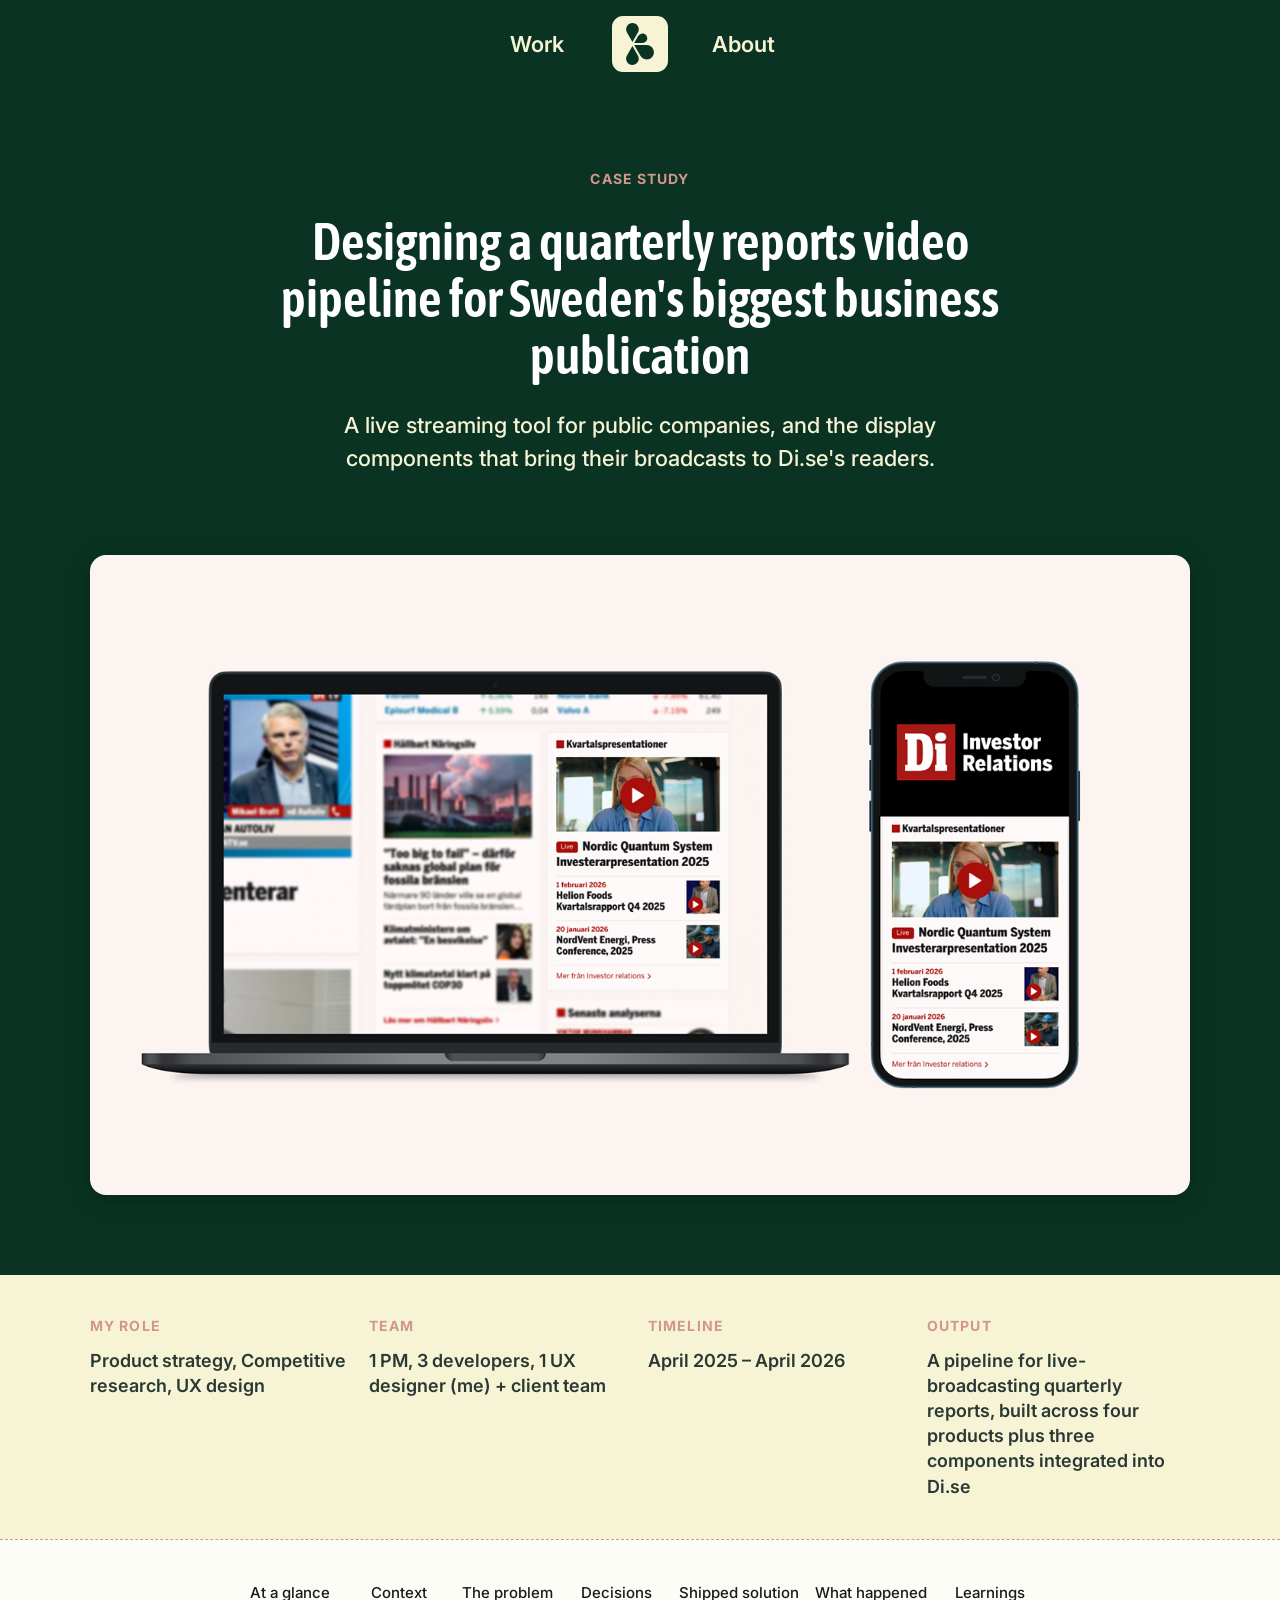
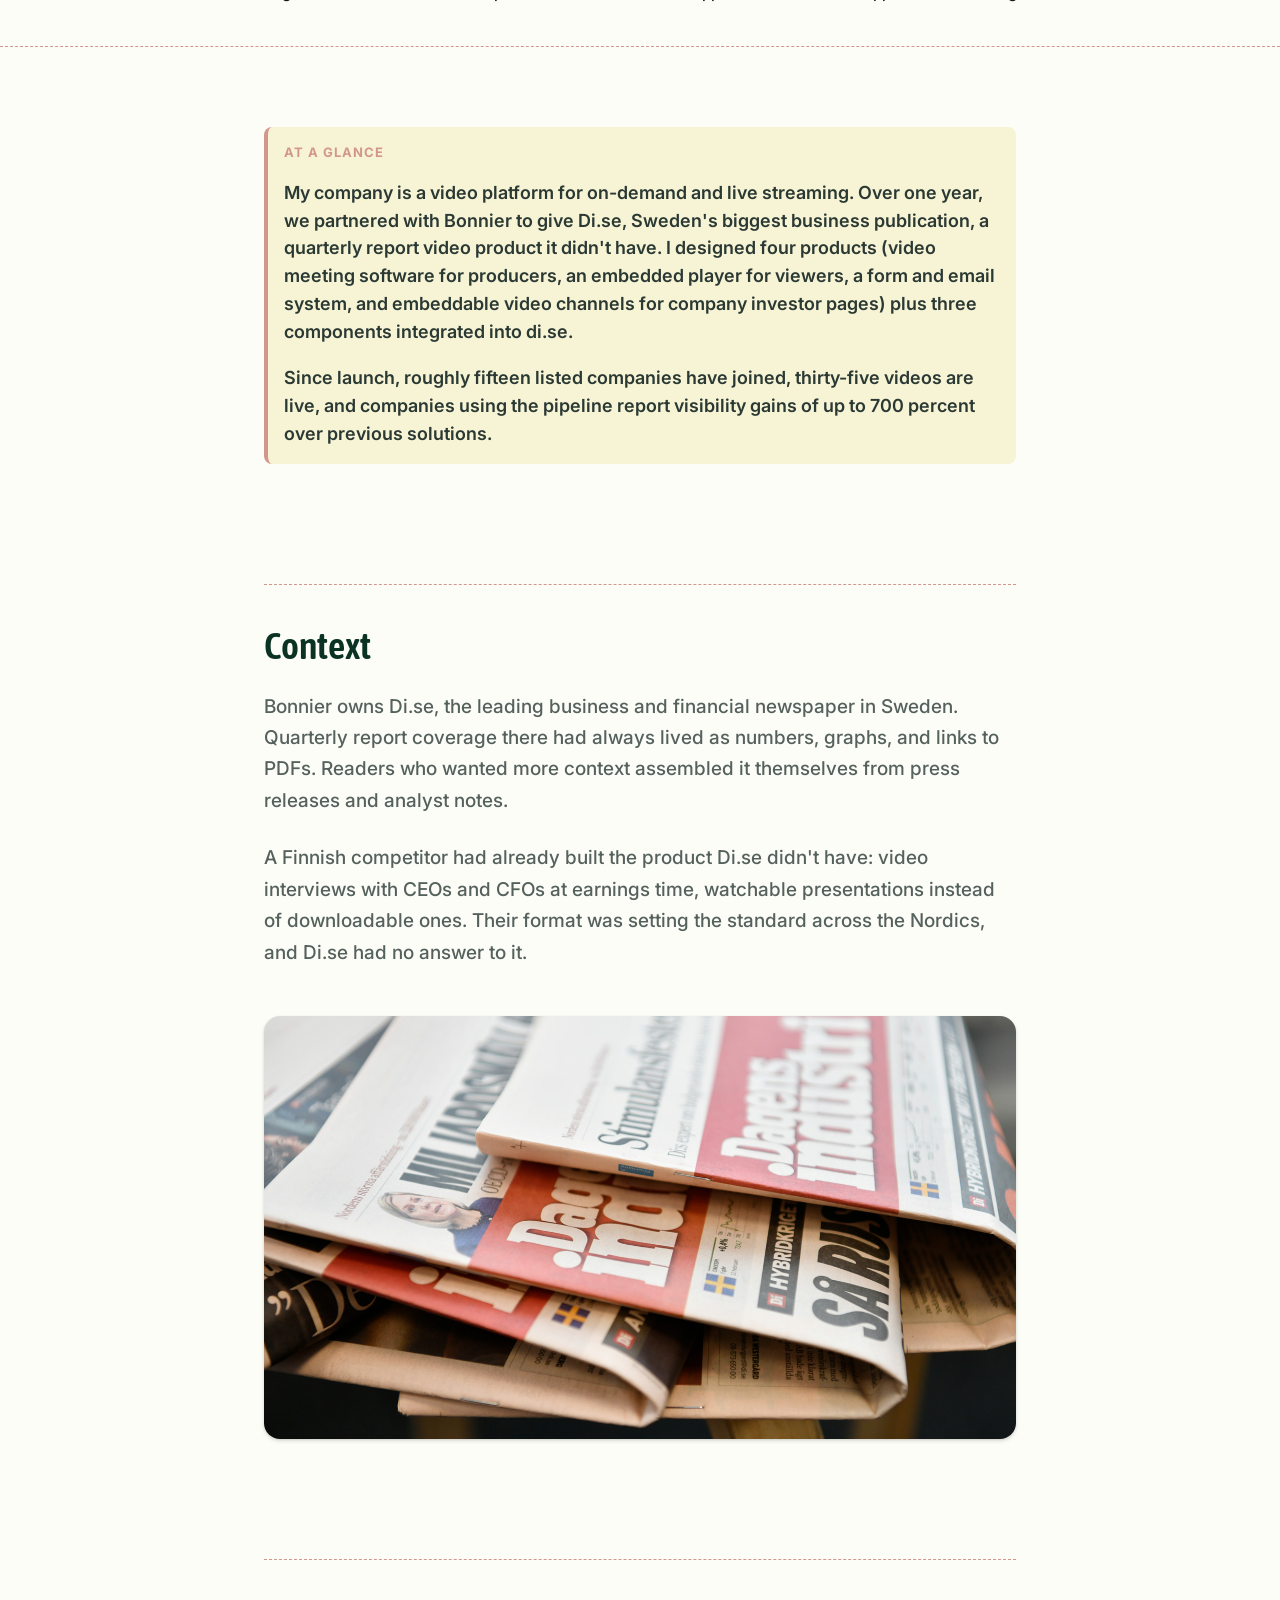
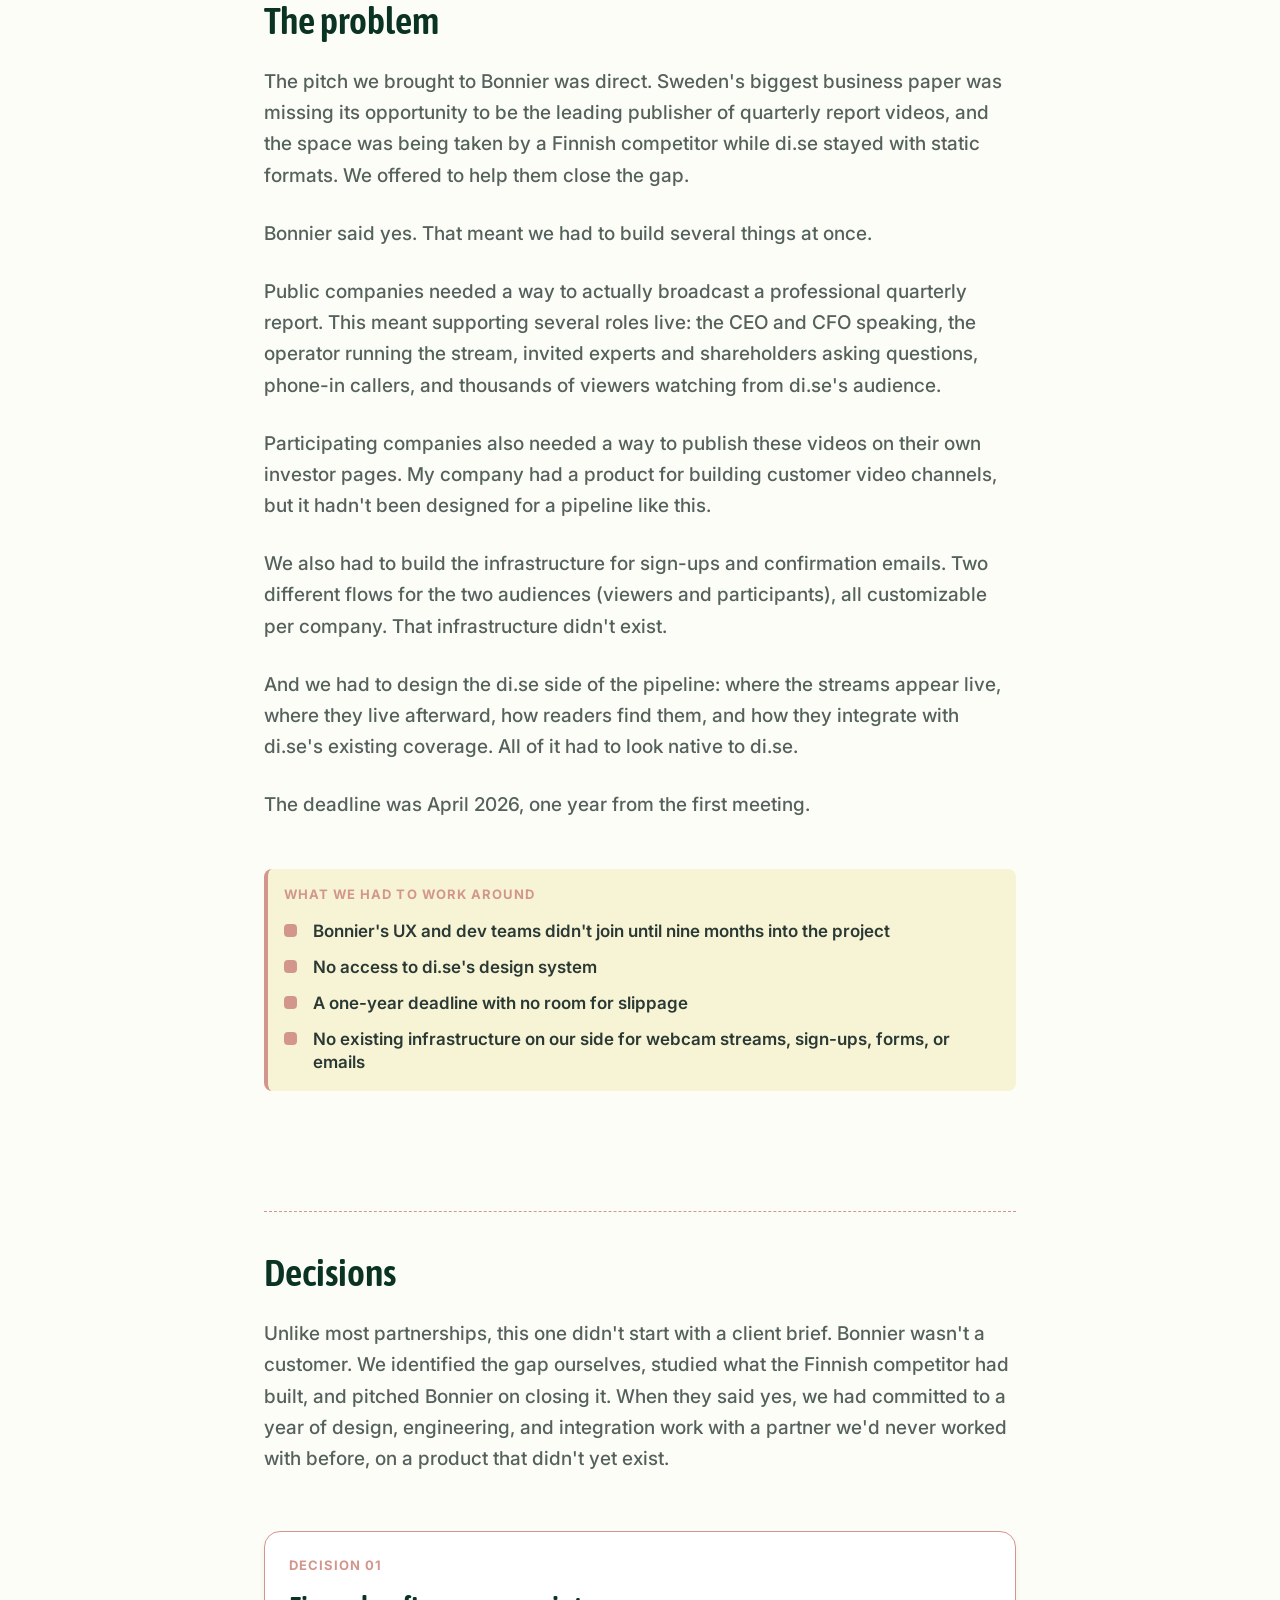
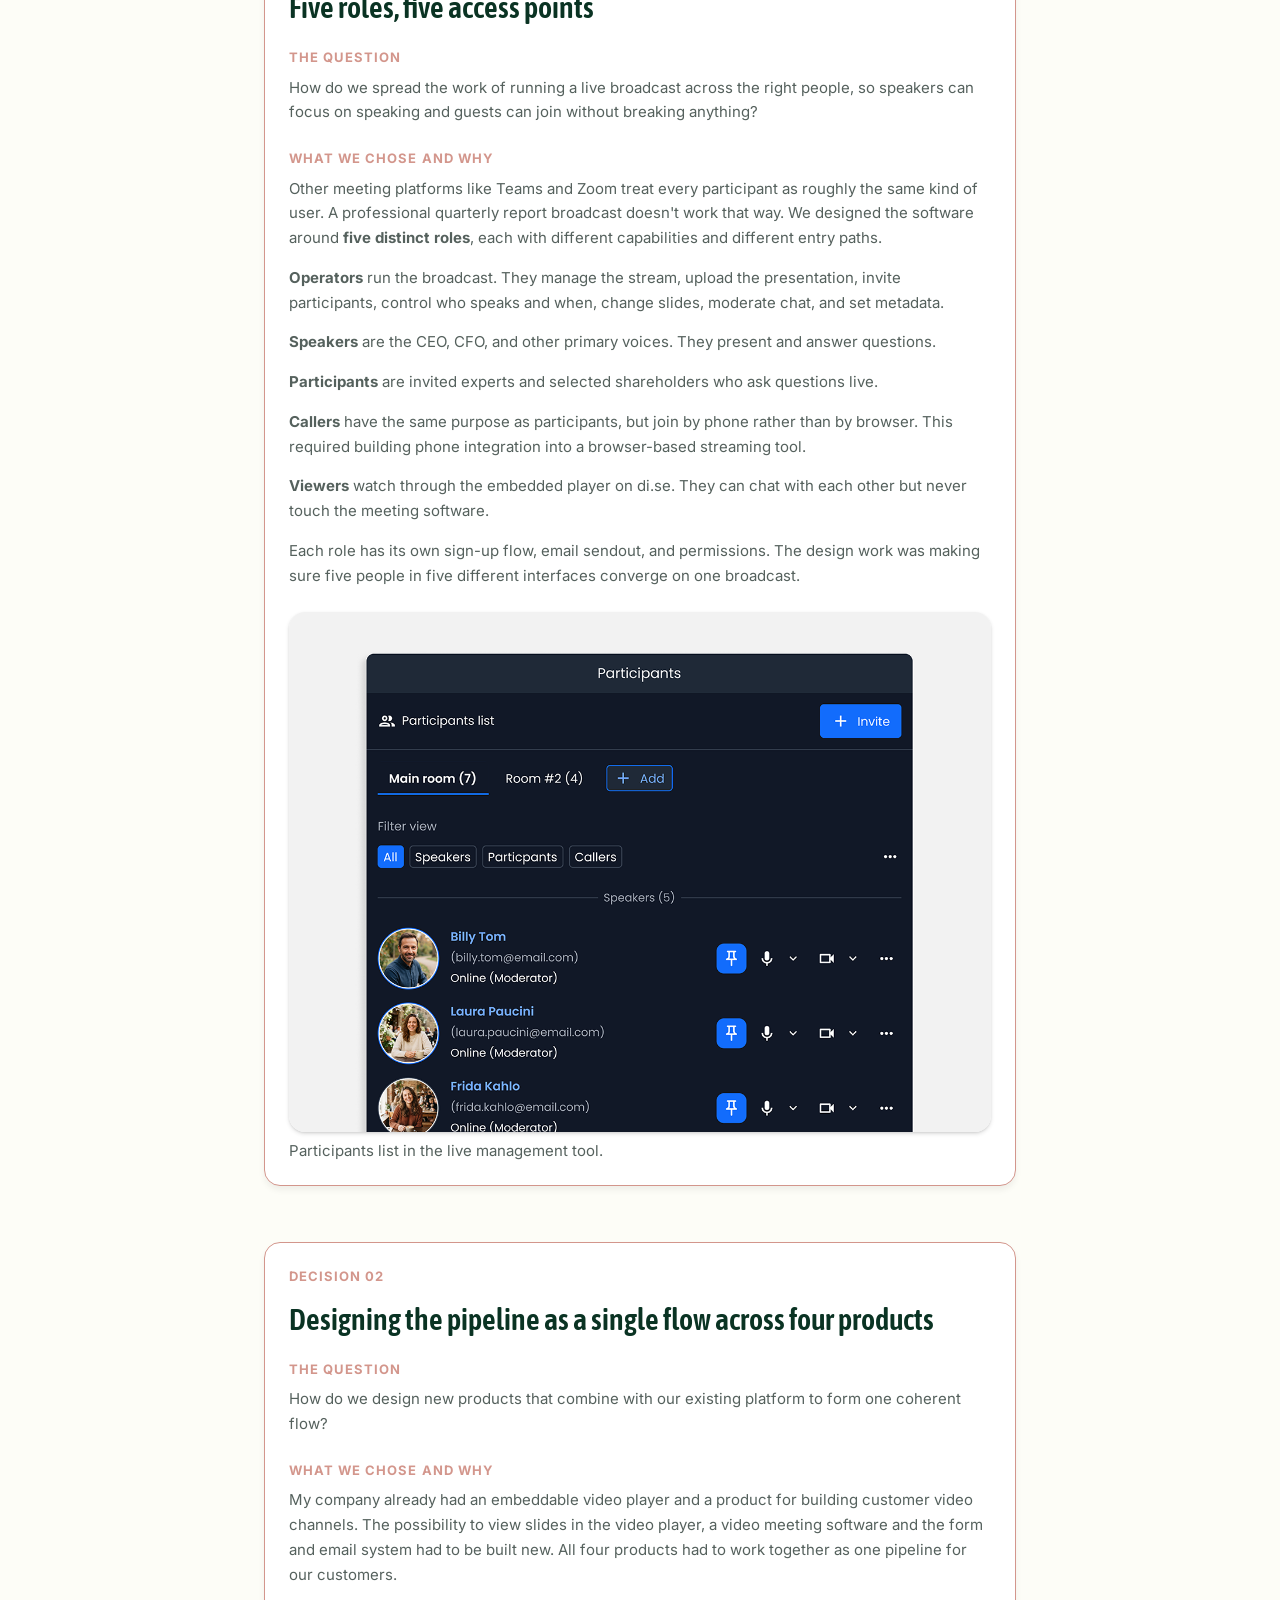
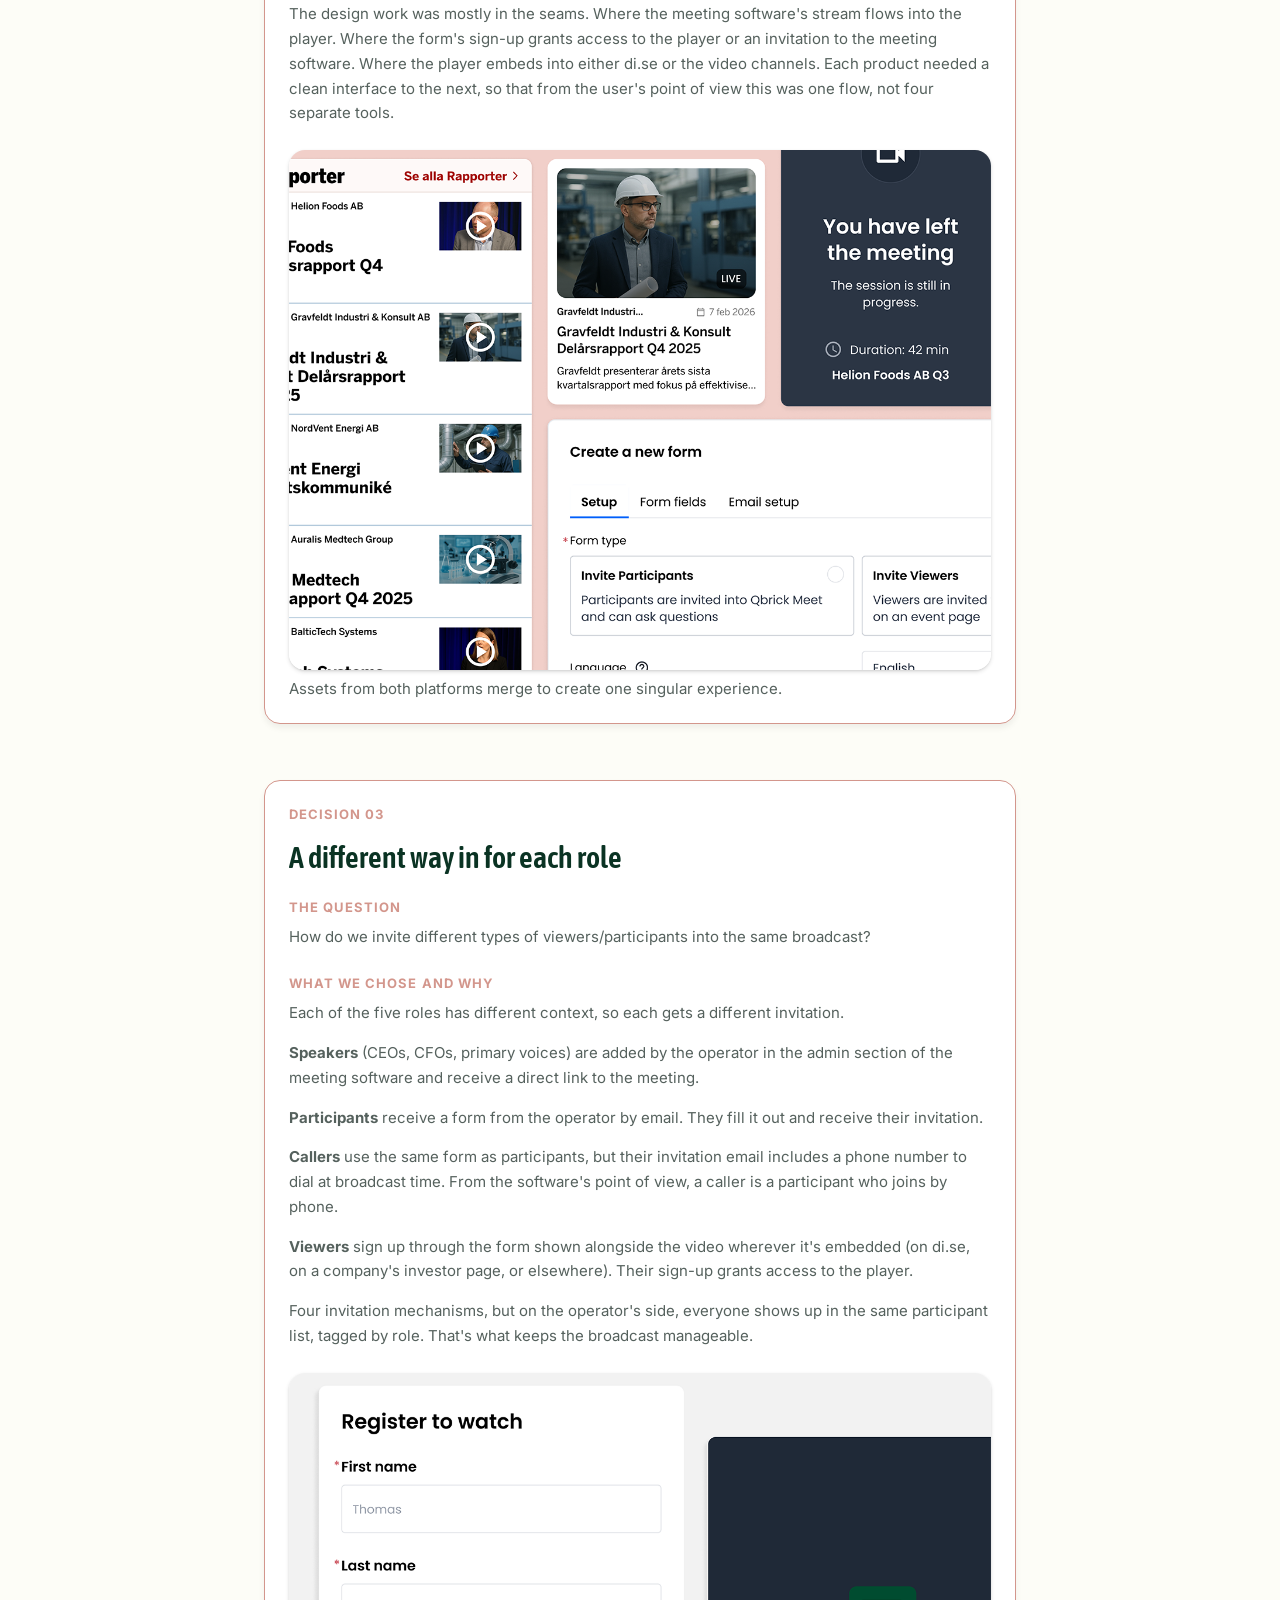
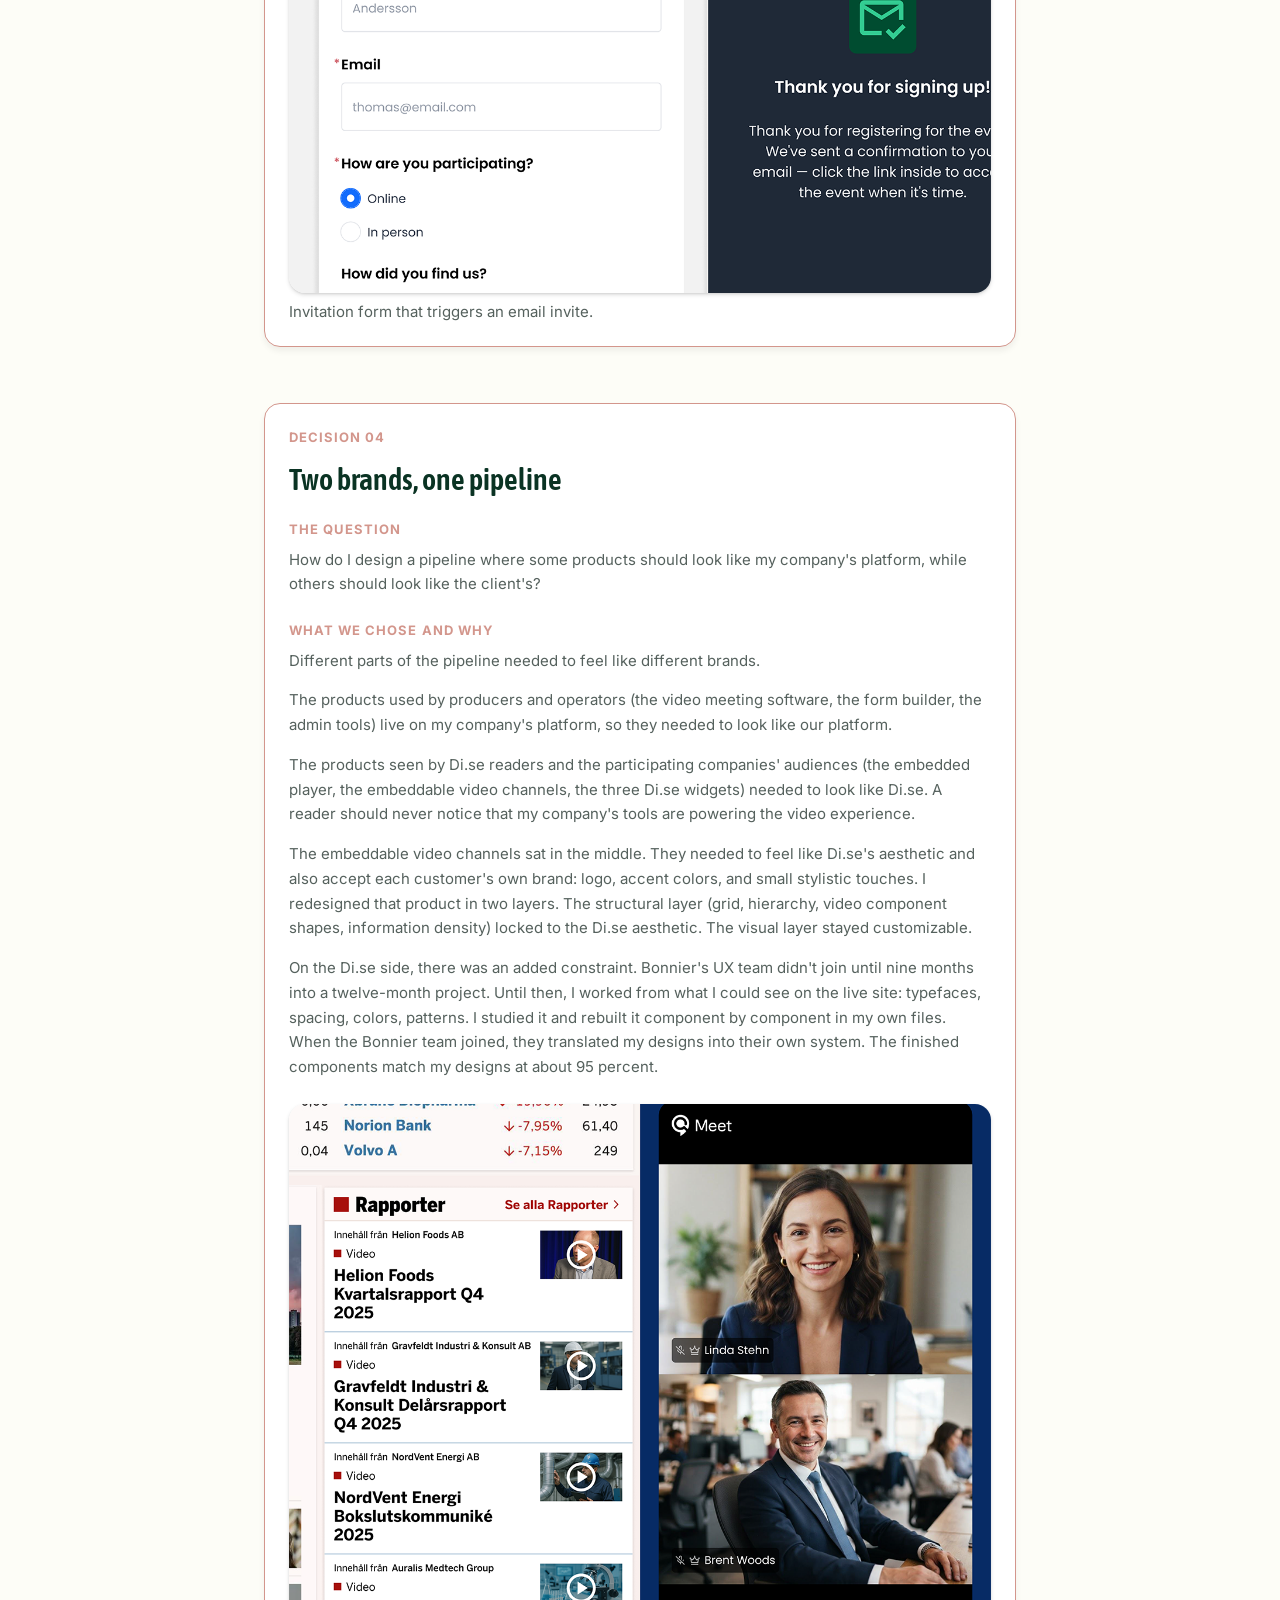
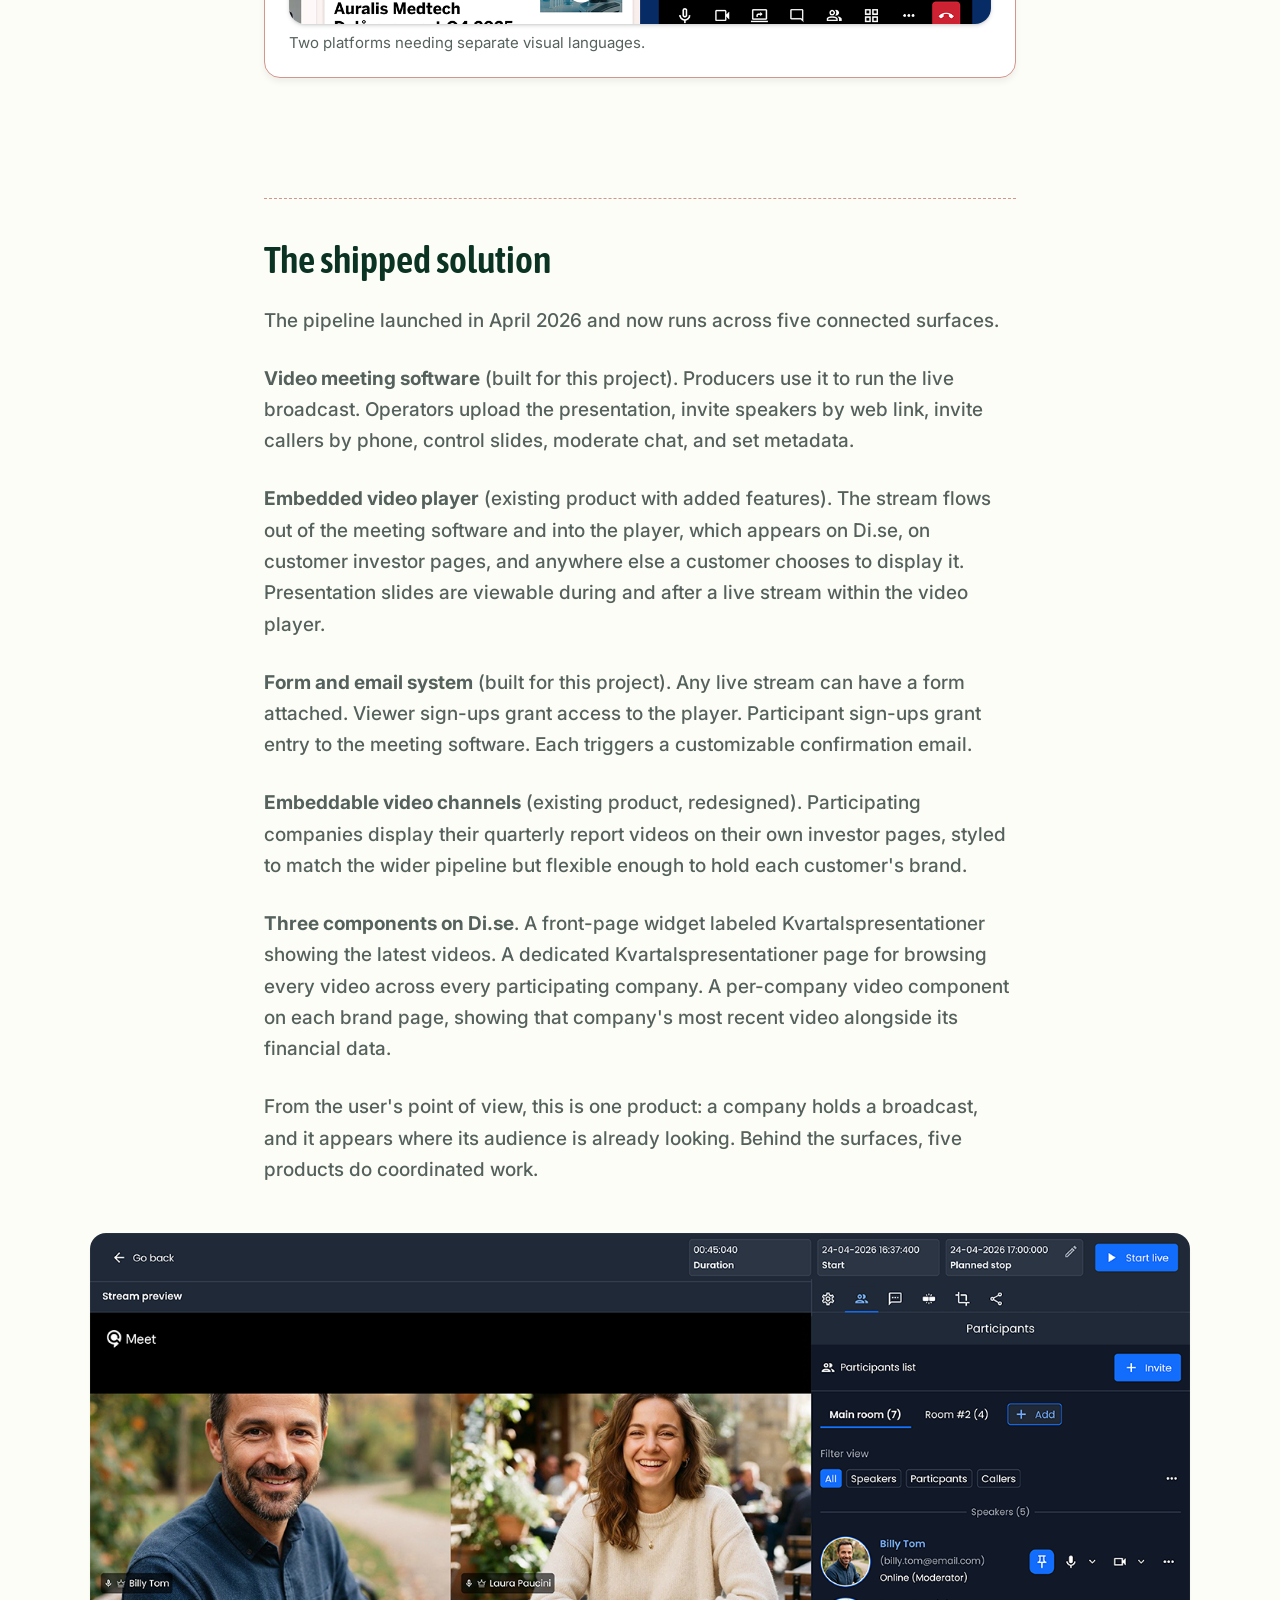
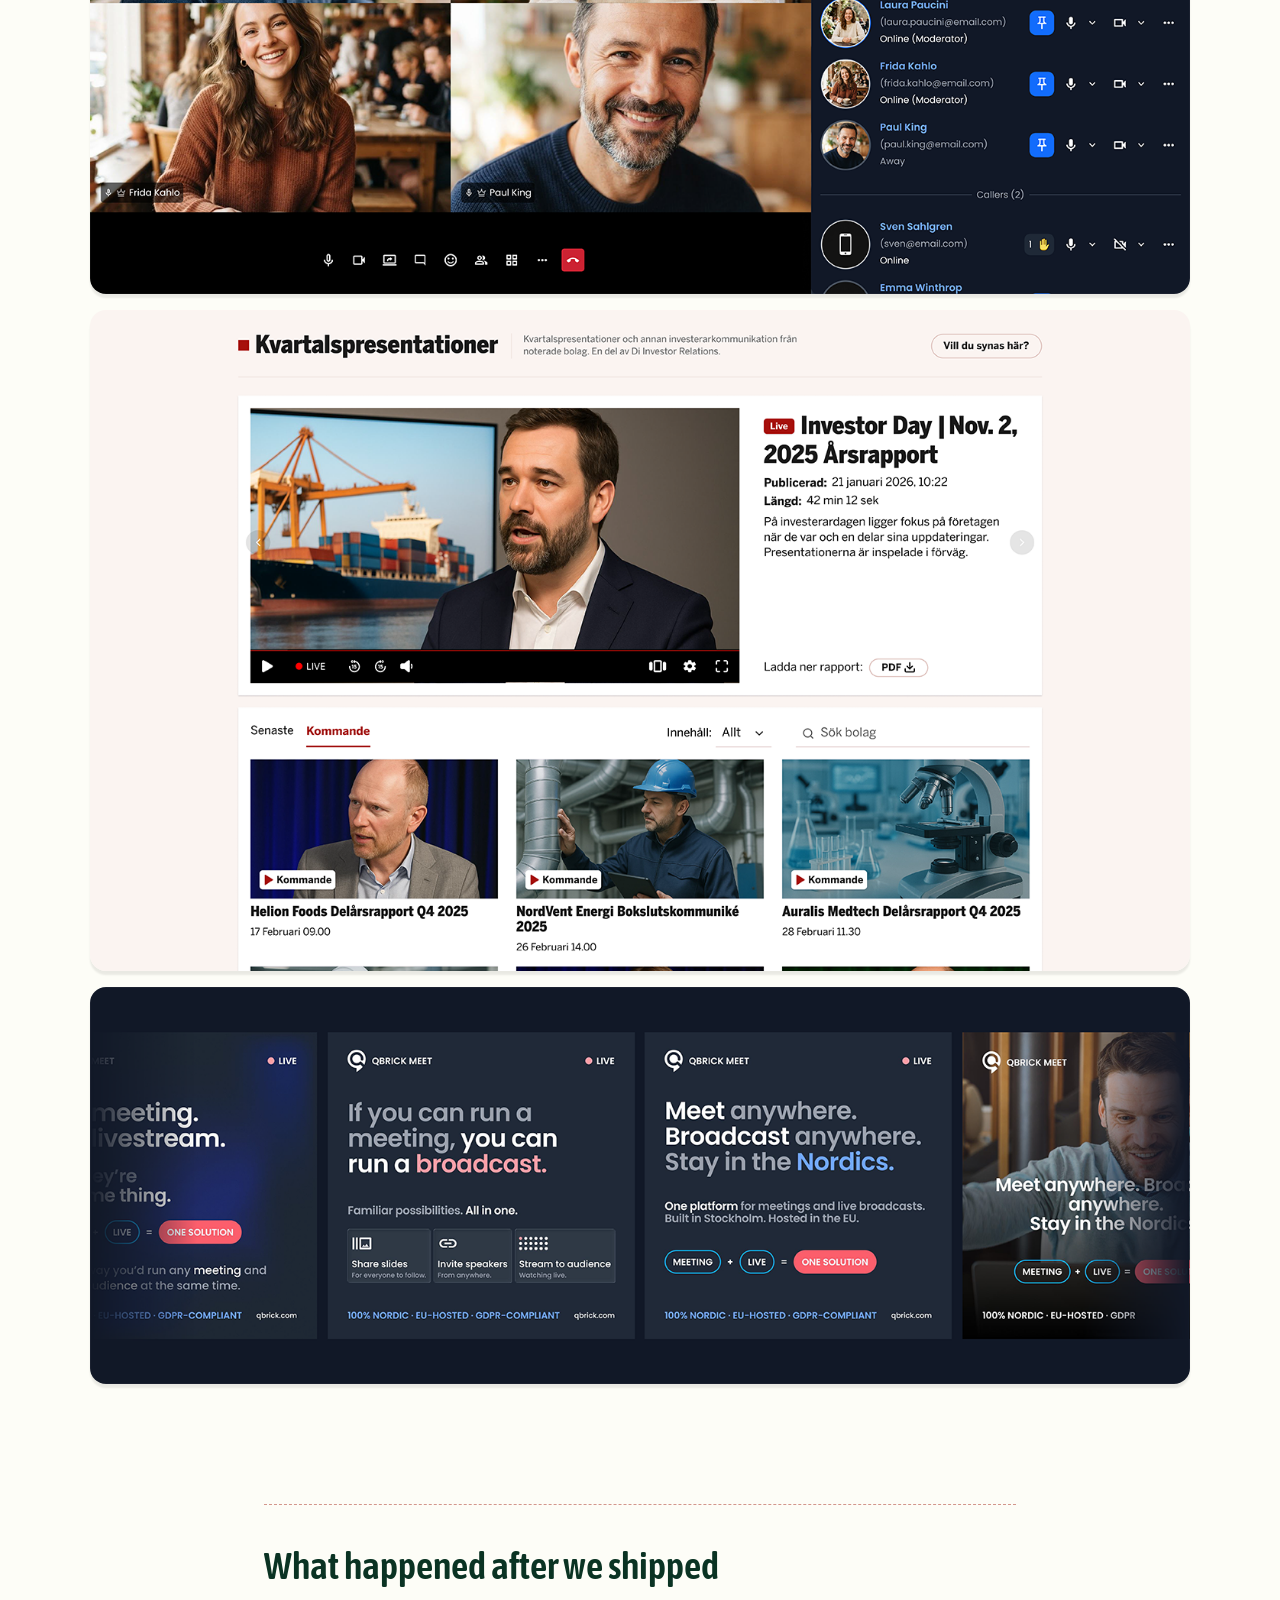
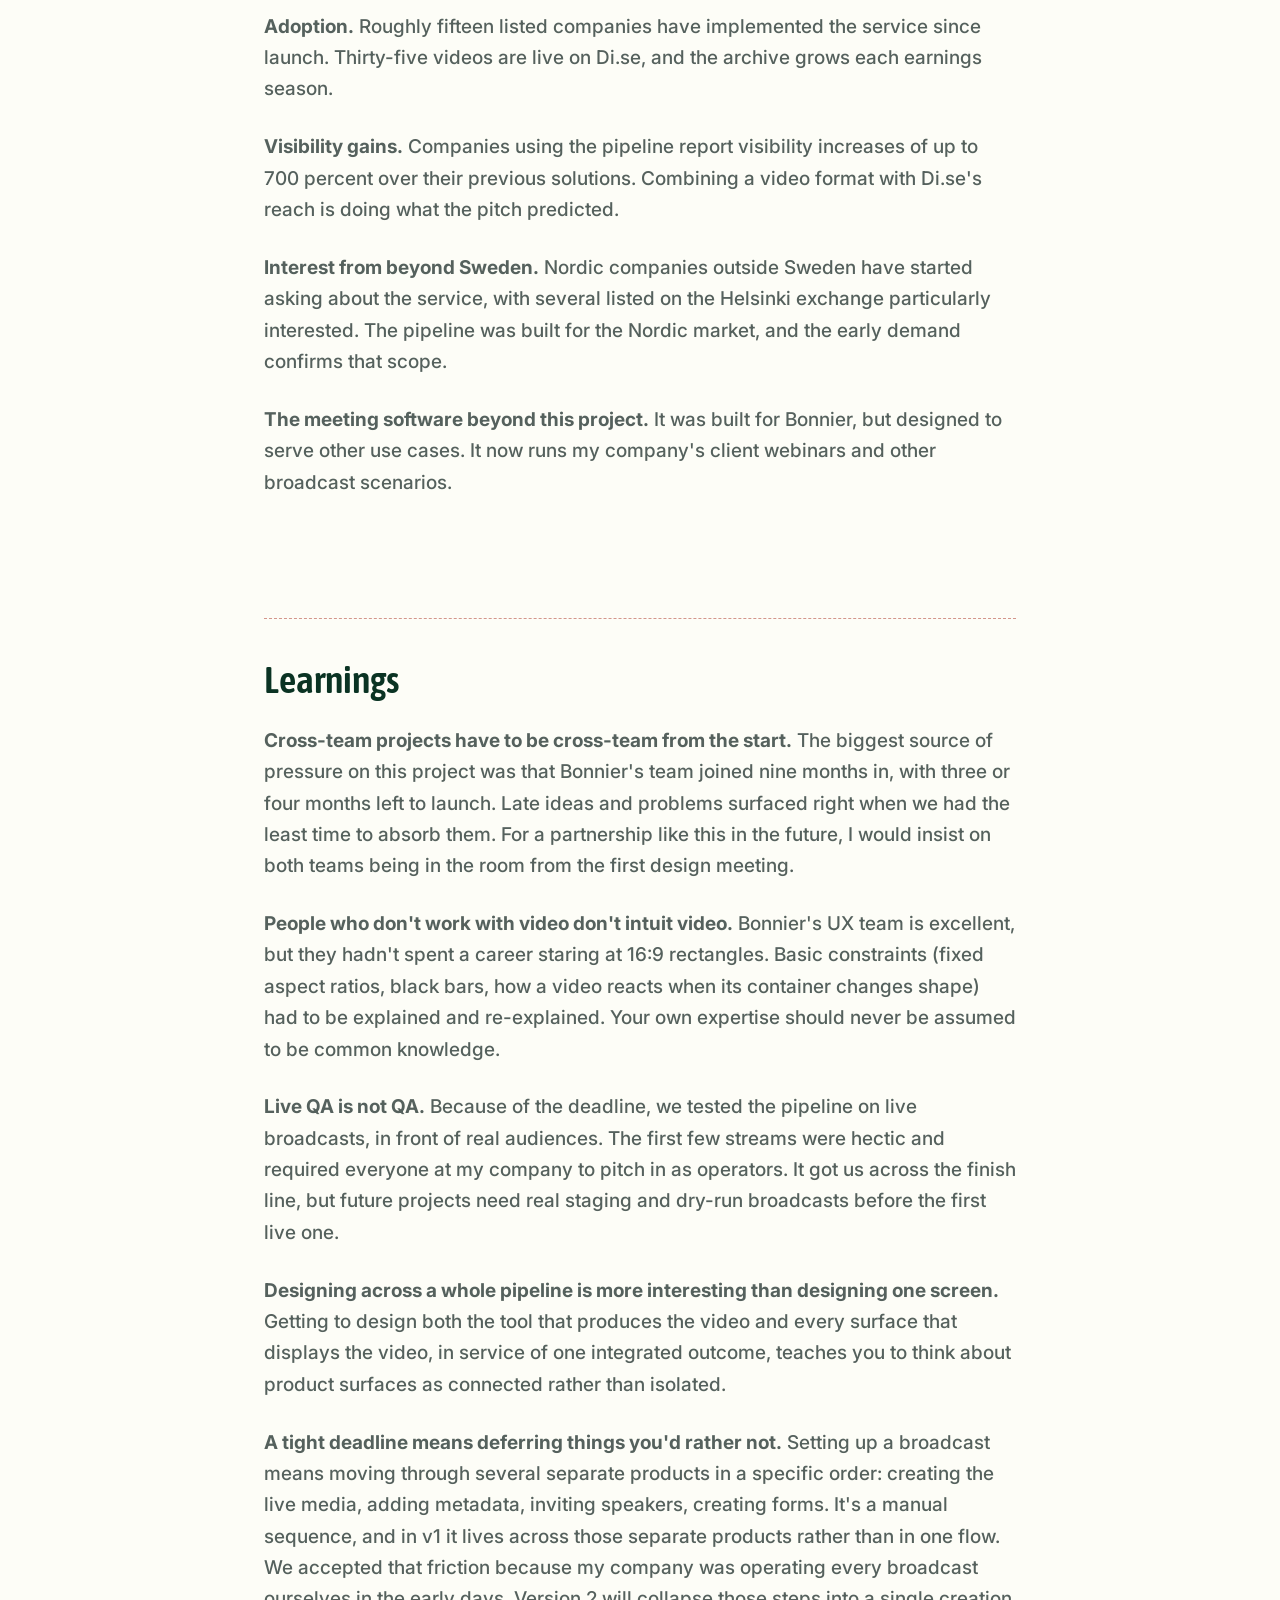
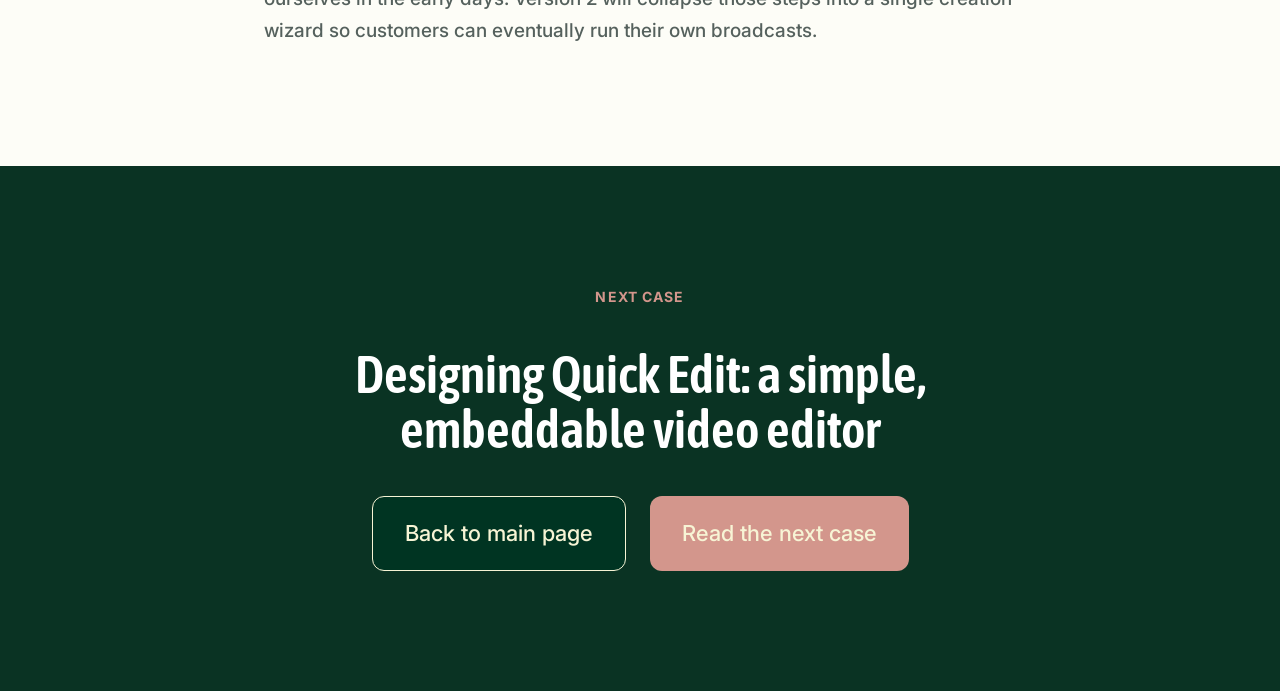
==== work/bonnier.html @ 3cde73a5 "Correction upload (20 aug 2026)" ====
<!DOCTYPE html>
<html lang="en">
<head>
  <meta charset="UTF-8">
  <meta name="viewport" content="width=device-width, initial-scale=1.0">
  <title>Bonnier / Di.se — Kaisa</title>
  <link rel="preconnect" href="https://fonts.googleapis.com">
  <link rel="preconnect" href="https://fonts.gstatic.com" crossorigin>
  <link href="https://fonts.googleapis.com/css2?family=Asap+Condensed:wght@600&family=Inter:ital,wght@0,400;0,500;0,600;0,700&display=swap" rel="stylesheet">
  <link rel="stylesheet" href="../style.css?v=12">
</head>
<body>

  <!-- NAV -->
  <nav class="case-nav">
    <a class="nav-link" href="../index.html#work">Work</a>
    <a class="nav-logo-wrap" href="../index.html" aria-label="Home">
      <img src="../Images/index images/Logo.svg" alt="K logo">
    </a>
    <a class="nav-link" href="../index.html#about">About</a>
  </nav>

  <!-- HERO -->
  <section class="case-hero">
    <div class="case-hero-inner">
      <div class="case-hero-text">
        <p class="case-label">Case Study</p>
        <h1 class="case-title">Designing a quarterly reports video pipeline for Sweden's biggest business publication</h1>
        <p class="case-subtitle">A live streaming tool for public companies, and the display components that bring their broadcasts to Di.se's readers.</p>
      </div>
      <div class="case-hero-img-wrap">
        <img class="case-hero-img" src="../Images/Bonnier images/Di_Investorrelations_thumb2.webp" alt="Bonnier Di.se quarterly reports pipeline">
      </div>
    </div>
  </section>

  <!-- METADATA BAR -->
  <div class="meta-bar">
    <div class="meta-bar-inner">
      <div class="meta-block">
        <p class="meta-label">My Role</p>
        <p class="meta-value">Product strategy, Competitive research, UX design</p>
      </div>
      <div class="meta-block">
        <p class="meta-label">Team</p>
        <p class="meta-value">1 PM, 3 developers, 1 UX designer (me) + client team</p>
      </div>
      <div class="meta-block">
        <p class="meta-label">Timeline</p>
        <p class="meta-value">April 2025 – April 2026</p>
      </div>
      <div class="meta-block">
        <p class="meta-label">Output</p>
        <p class="meta-value">A pipeline for live-broadcasting quarterly reports, built across four products plus three components integrated into Di.se</p>
      </div>
    </div>
  </div>

  <!-- TAB NAV -->
  <nav class="tab-nav">
    <div class="tab-group">
      <a href="#at-a-glance">At a glance</a>
      <a href="#context">Context</a>
      <a href="#the-problem">The problem</a>
      <a href="#decisions">Decisions</a>
      <a href="#solution">Shipped solution</a>
      <a href="#outcomes">What happened</a>
      <a href="#learnings">Learnings</a>
    </div>
  </nav>

  <!-- MAIN CONTENT -->
  <main class="case-main">

    <!-- AT A GLANCE -->
    <section class="case-section" id="at-a-glance">
      <div class="callout-box">
        <p class="callout-label">At a Glance</p>
        <div class="callout-text">
          <p>My company is a video platform for on-demand and live streaming. Over one year, we partnered with Bonnier to give Di.se, Sweden's biggest business publication, a quarterly report video product it didn't have. I designed four products (video meeting software for producers, an embedded player for viewers, a form and email system, and embeddable video channels for company investor pages) plus three components integrated into di.se.</p>
          <p>Since launch, roughly fifteen listed companies have joined, thirty-five videos are live, and companies using the pipeline report visibility gains of up to 700 percent over previous solutions.</p>
        </div>
      </div>
    </section>

    <!-- CONTEXT -->
    <section class="case-section" id="context">
      <hr class="section-divider">
      <h2 class="case-h2">Context</h2>
      <div class="case-body">
        <p>Bonnier owns Di.se, the leading business and financial newspaper in Sweden. Quarterly report coverage there had always lived as numbers, graphs, and links to PDFs. Readers who wanted more context assembled it themselves from press releases and analyst notes.</p>
        <p>A Finnish competitor had already built the product Di.se didn't have: video interviews with CEOs and CFOs at earnings time, watchable presentations instead of downloadable ones. Their format was setting the standard across the Nordics, and Di.se had no answer to it.</p>
      </div>
      <div class="case-image-block">
        <img class="case-img" src="../Images/Bonnier images/di-tidning.webp" alt="Di.se newspaper">
      </div>
    </section>

    <!-- THE PROBLEM -->
    <section class="case-section" id="the-problem">
      <hr class="section-divider">
      <h2 class="case-h2">The problem</h2>
      <div class="case-body">
        <p>The pitch we brought to Bonnier was direct. Sweden's biggest business paper was missing its opportunity to be the leading publisher of quarterly report videos, and the space was being taken by a Finnish competitor while di.se stayed with static formats. We offered to help them close the gap.</p>
        <p>Bonnier said yes. That meant we had to build several things at once.</p>
        <p>Public companies needed a way to actually broadcast a professional quarterly report. This meant supporting several roles live: the CEO and CFO speaking, the operator running the stream, invited experts and shareholders asking questions, phone-in callers, and thousands of viewers watching from di.se's audience.</p>
        <p>Participating companies also needed a way to publish these videos on their own investor pages. My company had a product for building customer video channels, but it hadn't been designed for a pipeline like this.</p>
        <p>We also had to build the infrastructure for sign-ups and confirmation emails. Two different flows for the two audiences (viewers and participants), all customizable per company. That infrastructure didn't exist.</p>
        <p>And we had to design the di.se side of the pipeline: where the streams appear live, where they live afterward, how readers find them, and how they integrate with di.se's existing coverage. All of it had to look native to di.se.</p>
        <p>The deadline was April 2026, one year from the first meeting.</p>
      </div>
      <div class="callout-box" style="margin-top: 48px;">
        <p class="callout-label">What We Had to Work Around</p>
        <ul class="bullet-list">
          <li><span>Bonnier's UX and dev teams didn't join until nine months into the project</span></li>
          <li><span>No access to di.se's design system</span></li>
          <li><span>A one-year deadline with no room for slippage</span></li>
          <li><span>No existing infrastructure on our side for webcam streams, sign-ups, forms, or emails</span></li>
        </ul>
      </div>
    </section>

    <!-- DECISIONS -->
    <section class="case-section" id="decisions">
      <hr class="section-divider">
      <h2 class="case-h2">Decisions</h2>
      <div class="case-body decisions-intro">
        <p>Unlike most partnerships, this one didn't start with a client brief. Bonnier wasn't a customer. We identified the gap ourselves, studied what the Finnish competitor had built, and pitched Bonnier on closing it. When they said yes, we had committed to a year of design, engineering, and integration work with a partner we'd never worked with before, on a product that didn't yet exist.</p>
      </div>

      <div class="decision-blocks">

        <div class="decision-block">
          <p class="decision-num">Decision 01</p>
          <h3 class="decision-title">Five roles, five access points</h3>
          <div>
            <p class="decision-q-label">The Question</p>
            <p class="decision-text">How do we spread the work of running a live broadcast across the right people, so speakers can focus on speaking and guests can join without breaking anything?</p>
          </div>
          <div>
            <p class="decision-a-label">What We Chose and Why</p>
            <div class="decision-text">
              <p>Other meeting platforms like Teams and Zoom treat every participant as roughly the same kind of user. A professional quarterly report broadcast doesn't work that way. We designed the software around <strong>five distinct roles</strong>, each with different capabilities and different entry paths.</p>
              <p><strong>Operators</strong> run the broadcast. They manage the stream, upload the presentation, invite participants, control who speaks and when, change slides, moderate chat, and set metadata.</p>
              <p><strong>Speakers</strong> are the CEO, CFO, and other primary voices. They present and answer questions.</p>
              <p><strong>Participants</strong> are invited experts and selected shareholders who ask questions live.</p>
              <p><strong>Callers</strong> have the same purpose as participants, but join by phone rather than by browser. This required building phone integration into a browser-based streaming tool.</p>
              <p><strong>Viewers</strong> watch through the embedded player on di.se. They can chat with each other but never touch the meeting software.</p>
              <p>Each role has its own sign-up flow, email sendout, and permissions. The design work was making sure five people in five different interfaces converge on one broadcast.</p>
            </div>
          </div>
          <div class="decision-img-wrap">
            <img class="decision-img" src="../Images/Bonnier images/Roles.webp" alt="Participants list in the live management tool">
            <p class="case-caption">Participants list in the live management tool.</p>
          </div>
        </div>

        <div class="decision-block">
          <p class="decision-num">Decision 02</p>
          <h3 class="decision-title">Designing the pipeline as a single flow across four products</h3>
          <div>
            <p class="decision-q-label">The Question</p>
            <p class="decision-text">How do we design new products that combine with our existing platform to form one coherent flow?</p>
          </div>
          <div>
            <p class="decision-a-label">What We Chose and Why</p>
            <div class="decision-text">
              <p>My company already had an embeddable video player and a product for building customer video channels. The possibility to view slides in the video player, a video meeting software and the form and email system had to be built new. All four products had to work together as one pipeline for our customers.</p>
              <p>The design work was mostly in the seams. Where the meeting software's stream flows into the player. Where the form's sign-up grants access to the player or an invitation to the meeting software. Where the player embeds into either di.se or the video channels. Each product needed a clean interface to the next, so that from the user's point of view this was one flow, not four separate tools.</p>
            </div>
          </div>
          <div class="decision-img-wrap">
            <img class="decision-img" src="../Images/Bonnier images/All different flows.webp" alt="Assets from both platforms merge to create one singular experience">
            <p class="case-caption">Assets from both platforms merge to create one singular experience.</p>
          </div>
        </div>

        <div class="decision-block">
          <p class="decision-num">Decision 03</p>
          <h3 class="decision-title">A different way in for each role</h3>
          <div>
            <p class="decision-q-label">The Question</p>
            <p class="decision-text">How do we invite different types of viewers/participants into the same broadcast?</p>
          </div>
          <div>
            <p class="decision-a-label">What We Chose and Why</p>
            <div class="decision-text">
              <p>Each of the five roles has different context, so each gets a different invitation.</p>
              <p><strong>Speakers</strong> (CEOs, CFOs, primary voices) are added by the operator in the admin section of the meeting software and receive a direct link to the meeting.</p>
              <p><strong>Participants</strong> receive a form from the operator by email. They fill it out and receive their invitation.</p>
              <p><strong>Callers</strong> use the same form as participants, but their invitation email includes a phone number to dial at broadcast time. From the software's point of view, a caller is a participant who joins by phone.</p>
              <p><strong>Viewers</strong> sign up through the form shown alongside the video wherever it's embedded (on di.se, on a company's investor page, or elsewhere). Their sign-up grants access to the player.</p>
              <p>Four invitation mechanisms, but on the operator's side, everyone shows up in the same participant list, tagged by role. That's what keeps the broadcast manageable.</p>
            </div>
          </div>
          <div class="decision-img-wrap">
            <img class="decision-img" src="../Images/Bonnier images/Forms.webp" alt="Invitation form that triggers an email invite">
            <p class="case-caption">Invitation form that triggers an email invite.</p>
          </div>
        </div>

        <div class="decision-block">
          <p class="decision-num">Decision 04</p>
          <h3 class="decision-title">Two brands, one pipeline</h3>
          <div>
            <p class="decision-q-label">The Question</p>
            <p class="decision-text">How do I design a pipeline where some products should look like my company's platform, while others should look like the client's?</p>
          </div>
          <div>
            <p class="decision-a-label">What We Chose and Why</p>
            <div class="decision-text">
              <p>Different parts of the pipeline needed to feel like different brands.</p>
              <p>The products used by producers and operators (the video meeting software, the form builder, the admin tools) live on my company's platform, so they needed to look like our platform.</p>
              <p>The products seen by Di.se readers and the participating companies' audiences (the embedded player, the embeddable video channels, the three Di.se widgets) needed to look like Di.se. A reader should never notice that my company's tools are powering the video experience.</p>
              <p>The embeddable video channels sat in the middle. They needed to feel like Di.se's aesthetic and also accept each customer's own brand: logo, accent colors, and small stylistic touches. I redesigned that product in two layers. The structural layer (grid, hierarchy, video component shapes, information density) locked to the Di.se aesthetic. The visual layer stayed customizable.</p>
              <p>On the Di.se side, there was an added constraint. Bonnier's UX team didn't join until nine months into a twelve-month project. Until then, I worked from what I could see on the live site: typefaces, spacing, colors, patterns. I studied it and rebuilt it component by component in my own files. When the Bonnier team joined, they translated my designs into their own system. The finished components match my designs at about 95 percent.</p>
            </div>
          </div>
          <div class="decision-img-wrap">
            <img class="decision-img" src="../Images/Bonnier images/DI.se vs Qbrick Meet.webp" alt="Two platforms needing separate visual languages">
            <p class="case-caption">Two platforms needing separate visual languages.</p>
          </div>
        </div>

      </div>
    </section>

    <!-- SOLUTION -->
    <section class="case-section" id="solution">
      <hr class="section-divider">
      <h2 class="case-h2">The shipped solution</h2>
      <div class="case-body">
        <p>The pipeline launched in April 2026 and now runs across five connected surfaces.</p>
        <p><strong>Video meeting software</strong> (built for this project). Producers use it to run the live broadcast. Operators upload the presentation, invite speakers by web link, invite callers by phone, control slides, moderate chat, and set metadata.</p>
        <p><strong>Embedded video player</strong> (existing product with added features). The stream flows out of the meeting software and into the player, which appears on Di.se, on customer investor pages, and anywhere else a customer chooses to display it. Presentation slides are viewable during and after a live stream within the video player.</p>
        <p><strong>Form and email system</strong> (built for this project). Any live stream can have a form attached. Viewer sign-ups grant access to the player. Participant sign-ups grant entry to the meeting software. Each triggers a customizable confirmation email.</p>
        <p><strong>Embeddable video channels</strong> (existing product, redesigned). Participating companies display their quarterly report videos on their own investor pages, styled to match the wider pipeline but flexible enough to hold each customer's brand.</p>
        <p><strong>Three components on Di.se</strong>. A front-page widget labeled Kvartalspresentationer showing the latest videos. A dedicated Kvartalspresentationer page for browsing every video across every participating company. A per-company video component on each brand page, showing that company's most recent video alongside its financial data.</p>
        <p>From the user's point of view, this is one product: a company holds a broadcast, and it appears where its audience is already looking. Behind the surfaces, five products do coordinated work.</p>
      </div>
      <div class="solution-imgs">
        <img class="solution-img" src="../Images/Bonnier images/Di_results1.webp" alt="Bonnier Di.se shipped solution">
        <img class="solution-img" src="../Images/Bonnier images/Di_results_2.webp" alt="Bonnier Di.se shipped solution">
        <img class="solution-img" src="../Images/Bonnier images/Di_results3.webp" alt="Bonnier Di.se shipped solution">
      </div>
    </section>

    <!-- OUTCOMES -->
    <section class="case-section" id="outcomes">
      <hr class="section-divider">
      <h2 class="case-h2">What happened after we shipped</h2>
      <div class="case-body">
        <p><strong>Adoption.</strong> Roughly fifteen listed companies have implemented the service since launch. Thirty-five videos are live on Di.se, and the archive grows each earnings season.</p>
        <p><strong>Visibility gains.</strong> Companies using the pipeline report visibility increases of up to 700 percent over their previous solutions. Combining a video format with Di.se's reach is doing what the pitch predicted.</p>
        <p><strong>Interest from beyond Sweden.</strong> Nordic companies outside Sweden have started asking about the service, with several listed on the Helsinki exchange particularly interested. The pipeline was built for the Nordic market, and the early demand confirms that scope.</p>
        <p><strong>The meeting software beyond this project.</strong> It was built for Bonnier, but designed to serve other use cases. It now runs my company's client webinars and other broadcast scenarios.</p>
      </div>
    </section>

    <!-- LEARNINGS -->
    <section class="case-section" id="learnings">
      <hr class="section-divider">
      <h2 class="case-h2">Learnings</h2>
      <div class="case-body">
        <p><strong>Cross-team projects have to be cross-team from the start.</strong> The biggest source of pressure on this project was that Bonnier's team joined nine months in, with three or four months left to launch. Late ideas and problems surfaced right when we had the least time to absorb them. For a partnership like this in the future, I would insist on both teams being in the room from the first design meeting.</p>
        <p><strong>People who don't work with video don't intuit video.</strong> Bonnier's UX team is excellent, but they hadn't spent a career staring at 16:9 rectangles. Basic constraints (fixed aspect ratios, black bars, how a video reacts when its container changes shape) had to be explained and re-explained. Your own expertise should never be assumed to be common knowledge.</p>
        <p><strong>Live QA is not QA.</strong> Because of the deadline, we tested the pipeline on live broadcasts, in front of real audiences. The first few streams were hectic and required everyone at my company to pitch in as operators. It got us across the finish line, but future projects need real staging and dry-run broadcasts before the first live one.</p>
        <p><strong>Designing across a whole pipeline is more interesting than designing one screen.</strong> Getting to design both the tool that produces the video and every surface that displays the video, in service of one integrated outcome, teaches you to think about product surfaces as connected rather than isolated.</p>
        <p><strong>A tight deadline means deferring things you'd rather not.</strong> Setting up a broadcast means moving through several separate products in a specific order: creating the live media, adding metadata, inviting speakers, creating forms. It's a manual sequence, and in v1 it lives across those separate products rather than in one flow. We accepted that friction because my company was operating every broadcast ourselves in the early days. Version 2 will collapse those steps into a single creation wizard so customers can eventually run their own broadcasts.</p>
      </div>
    </section>

  </main>

  <!-- CASE FOOTER -->
  <footer class="case-footer">
    <div class="case-footer-inner">
      <p class="case-footer-label">Next Case</p>
      <h2 class="case-footer-title">Designing Quick Edit: a simple, embeddable video editor</h2>
      <div class="case-footer-buttons">
        <a class="btn btn-outline" href="../index.html">Back to main page</a>
        <a class="btn" href="quick-edit.html">Read the next case</a>
      </div>
    </div>
  </footer>

</body>
</html>
---- style.css ----
/* ============================================================
   BASE
   ============================================================ */

*, *::before, *::after {
  box-sizing: border-box;
  margin: 0;
  padding: 0;
}

:root {
  --bg:            #fdfdf7;
  --dark-green:    #0a3323;
  --heading:       #2b3934;
  --body:          #55615d;
  --cream:         #f7f4d5;
  --salmon:        #d3968c;
  --tag-bg:        rgba(131, 153, 88, 0.2);
  --tag-border:    #839958;
  --tag-text:      #c6e28f;
  --white:         #ffffff;
  --content-width: 800px;
}

html {
  scroll-behavior: smooth;
}

body {
  background-color: var(--bg);
  font-family: 'Inter', sans-serif;
  color: var(--body);
  font-size: 16px;
  line-height: 1.5;
}

img {
  display: block;
  max-width: 100%;
}

a {
  text-decoration: none;
  color: inherit;
}

/* ============================================================
   NAVIGATION
   ============================================================ */

.main-nav {
  position: absolute;
  top: 0;
  left: 0;
  right: 0;
  z-index: 20;
  display: flex;
  align-items: center;
  justify-content: center;
  padding: 16px 24px;
}

.nav-link {
  width: 150px;
  display: flex;
  align-items: center;
  justify-content: center;
  padding: 10px;
  color: var(--cream);
  font-family: 'Inter', sans-serif;
  font-weight: 600;
  font-size: 22px;
  text-align: center;
  transition: opacity 0.2s;
}

.nav-link:hover {
  opacity: 0.75;
}

.nav-logo-wrap {
  display: flex;
  align-items: center;
  justify-content: center;
  width: 56px;
  height: 56px;
  transform: scaleY(-1);
}

.nav-logo-wrap img {
  width: 56px;
  height: 56px;
}

/* ============================================================
   HERO
   ============================================================ */

/* Hero outer: positions hands above both hero + tags */
.hero-outer {
  position: relative;
  overflow-x: clip;   /* clips left-hand horizontal overflow without coercing overflow-y to auto */
}

.hero {
  background-color: var(--dark-green);
  min-height: 48.33vw;  /* 696/1440 — scales with viewport so hand positions stay in sync */
  position: relative;
  display: flex;
  flex-direction: column;
  align-items: center;
  justify-content: center;
}

@keyframes hand-left-in {
  from { opacity: 0; transform: translateX(-60px); }
  to   { opacity: 1; transform: translateX(0); }
}

@keyframes hand-right-in {
  from { opacity: 0; transform: translateX(60px); }
  to   { opacity: 1; transform: translateX(0); }
}

.hand-left-wrap {
  position: absolute;
  left: 0;
  top: 6.53vw;    /* 94/1440 */
  width: 32.4%;   /* 466/1440 */
  pointer-events: none;
  user-select: none;
  z-index: 5;
  animation: hand-left-in 0.9s cubic-bezier(0.22, 1, 0.36, 1) both;
}

.hand-left-wrap img {
  display: block;
  width: 100%;
  height: auto;
}

.hand-right-wrap {
  position: absolute;
  right: 0;
  top: 43.96vw;   /* 633/1440 — Figma's 721px minus 88px nav that our layout absorbs into hero */
  width: 48.8%;   /* 703/1440 */
  pointer-events: none;
  user-select: none;
  z-index: 5;
  animation: hand-right-in 0.9s cubic-bezier(0.22, 1, 0.36, 1) 0.15s both;
}

.hand-right-wrap img {
  display: block;
  width: 100%;
  height: auto;
}

.hero-content {
  position: relative;
  z-index: 5;
  text-align: center;
  max-width: 640px;
  padding: 120px 24px 80px;
}

.talk-bubble {
  position: absolute;
  top: 200px;
  right: calc(50% - 520px);
  width: 160px;
  pointer-events: none;
  user-select: none;
  z-index: 6;
}

.hero-content h1 {
  font-family: 'Asap Condensed', sans-serif;
  font-weight: 600;
  font-size: 80px;
  color: var(--white);
  line-height: 1;
  margin-bottom: 24px;
}

.hero-content p {
  font-family: 'Inter', sans-serif;
  font-weight: 500;
  font-size: 22px;
  color: var(--cream);
  max-width: 580px;
  margin: 0 auto;
  line-height: 1.5;
}

/* ============================================================
   TAGS BAR
   ============================================================ */

.tags-bar {
  background-color: var(--dark-green);
  display: flex;
  align-items: center;
  gap: 20px;
  padding: 24px;
  flex-wrap: wrap;
}

.tag {
  display: flex;
  align-items: center;
  gap: 8px;
  background: var(--tag-bg);
  border: 1px solid var(--tag-border);
  border-radius: 8px;
  padding: 8px 12px;
  font-family: 'Inter', sans-serif;
  font-weight: 600;
  font-size: 15px;
  color: var(--tag-text);
  white-space: nowrap;
}

.tag::before {
  content: '#';
  font-size: 13px;
  color: var(--tag-text);
  opacity: 0.8;
}

/* ============================================================
   SHARED SECTION LAYOUT
   ============================================================ */

.section {
  padding: 80px 24px;
}

.section-inner {
  max-width: var(--content-width);
  margin: 0 auto;
}

.section-header {
  margin-bottom: 48px;
}

.section-header h2 {
  font-family: 'Asap Condensed', sans-serif;
  font-weight: 600;
  font-size: 40px;
  color: var(--heading);
  line-height: 1.1;
}

.section-header p {
  font-family: 'Inter', sans-serif;
  font-weight: 500;
  font-size: 22px;
  color: var(--body);
  margin-top: 12px;
  max-width: 600px;
}

/* ============================================================
   WORK SECTION
   ============================================================ */

.work-section {
  padding: 160px 24px 80px;
  text-align: center;
}

.work-section .section-header {
  margin-bottom: 48px;
}

.work-section .section-header h2 {
  text-align: center;
}

.work-grid {
  display: flex;
  flex-direction: column;
  gap: 48px;
}

.project-card {
  display: block;
  border-radius: 20px;
  overflow: hidden;
  background: var(--white);
  transition: transform 0.2s, box-shadow 0.2s;
}

.project-card:hover {
  transform: translateY(-4px);
  box-shadow: 0 12px 40px rgba(10, 51, 35, 0.12);
}

.project-thumb {
  width: 100%;
  height: 480px;
  background-color: #d9d9d9;
  overflow: hidden;
}

.project-thumb img {
  width: 100%;
  height: 100%;
  object-fit: cover;
}

.project-info {
  padding: 12px;
  text-align: left;
  display: flex;
  flex-direction: column;
  gap: 10px;
}

.project-meta {
  display: flex;
  flex-direction: column;
  gap: 6px;
}

.project-date {
  font-family: 'Inter', sans-serif;
  font-weight: 500;
  font-size: 12px;
  color: var(--heading);
}

.project-title {
  font-family: 'Inter', sans-serif;
  font-weight: 600;
  font-size: 26px;
  color: var(--heading);
  line-height: 1.2;
}

.project-tags {
  font-family: 'Inter', sans-serif;
  font-weight: 600;
  font-size: 15px;
  color: var(--tag-border);
}

/* ============================================================
   SKILLS SECTION
   ============================================================ */

.skills-section {
  background-color: var(--bg);
}

.skills-grid {
  display: grid;
  grid-template-columns: repeat(3, 1fr);
  gap: 0 32px;
  margin-top: 40px;
}

.skills-col {
  display: flex;
  flex-direction: column;
  gap: 0;
}

.skill-item {
  display: flex;
  align-items: center;
  gap: 10px;
  padding: 14px 0;
  border-bottom: 1px dashed var(--salmon);
}

.skill-dot {
  width: 13px;
  height: 13px;
  background-color: var(--salmon);
  border-radius: 4px;
  flex-shrink: 0;
}

.skill-item span {
  font-family: 'Inter', sans-serif;
  font-weight: 600;
  font-size: 17px;
  color: var(--body);
  white-space: nowrap;
}

/* ============================================================
   ABOUT SECTION
   ============================================================ */

.about-section .section-header {
  margin-bottom: 40px;
}

.about-row {
  display: flex;
  align-items: flex-end;
  gap: 48px;
  margin-bottom: 0;
}

.about-row + .about-row {
  margin-top: 60px;
}

.about-row.reverse {
  flex-direction: row-reverse;
}

.personal-image {
  width: 340px;
  height: 373px;
  border-radius: 24px;
  flex-shrink: 0;
  background-color: #d9d9d9;
  overflow: hidden;
}

.personal-image img {
  width: 100%;
  height: 100%;
  object-fit: cover;
}

.about-text {
  flex: 1;
  font-family: 'Inter', sans-serif;
  font-weight: 500;
  font-size: 20px;
  color: var(--heading);
  line-height: 1.55;
}

.about-divider {
  border: none;
  border-top: 1px dashed var(--salmon);
  margin: 60px 0;
  opacity: 0.6;
}

.tech-section {
  display: flex;
  flex-direction: column;
  gap: 48px;
}

.tech-body {
  font-family: 'Inter', sans-serif;
  font-weight: 500;
  font-size: 20px;
  color: var(--heading);
  line-height: 1.55;
}

.tech-heading {
  font-family: 'Asap Condensed', sans-serif;
  font-weight: 600;
  font-size: 40px;
  color: var(--heading);
  line-height: 1.1;
}

.software-grid {
  display: flex;
  flex-wrap: wrap;
  gap: 8px;
  justify-content: space-between;
}

.software-item {
  display: inline-flex;
  align-items: center;
  justify-content: center;
  width: 72px;
  height: 72px;
  padding: 8px;
  border-radius: 8px;
  cursor: default;
  transition: background-color 0.2s ease, transform 0.2s ease;
}

.software-item:hover {
  background-color: var(--bg);
  transform: scale(1.18) rotate(-5deg);
}

.software-item img {
  width: 56px;
  height: 56px;
  object-fit: contain;
  display: block;
}

/* ============================================================
   CONTACT FOOTER
   ============================================================ */

.contact-footer {
  background-color: var(--dark-green);
  color: var(--cream);
  text-align: center;
  padding: 100px 24px 0;
  position: relative;
}

.footer-logo {
  display: flex;
  align-items: center;
  justify-content: center;
  margin-bottom: 48px;
}

.footer-logo img {
  width: 56px;
  height: 56px;
  transform: scaleY(-1);
}

.contact-footer h2 {
  font-family: 'Asap Condensed', sans-serif;
  font-weight: 600;
  font-size: 64px;
  color: var(--white);
  line-height: 1.05;
  max-width: 520px;
  margin: 0 auto 32px;
}

.contact-footer .subtitle {
  font-family: 'Inter', sans-serif;
  font-weight: 500;
  font-size: 22px;
  color: var(--cream);
  margin-bottom: 40px;
}

.contact-buttons {
  display: flex;
  align-items: center;
  justify-content: center;
  gap: 24px;
  margin-bottom: 80px;
  flex-wrap: wrap;
}

.btn {
  display: inline-flex;
  align-items: center;
  justify-content: center;
  background-color: var(--salmon);
  color: var(--cream);
  font-family: 'Inter', sans-serif;
  font-weight: 500;
  font-size: 22px;
  padding: 20px 32px;
  border-radius: 12px;
  transition: opacity 0.2s;
  white-space: nowrap;
}

.btn:hover {
  opacity: 0.85;
}

.btn-outline {
  background-color: #003422;
  border: 1px solid var(--cream);
}

.footer-flowers {
  margin-top: 0;
  display: flex;
  align-items: flex-end;
  justify-content: space-between;
  max-width: 820px;
  margin-left: auto;
  margin-right: auto;
}

.footer-flowers img {
  max-width: 100%;
  height: auto;
}

/* ============================================================
   CASE STUDY: NAV
   ============================================================ */

.case-nav {
  background-color: var(--dark-green);
  display: flex;
  align-items: center;
  justify-content: center;
  padding: 16px 24px;
}

.case-nav .nav-link {
  font-size: 22px;
}

/* ============================================================
   CASE STUDY: HERO
   ============================================================ */

.case-hero {
  background-color: var(--dark-green);
  padding: 80px 24px;
}

.case-hero-inner {
  max-width: 1100px;
  margin: 0 auto;
  display: flex;
  flex-direction: column;
  align-items: center;
  gap: 80px;
}

.case-hero-text {
  max-width: 800px;
  text-align: center;
  display: flex;
  flex-direction: column;
  align-items: center;
  gap: 24px;
}

.case-label {
  font-family: 'Inter', sans-serif;
  font-weight: 700;
  font-size: 14px;
  letter-spacing: 0.08em;
  color: var(--salmon);
  text-transform: uppercase;
}

.case-title {
  font-family: 'Asap Condensed', sans-serif;
  font-weight: 600;
  font-size: 52px;
  color: var(--white);
  line-height: 1.1;
}

.case-subtitle {
  font-family: 'Inter', sans-serif;
  font-weight: 500;
  font-size: 22px;
  color: var(--cream);
  max-width: 700px;
  line-height: 1.5;
}

.case-hero-img-wrap {
  width: 100%;
  border-radius: 16px;
  overflow: hidden;
  box-shadow: 0 4px 24px rgba(0,0,0,0.25);
}

.case-hero-img {
  width: 100%;
  height: 640px;
  object-fit: cover;
  display: block;
}

/* ============================================================
   CASE STUDY: METADATA BAR
   ============================================================ */

.meta-bar {
  background-color: var(--cream);
  padding: 40px 24px;
}

.meta-bar-inner {
  max-width: 1100px;
  margin: 0 auto;
  display: flex;
  gap: 16px;
  flex-wrap: wrap;
}

.meta-block {
  flex: 1;
  min-width: 160px;
  display: flex;
  flex-direction: column;
  gap: 12px;
}

.meta-label {
  font-family: 'Inter', sans-serif;
  font-weight: 700;
  font-size: 14px;
  letter-spacing: 0.08em;
  color: var(--salmon);
  text-transform: uppercase;
}

.meta-value {
  font-family: 'Inter', sans-serif;
  font-weight: 600;
  font-size: 18px;
  color: var(--heading);
  line-height: 1.4;
}

/* ============================================================
   CASE STUDY: TAB NAV
   ============================================================ */

.tab-nav {
  border-top: 1px dashed var(--salmon);
  border-bottom: 1px dashed var(--salmon);
  padding: 40px 24px;
}

.tab-group {
  max-width: 800px;
  margin: 0 auto;
  display: flex;
  gap: 8px;
  justify-content: center;
  flex-wrap: wrap;
}

.tab-group a {
  font-family: 'Inter', sans-serif;
  font-weight: 500;
  font-size: 15px;
  color: #1a1a1a;
  text-align: center;
  flex: 1;
  min-width: max-content;
  padding: 2px 4px;
  text-decoration: none;
}
.tab-group a:hover {
  text-decoration: underline;
  text-underline-offset: 3px;
}

/* ============================================================
   CASE STUDY: MAIN CONTENT
   ============================================================ */

.case-main {
  padding-bottom: 0;
}

.case-section {
  max-width: 800px;
  margin: 0 auto;
  padding: 80px 24px 40px;
}

.section-divider {
  border: none;
  border-top: 1px dashed var(--salmon);
  margin-bottom: 40px;
}

.case-h2 {
  font-family: 'Asap Condensed', sans-serif;
  font-weight: 600;
  font-size: 38px;
  color: var(--dark-green);
  line-height: 1.1;
  margin-bottom: 24px;
}

.case-body {
  font-family: 'Inter', sans-serif;
  font-weight: 500;
  font-size: 19px;
  color: var(--body);
  line-height: 1.65;
}

.case-body p + p {
  margin-top: 1.4em;
}

.case-body strong {
  font-weight: 700;
  color: var(--body);
}

/* ============================================================
   CASE STUDY: AT A GLANCE / CALLOUT BOX
   ============================================================ */

.callout-box {
  background-color: var(--cream);
  border-left: 4px solid var(--salmon);
  border-radius: 8px;
  padding: 16px;
  display: flex;
  flex-direction: column;
  gap: 16px;
}

.callout-label {
  font-family: 'Inter', sans-serif;
  font-weight: 700;
  font-size: 13px;
  letter-spacing: 0.08em;
  color: var(--salmon);
  text-transform: uppercase;
}

.callout-text {
  font-family: 'Inter', sans-serif;
  font-weight: 600;
  font-size: 18px;
  color: var(--heading);
  line-height: 1.55;
}

.callout-text p + p {
  margin-top: 1em;
}

/* ============================================================
   CASE STUDY: BULLET LIST
   ============================================================ */

.bullet-list {
  list-style: none;
  display: flex;
  flex-direction: column;
  gap: 12px;
}

.bullet-list li {
  display: flex;
  align-items: flex-start;
  gap: 16px;
}

.bullet-list li::before {
  content: '';
  width: 13px;
  height: 13px;
  min-width: 13px;
  background-color: var(--salmon);
  border-radius: 4px;
  margin-top: 4px;
}

.bullet-list li span {
  font-family: 'Inter', sans-serif;
  font-weight: 600;
  font-size: 17px;
  color: var(--heading);
  line-height: 1.4;
}

/* ============================================================
   CASE STUDY: DECISION BLOCKS
   ============================================================ */

.decisions-intro {
  margin-bottom: 56px;
}

.decision-blocks {
  display: flex;
  flex-direction: column;
  gap: 56px;
}

.decision-block {
  background: var(--white);
  border: 1px solid var(--salmon);
  border-radius: 16px;
  padding: 24px;
  box-shadow: 0 4px 6px rgba(0,0,0,0.06);
  display: flex;
  flex-direction: column;
  gap: 24px;
}

.decision-num {
  font-family: 'Inter', sans-serif;
  font-weight: 700;
  font-size: 13px;
  letter-spacing: 0.08em;
  color: var(--salmon);
  text-transform: uppercase;
}

.decision-title {
  font-family: 'Asap Condensed', sans-serif;
  font-weight: 600;
  font-size: 30px;
  color: var(--dark-green);
  line-height: 1.1;
  margin-top: -8px;
}

.decision-q-label,
.decision-a-label {
  font-family: 'Inter', sans-serif;
  font-weight: 700;
  font-size: 13px;
  letter-spacing: 0.08em;
  color: var(--salmon);
  text-transform: uppercase;
  margin-bottom: 8px;
}

.decision-text {
  font-family: 'Inter', sans-serif;
  font-weight: 400;
  font-size: 15px;
  color: var(--body);
  line-height: 1.65;
}

.decision-text p + p {
  margin-top: 1em;
}

.decision-text strong {
  font-weight: 700;
}

.decision-img-wrap {
  display: flex;
  flex-direction: column;
  gap: 8px;
}

.decision-img {
  width: 100%;
  height: 520px;
  object-fit: cover;
  border-radius: 16px;
  box-shadow: 0 2px 4px rgba(0,0,0,0.12), 0 1px 2px rgba(0,0,0,0.08);
  display: block;
}

.case-caption {
  font-family: 'Inter', sans-serif;
  font-weight: 400;
  font-size: 15px;
  color: var(--body);
  line-height: 1.4;
}

/* ============================================================
   CASE STUDY: CONTEXT / SOLUTION IMAGES
   ============================================================ */

.case-image-block {
  margin-top: 48px;
  display: flex;
  flex-direction: column;
  gap: 8px;
}

.case-img {
  width: 100%;
  border-radius: 16px;
  display: block;
  box-shadow: 0 2px 4px rgba(0,0,0,0.12), 0 1px 2px rgba(0,0,0,0.08);
}

.solution-imgs {
  display: flex;
  flex-direction: column;
  gap: 16px;
  margin-top: 48px;
  width: min(1100px, calc(100vw - 48px));
  /* center the wider block within the content column */
  margin-inline: calc(50% - min(1100px, calc(100vw - 48px)) / 2);
}

.solution-img {
  width: 100%;
  border-radius: 16px;
  display: block;
  box-shadow: 0 4px 2px rgba(0,0,0,0.08);
}

/* ============================================================
   CASE STUDY: FOOTER (next case CTA)
   ============================================================ */

.case-footer {
  background-color: var(--dark-green);
  padding: 120px 24px;
  text-align: center;
  margin-top: 80px;
}

.case-footer-inner {
  max-width: 800px;
  margin: 0 auto;
  display: flex;
  flex-direction: column;
  align-items: center;
  gap: 40px;
}

.case-footer-label {
  font-family: 'Inter', sans-serif;
  font-weight: 700;
  font-size: 14px;
  letter-spacing: 0.08em;
  color: var(--salmon);
  text-transform: uppercase;
}

.case-footer-title {
  font-family: 'Asap Condensed', sans-serif;
  font-weight: 600;
  font-size: 52px;
  color: var(--white);
  line-height: 1.05;
  max-width: 700px;
}

.case-footer-buttons {
  display: flex;
  gap: 24px;
  justify-content: center;
  flex-wrap: wrap;
}

/* ============================================================
   UTILITIES
   ============================================================ */

.placeholder-img {
  background-color: #d9d9d9;
  border-radius: 8px;
}

/* ============================================================
   RESPONSIVE — TABLET (≤ 900px)
   ============================================================ */

@media (max-width: 900px) {
  .case-hero-img {
    height: 400px;
  }

  .meta-block {
    min-width: calc(50% - 8px);
    flex: none;
  }
}

/* ============================================================
   RESPONSIVE — MOBILE (≤ 700px)
   ============================================================ */

@media (max-width: 700px) {

  /* --- HERO (index) --- */

  /* Switch hero height back to a sensible fixed floor on small screens */
  .hero {
    min-height: 520px;
  }

  /* Hide hands and talk bubble — too small to read, distracts from content */
  .hand-left-wrap,
  .hand-right-wrap,
  .talk-bubble {
    display: none;
  }

  .hero-content {
    padding: 80px 20px 60px;
    max-width: 100%;
  }

  .hero-content h1 {
    font-size: 52px;
  }

  .hero-content p {
    font-size: 18px;
  }

  /* Tags bar: horizontal scroll instead of wrapping */
  .tags-bar {
    overflow-x: auto;
    -webkit-overflow-scrolling: touch;
    flex-wrap: nowrap;
    padding: 14px 20px;
    gap: 10px;
    scrollbar-width: none;
  }
  .tags-bar::-webkit-scrollbar { display: none; }

  /* --- NAV (index) --- */

  .main-nav {
    padding: 14px 16px;
  }

  .nav-link {
    font-size: 16px;
    width: 70px;
    padding: 6px;
  }

  .nav-logo-wrap,
  .nav-logo-wrap img {
    width: 44px;
    height: 44px;
  }

  /* --- SHARED SECTIONS --- */

  .section {
    padding: 48px 20px;
  }

  .section-header h2 {
    font-size: 30px;
  }

  .section-header p {
    font-size: 17px;
    margin-top: 10px;
  }

  .section-header {
    margin-bottom: 36px;
  }

  /* --- WORK SECTION --- */

  .work-section {
    padding: 72px 20px 48px;
  }

  .project-thumb {
    height: 220px;
  }

  .project-title {
    font-size: 20px;
  }

  /* --- SKILLS SECTION --- */

  .skills-grid {
    grid-template-columns: 1fr 1fr;
    gap: 0 24px;
    margin-top: 24px;
  }

  /* Drop the third column's items into the second column on small screens */
  .skills-col:last-child {
    display: none;
  }

  /* --- ABOUT SECTION --- */

  .about-row {
    flex-direction: column;
    align-items: stretch;
    gap: 24px;
  }

  .about-row.reverse {
    flex-direction: column;
  }

  .personal-image {
    width: 100%;
    height: 280px;
  }

  .about-text {
    font-size: 17px;
  }

  .about-divider {
    margin: 40px 0;
  }

  .tech-body {
    font-size: 17px;
  }

  .tech-heading {
    font-size: 30px;
  }

  .software-grid {
    justify-content: flex-start;
    gap: 6px;
  }

  /* --- CONTACT FOOTER (index) --- */

  .contact-footer {
    padding: 60px 20px 0;
  }

  .contact-footer h2 {
    font-size: 44px;
  }

  .contact-footer .subtitle {
    font-size: 18px;
  }

  .contact-buttons {
    flex-direction: column;
    align-items: center;
    gap: 12px;
    margin-bottom: 48px;
  }

  .btn {
    font-size: 18px;
    padding: 16px 28px;
    width: 100%;
    max-width: 280px;
    justify-content: center;
  }

  /* --- CASE STUDY NAV --- */

  .case-nav {
    padding: 14px 16px;
  }

  .case-nav .nav-link {
    font-size: 16px;
    width: 70px;
    padding: 6px;
  }

  /* --- CASE HERO --- */

  .case-hero {
    padding: 48px 20px 56px;
  }

  .case-hero-inner {
    gap: 40px;
  }

  .case-title {
    font-size: 34px;
  }

  .case-subtitle {
    font-size: 17px;
  }

  .case-hero-img {
    height: 220px;
  }

  /* --- META BAR --- */

  .meta-bar {
    padding: 28px 20px;
  }

  .meta-bar-inner {
    gap: 20px 16px;
  }

  .meta-block {
    min-width: calc(50% - 8px);
    flex: none;
    width: calc(50% - 8px);
  }

  .meta-value {
    font-size: 15px;
  }

  /* --- TAB NAV --- */

  .tab-nav {
    padding: 16px 20px;
    overflow-x: auto;
    -webkit-overflow-scrolling: touch;
  }

  .tab-group {
    flex-wrap: nowrap;
    justify-content: flex-start;
    gap: 20px;
    scrollbar-width: none;
  }
  .tab-group::-webkit-scrollbar { display: none; }

  .tab-group a {
    white-space: nowrap;
    flex: none;
    font-size: 14px;
  }

  /* --- CASE SECTIONS --- */

  .case-section {
    padding: 48px 20px;
  }

  .section-divider {
    margin-bottom: 24px;
  }

  .case-h2 {
    font-size: 28px;
  }

  .case-body {
    font-size: 16px;
  }

  .callout-text {
    font-size: 16px;
  }

  .bullet-list li span {
    font-size: 15px;
  }

  .decision-title {
    font-size: 24px;
  }

  .decision-img {
    height: 200px;
  }

  /* --- CASE FOOTER --- */

  .case-footer {
    padding: 60px 20px;
    margin-top: 40px;
  }

  .case-footer-title {
    font-size: 32px;
  }

  .case-footer-buttons {
    flex-direction: column;
    align-items: center;
    width: 100%;
  }

  .case-footer-buttons .btn {
    width: 100%;
    max-width: 320px;
  }
}

/* ============================================================
   RESPONSIVE — SMALL PHONES (≤ 420px)
   ============================================================ */

@media (max-width: 420px) {
  .hero-content h1 {
    font-size: 44px;
  }

  .contact-footer h2 {
    font-size: 38px;
  }

  .case-title {
    font-size: 30px;
  }
}
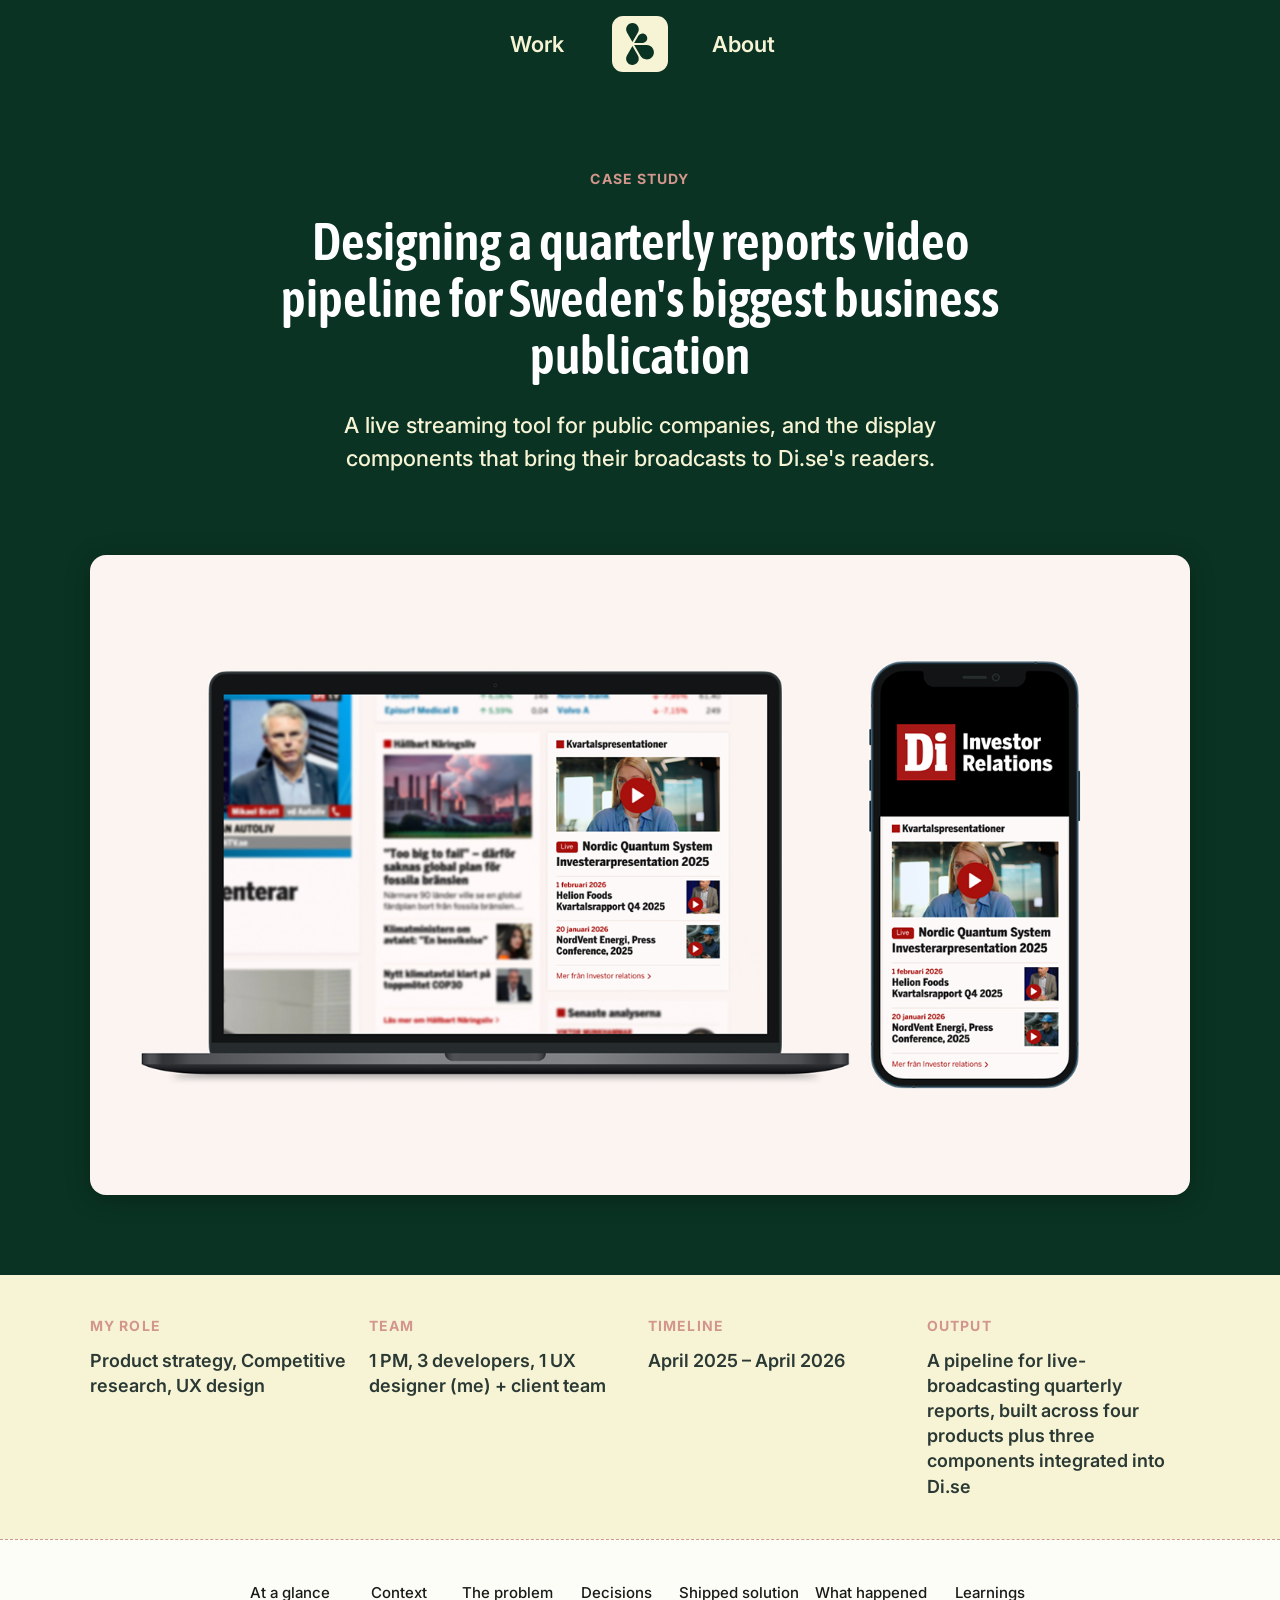
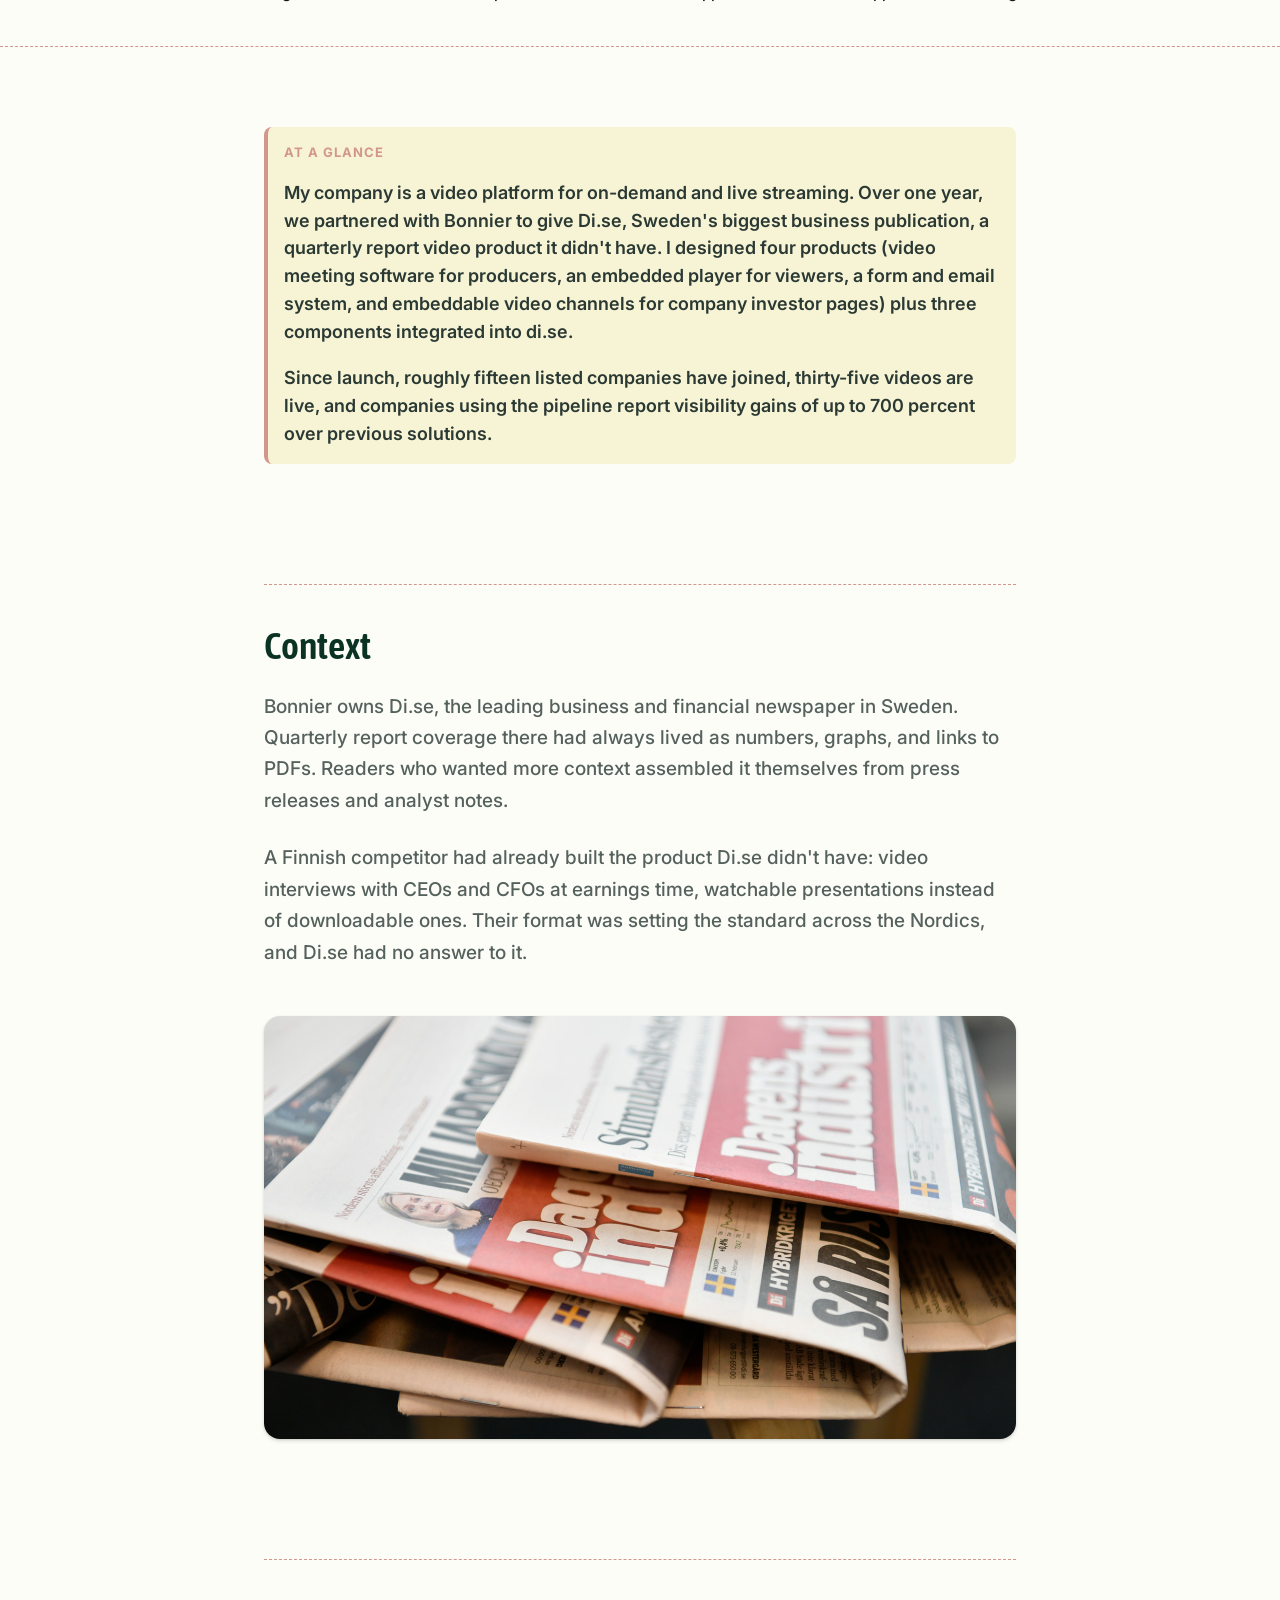
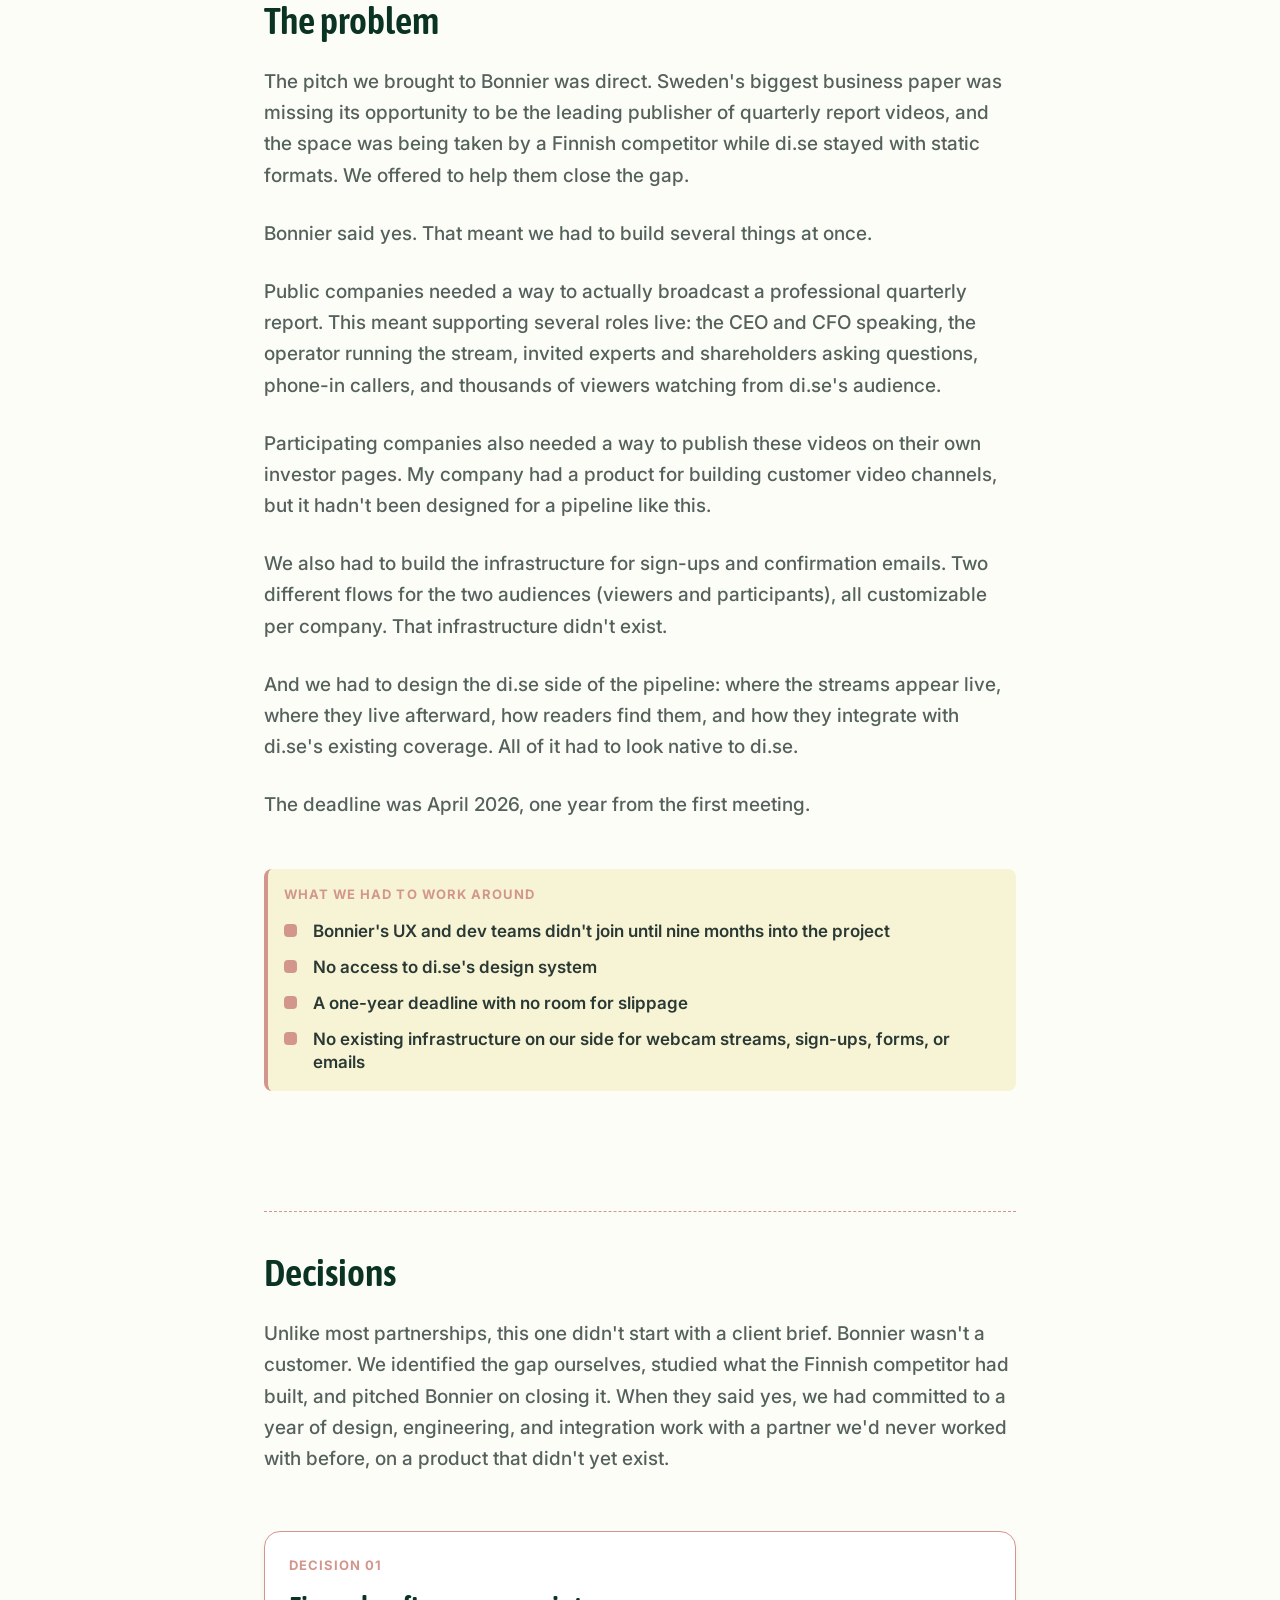
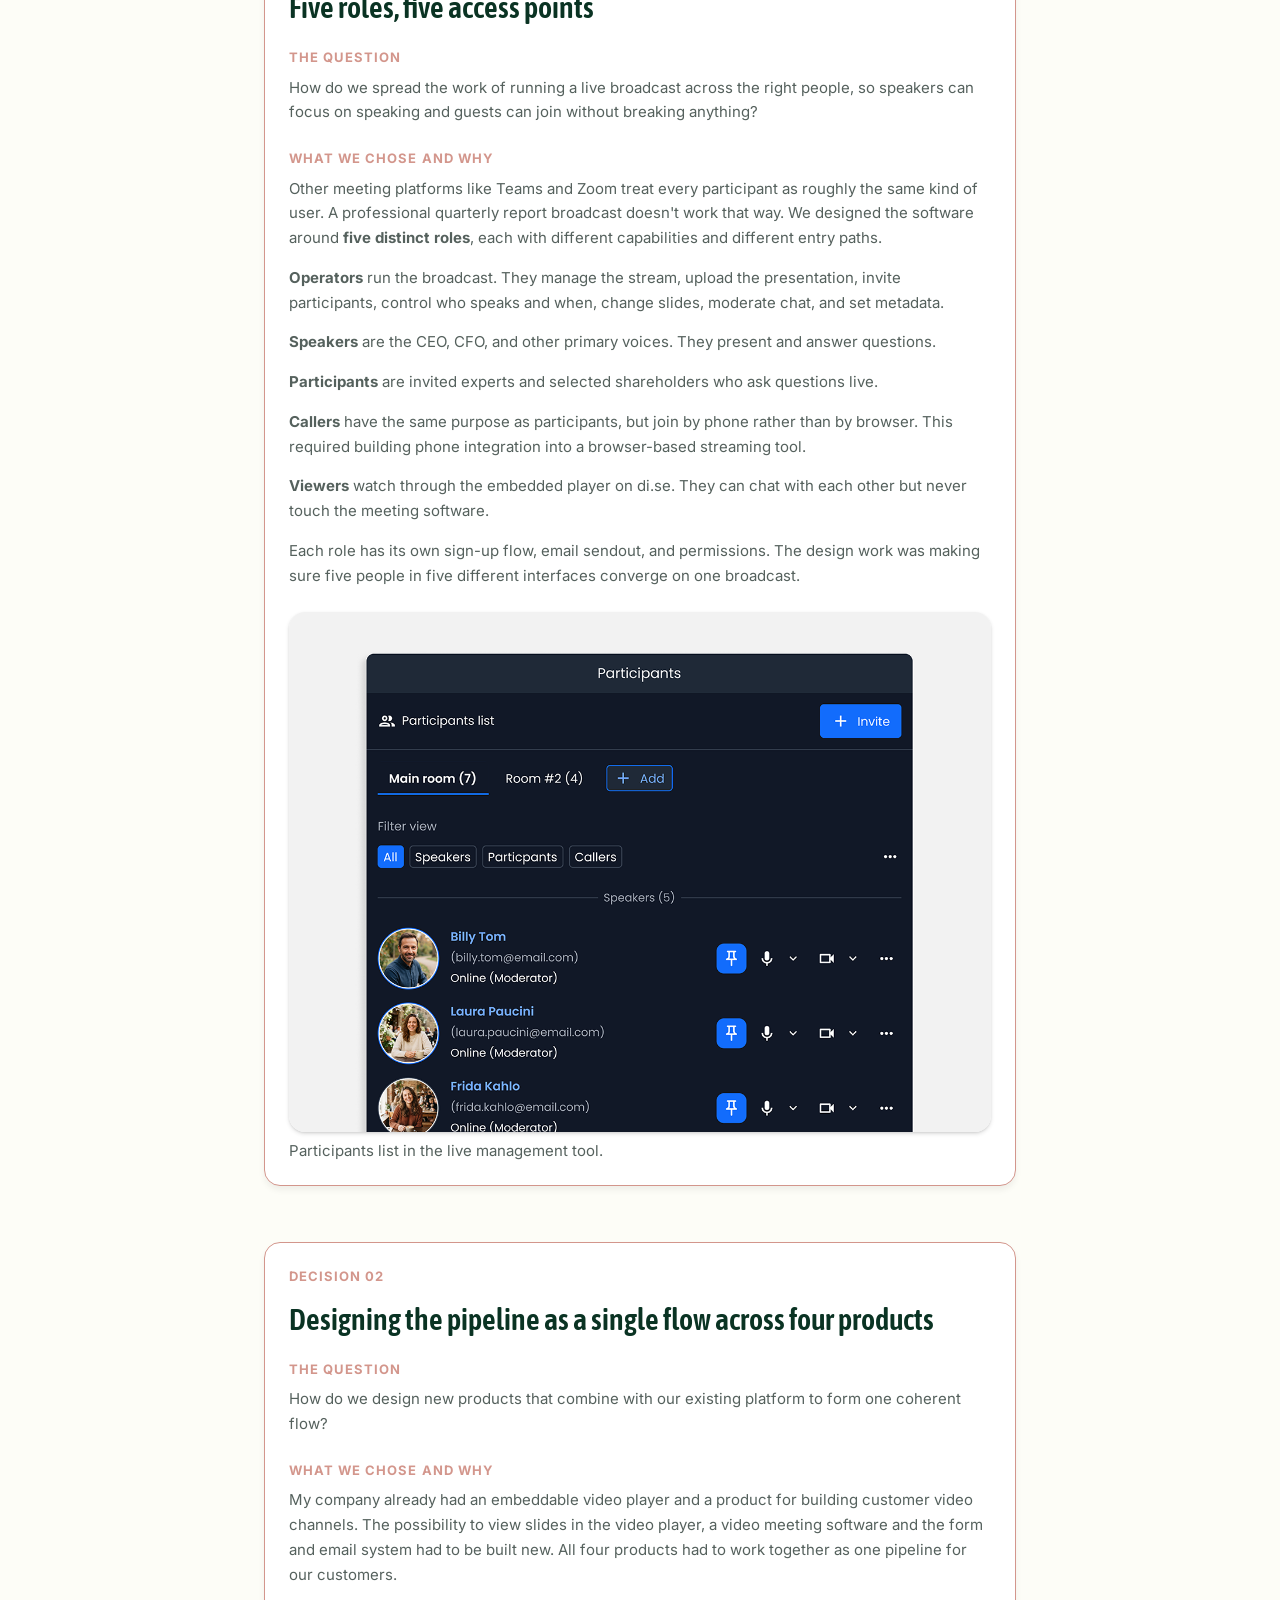
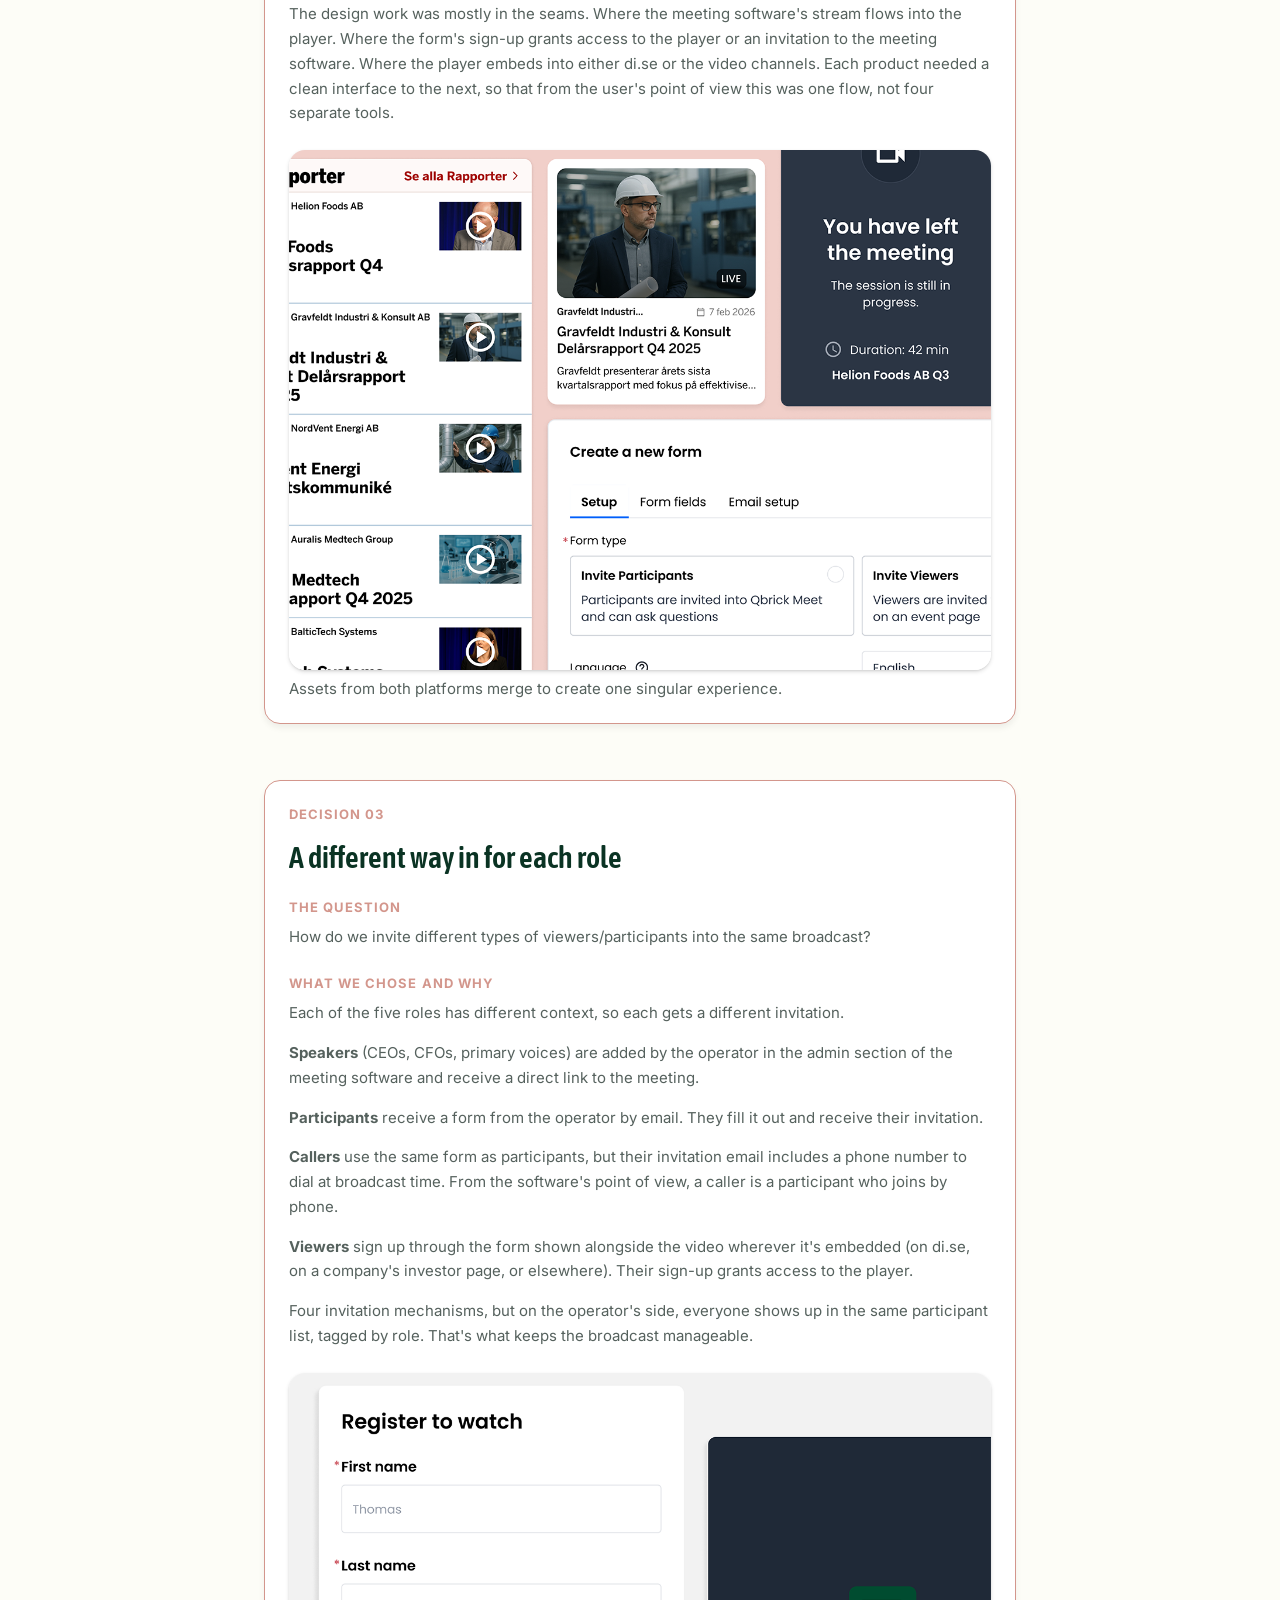
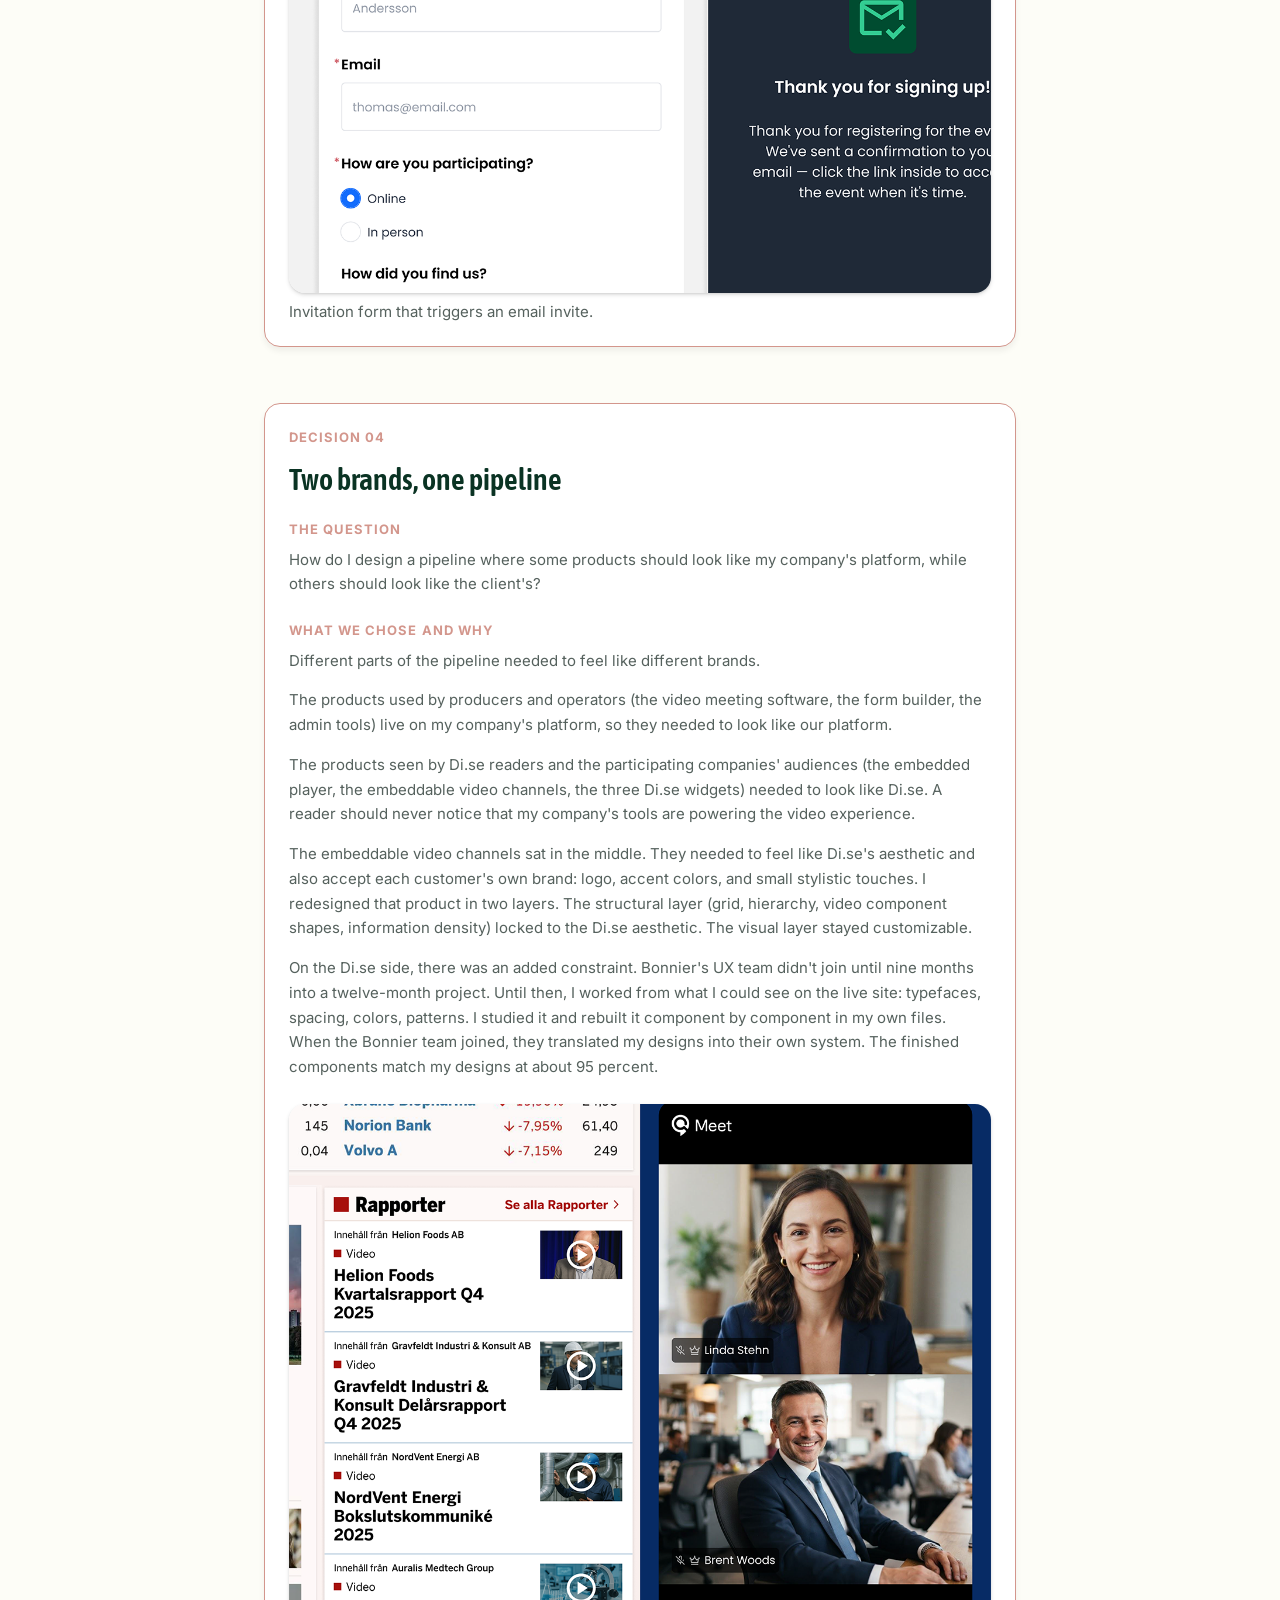
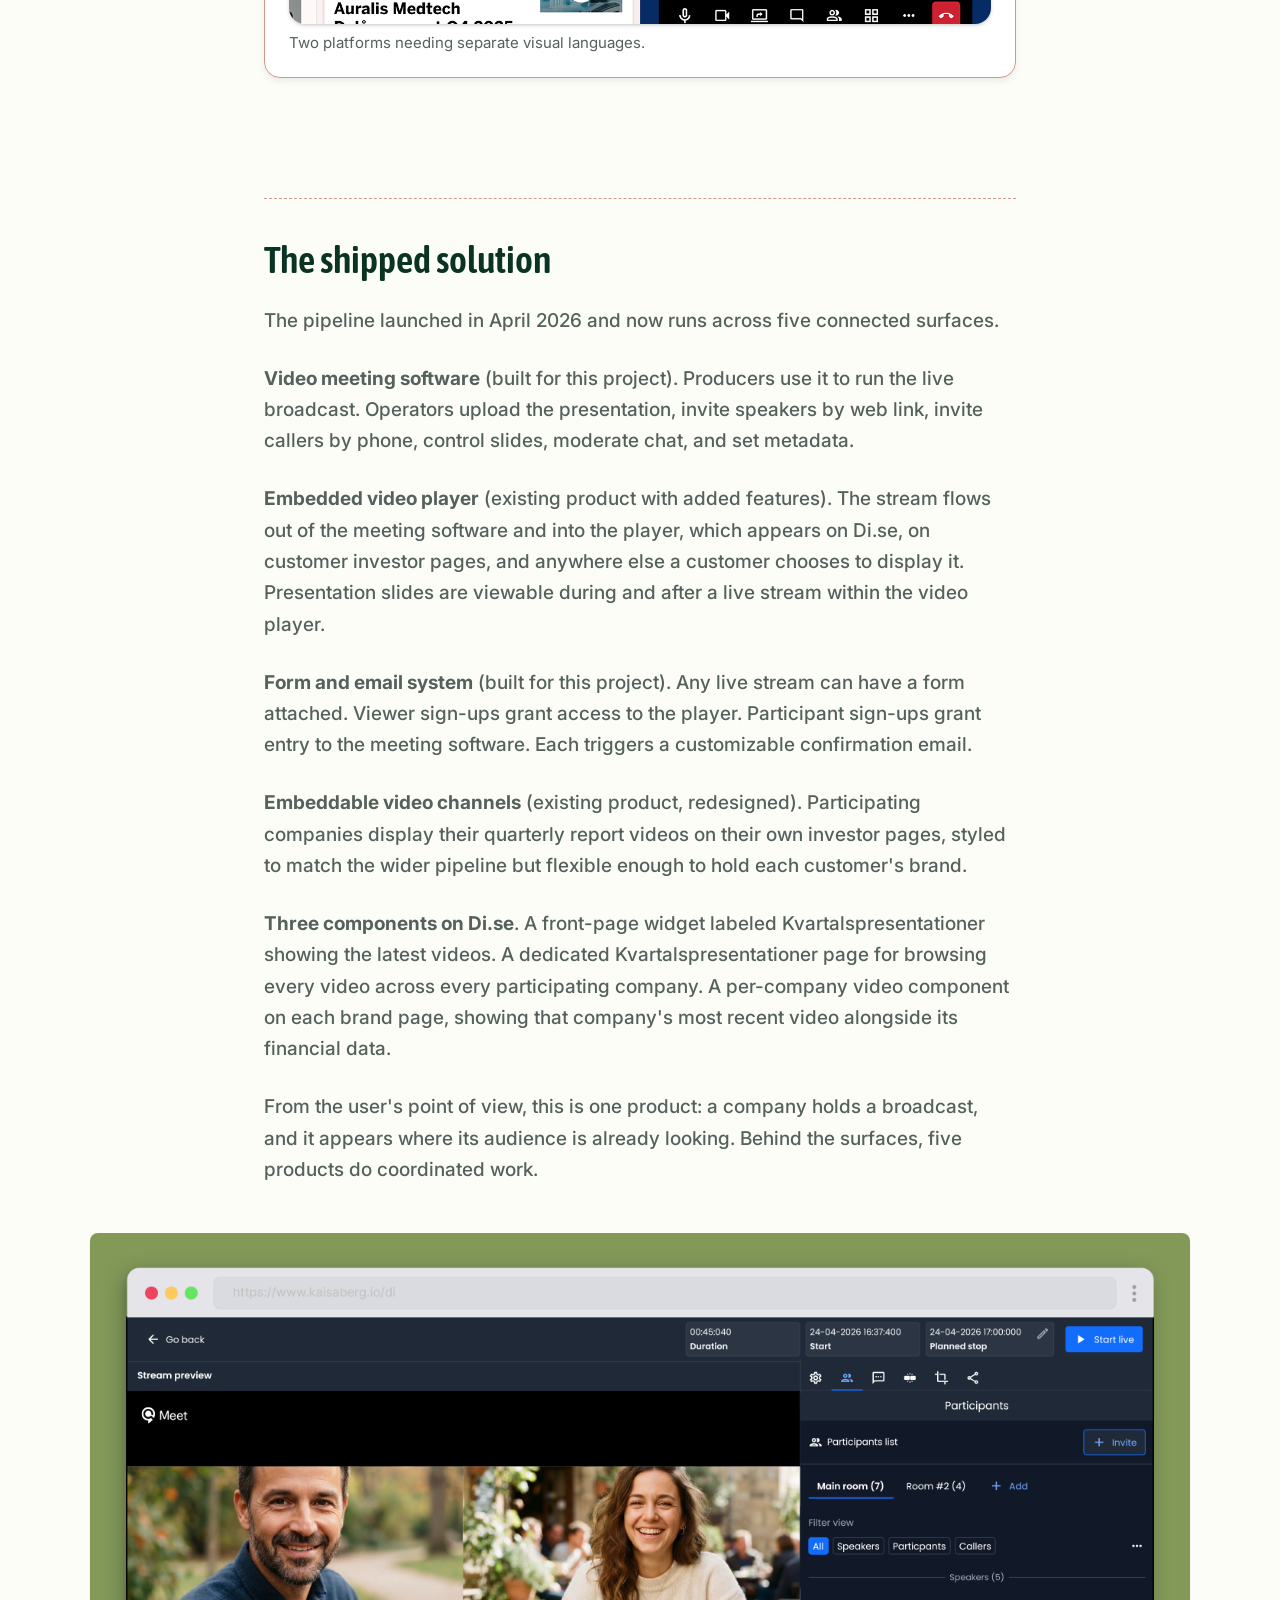
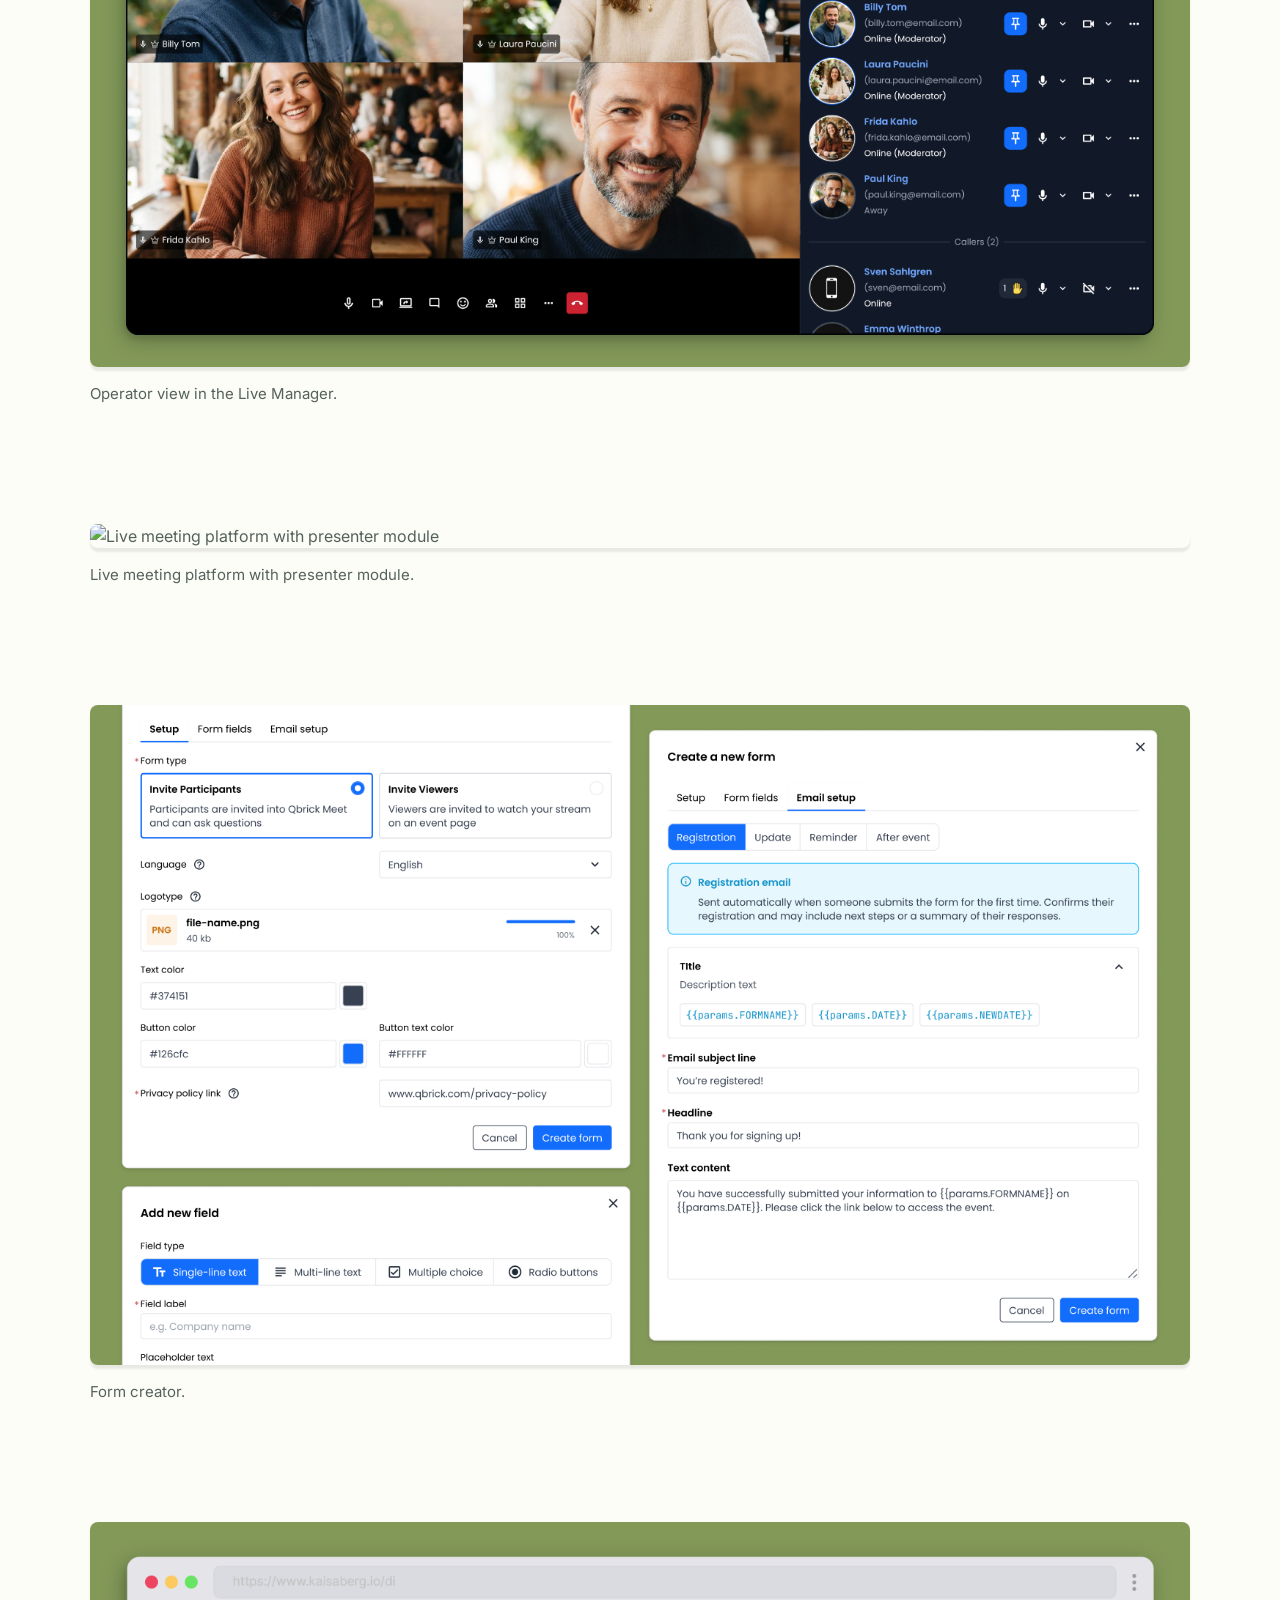
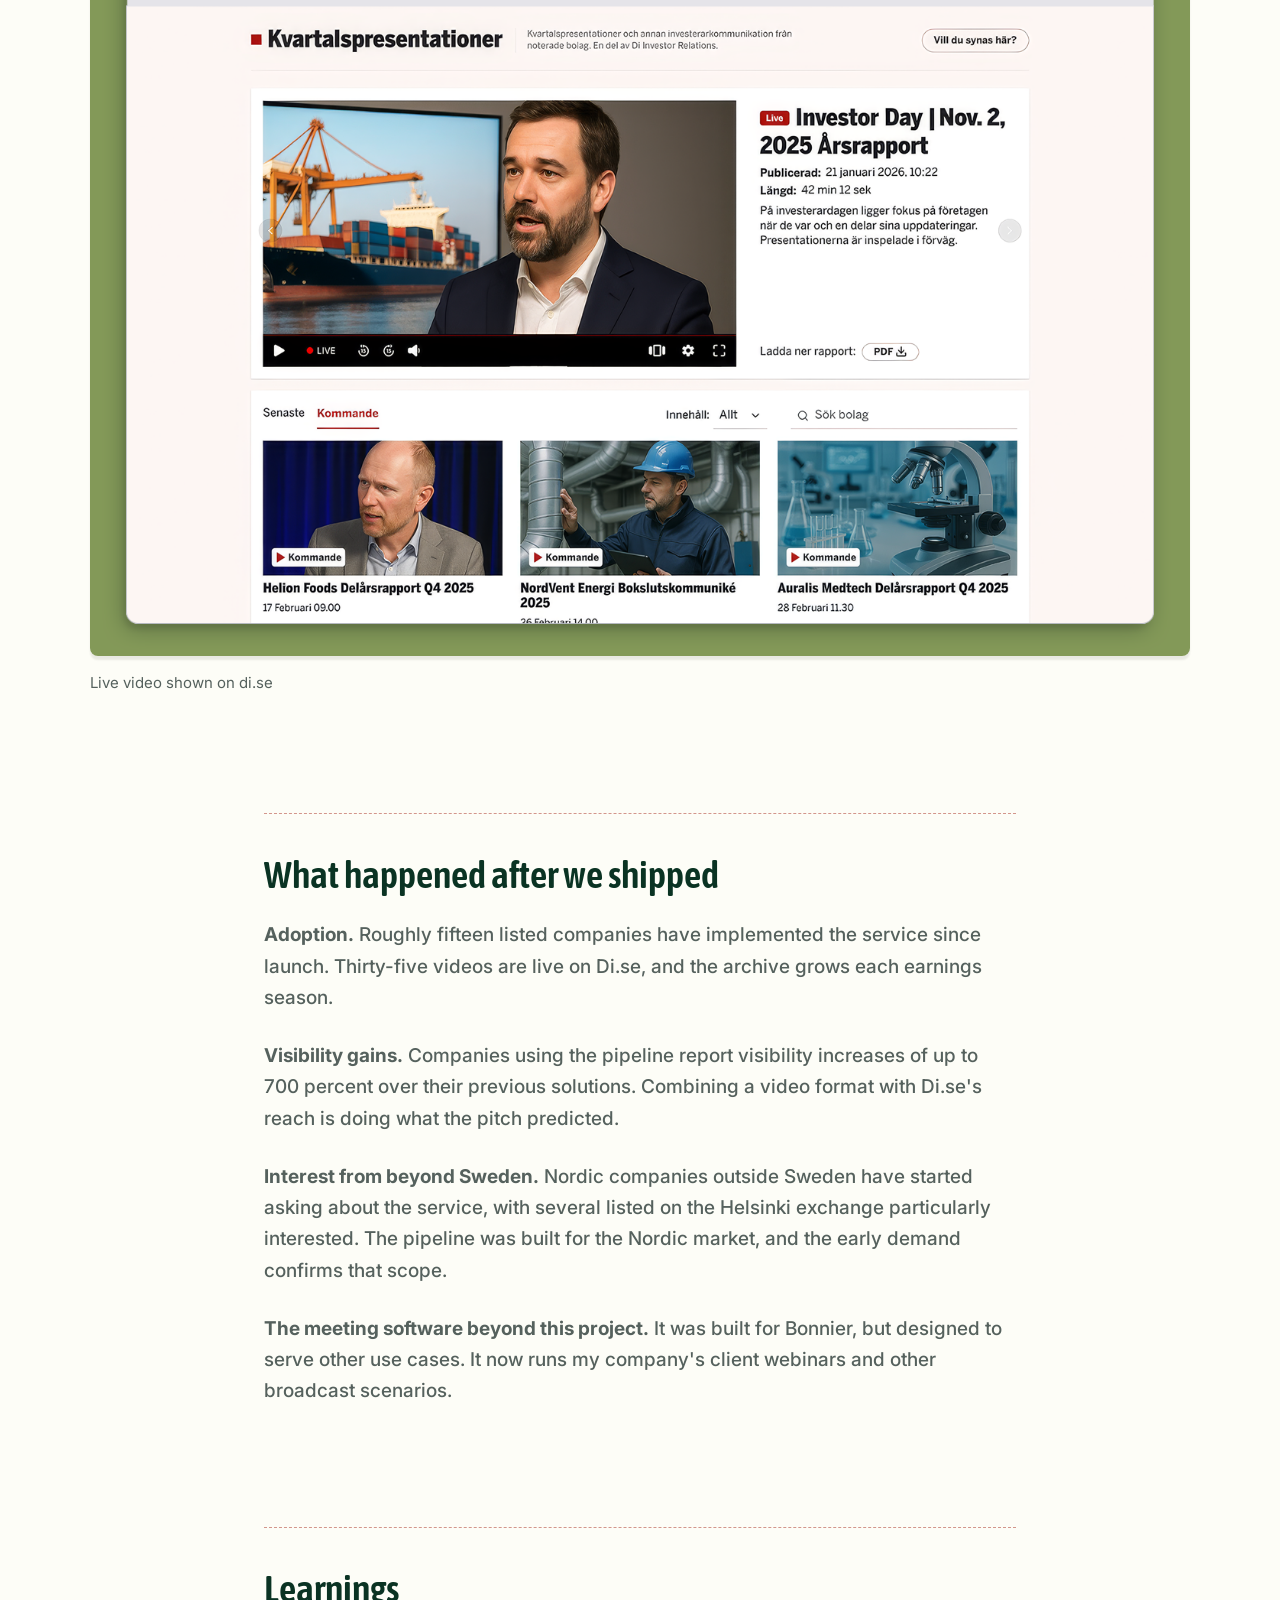
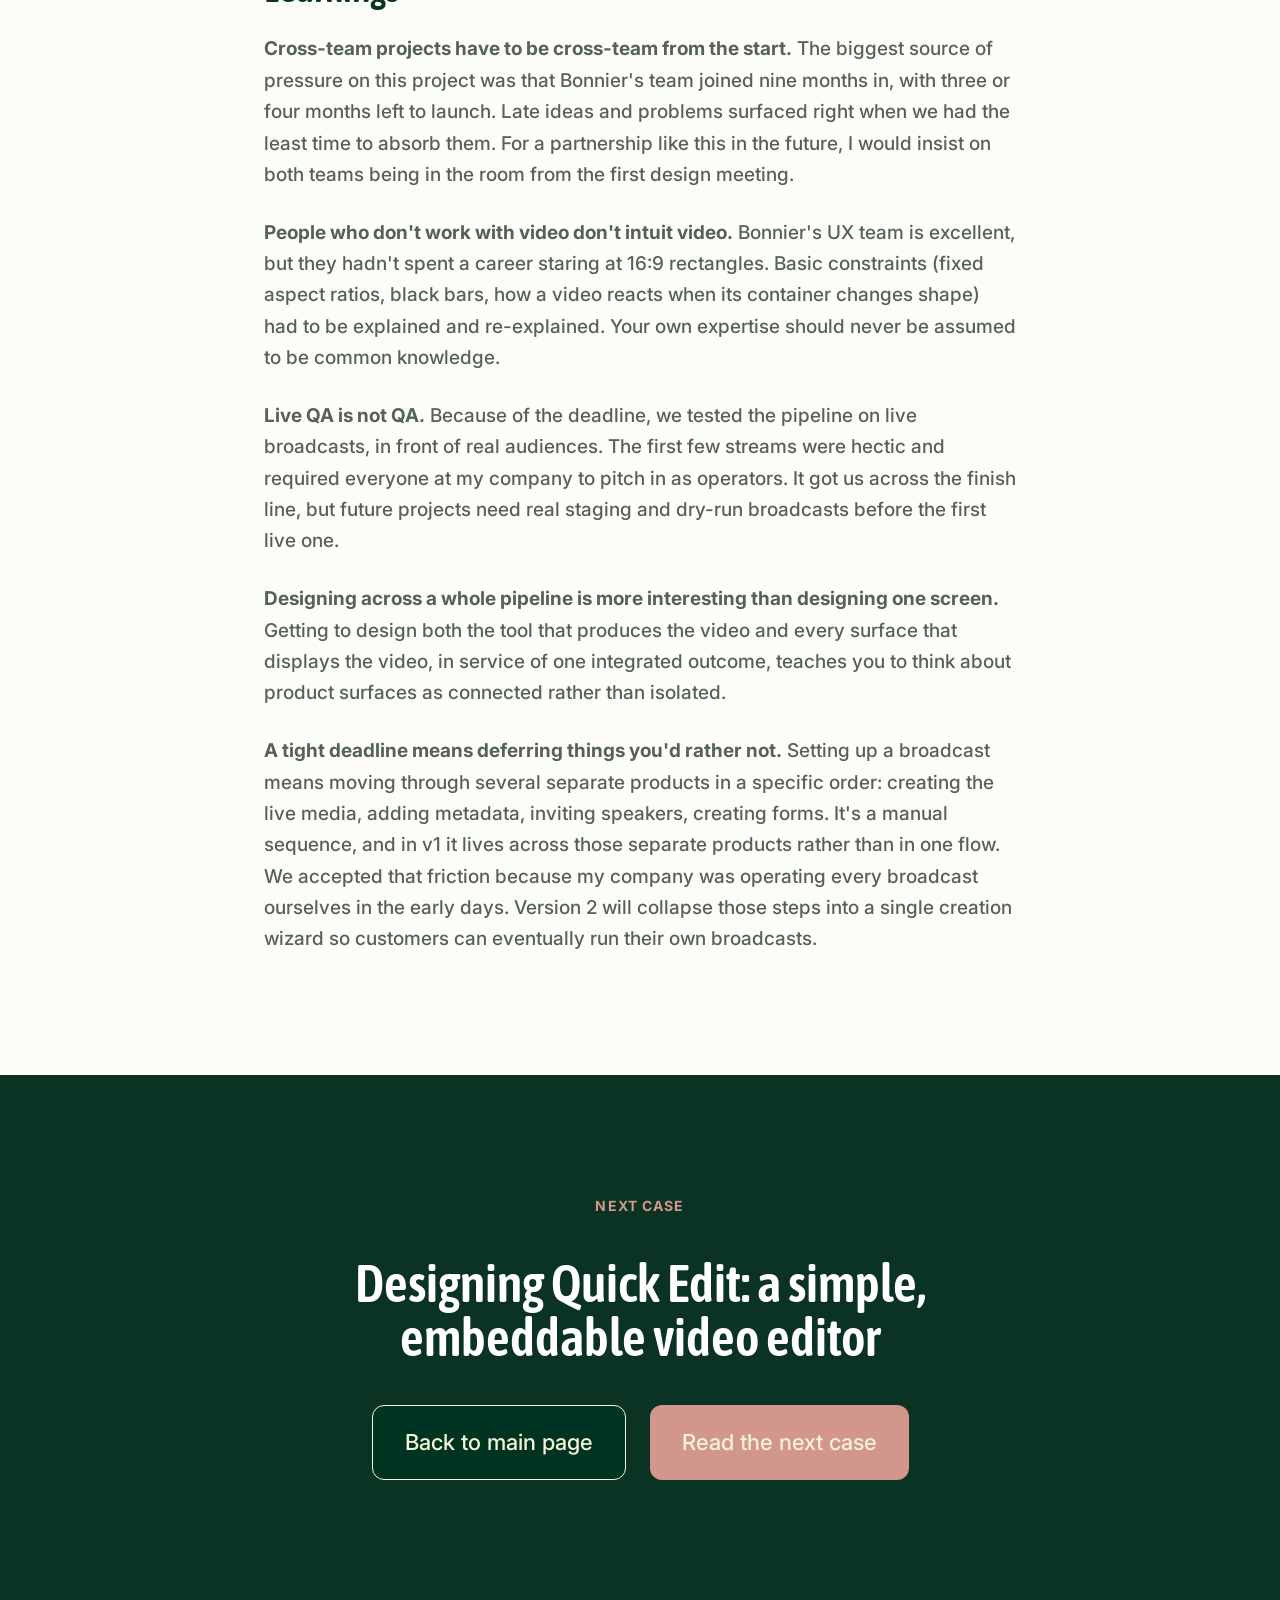
==== commit 651b8057: "Changes to content" ====
--- a/work/bonnier.html
+++ b/work/bonnier.html
@@ -239,9 +239,22 @@
         <p>From the user's point of view, this is one product: a company holds a broadcast, and it appears where its audience is already looking. Behind the surfaces, five products do coordinated work.</p>
       </div>
       <div class="solution-imgs">
-        <img class="solution-img" src="../Images/Bonnier images/Di_results1.webp" alt="Bonnier Di.se shipped solution">
-        <img class="solution-img" src="../Images/Bonnier images/Di_results_2.webp" alt="Bonnier Di.se shipped solution">
-        <img class="solution-img" src="../Images/Bonnier images/Di_results3.webp" alt="Bonnier Di.se shipped solution">
+        <figure class="solution-figure">
+          <img class="solution-img" src="../Images/Bonnier images/di_results_1.webp" alt="Operator view in the Live Manager">
+          <p class="case-caption">Operator view in the Live Manager.</p>
+        </figure>
+        <figure class="solution-figure">
+          <img class="solution-img" src="../Images/Bonnier images/di_results_2.webp" alt="Live meeting platform with presenter module">
+          <p class="case-caption">Live meeting platform with presenter module.</p>
+        </figure>
+        <figure class="solution-figure">
+          <img class="solution-img" src="../Images/Bonnier images/di_results_3.webp" alt="Form creator">
+          <p class="case-caption">Form creator.</p>
+        </figure>
+        <figure class="solution-figure">
+          <img class="solution-img" src="../Images/Bonnier images/di_results_4.webp" alt="Live video shown on di.se">
+          <p class="case-caption">Live video shown on di.se</p>
+        </figure>
       </div>
     </section>
 
--- a/style.css
+++ b/style.css
@@ -659,11 +659,17 @@
   line-height: 1.5;
 }
 
+@keyframes hero-img-up {
+  from { opacity: 0; transform: translateY(40px); }
+  to   { opacity: 1; transform: translateY(0); }
+}
+
 .case-hero-img-wrap {
   width: 100%;
   border-radius: 16px;
   overflow: hidden;
   box-shadow: 0 4px 24px rgba(0,0,0,0.25);
+  animation: hero-img-up 0.8s cubic-bezier(0.22, 1, 0.36, 1) 0.2s both;
 }
 
 .case-hero-img {
@@ -980,18 +986,26 @@
 .solution-imgs {
   display: flex;
   flex-direction: column;
-  gap: 16px;
+  gap: 120px;
   margin-top: 48px;
   width: min(1100px, calc(100vw - 48px));
   /* center the wider block within the content column */
   margin-inline: calc(50% - min(1100px, calc(100vw - 48px)) / 2);
 }
 
+.solution-figure {
+  display: flex;
+  flex-direction: column;
+  gap: 16px;
+  width: 100%;
+}
+
 .solution-img {
   width: 100%;
-  border-radius: 16px;
+  border-radius: 8px;
   display: block;
   box-shadow: 0 4px 2px rgba(0,0,0,0.08);
+  object-fit: contain;
 }
 
 /* ============================================================
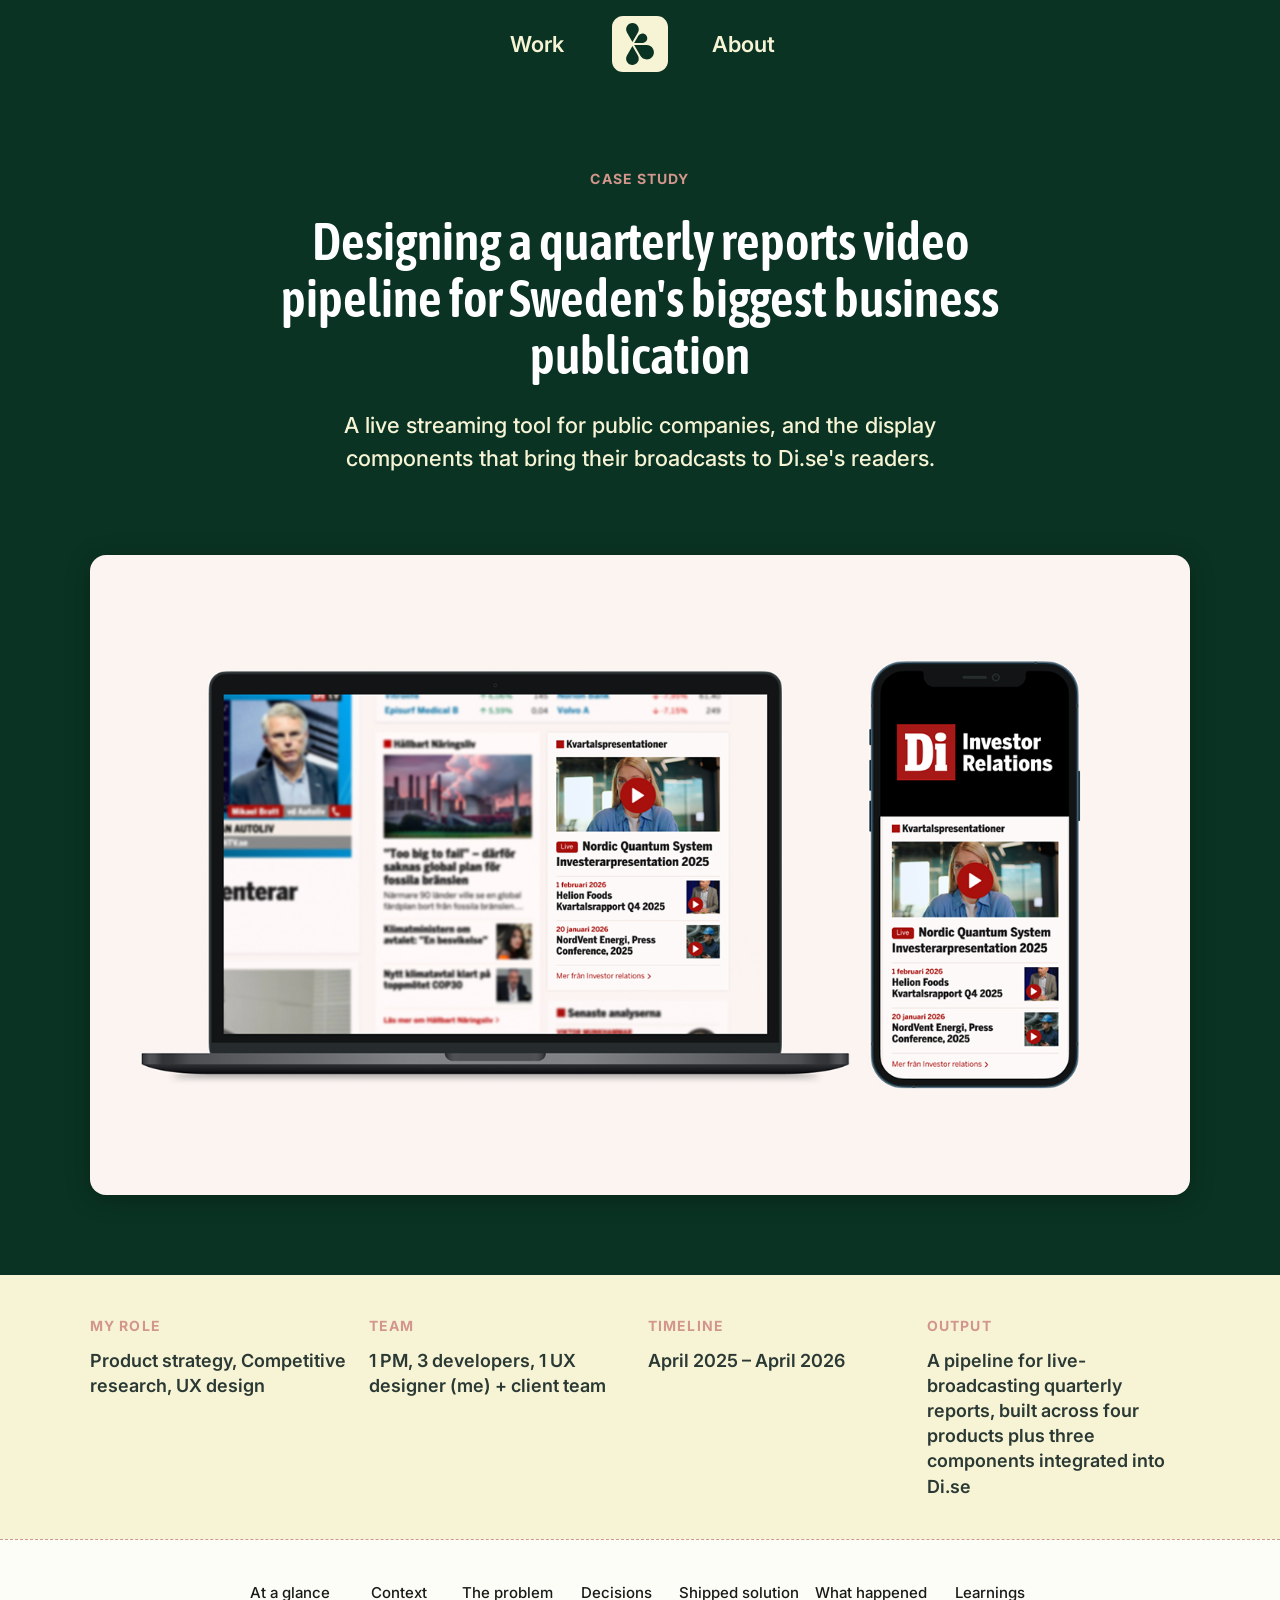
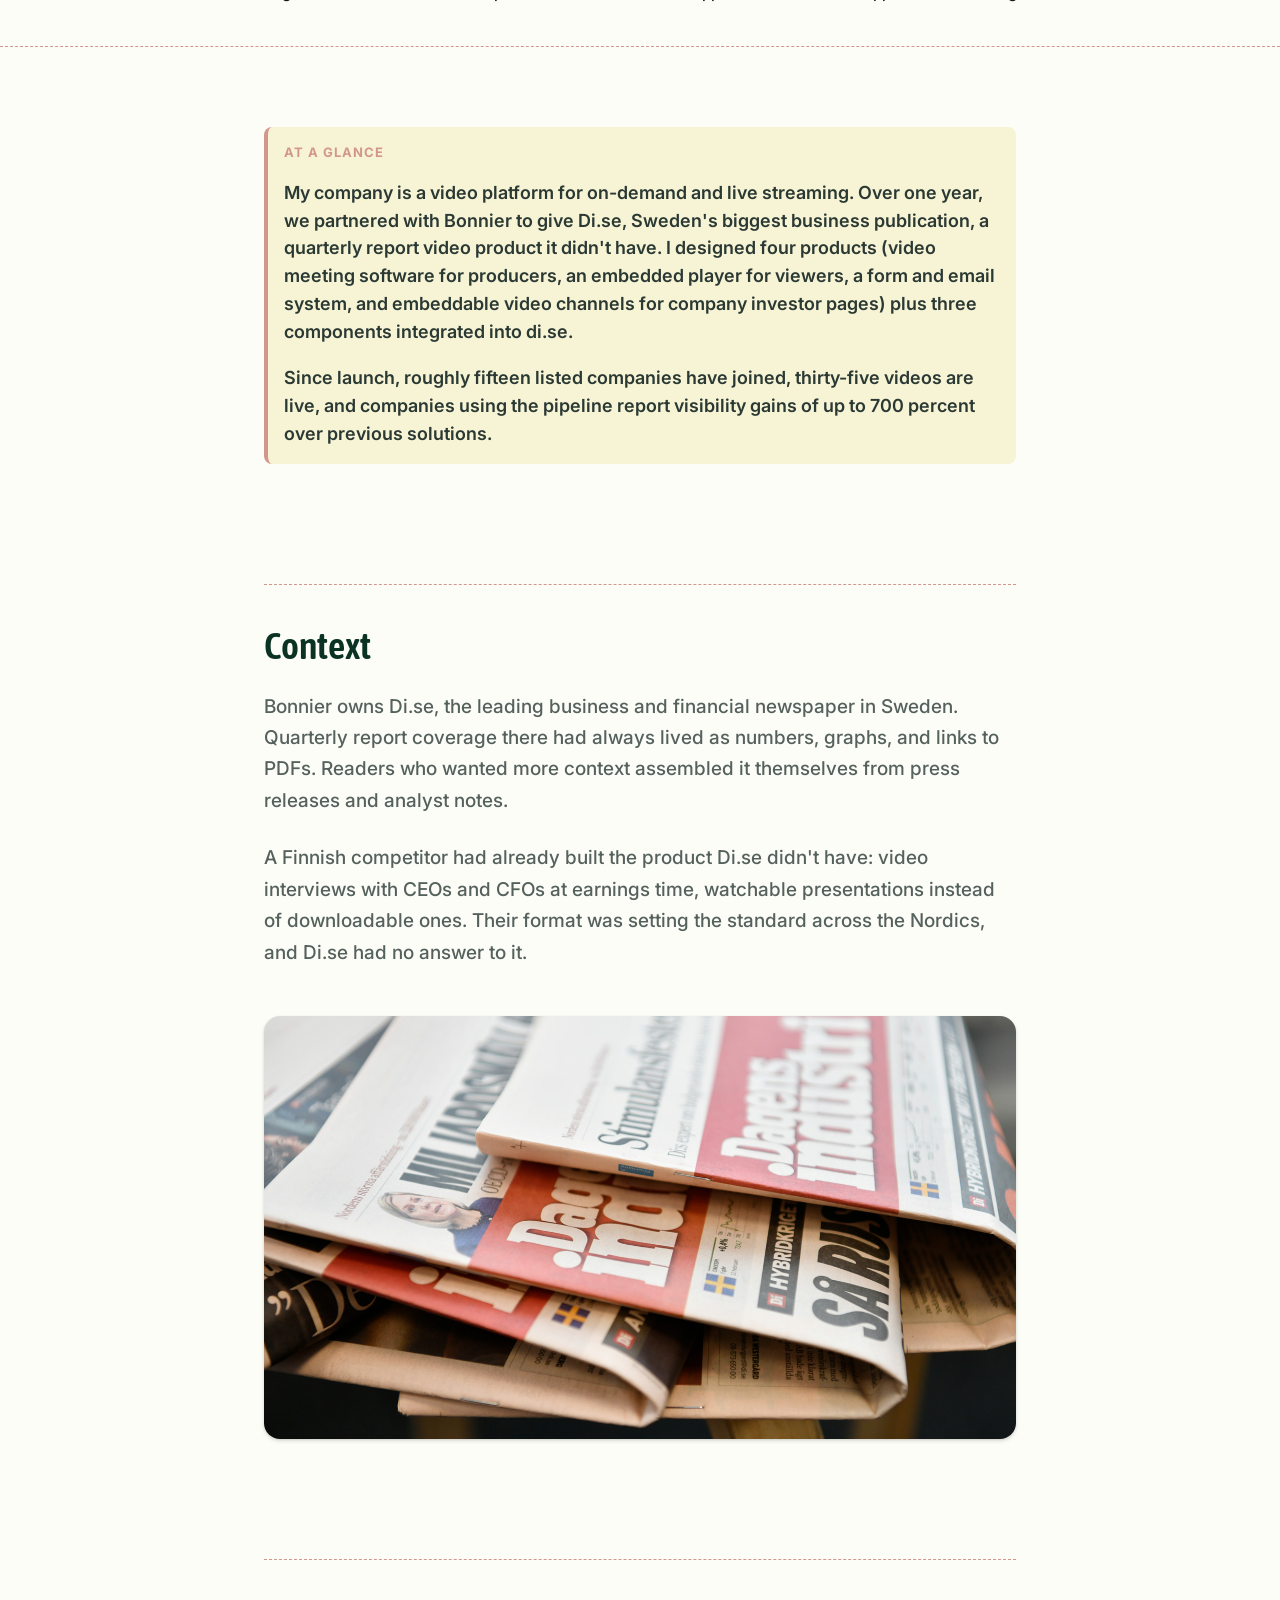
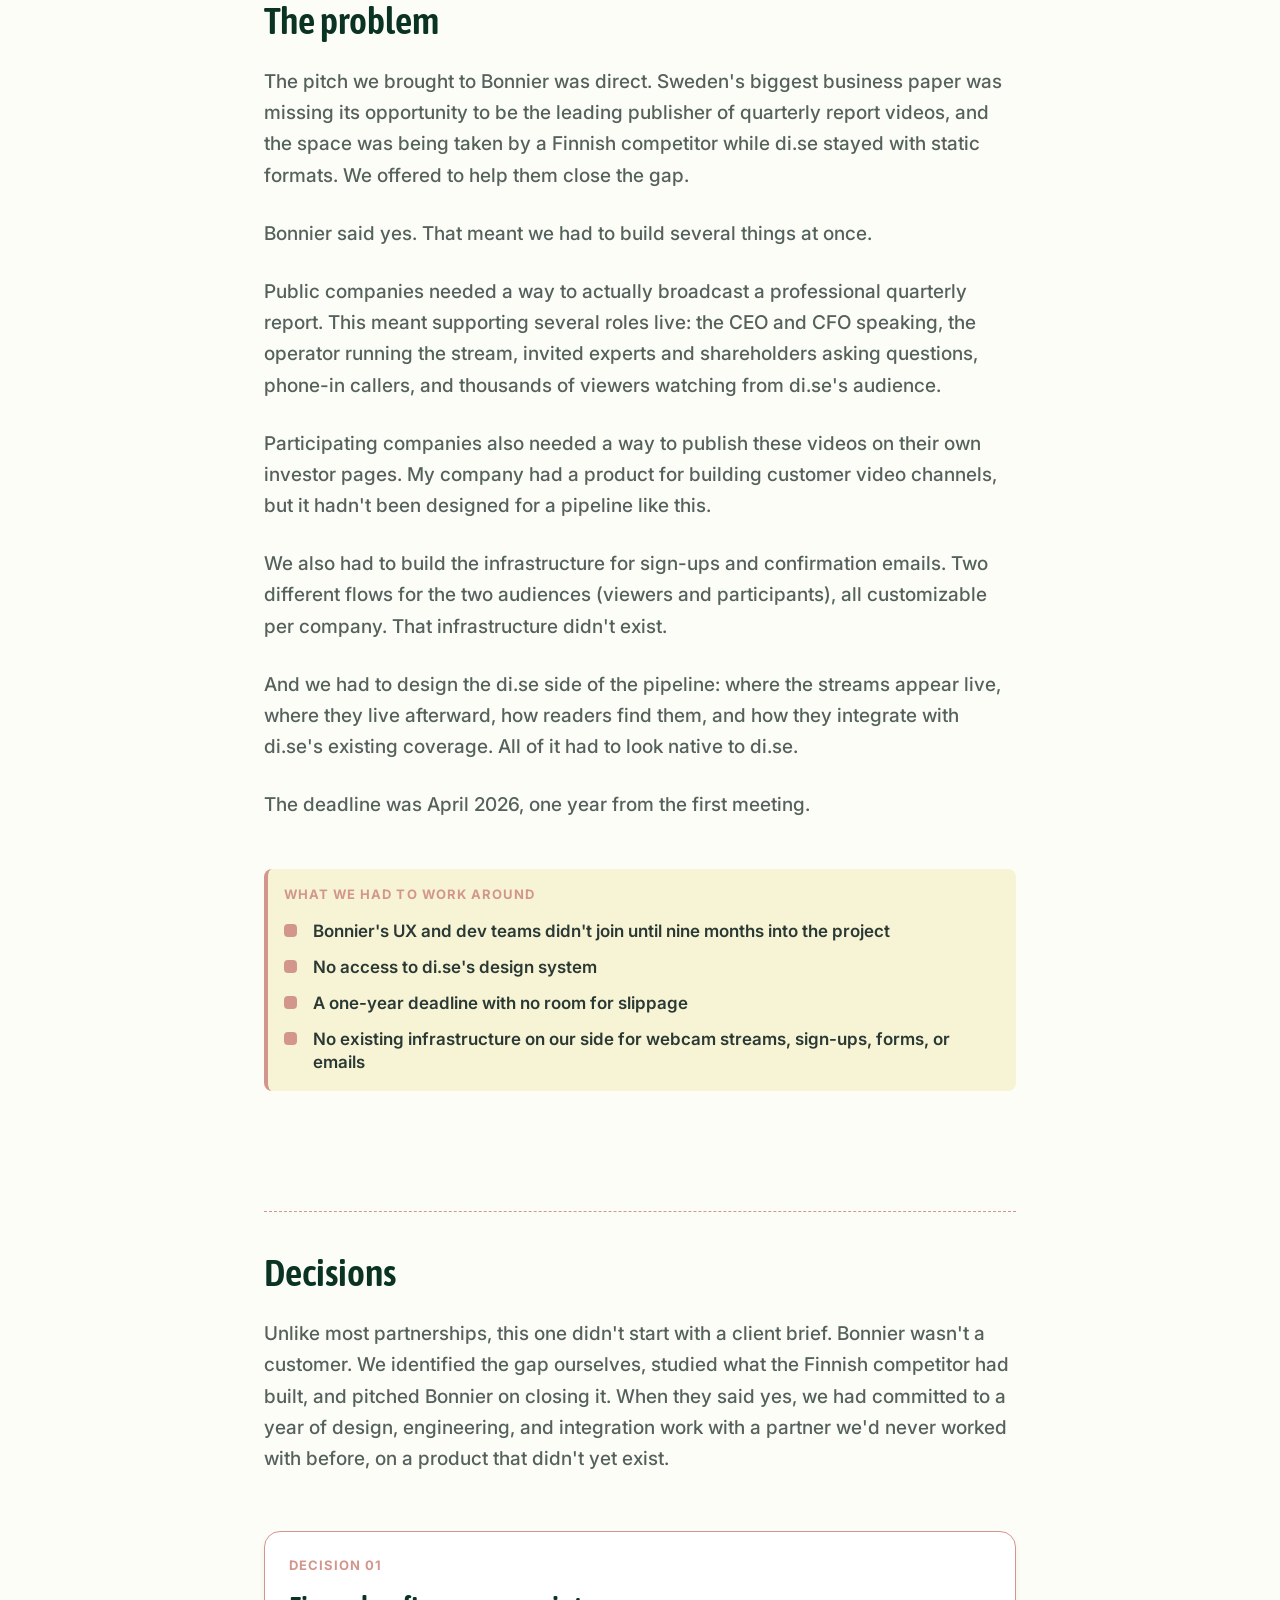
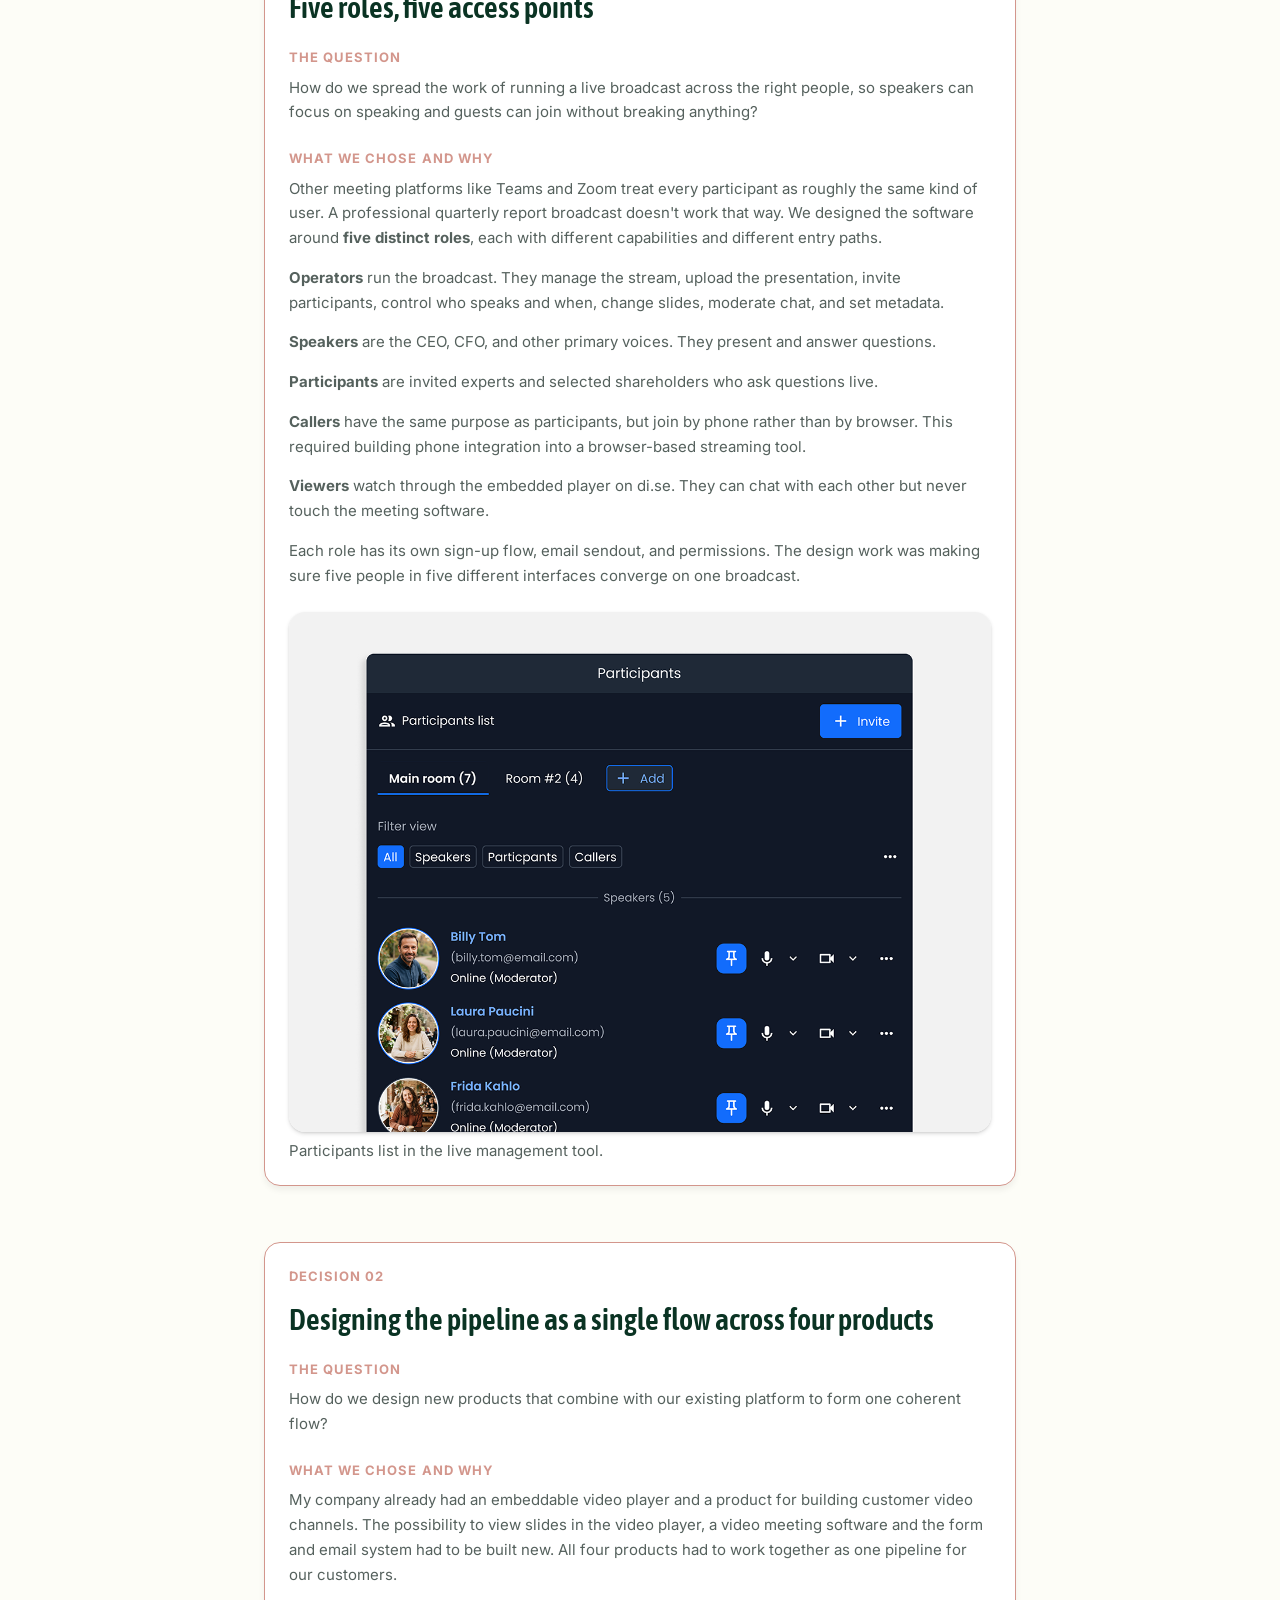
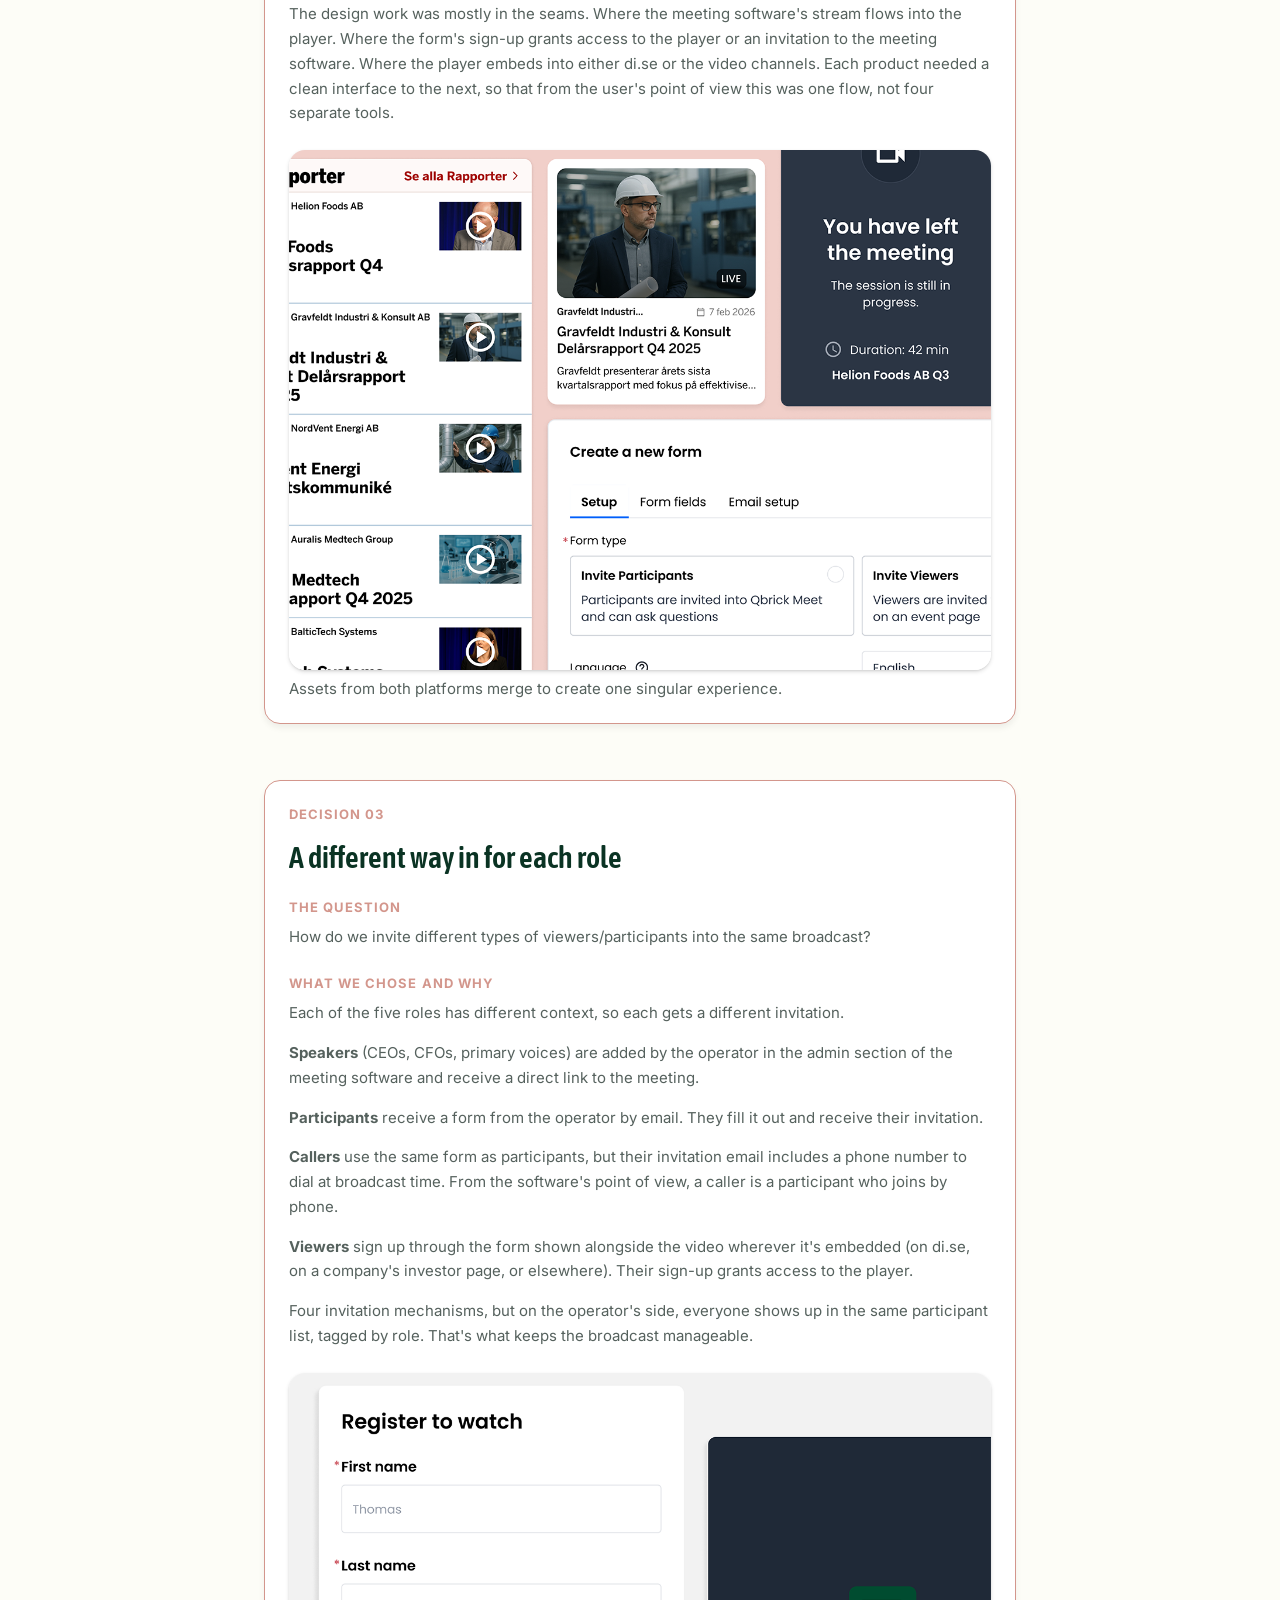
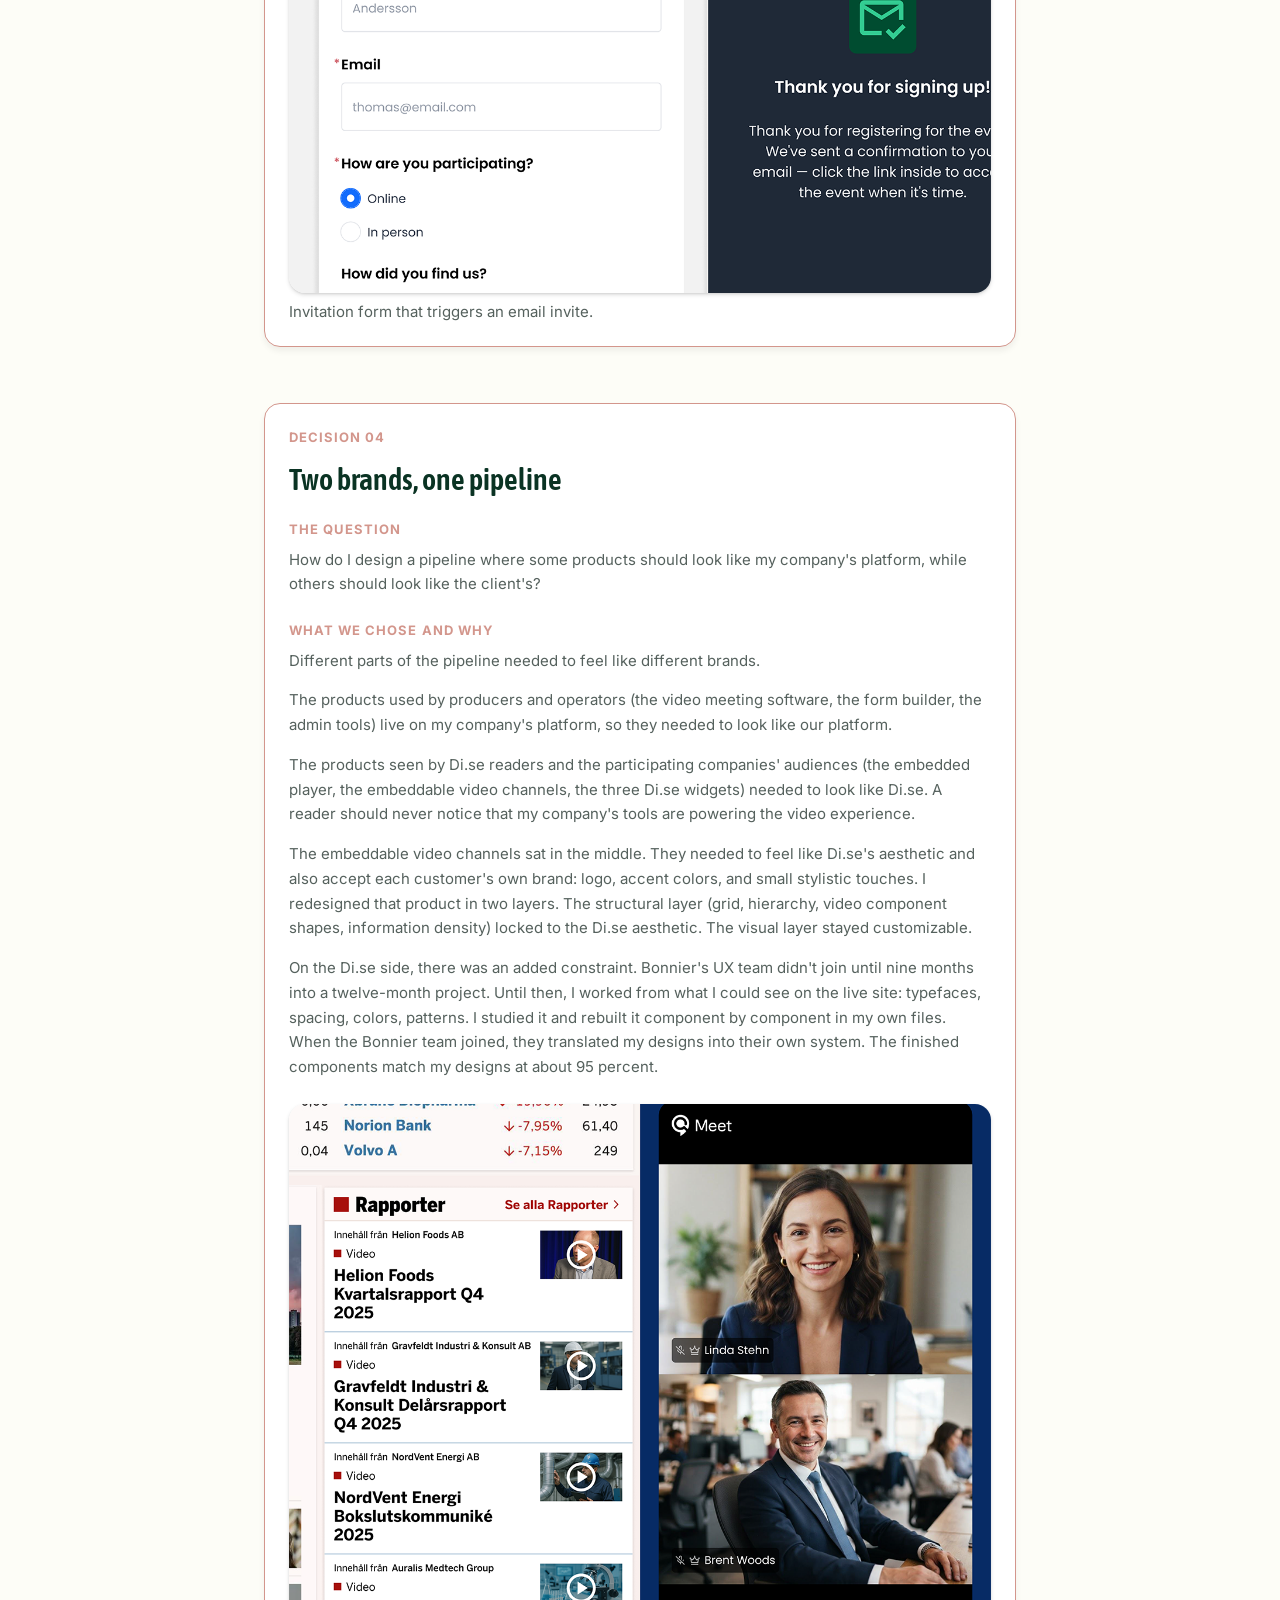
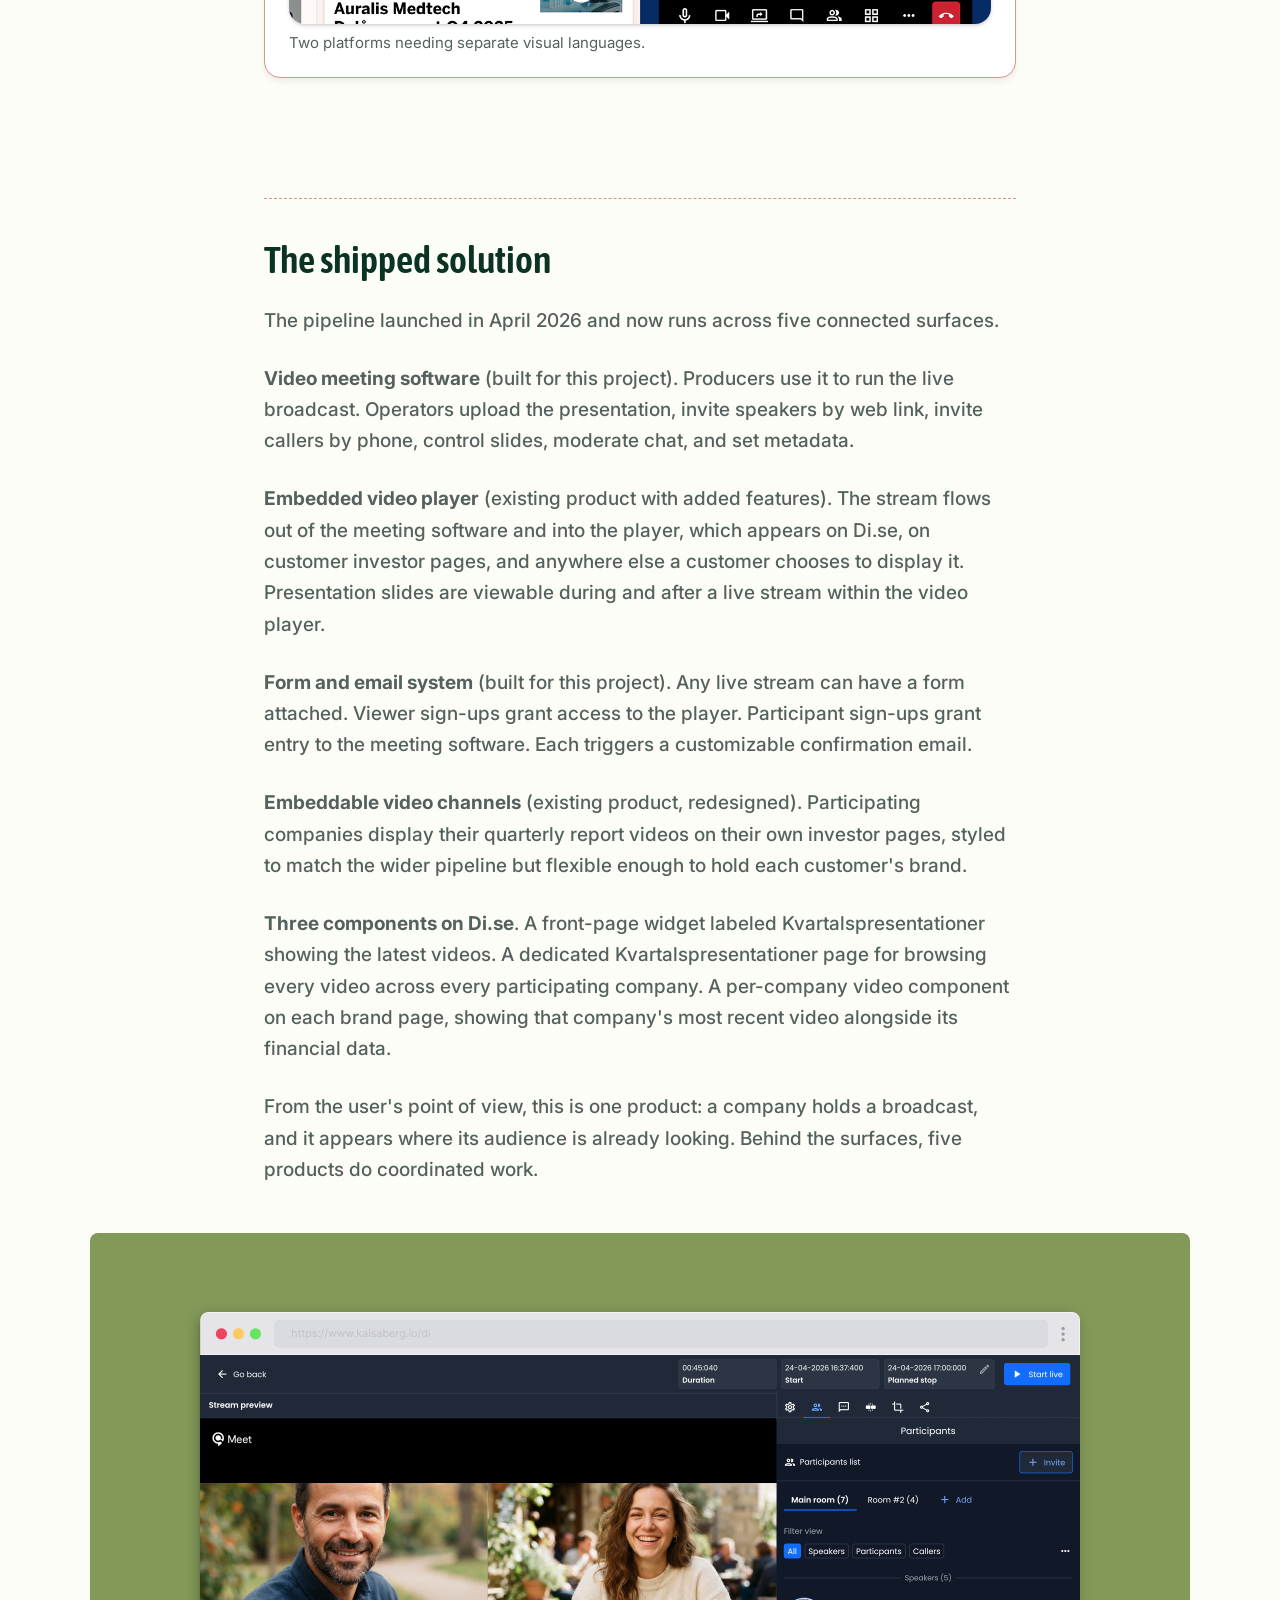
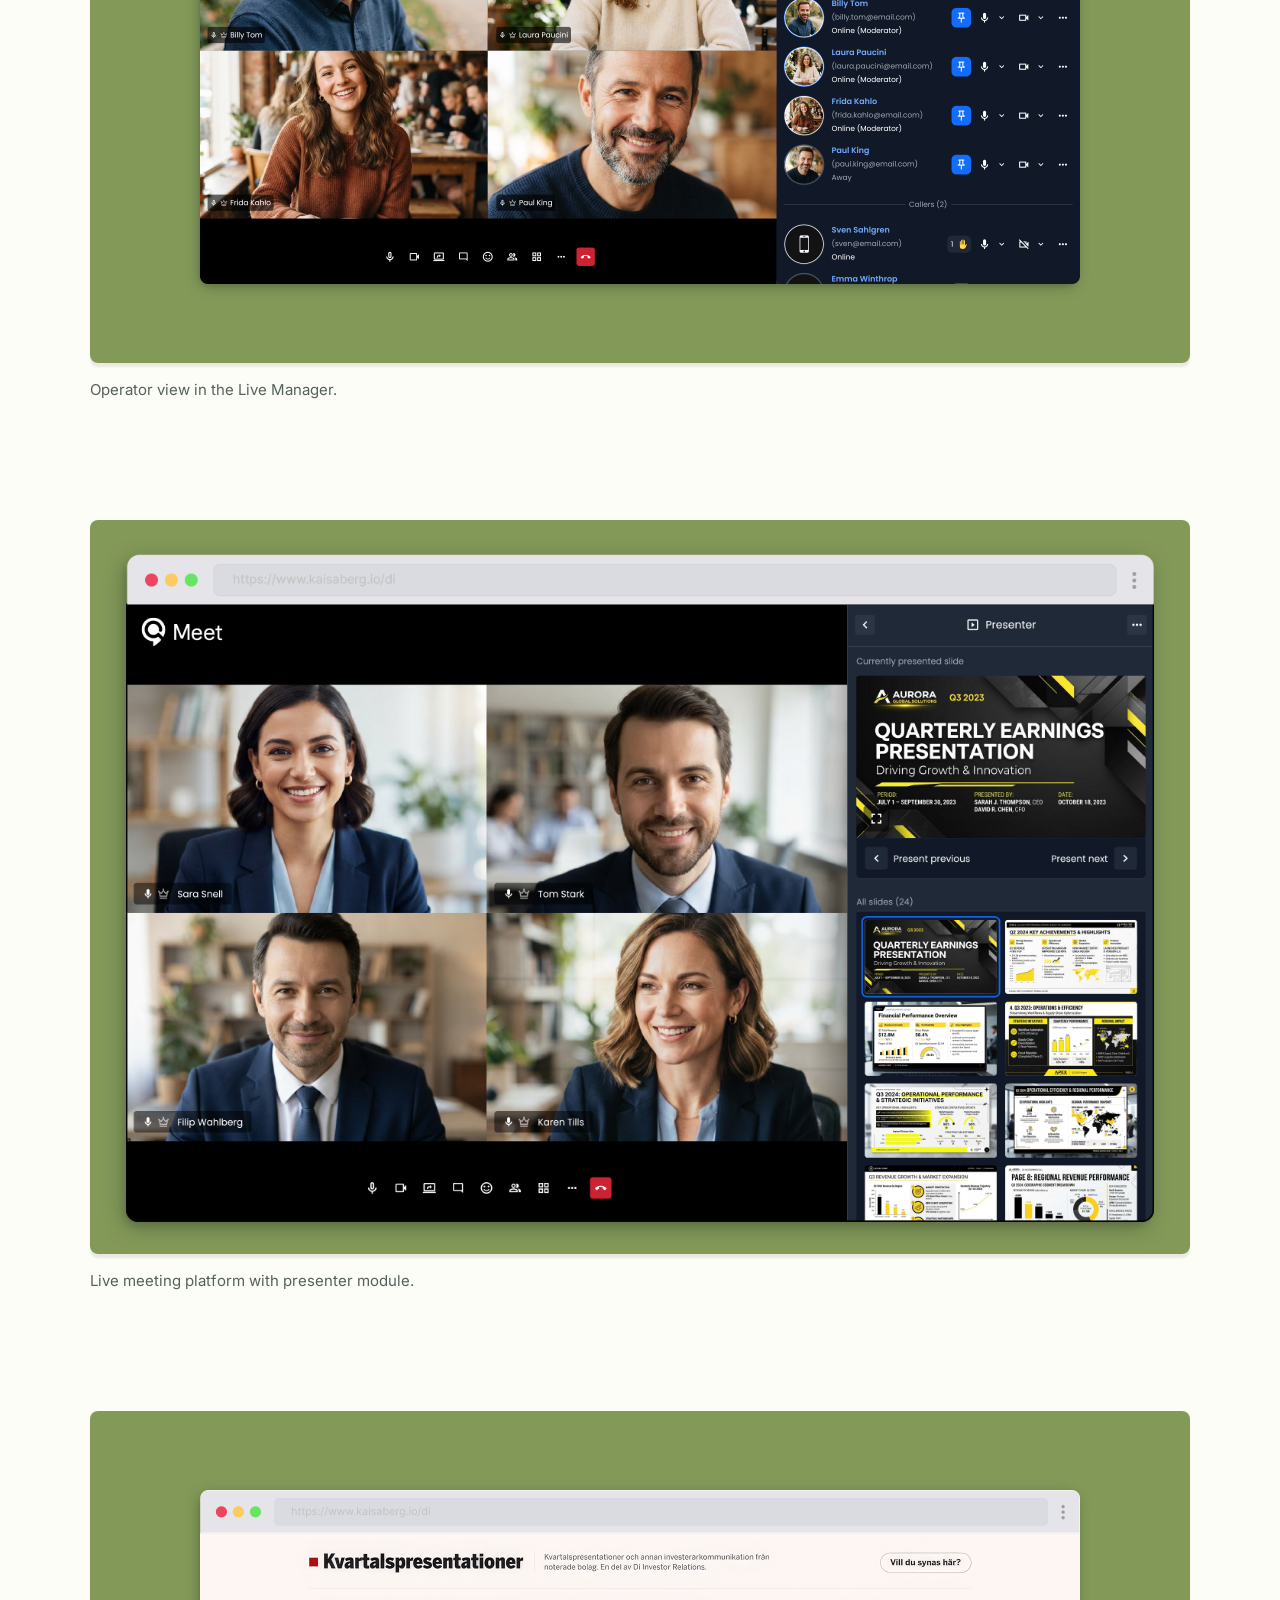
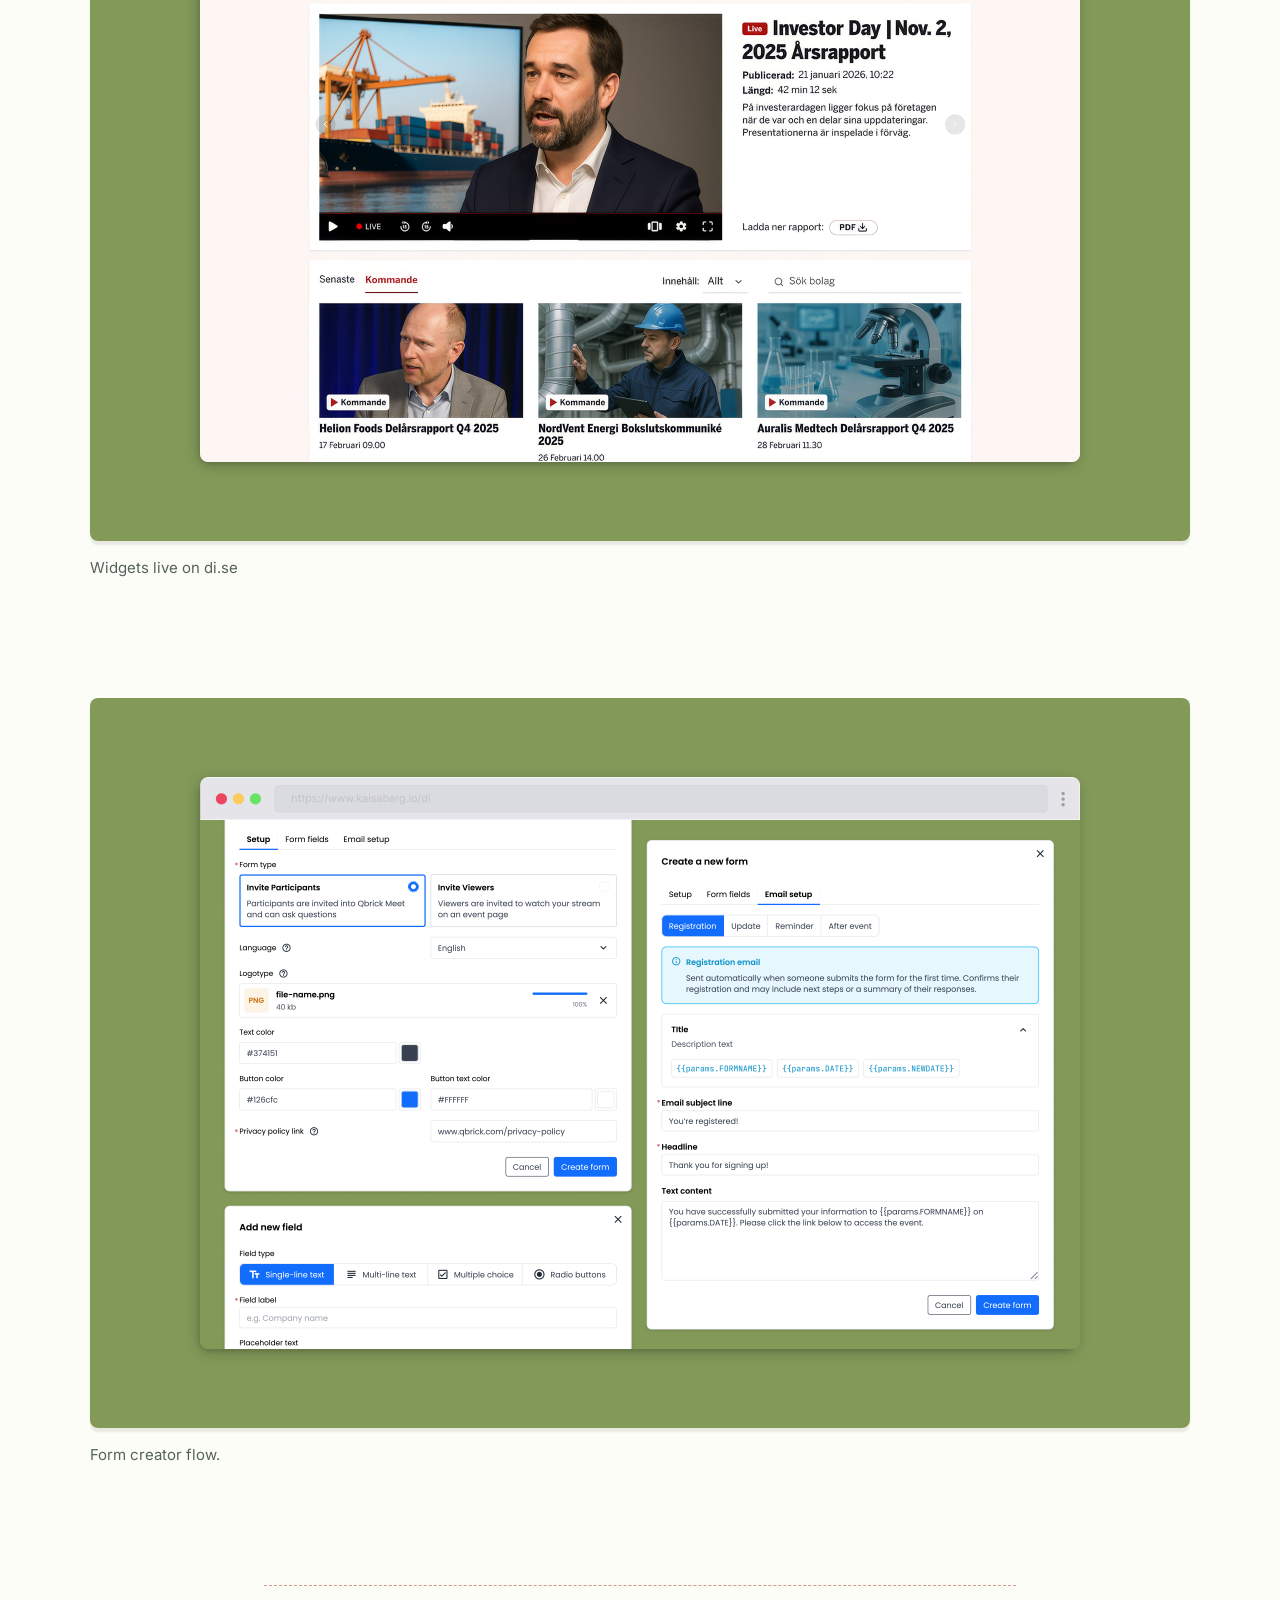
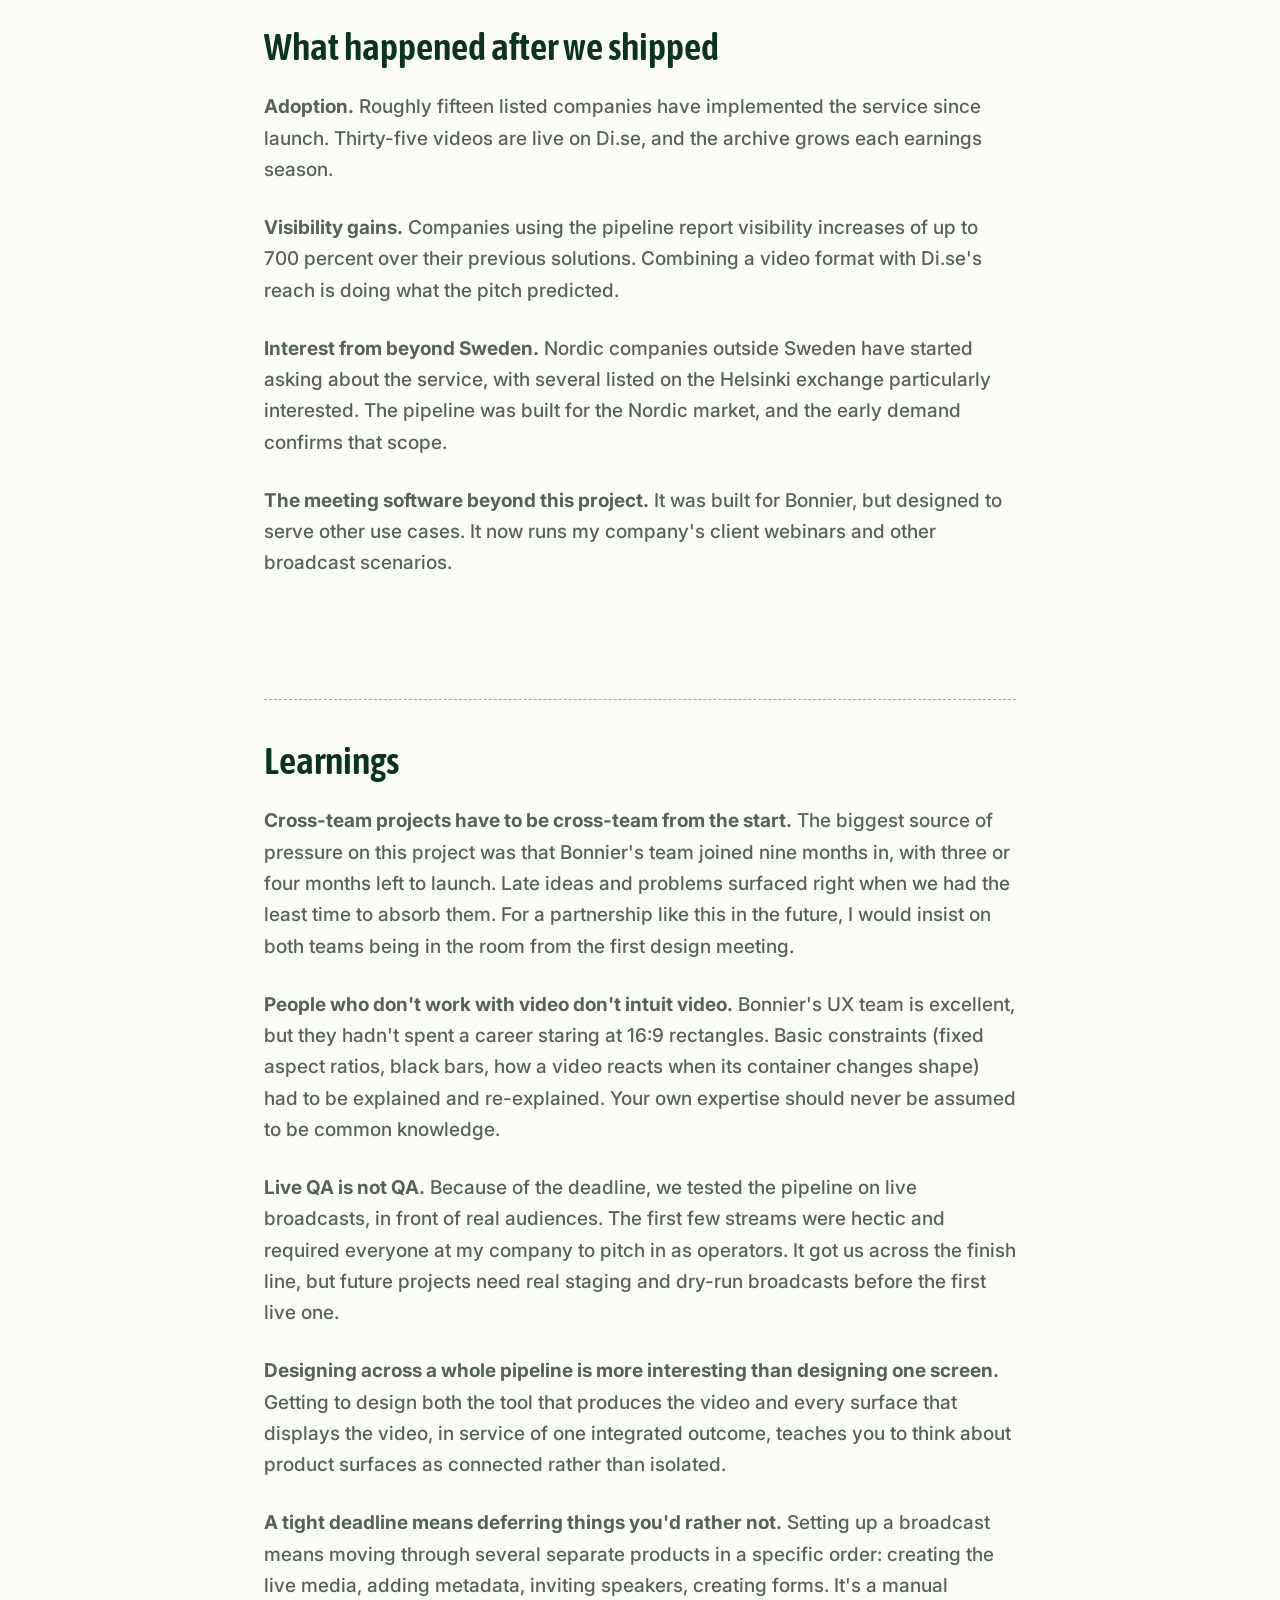
==== commit 4f014270: "Added a new case" ====
--- a/work/bonnier.html
+++ b/work/bonnier.html
@@ -248,12 +248,12 @@
           <p class="case-caption">Live meeting platform with presenter module.</p>
         </figure>
         <figure class="solution-figure">
-          <img class="solution-img" src="../Images/Bonnier images/di_results_3.webp" alt="Form creator">
-          <p class="case-caption">Form creator.</p>
+          <img class="solution-img" src="../Images/Bonnier images/di_results_3.webp" alt="Widgets live on di.se">
+          <p class="case-caption">Widgets live on di.se</p>
         </figure>
         <figure class="solution-figure">
-          <img class="solution-img" src="../Images/Bonnier images/di_results_4.webp" alt="Live video shown on di.se">
-          <p class="case-caption">Live video shown on di.se</p>
+          <img class="solution-img" src="../Images/Bonnier images/di_results_4.webp" alt="Form creator flow">
+          <p class="case-caption">Form creator flow.</p>
         </figure>
       </div>
     </section>
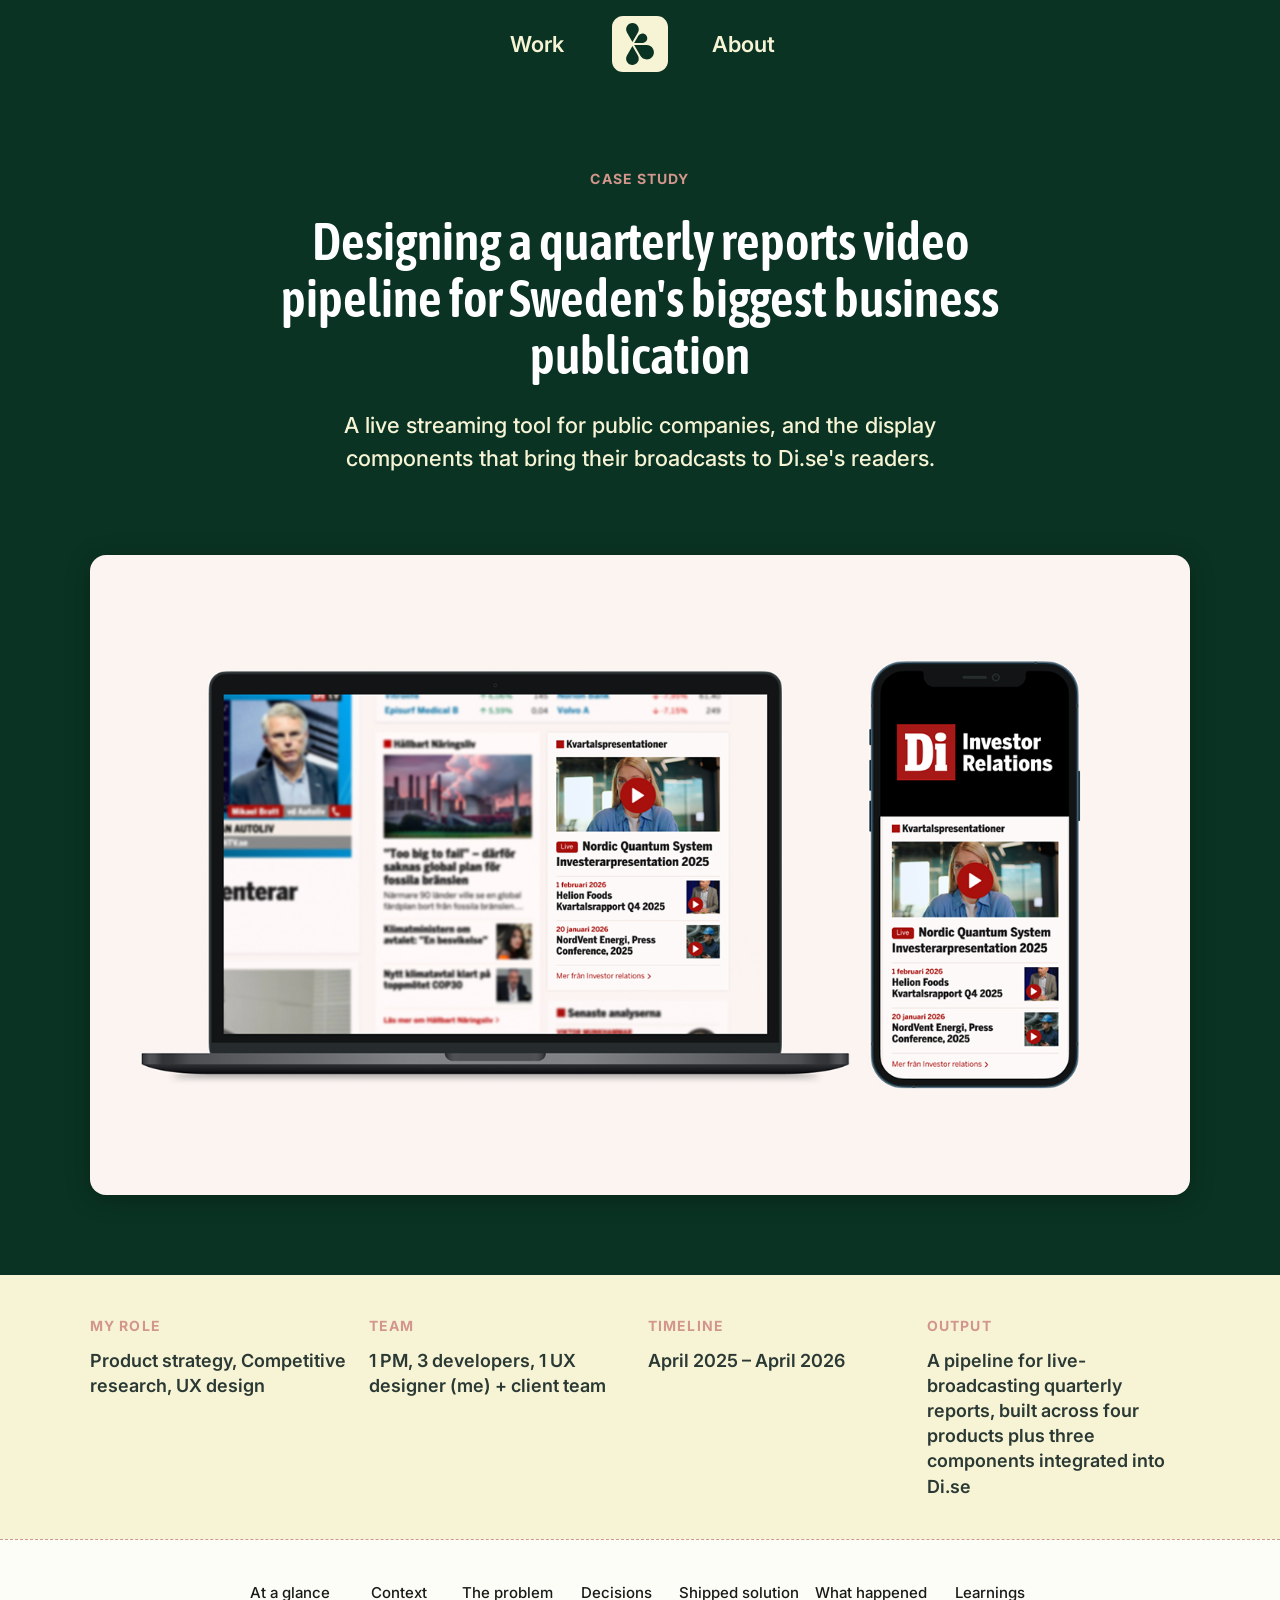
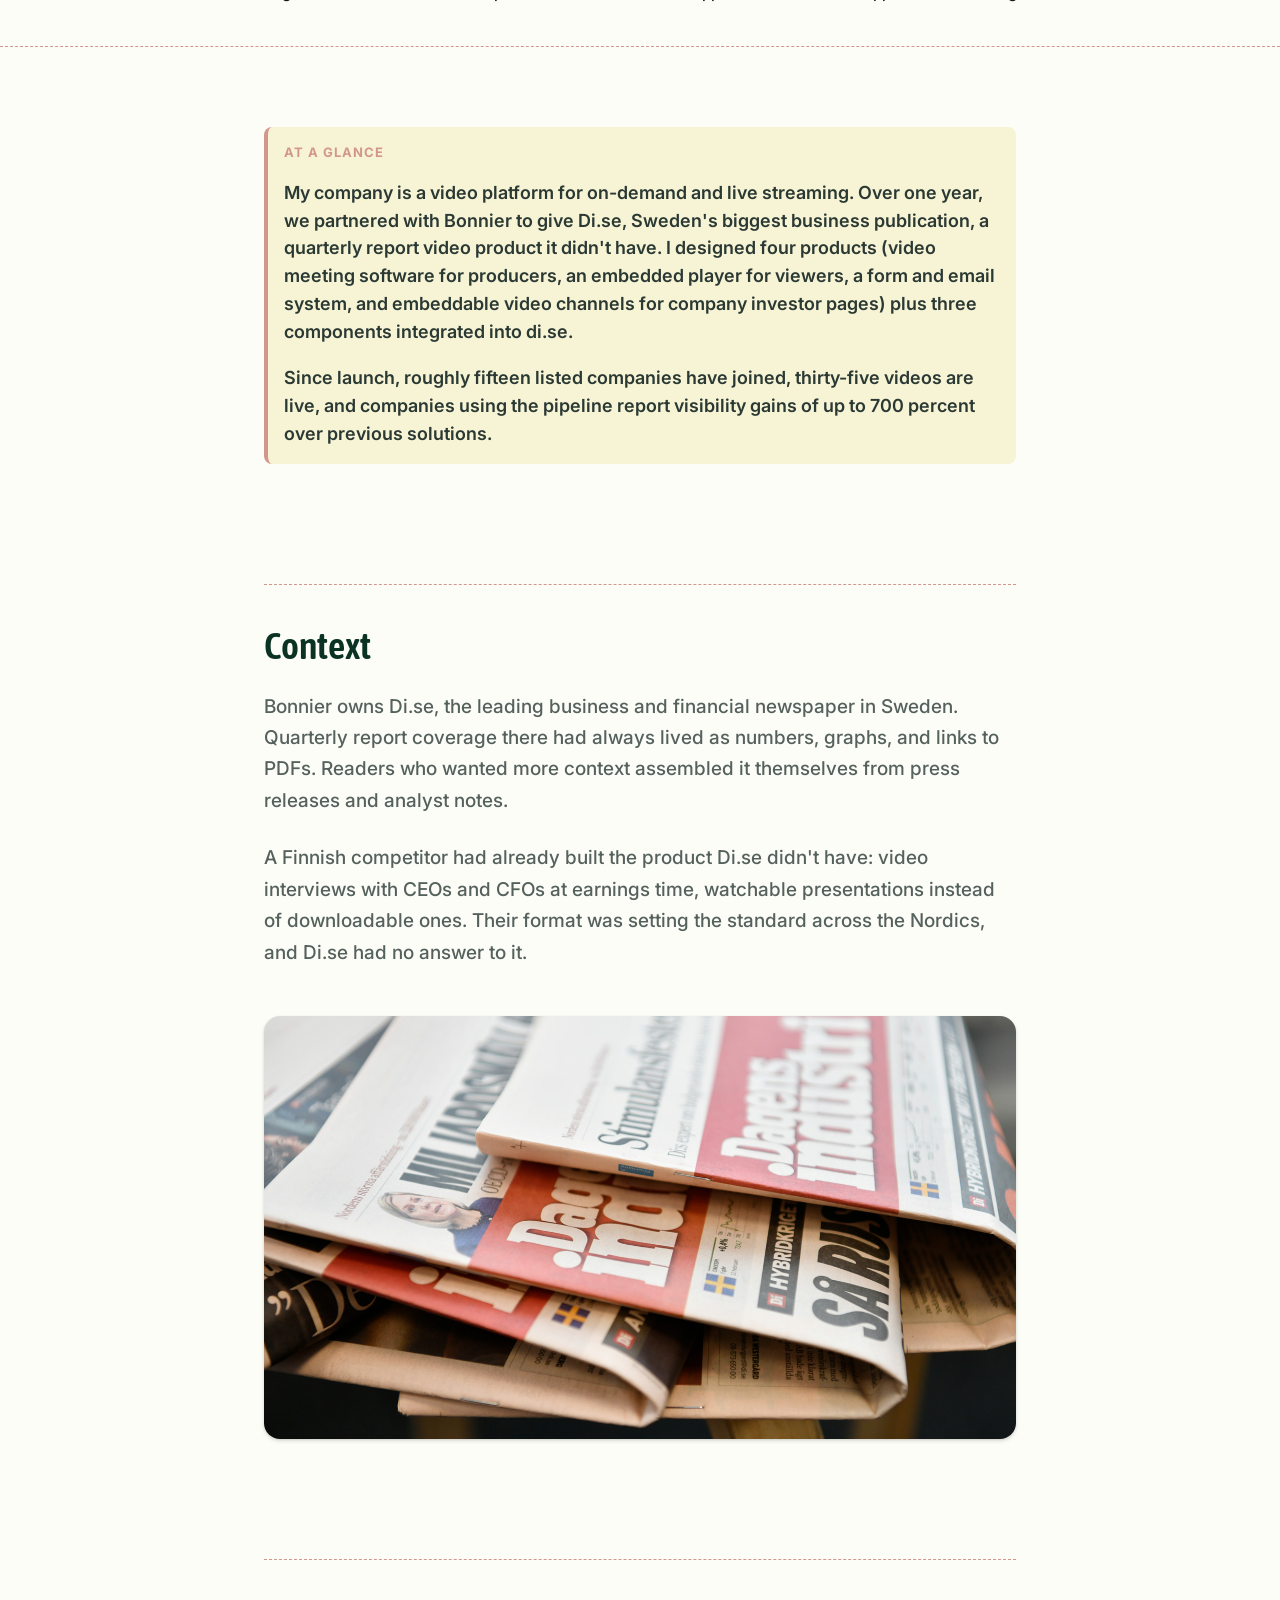
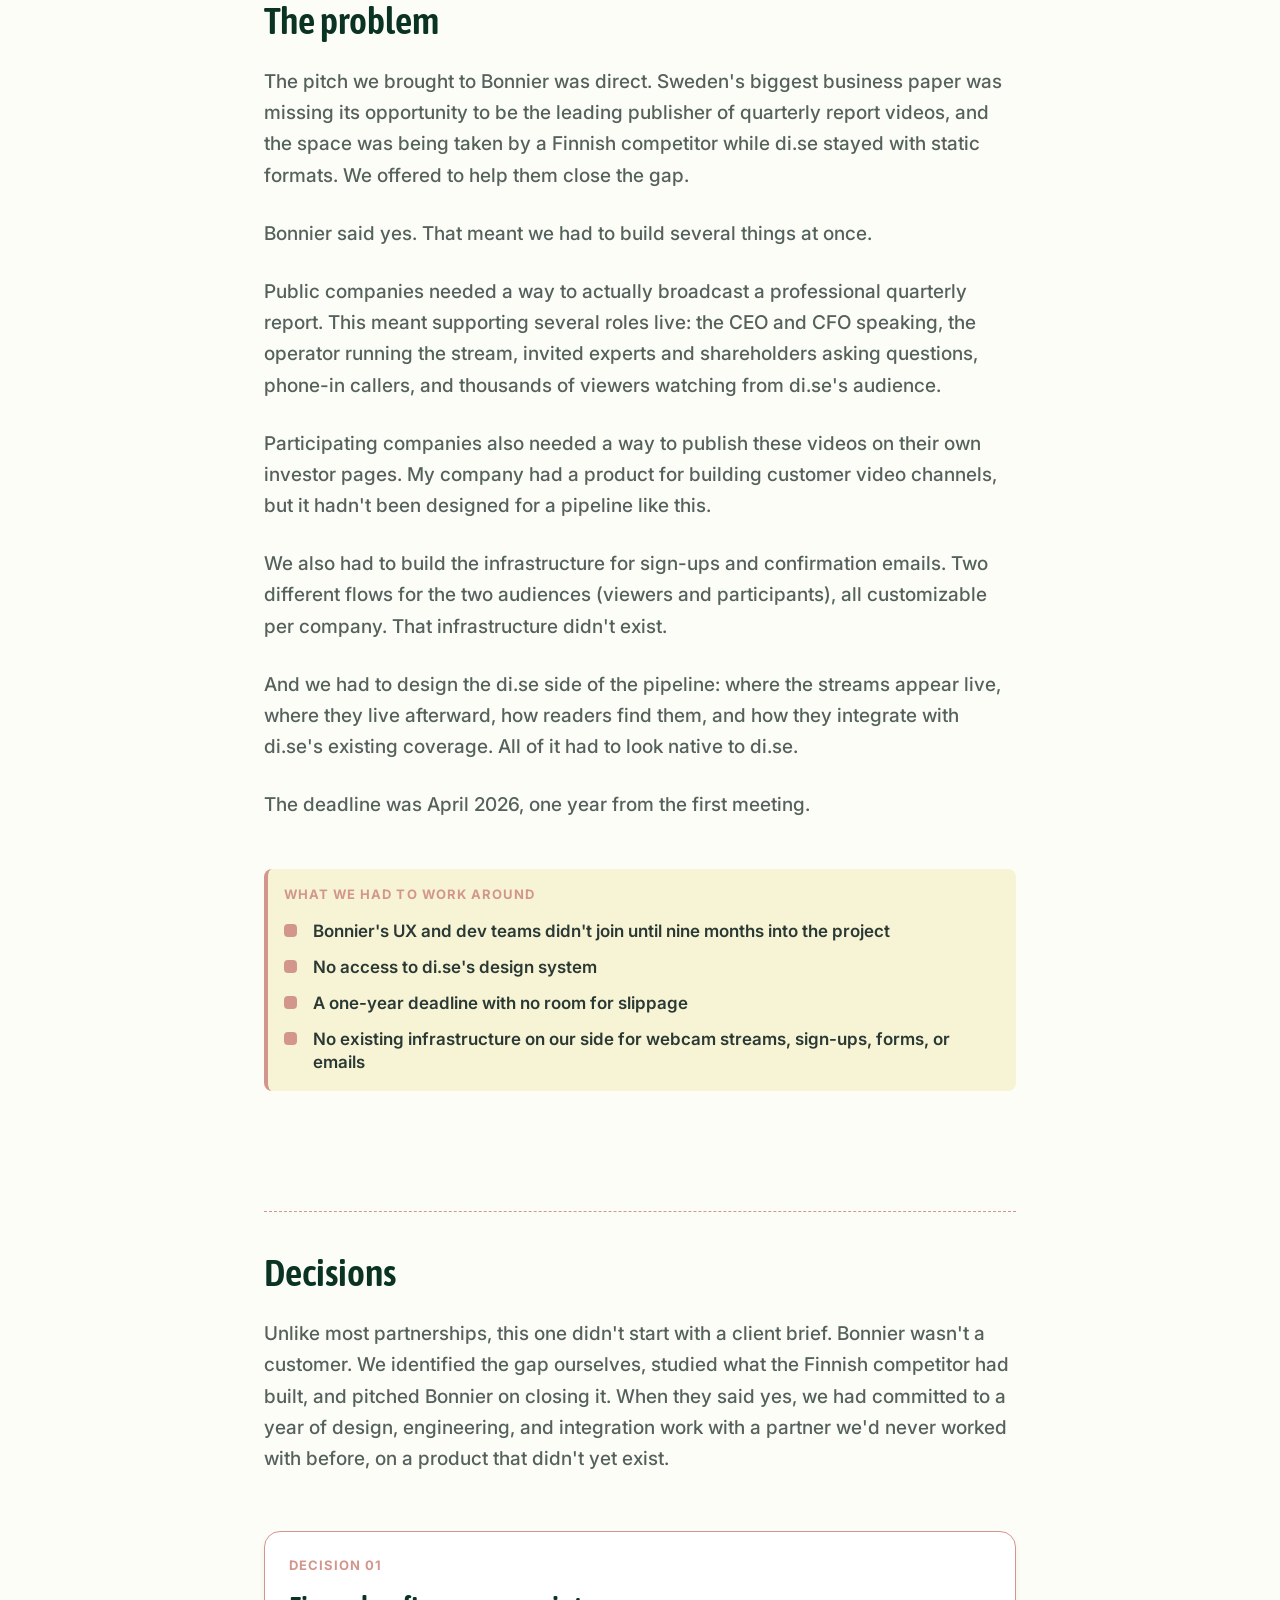
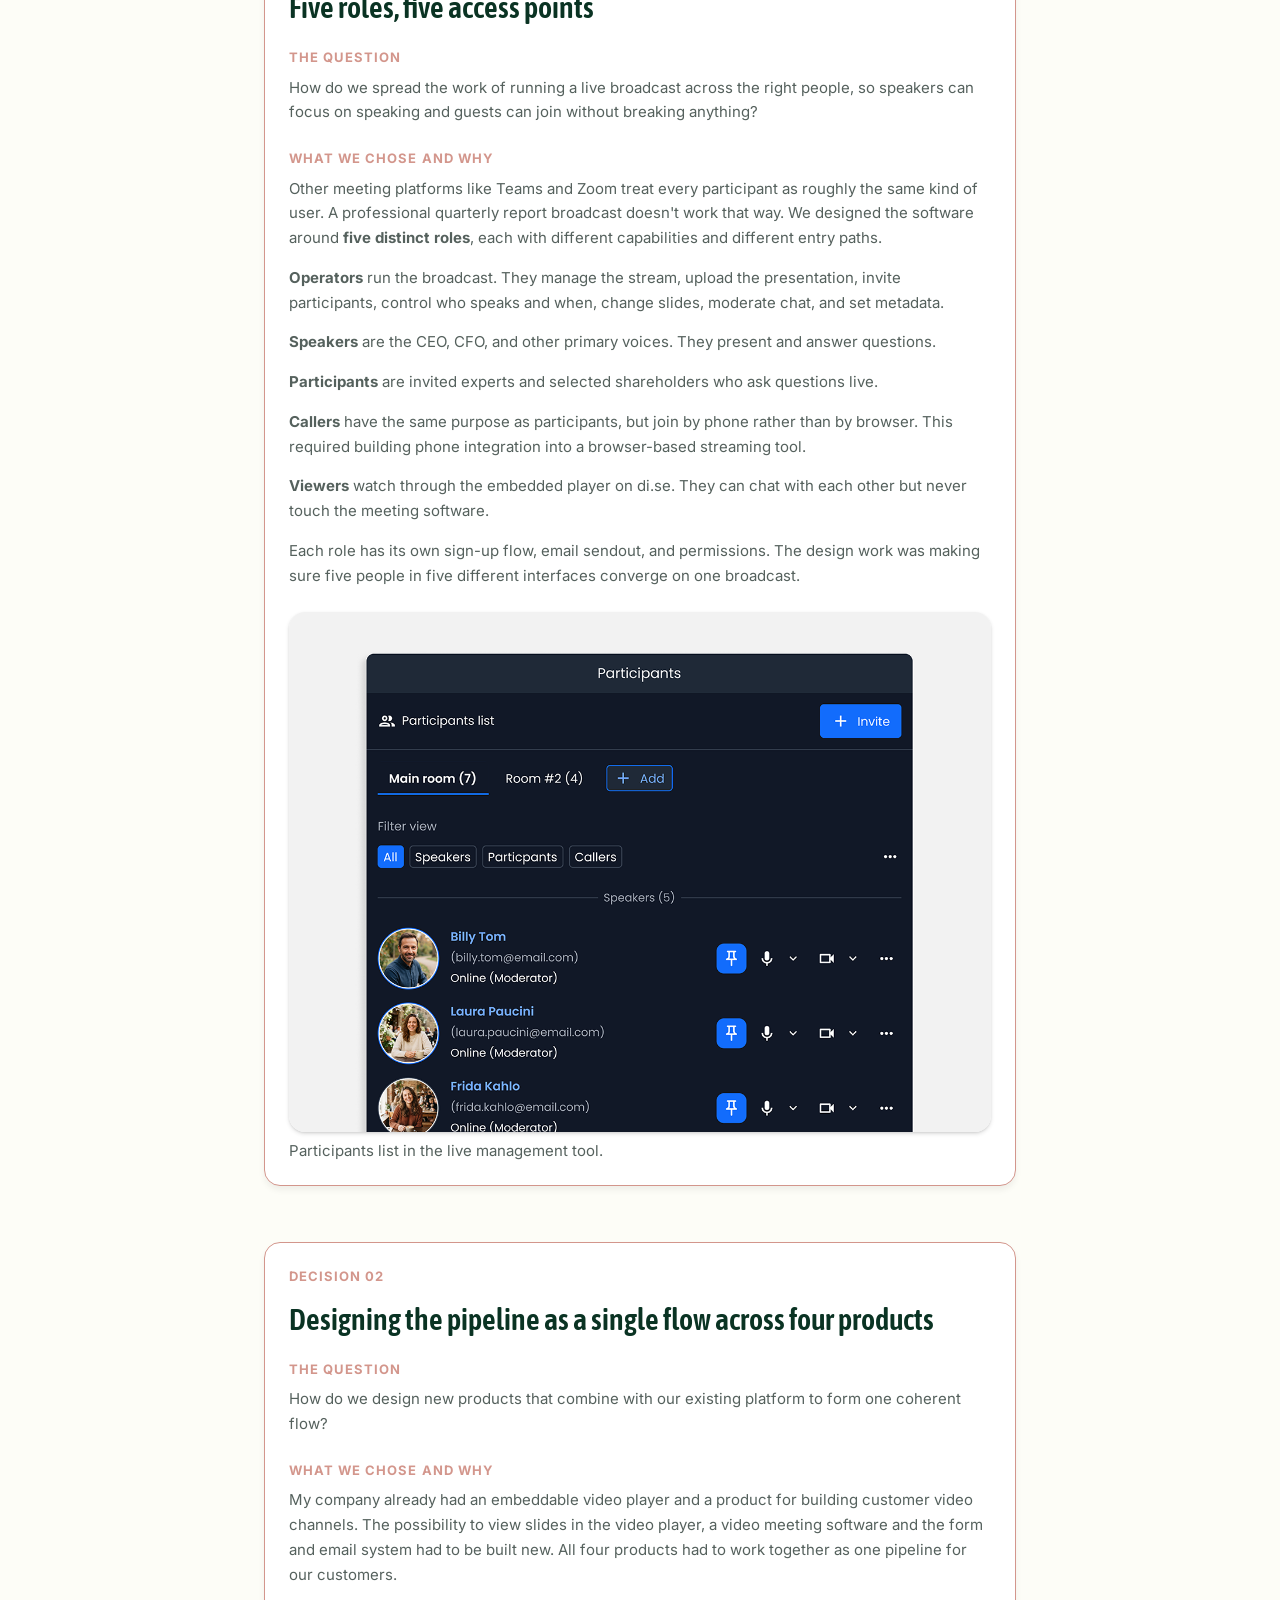
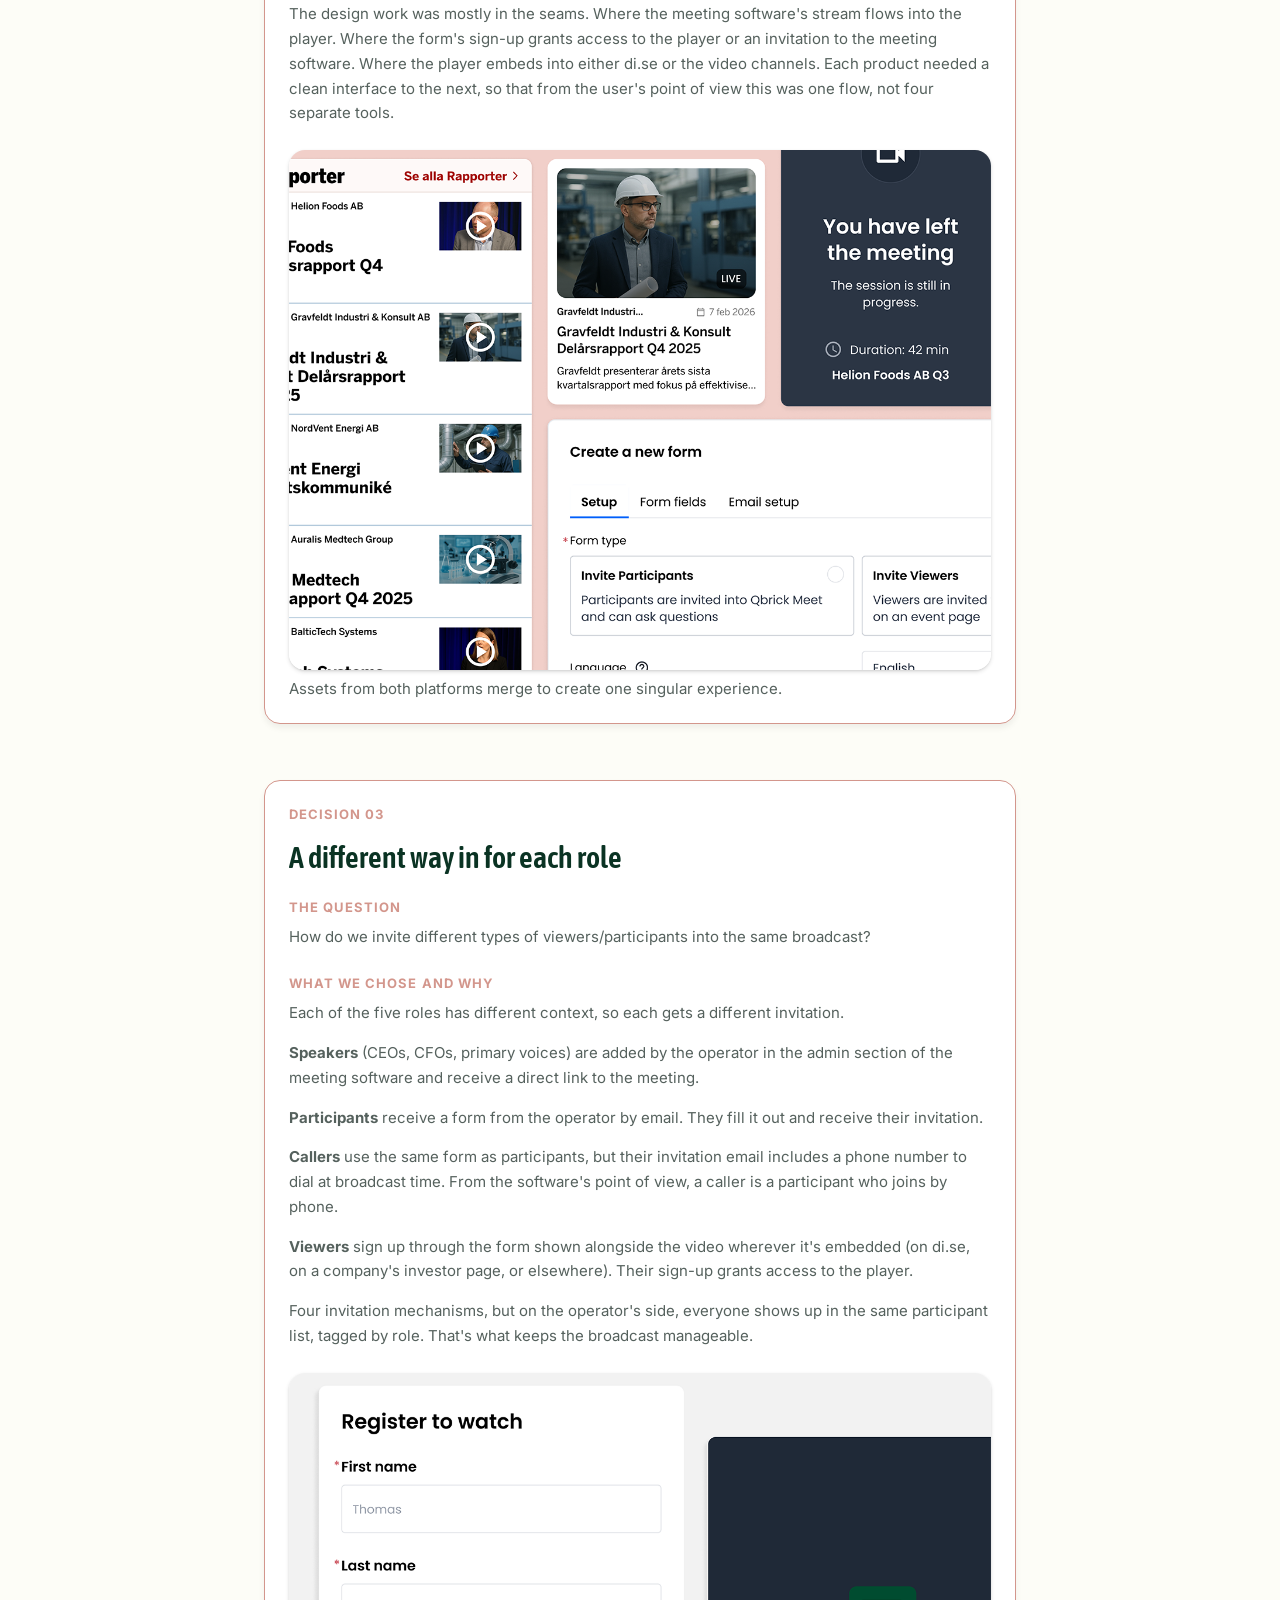
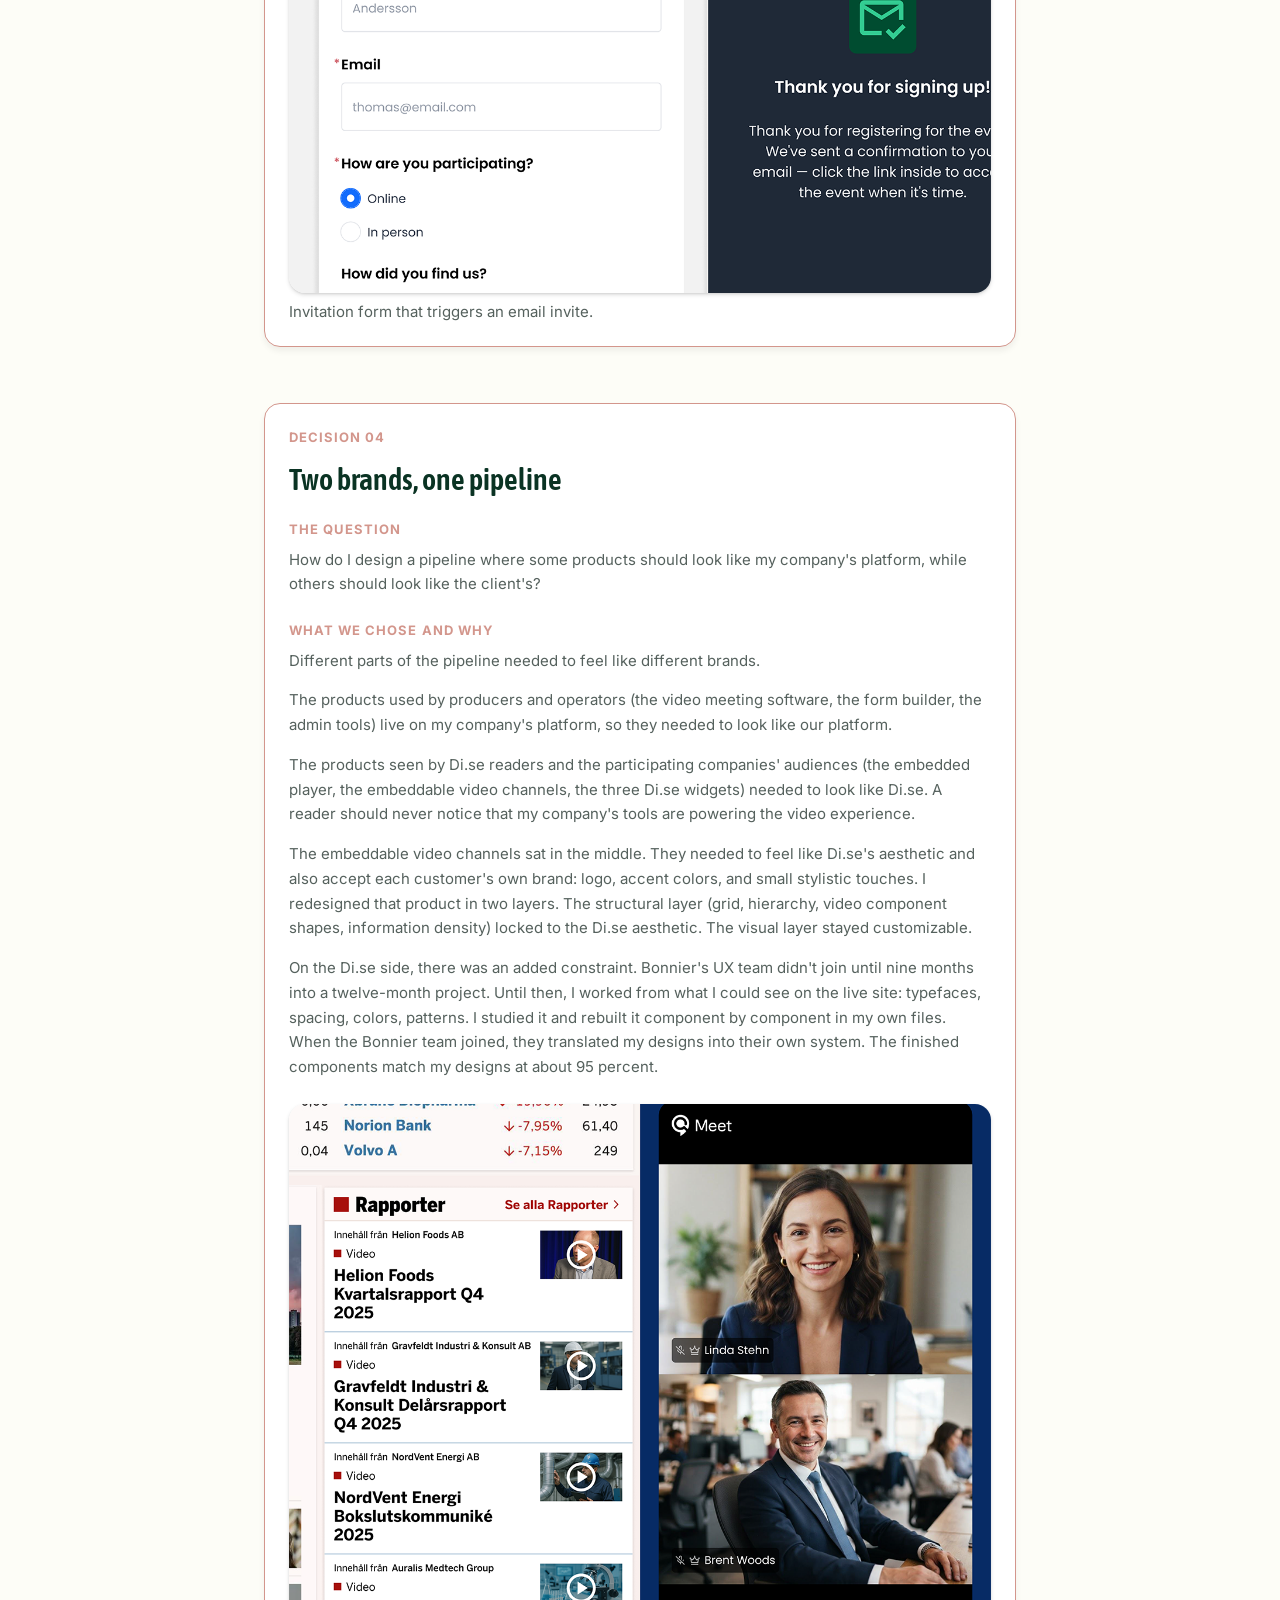
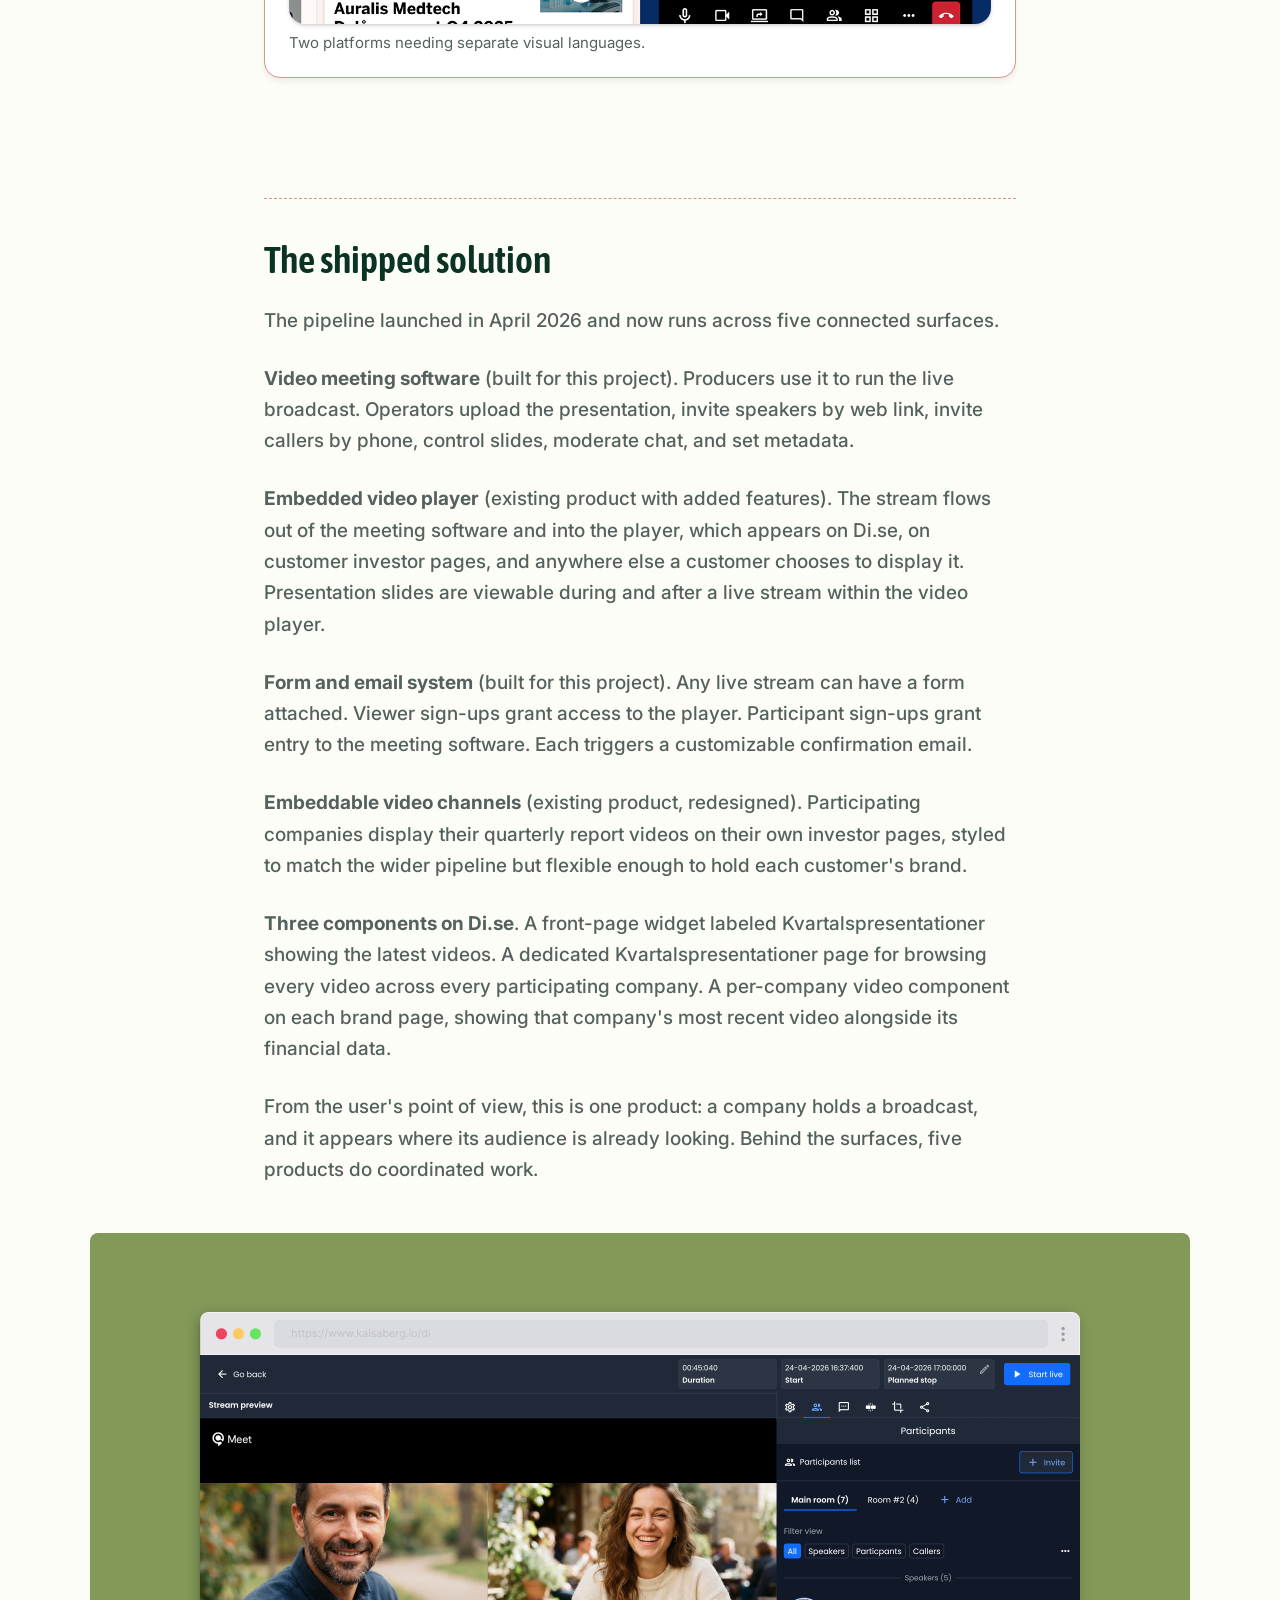
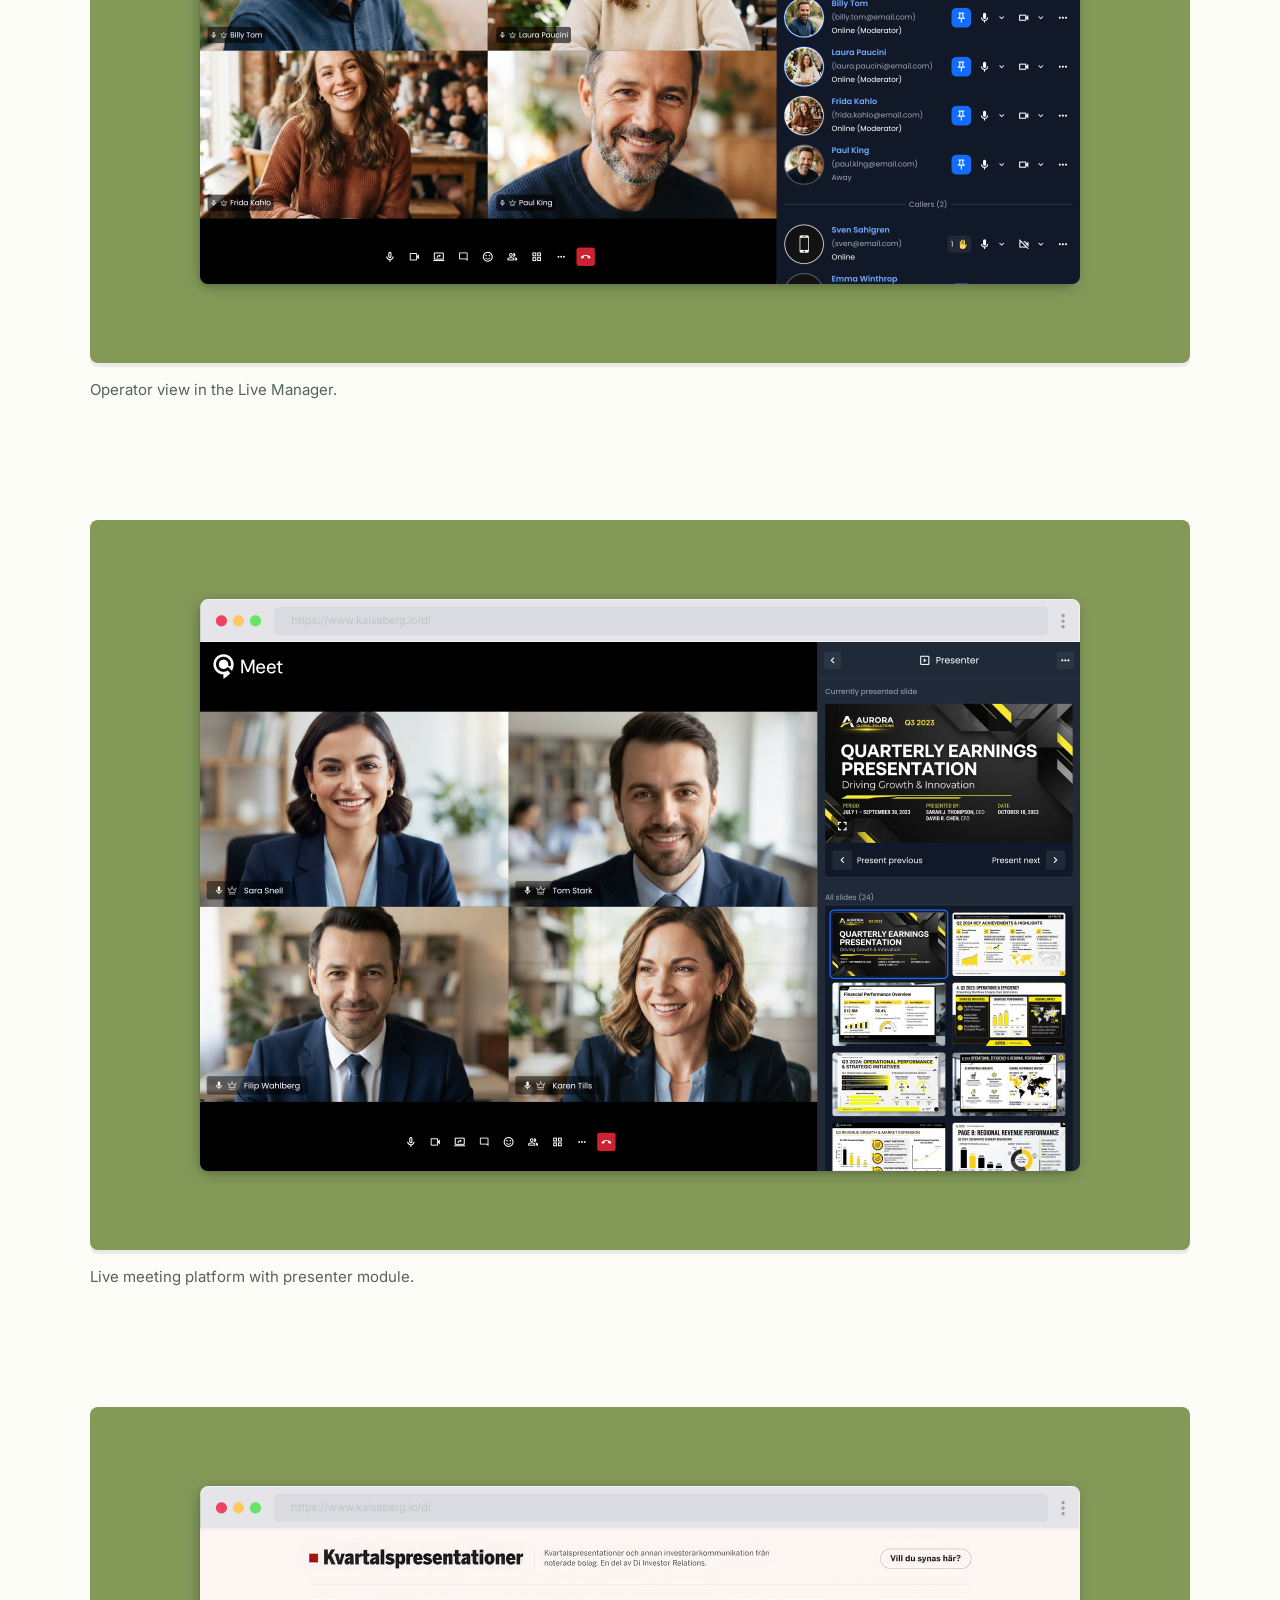
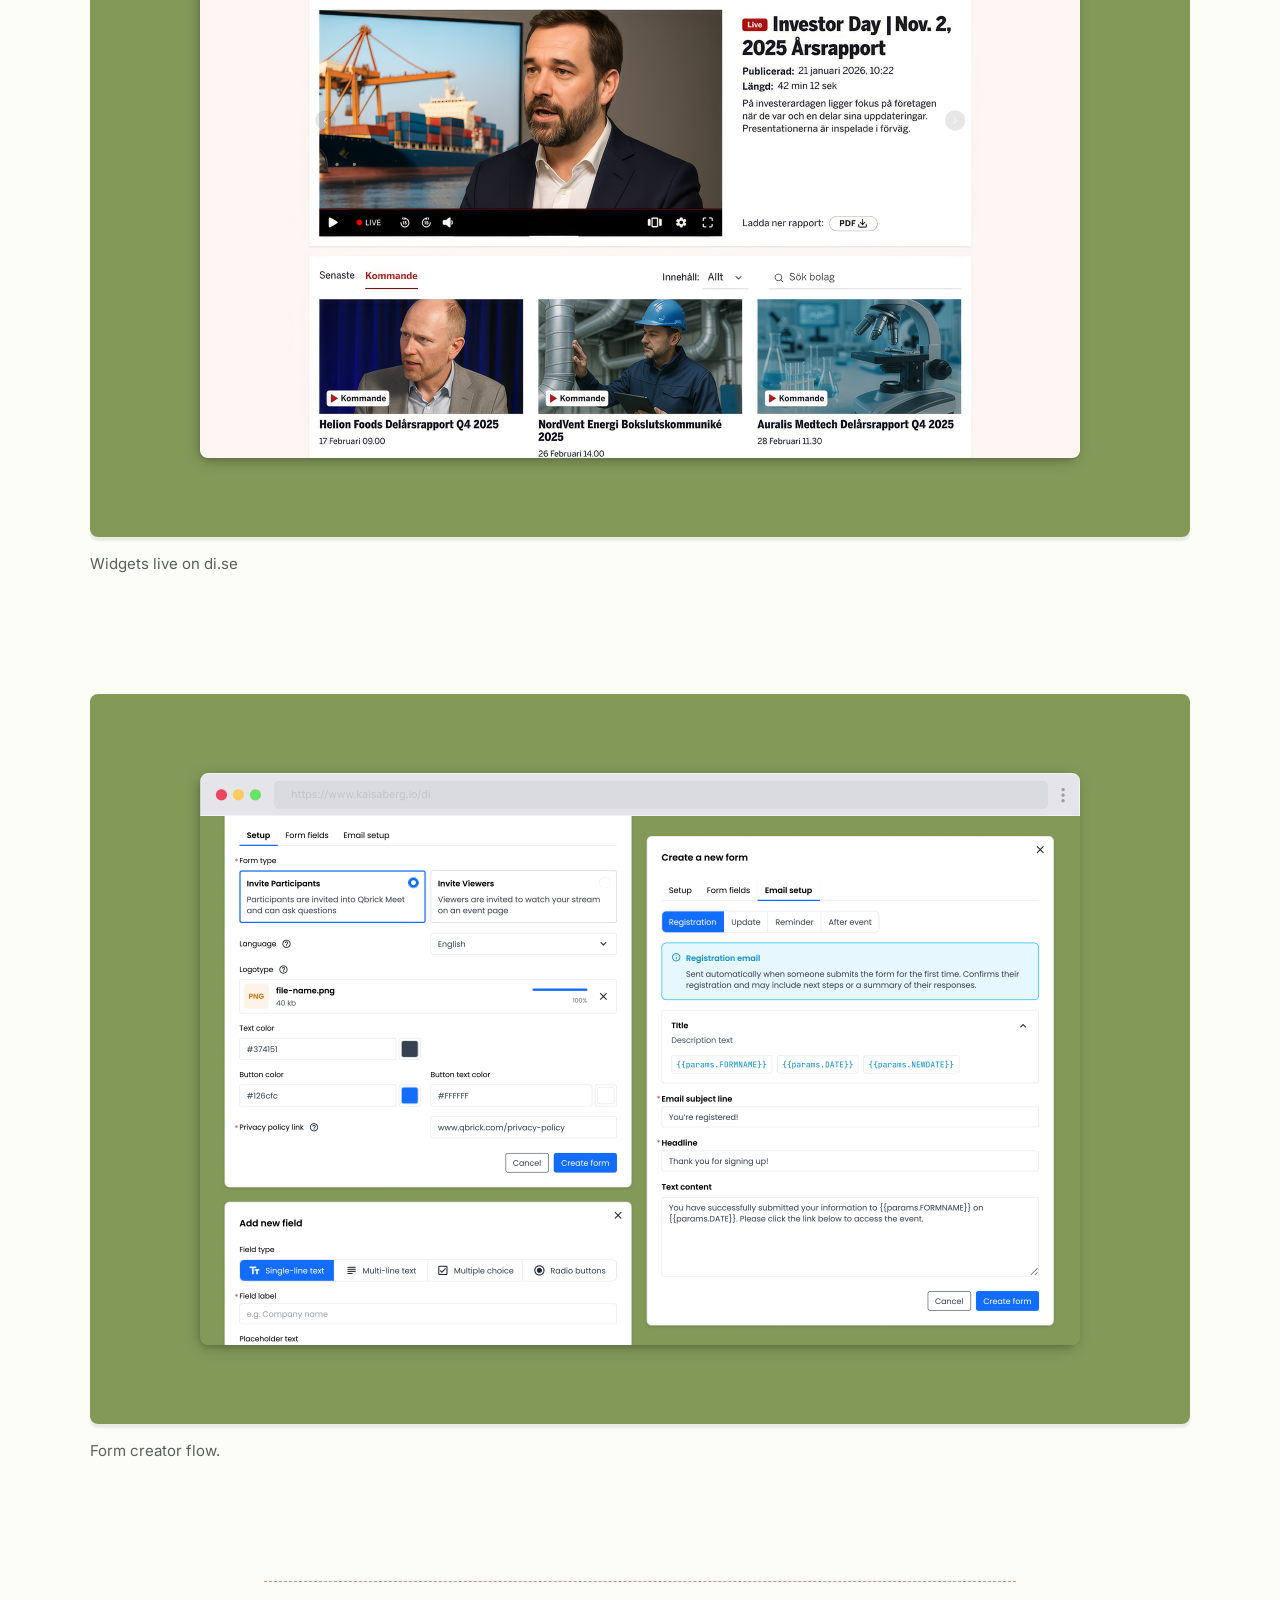
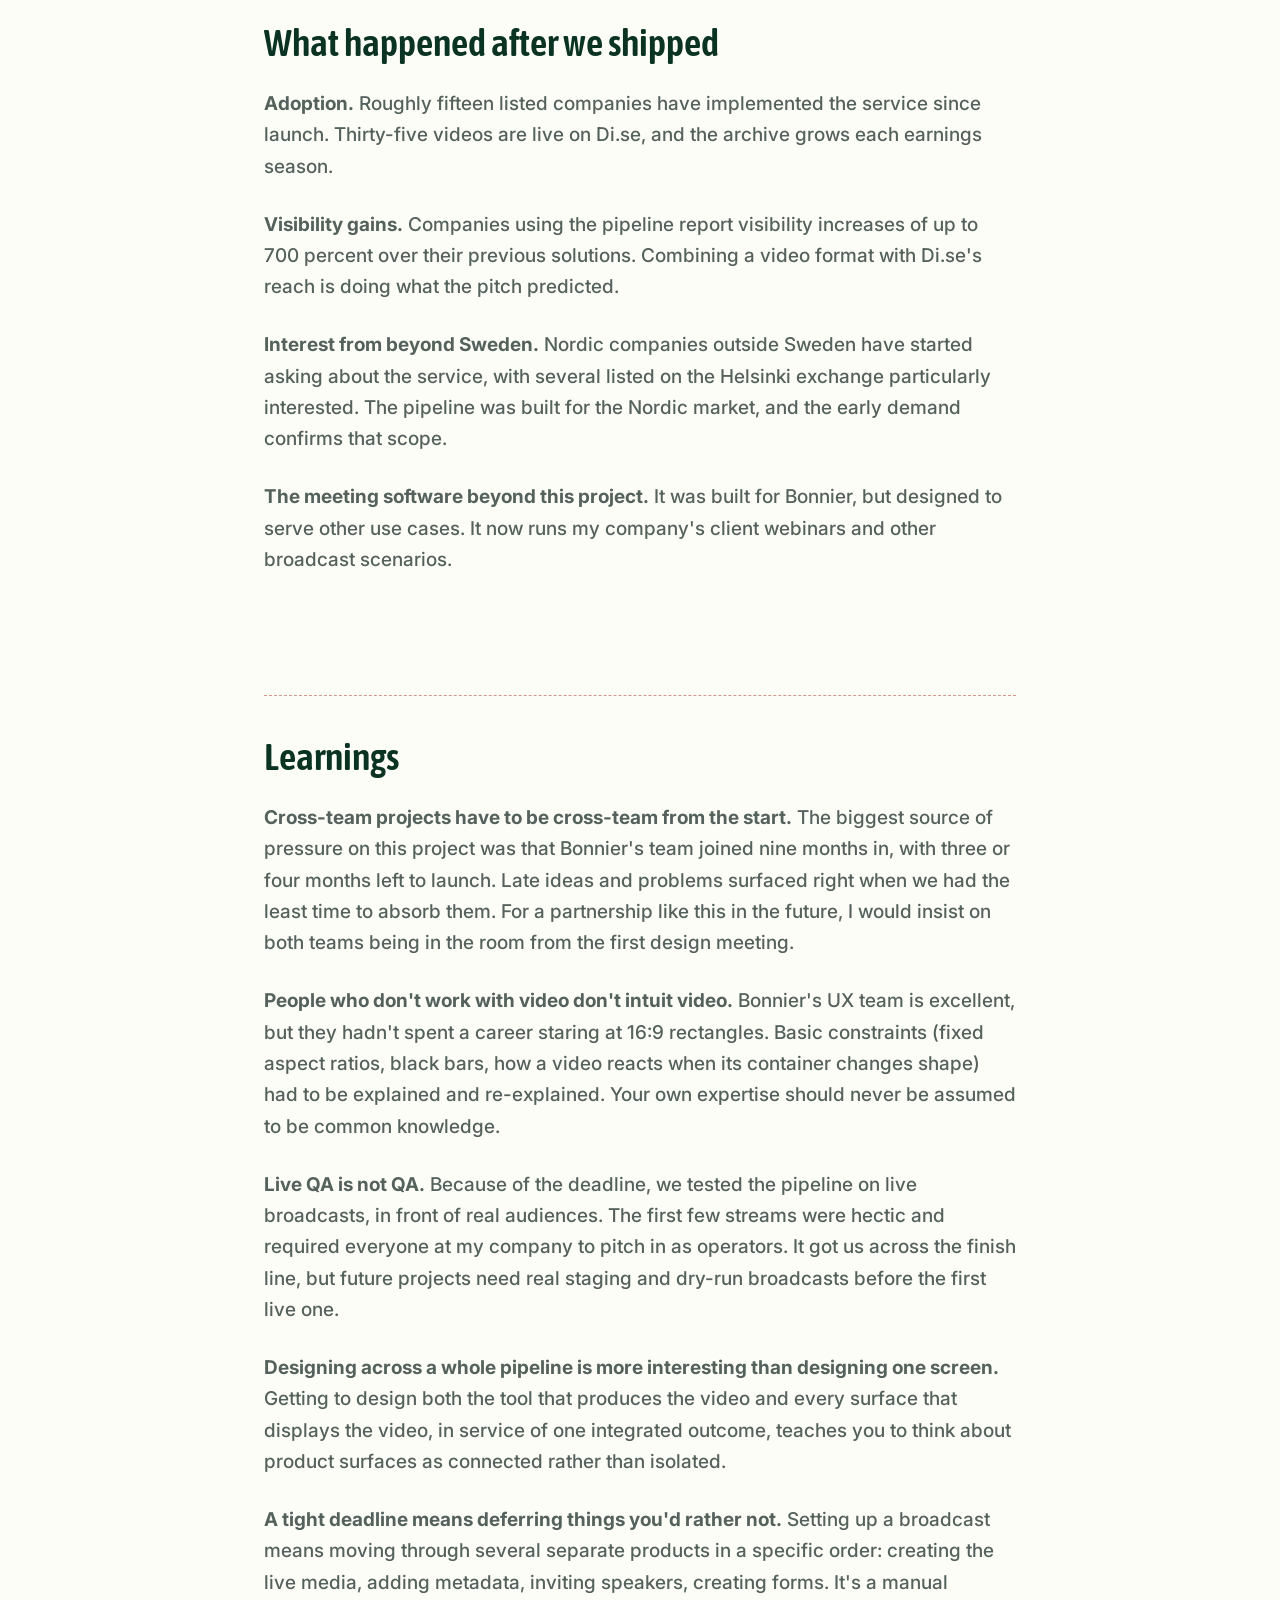
==== commit c64b91ed: "Added meta description and preview image" ====
--- a/work/bonnier.html
+++ b/work/bonnier.html
@@ -7,6 +7,14 @@
   <link rel="preconnect" href="https://fonts.googleapis.com">
   <link rel="preconnect" href="https://fonts.gstatic.com" crossorigin>
   <link href="https://fonts.googleapis.com/css2?family=Asap+Condensed:wght@600&family=Inter:ital,wght@0,400;0,500;0,600;0,700&display=swap" rel="stylesheet">
+  <meta name="description" content="Product designer specialising in UX, design systems and creative solutions. I design the foundations that make good products possible.">
+  <meta property="og:title" content="Designing a quarterly reports video pipeline for Sweden's biggest business publication — Kaisa Berg">
+  <meta property="og:description" content="Product designer specialising in UX, design systems and creative solutions. I design the foundations that make good products possible.">
+  <meta property="og:image" content="https://kaisaberg.github.io/og-image.png">
+  <meta property="og:url" content="https://kaisaberg.github.io/work/bonnier.html">
+  <meta property="og:type" content="website">
+  <meta name="twitter:card" content="summary_large_image">
+  <link rel="icon" type="image/png" href="../k_favicon.png">
   <link rel="stylesheet" href="../style.css?v=12">
 </head>
 <body>
--- a/style.css
+++ b/style.css
@@ -1085,20 +1085,36 @@
 
   /* --- HERO (index) --- */
 
-  /* Switch hero height back to a sensible fixed floor on small screens */
+  /* Hero height on mobile */
   .hero {
-    min-height: 520px;
-  }
-
-  /* Hide hands and talk bubble — too small to read, distracts from content */
-  .hand-left-wrap,
-  .hand-right-wrap,
+    min-height: 560px;
+  }
+
+  /* Hide talk bubble only */
   .talk-bubble {
     display: none;
   }
 
+  /* Left hand: smaller, anchored top-left — sits above the text */
+  .hand-left-wrap {
+    width: 54%;
+    left: -6%;
+    top: 52px;
+    animation: none;
+  }
+
+  /* Right hand: smaller, anchored bottom-right — sits below the text */
+  .hand-right-wrap {
+    width: 60%;
+    right: -6%;
+    top: auto;
+    bottom: 56px; /* above the tags bar */
+    animation: none;
+  }
+
+  /* Push hero text into the space between the two hands */
   .hero-content {
-    padding: 80px 20px 60px;
+    padding: 190px 20px 120px;
     max-width: 100%;
   }
 
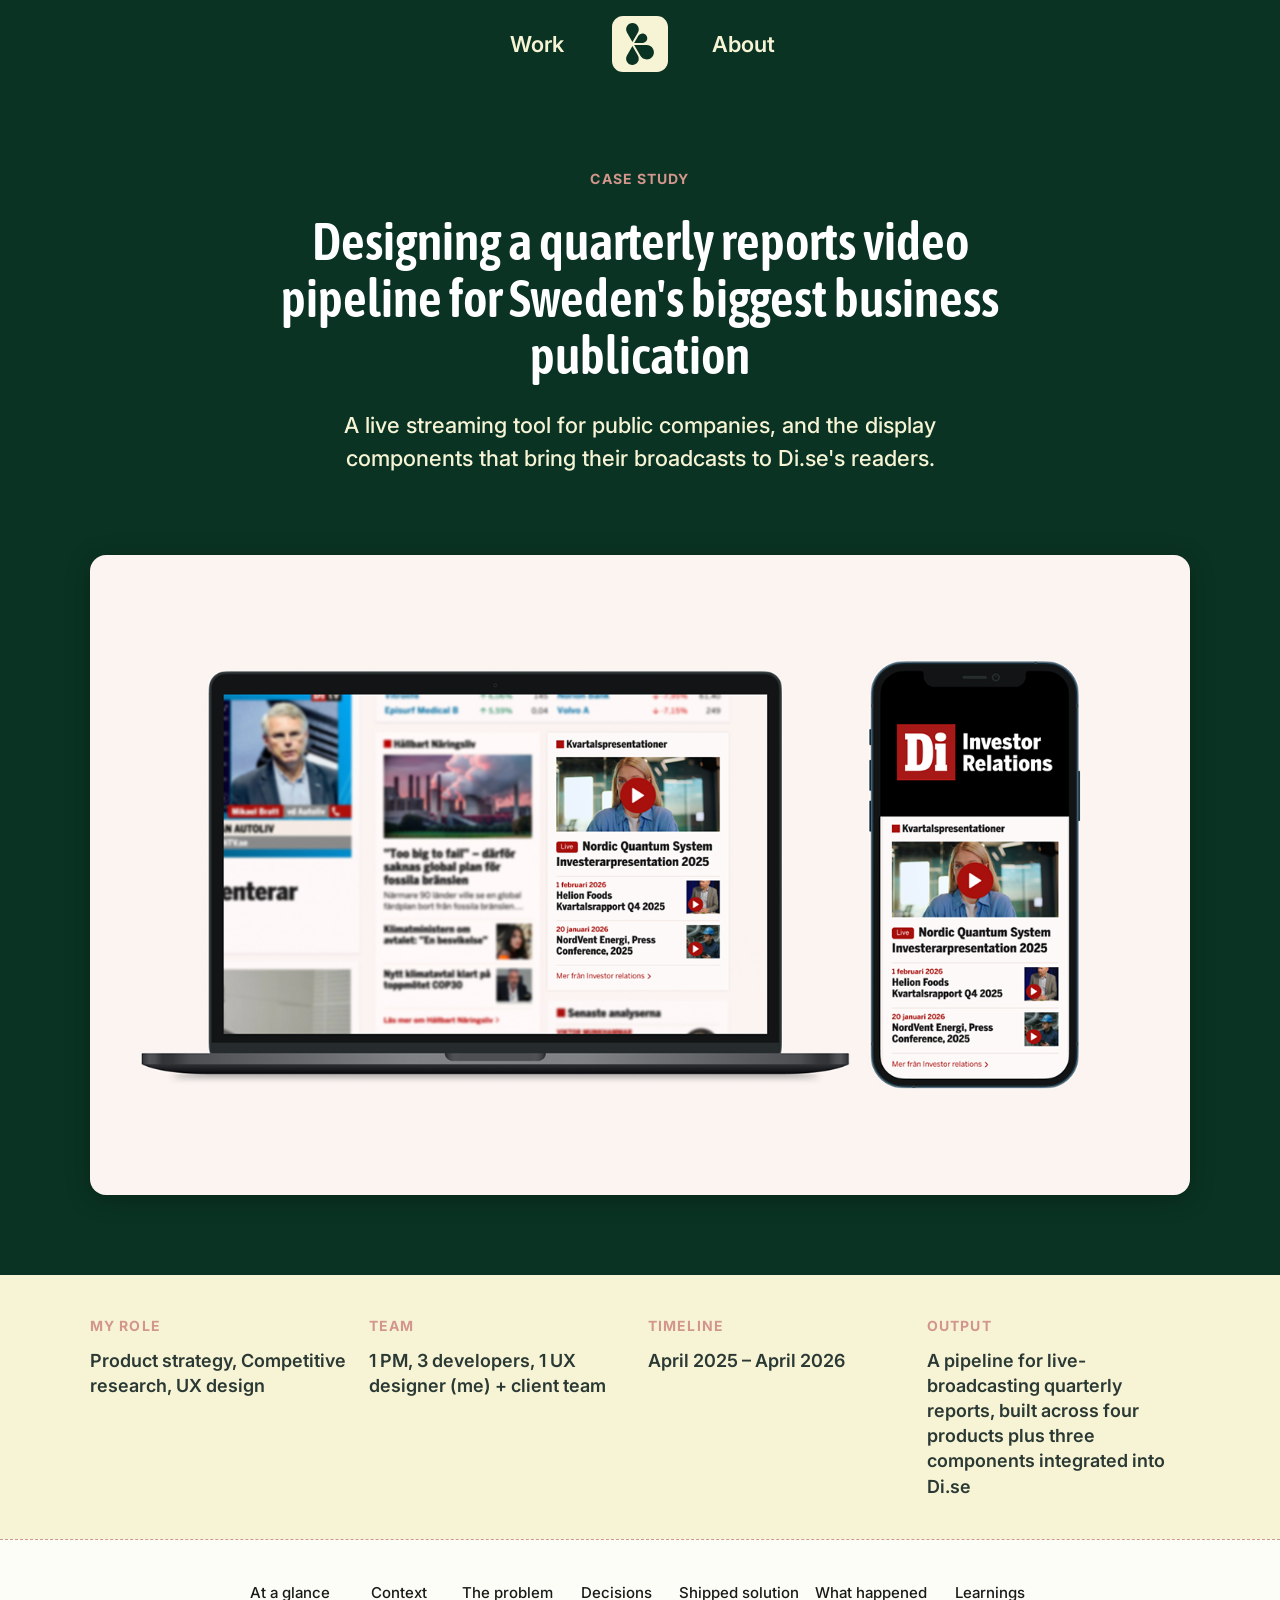
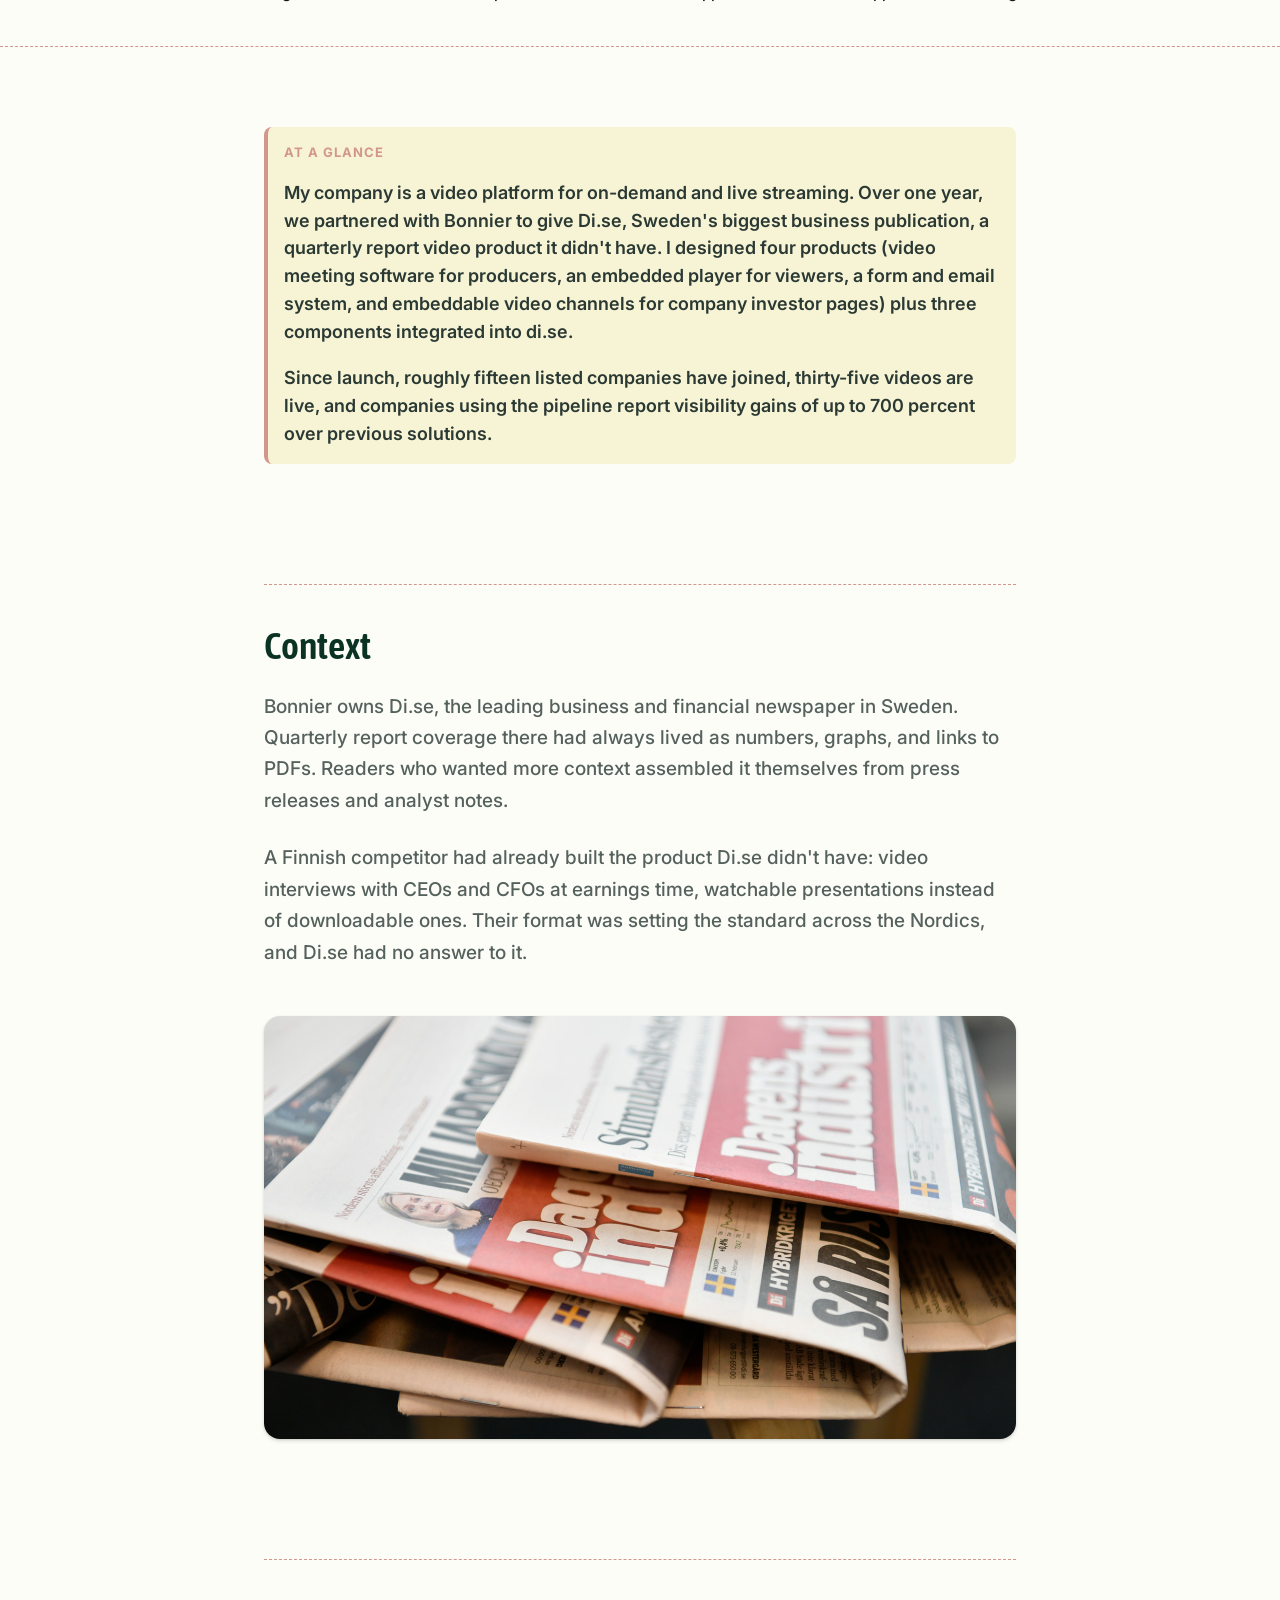
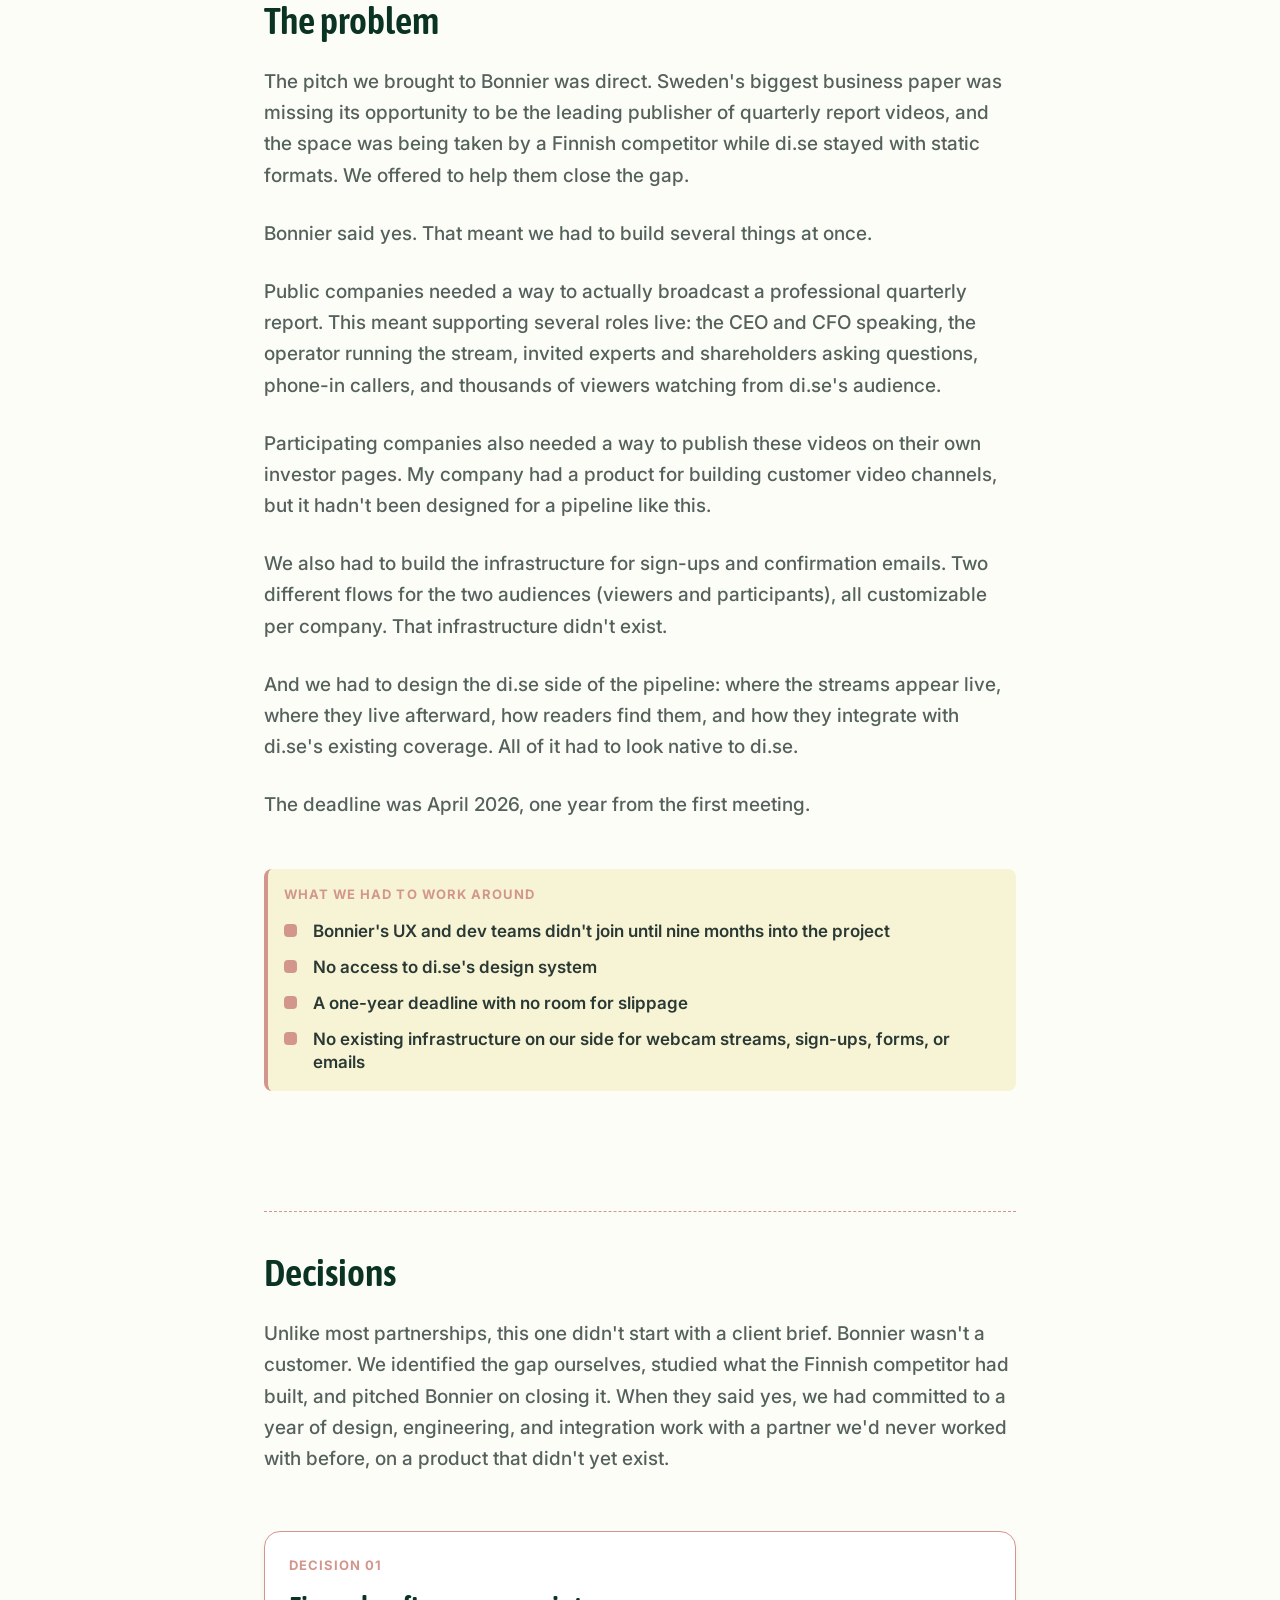
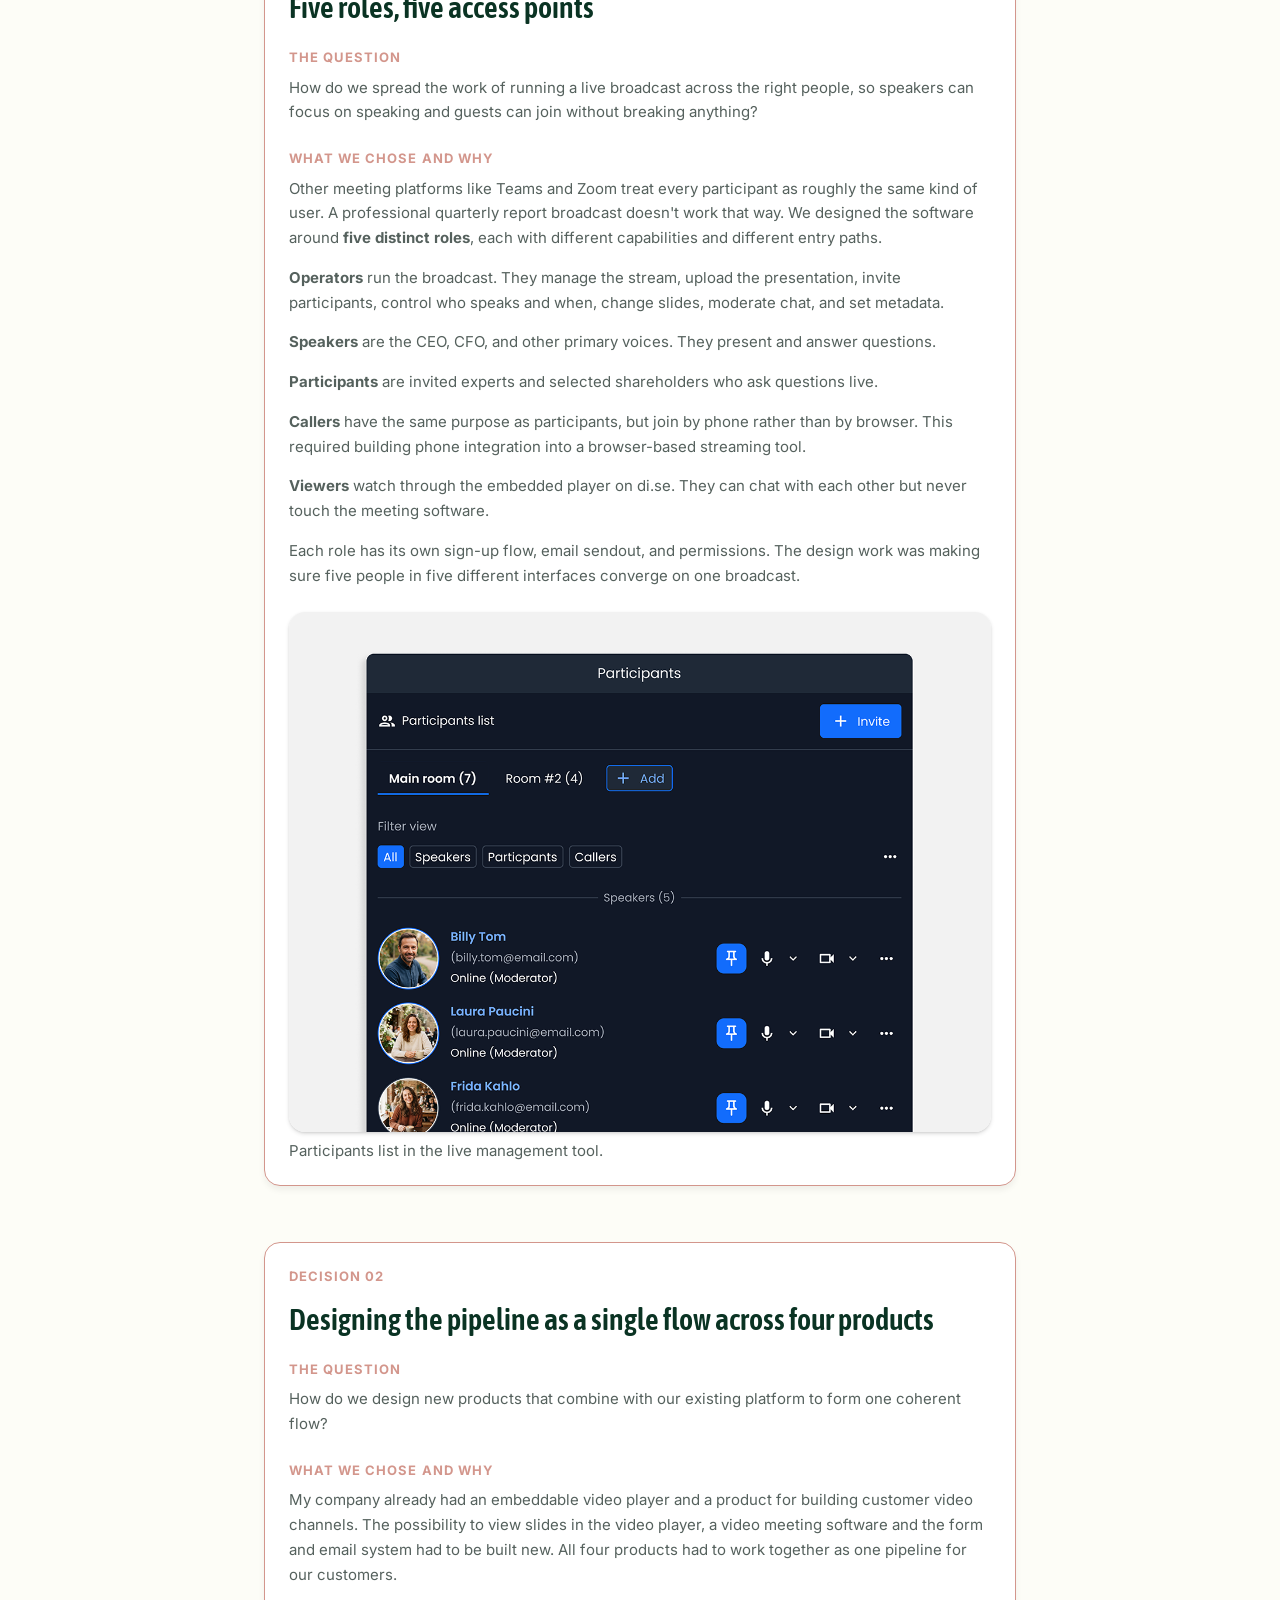
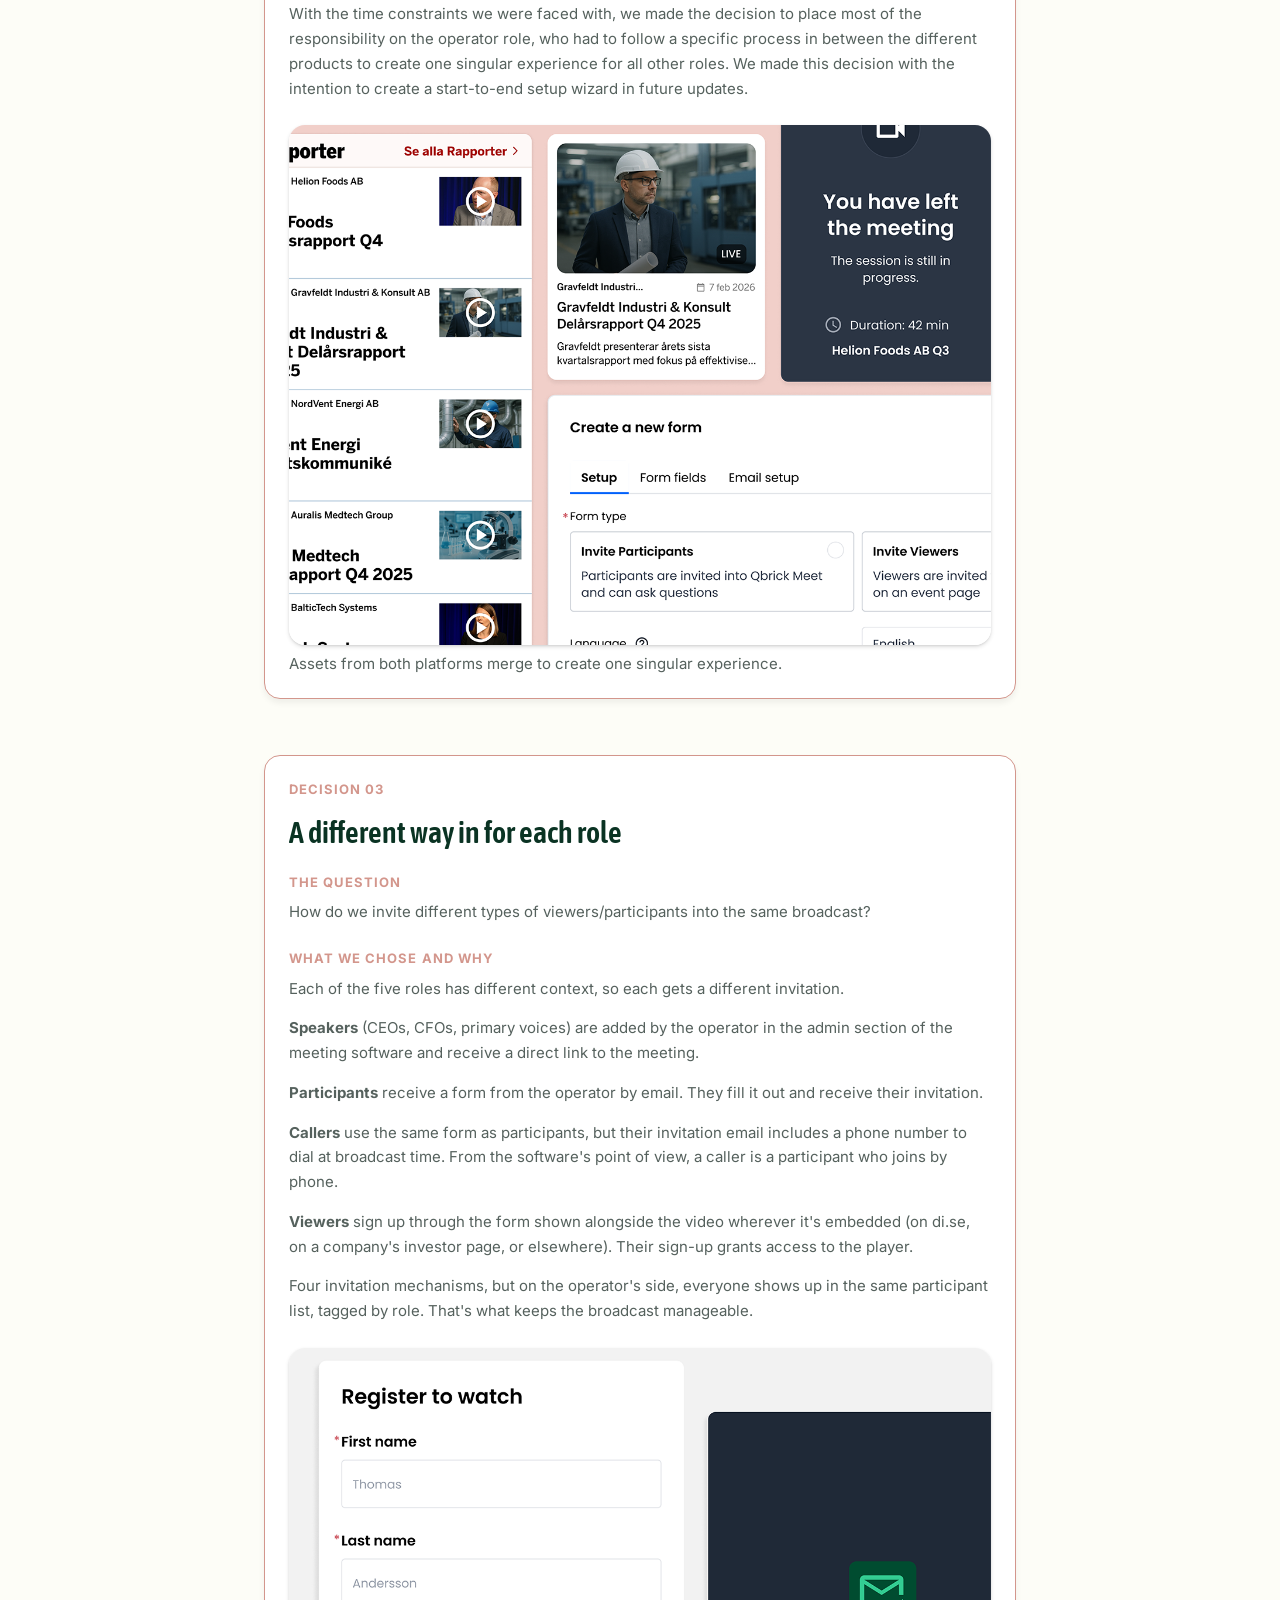
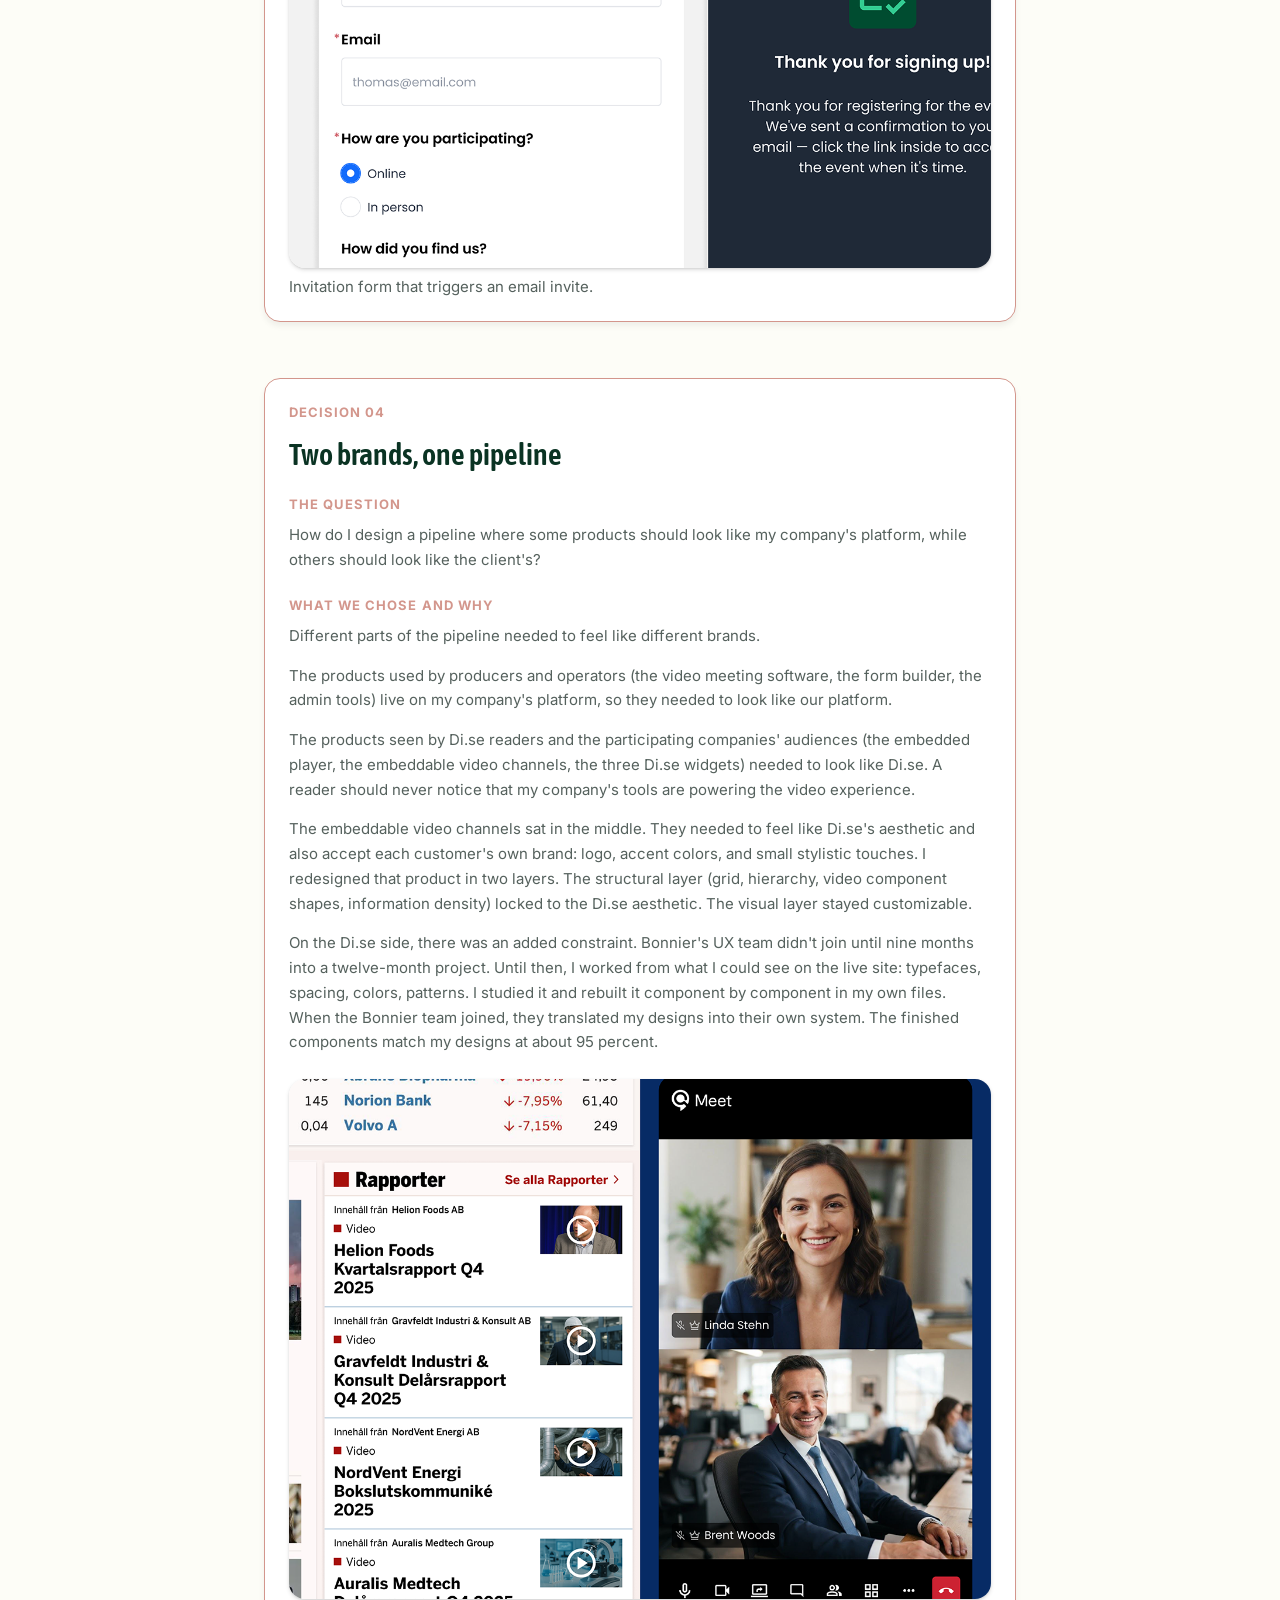
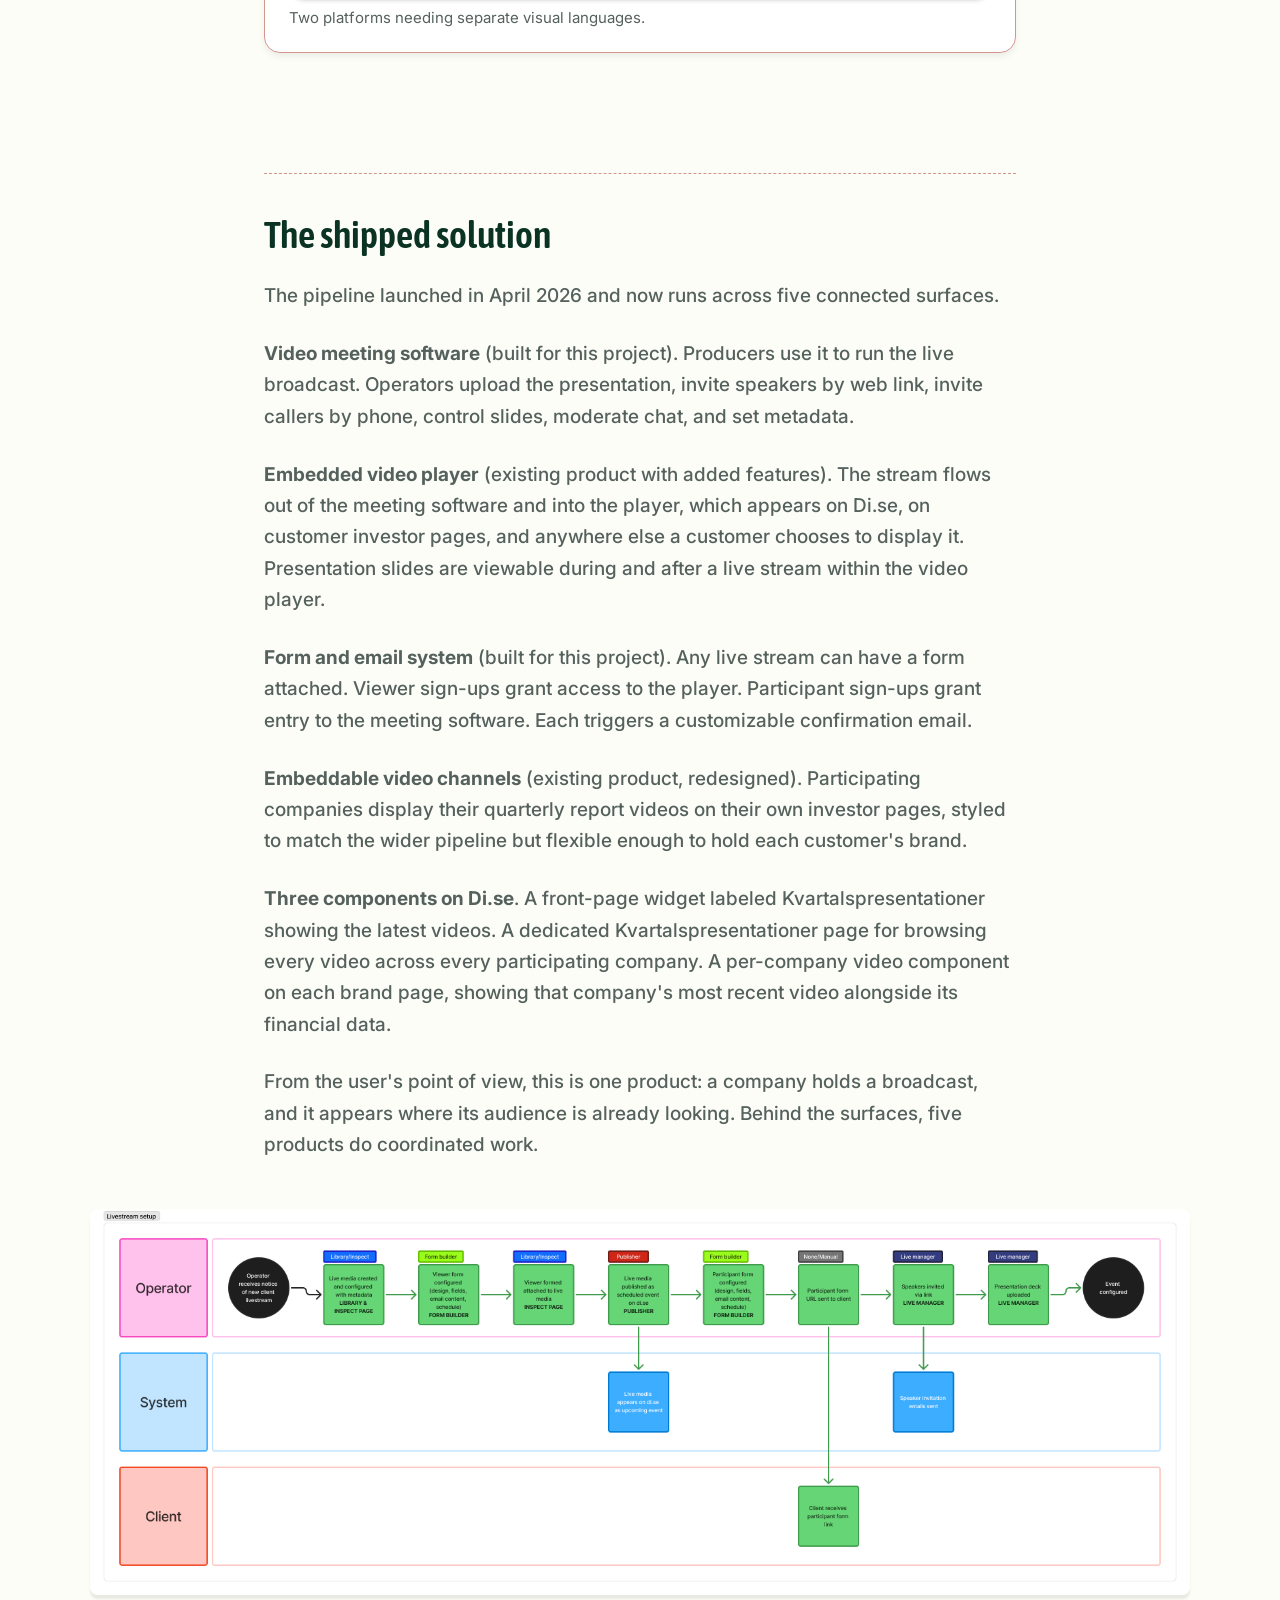
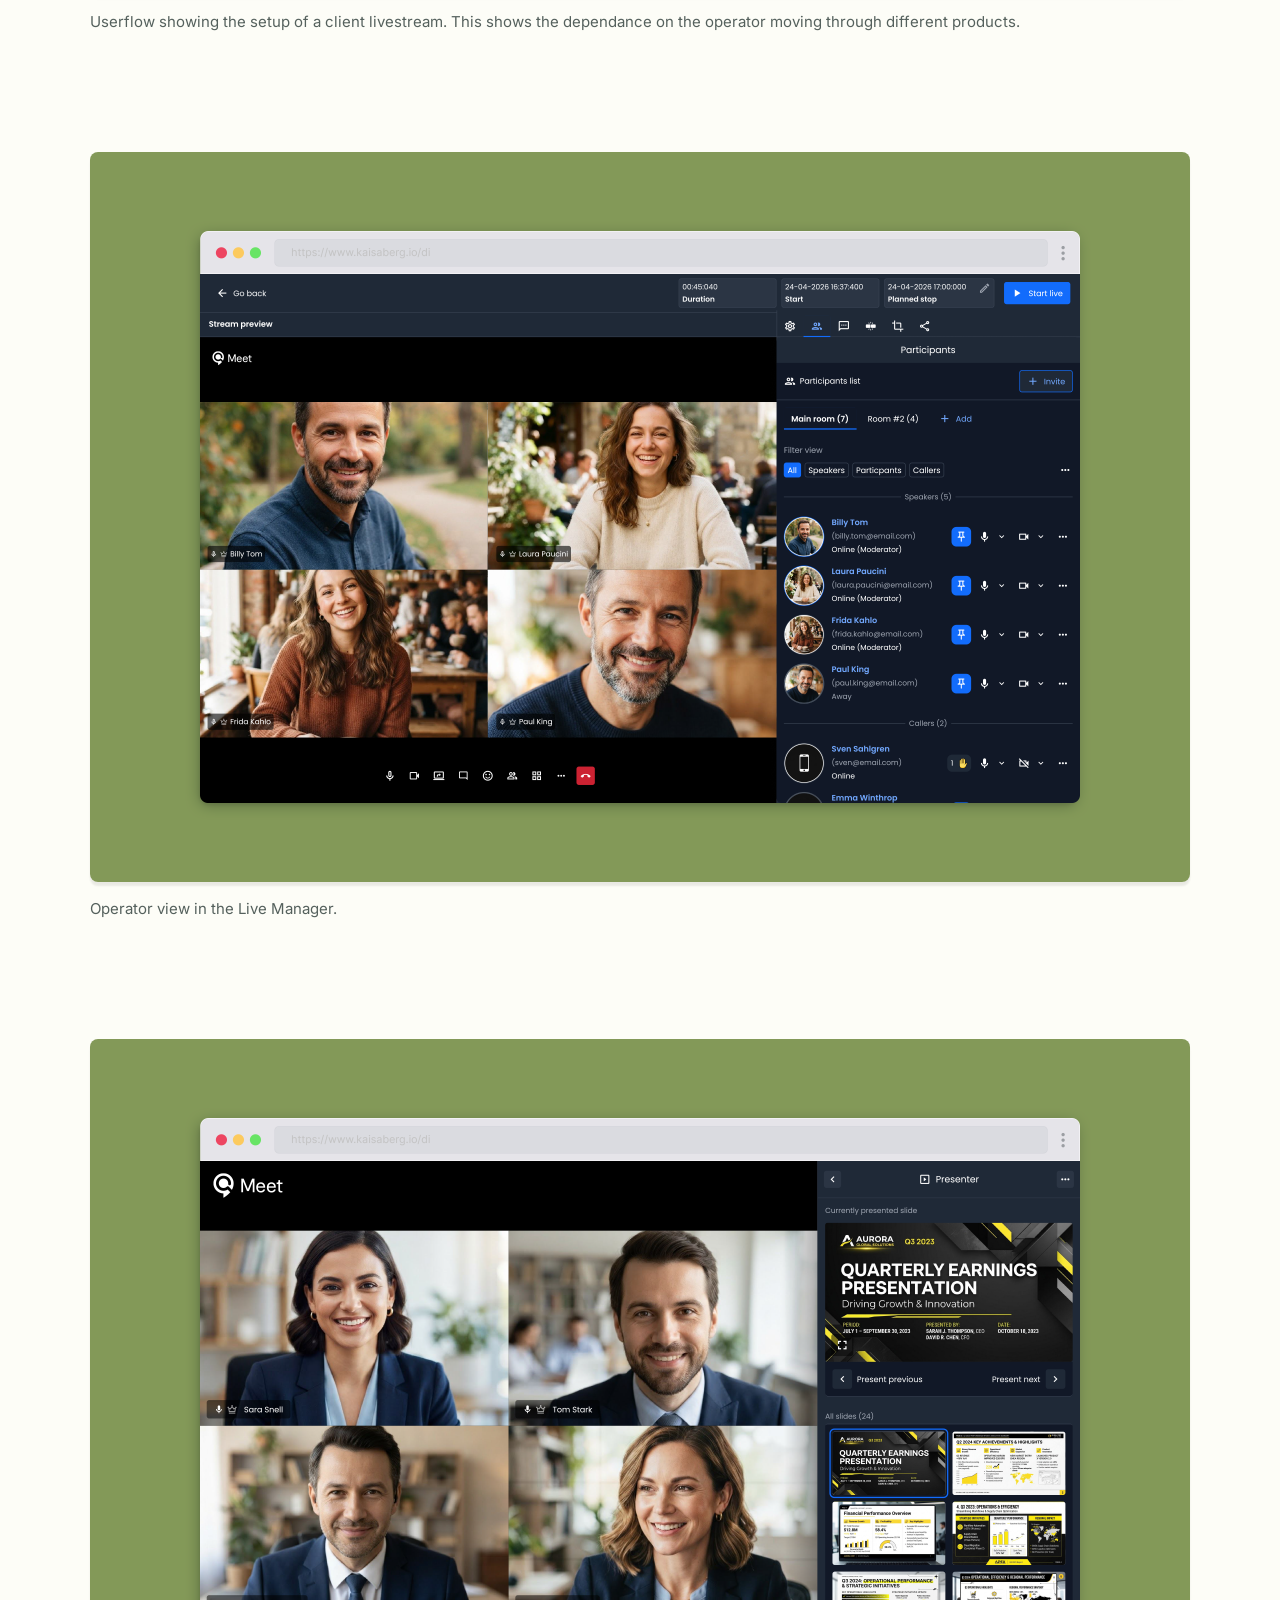
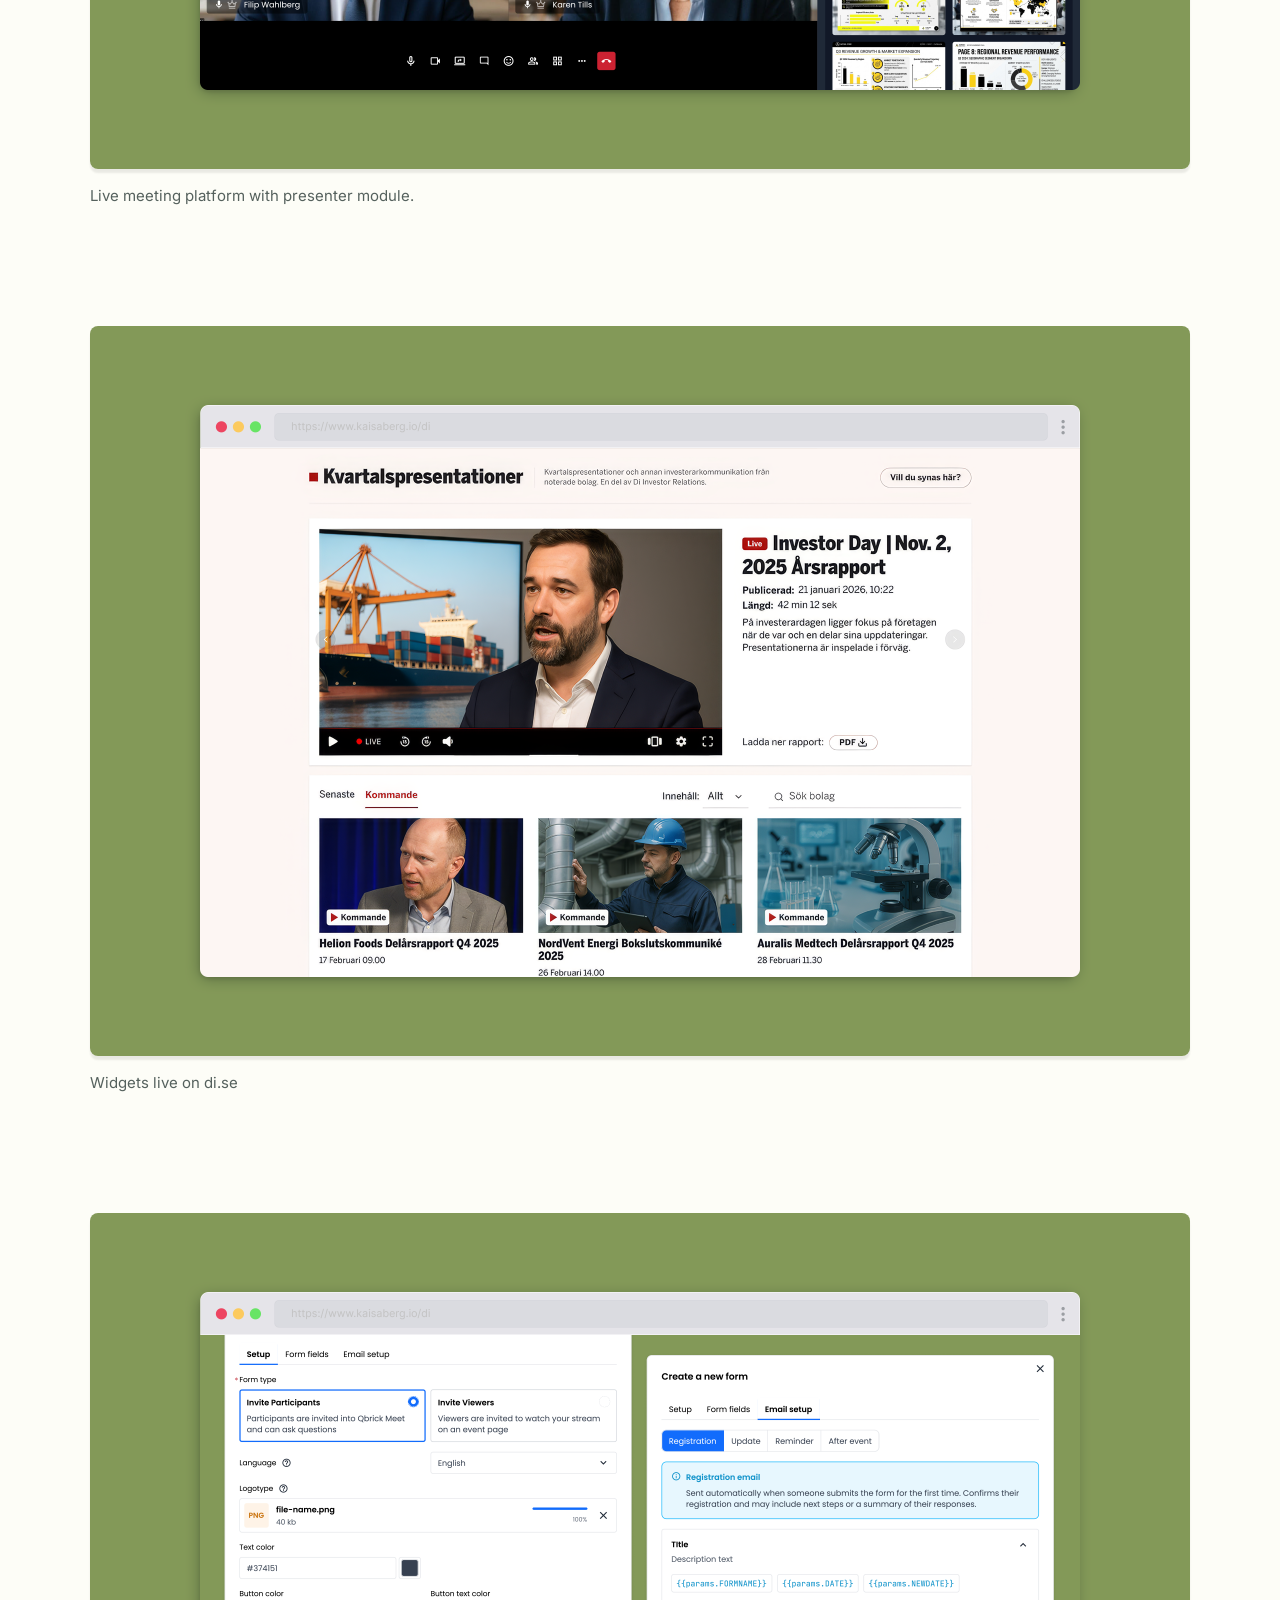
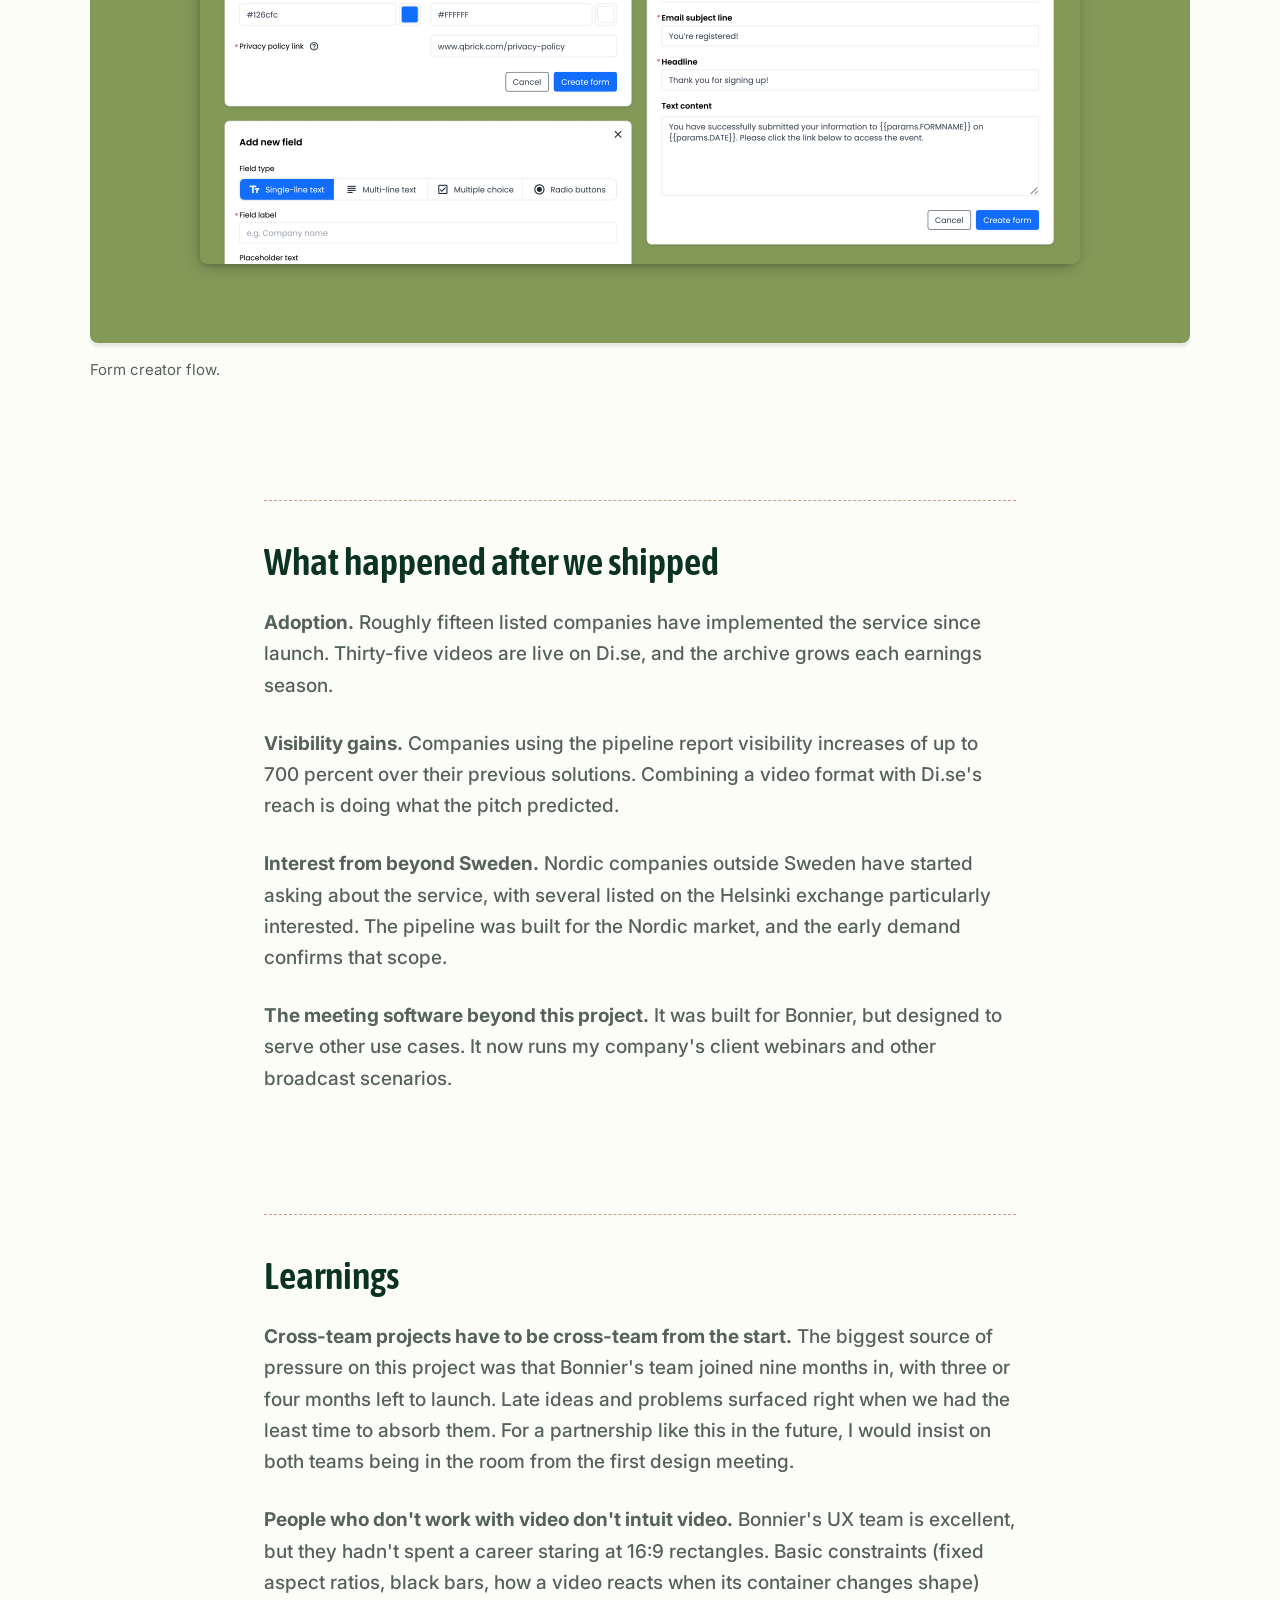
==== commit 37afb8ca: "Changes to case" ====
--- a/work/bonnier.html
+++ b/work/bonnier.html
@@ -14,6 +14,7 @@
   <meta property="og:url" content="https://kaisaberg.github.io/work/bonnier.html">
   <meta property="og:type" content="website">
   <meta name="twitter:card" content="summary_large_image">
+  <link rel="apple-touch-icon" href="../apple-touch-icon.png">
   <link rel="icon" type="image/png" href="../k_favicon.png">
   <link rel="stylesheet" href="../style.css?v=12">
 </head>
@@ -174,7 +175,7 @@
             <p class="decision-a-label">What We Chose and Why</p>
             <div class="decision-text">
               <p>My company already had an embeddable video player and a product for building customer video channels. The possibility to view slides in the video player, a video meeting software and the form and email system had to be built new. All four products had to work together as one pipeline for our customers.</p>
-              <p>The design work was mostly in the seams. Where the meeting software's stream flows into the player. Where the form's sign-up grants access to the player or an invitation to the meeting software. Where the player embeds into either di.se or the video channels. Each product needed a clean interface to the next, so that from the user's point of view this was one flow, not four separate tools.</p>
+              <p>With the time constraints we were faced with, we made the decision to place most of the responsibility on the operator role, who had to follow a specific process in between the different products to create one singular experience for all other roles. We made this decision with the intention to create a start-to-end setup wizard in future updates.</p>
             </div>
           </div>
           <div class="decision-img-wrap">
@@ -248,6 +249,10 @@
       </div>
       <div class="solution-imgs">
         <figure class="solution-figure">
+          <img class="solution-img" src="../Images/Bonnier images/userflow_livestreamsetup.png" alt="Userflow showing the setup of a client livestream">
+          <p class="case-caption">Userflow showing the setup of a client livestream. This shows the dependance on the operator moving through different products.</p>
+        </figure>
+        <figure class="solution-figure">
           <img class="solution-img" src="../Images/Bonnier images/di_results_1.webp" alt="Operator view in the Live Manager">
           <p class="case-caption">Operator view in the Live Manager.</p>
         </figure>
--- a/style.css
+++ b/style.css
@@ -209,21 +209,20 @@
 .tag {
   display: flex;
   align-items: center;
-  gap: 8px;
-  background: var(--tag-bg);
-  border: 1px solid var(--tag-border);
-  border-radius: 8px;
-  padding: 8px 12px;
+  gap: 4px;
   font-family: 'Inter', sans-serif;
   font-weight: 600;
   font-size: 15px;
   color: var(--tag-text);
   white-space: nowrap;
+  user-select: none;
+  -webkit-user-select: none;
+  pointer-events: none;
 }
 
 .tag::before {
   content: '#';
-  font-size: 13px;
+  font-size: 15px;
   color: var(--tag-text);
   opacity: 0.8;
 }
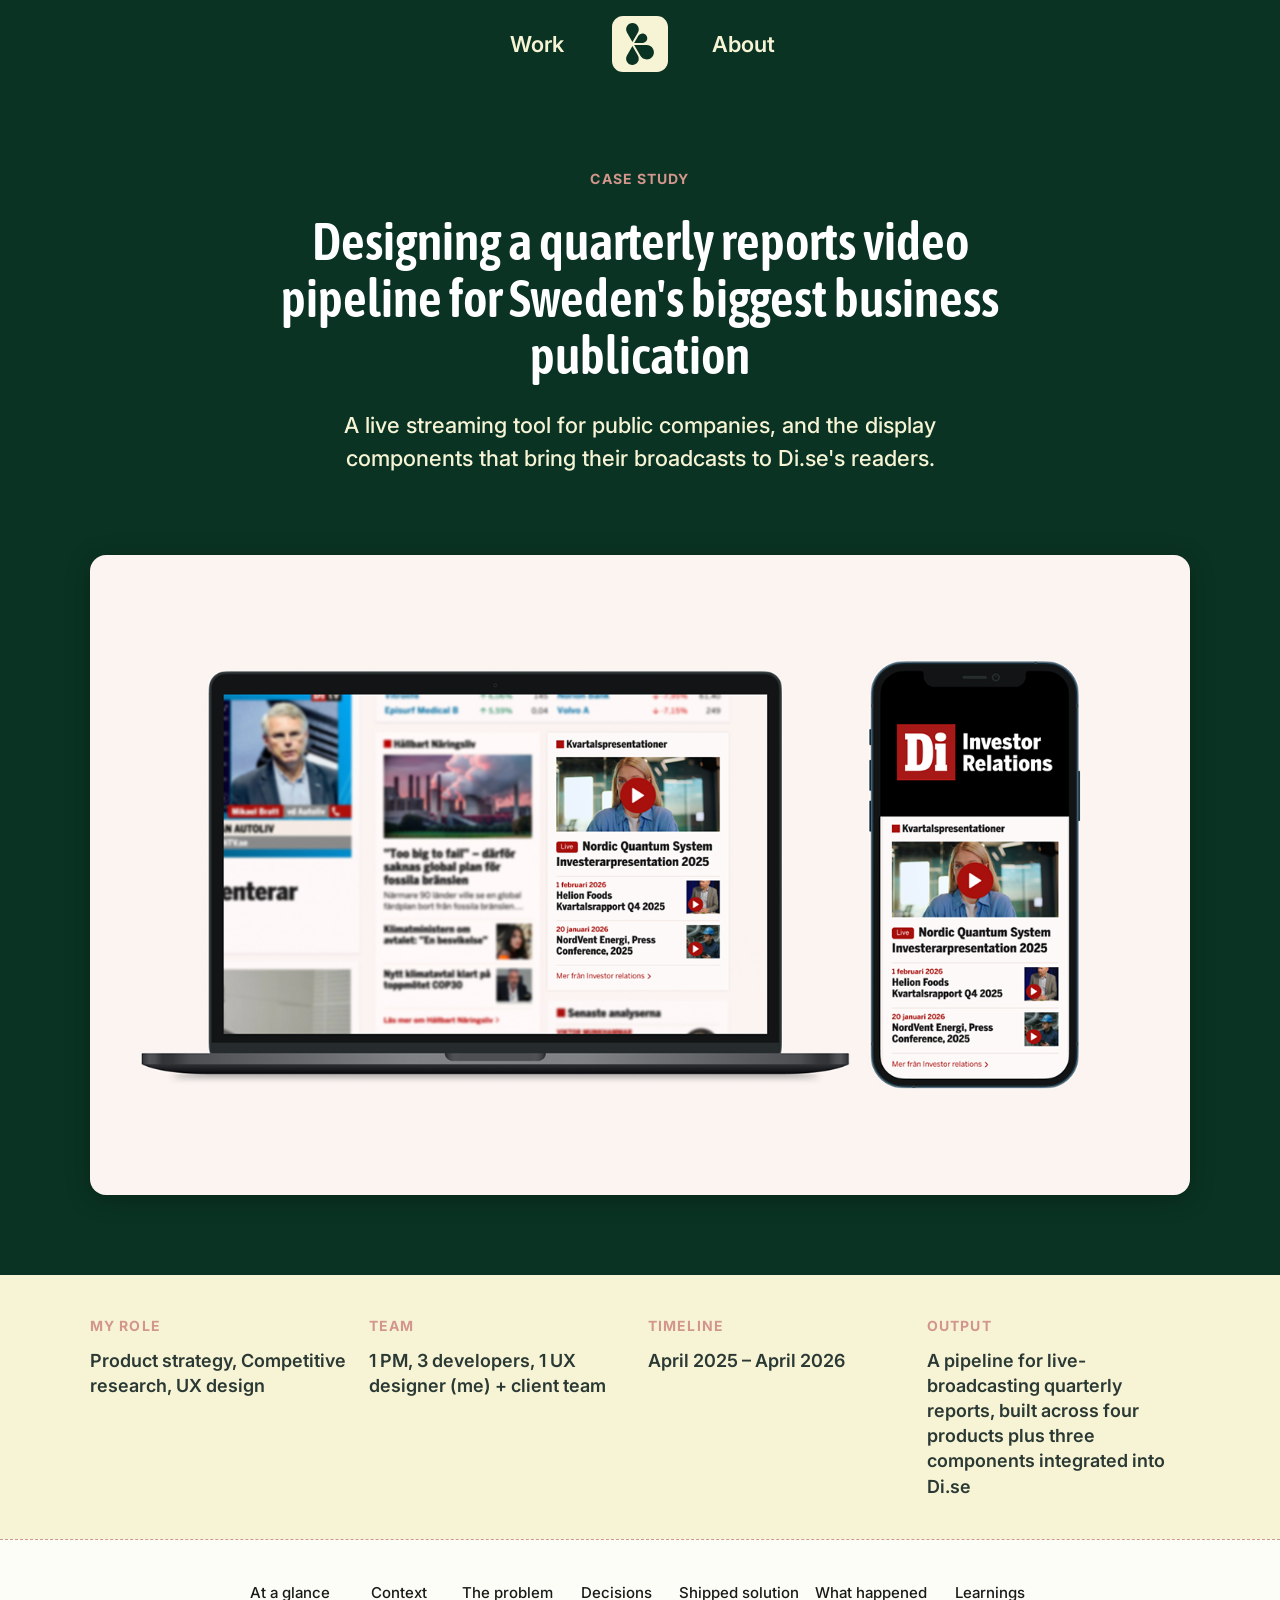
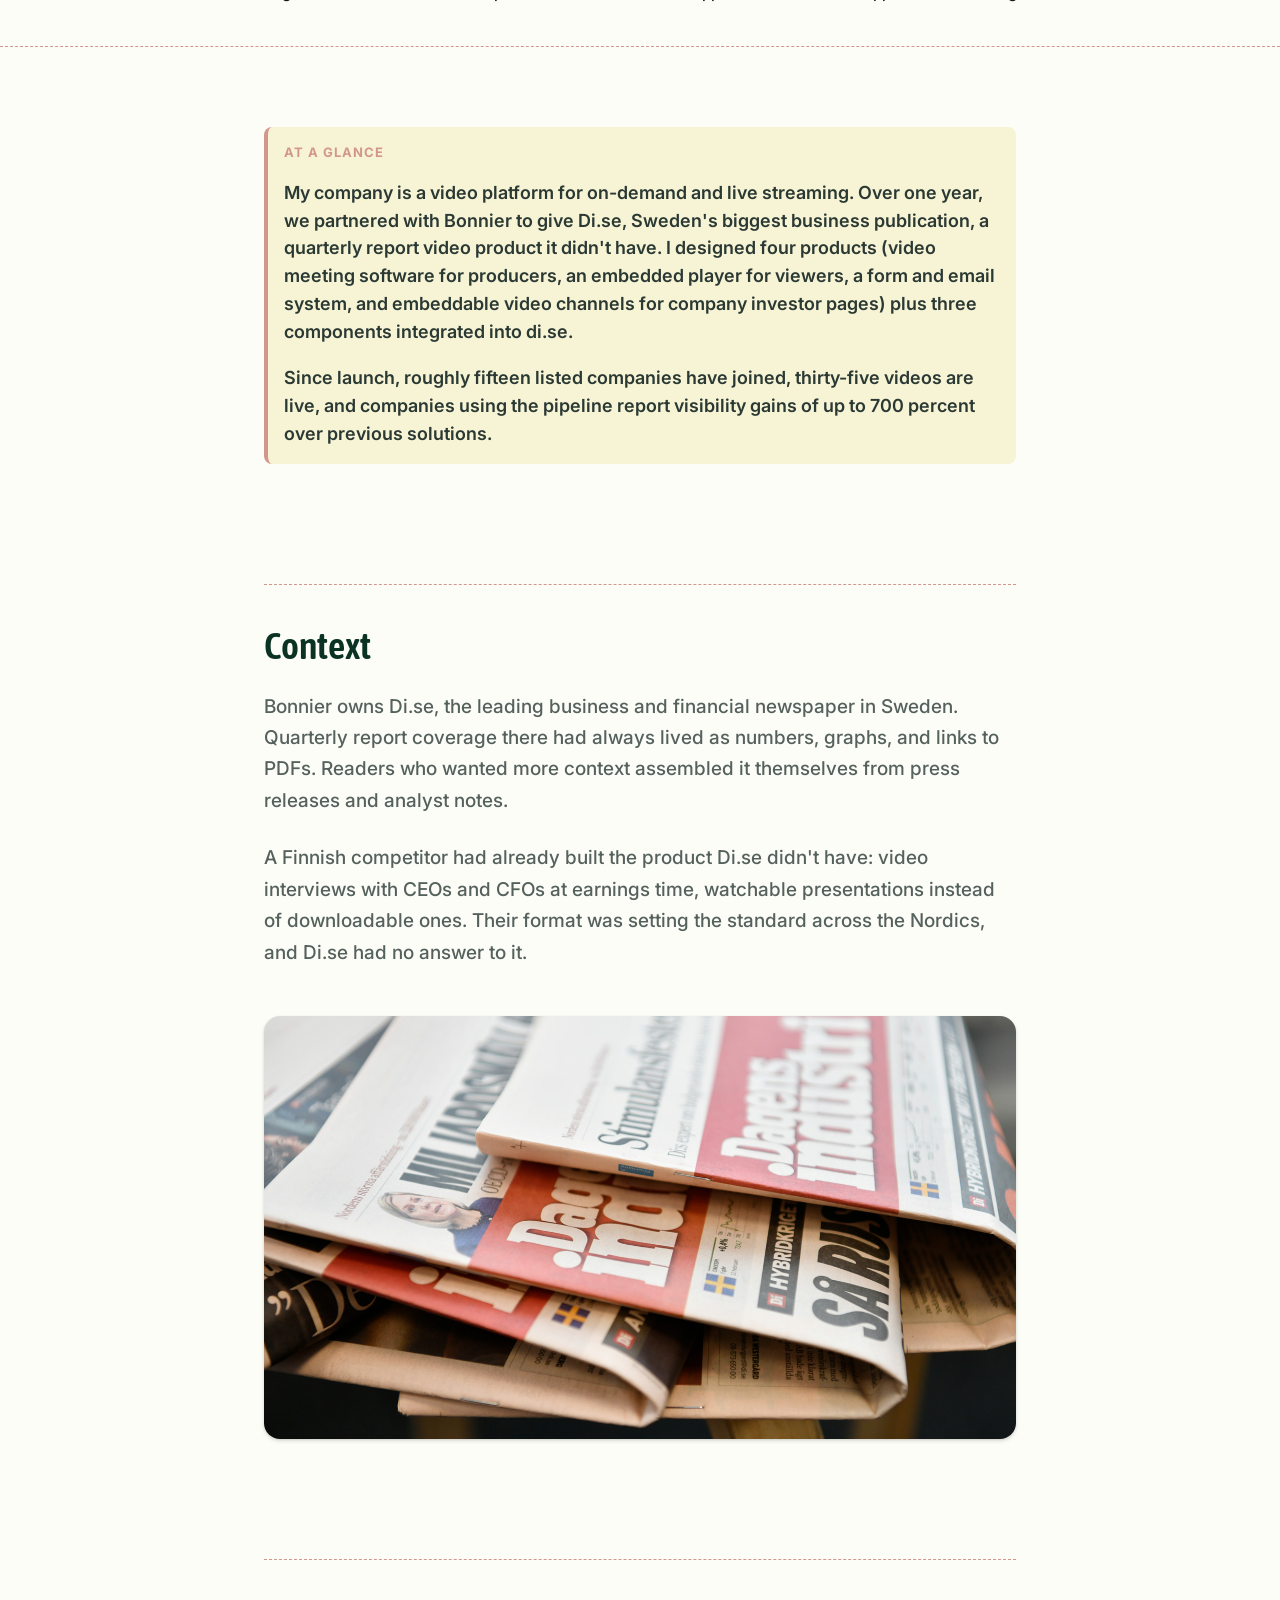
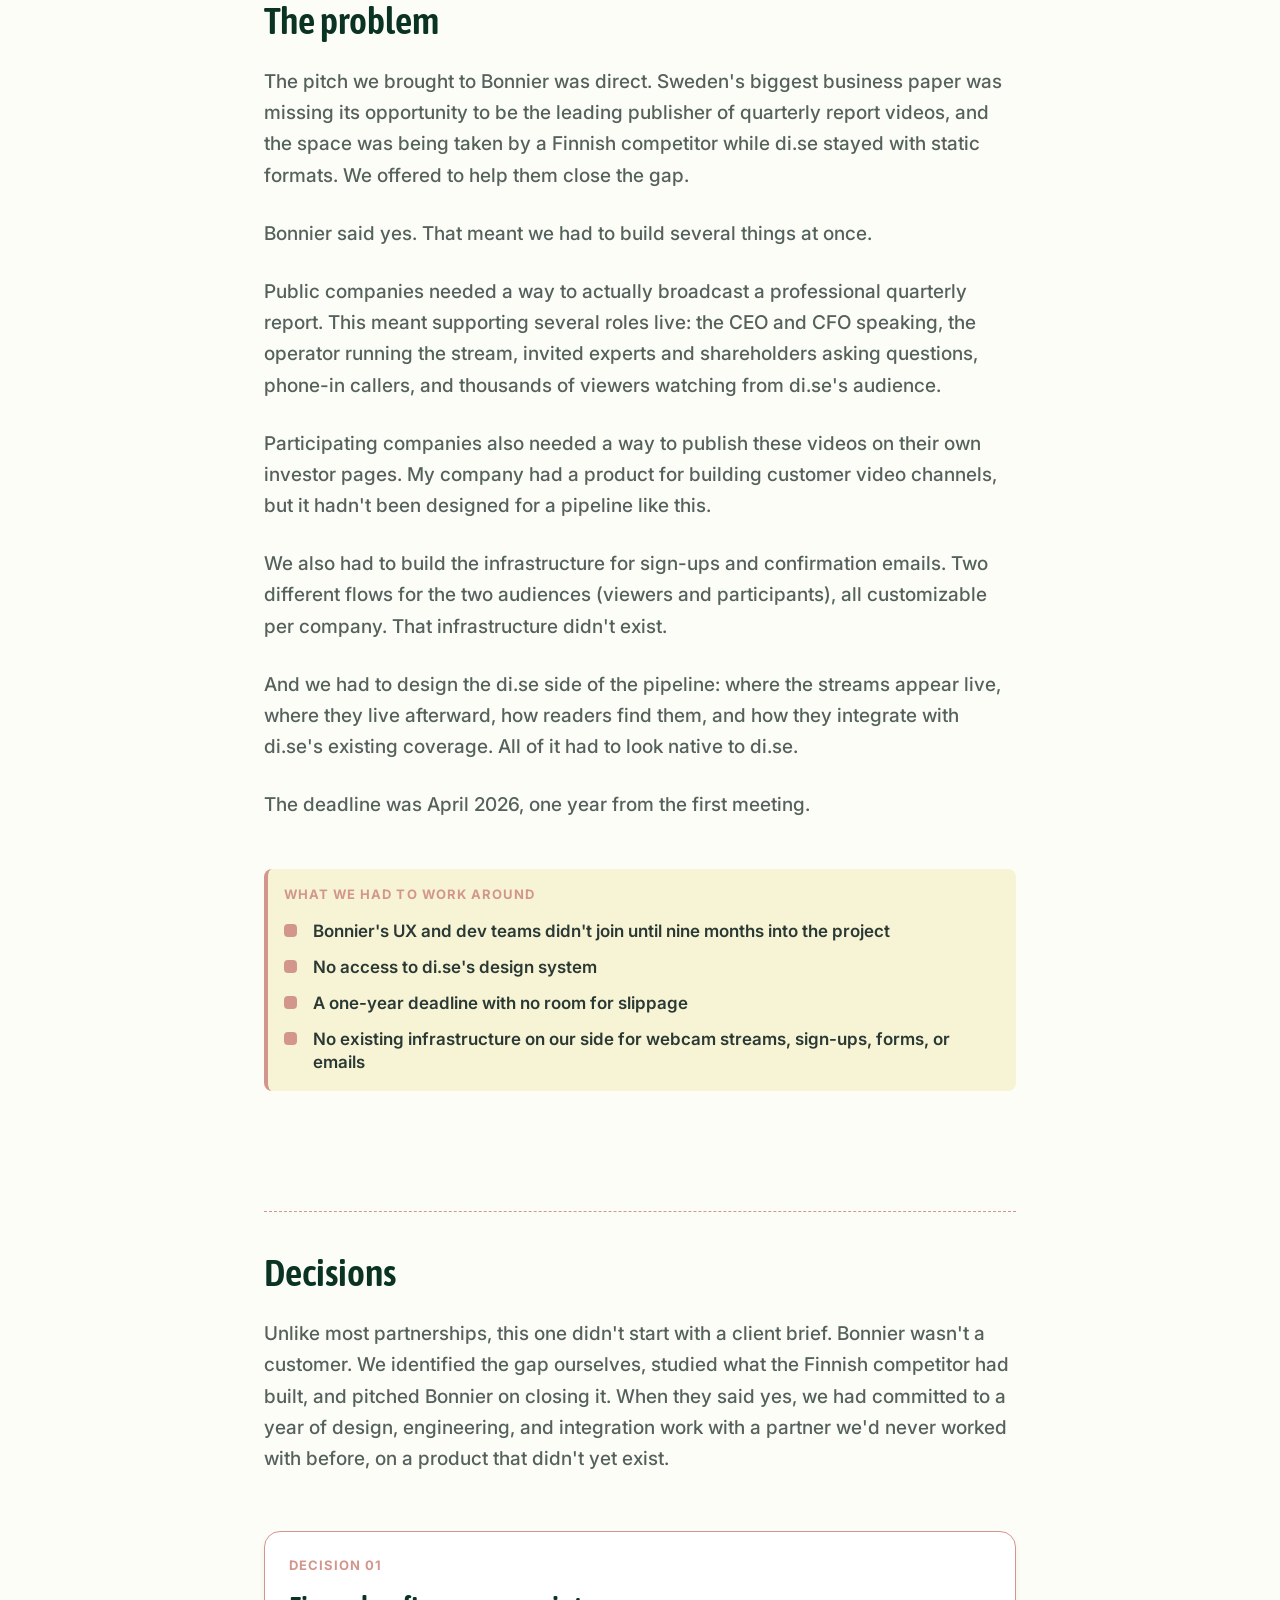
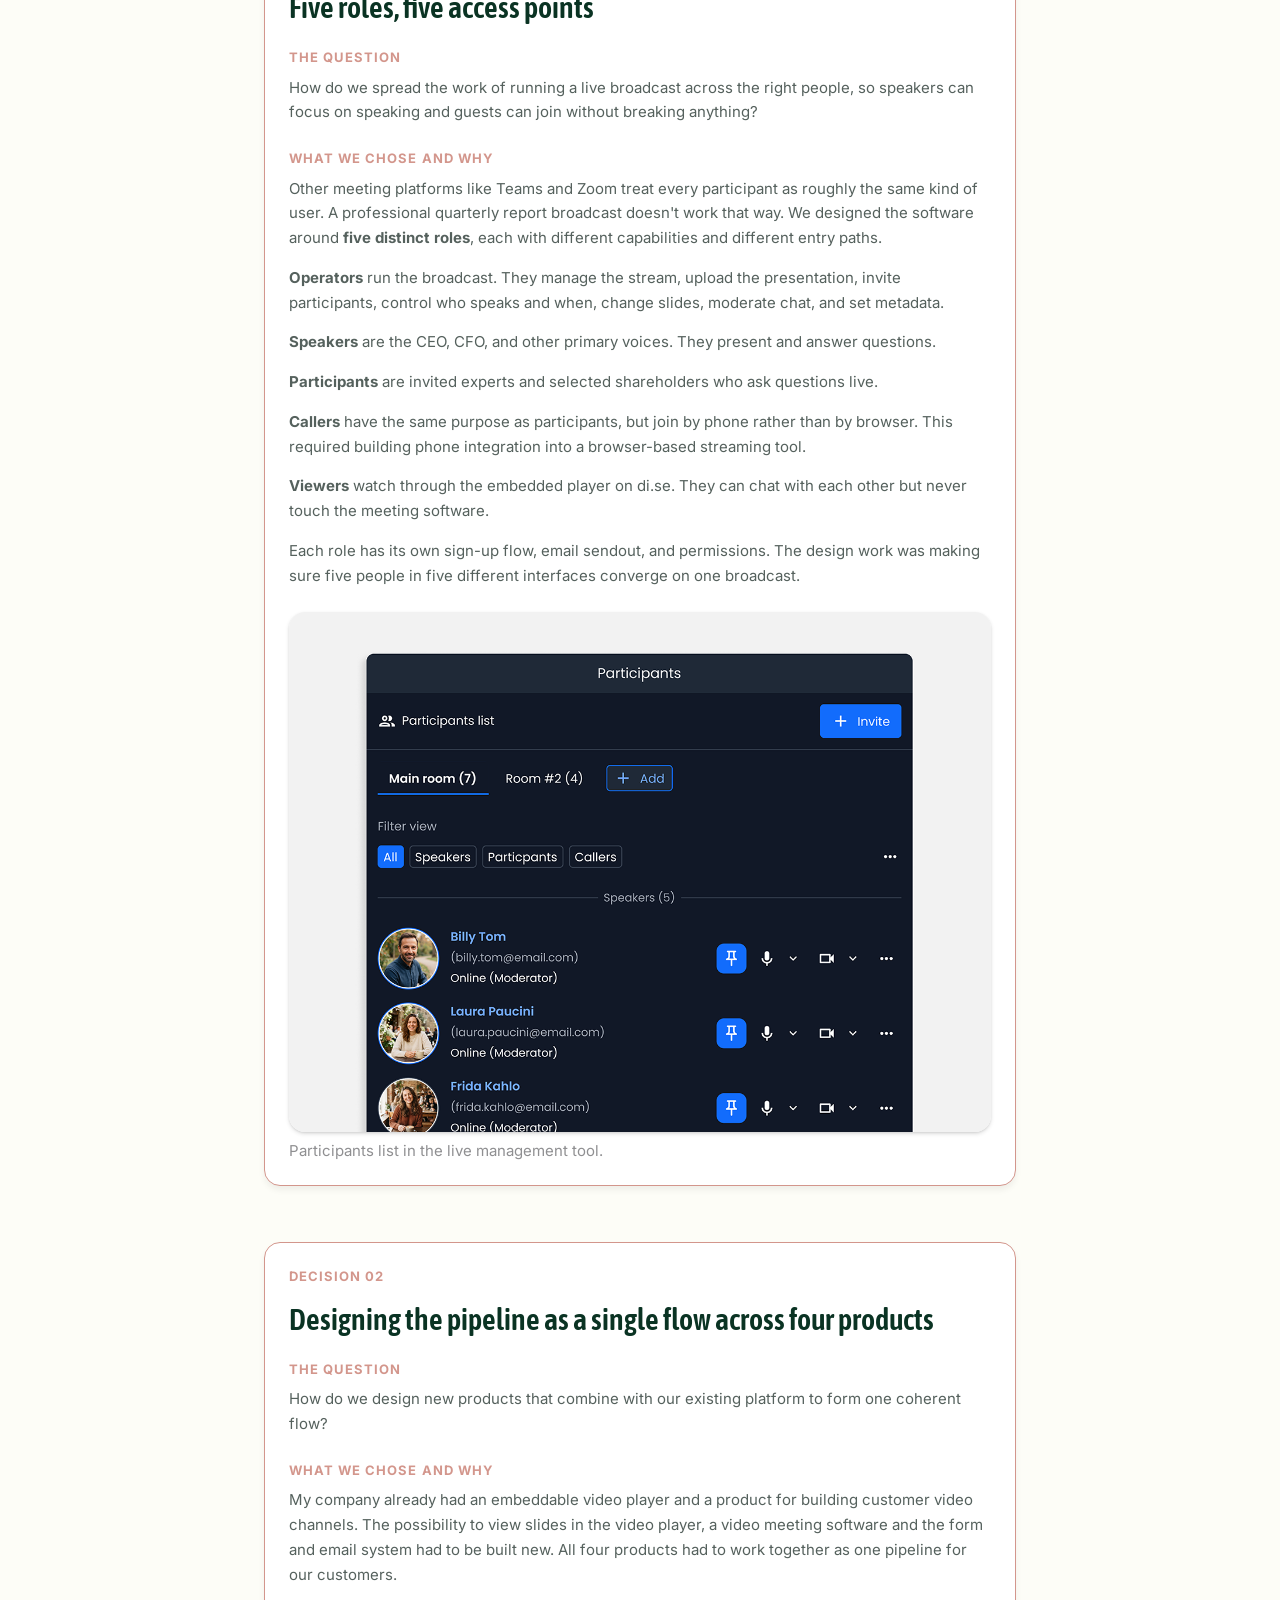
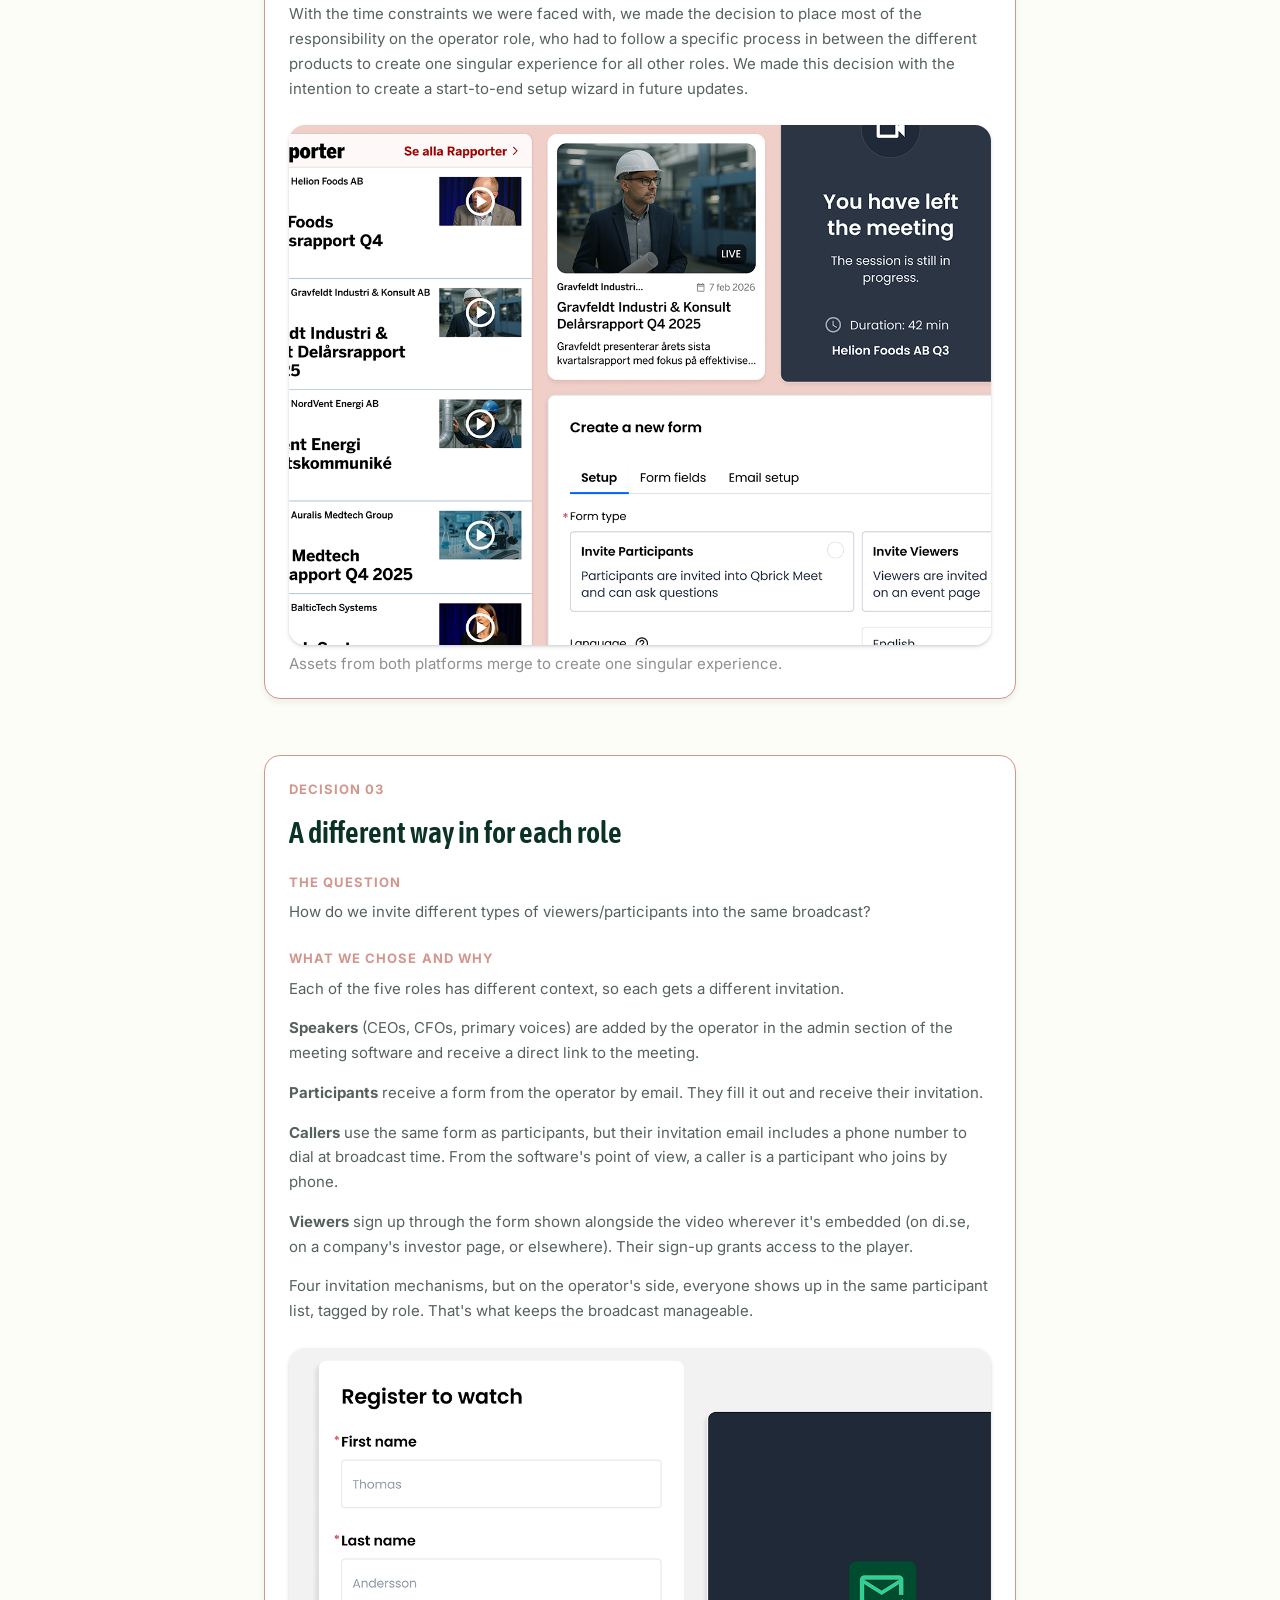
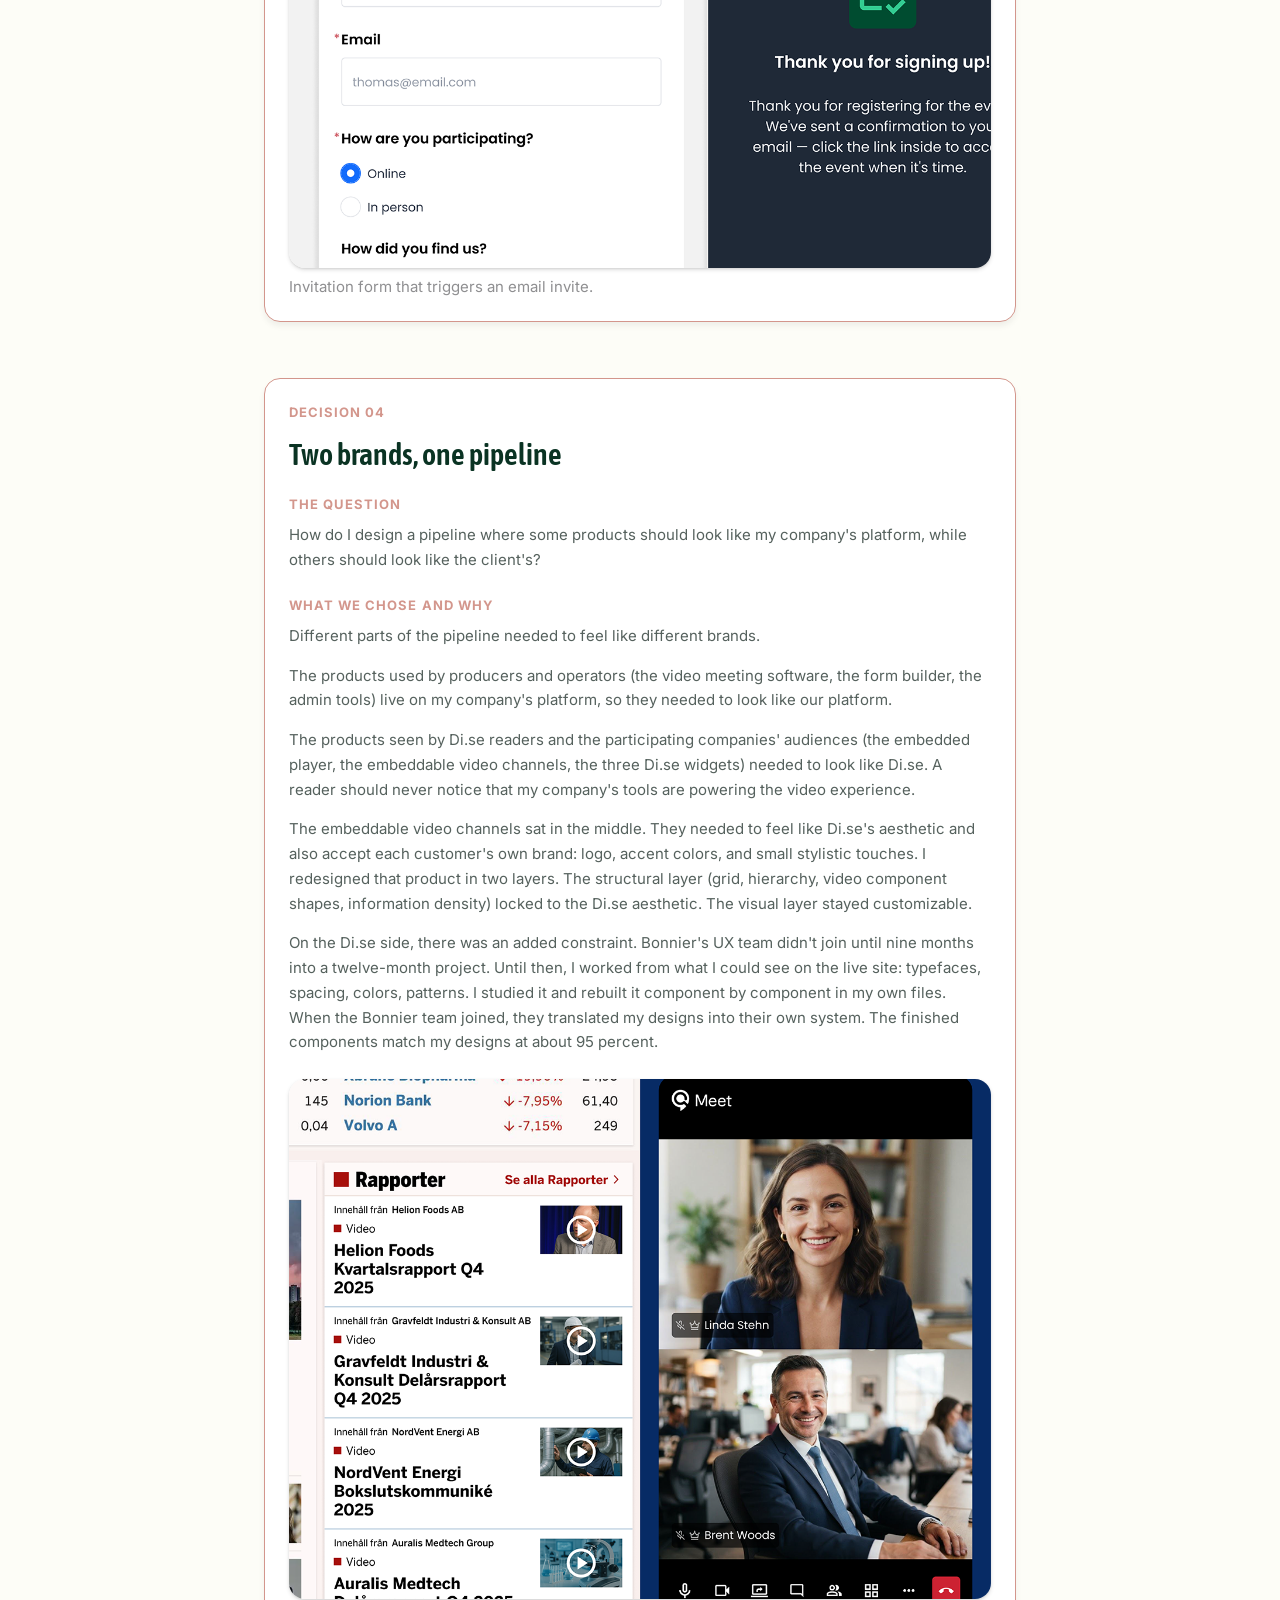
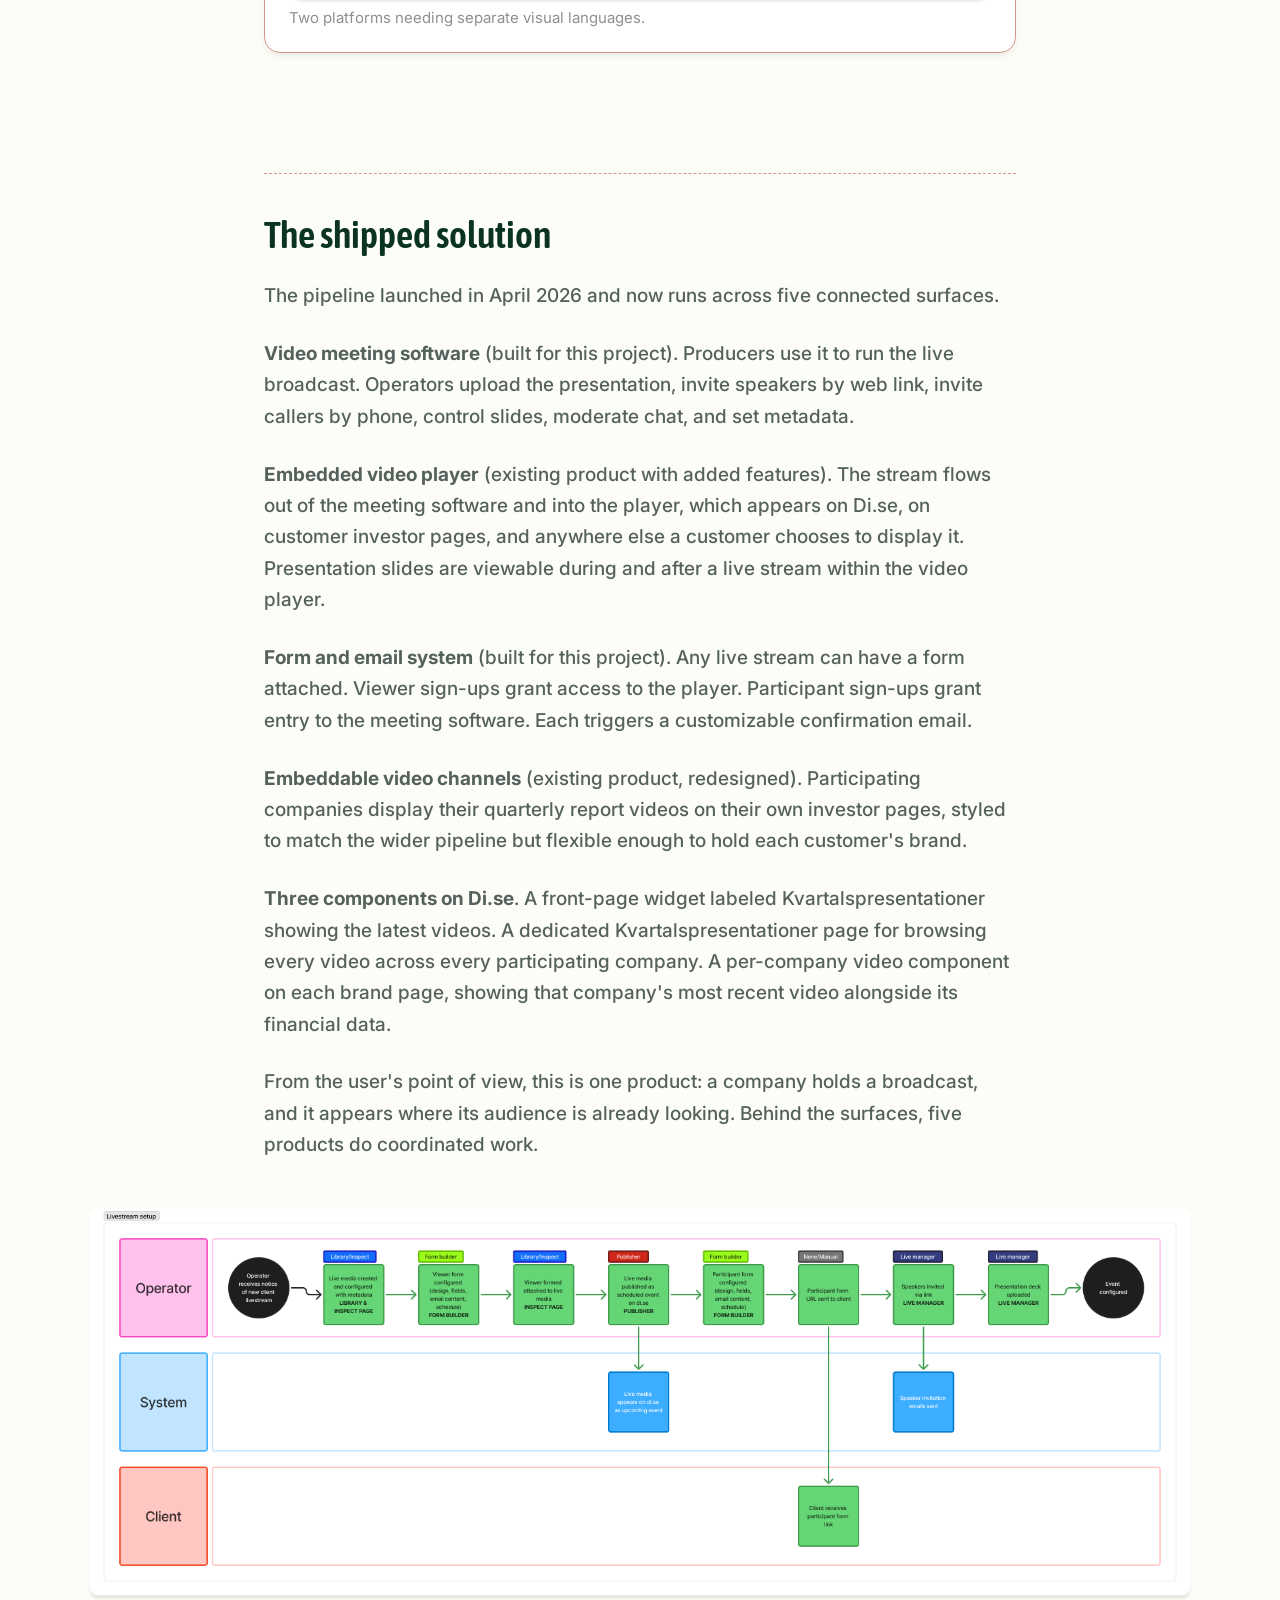
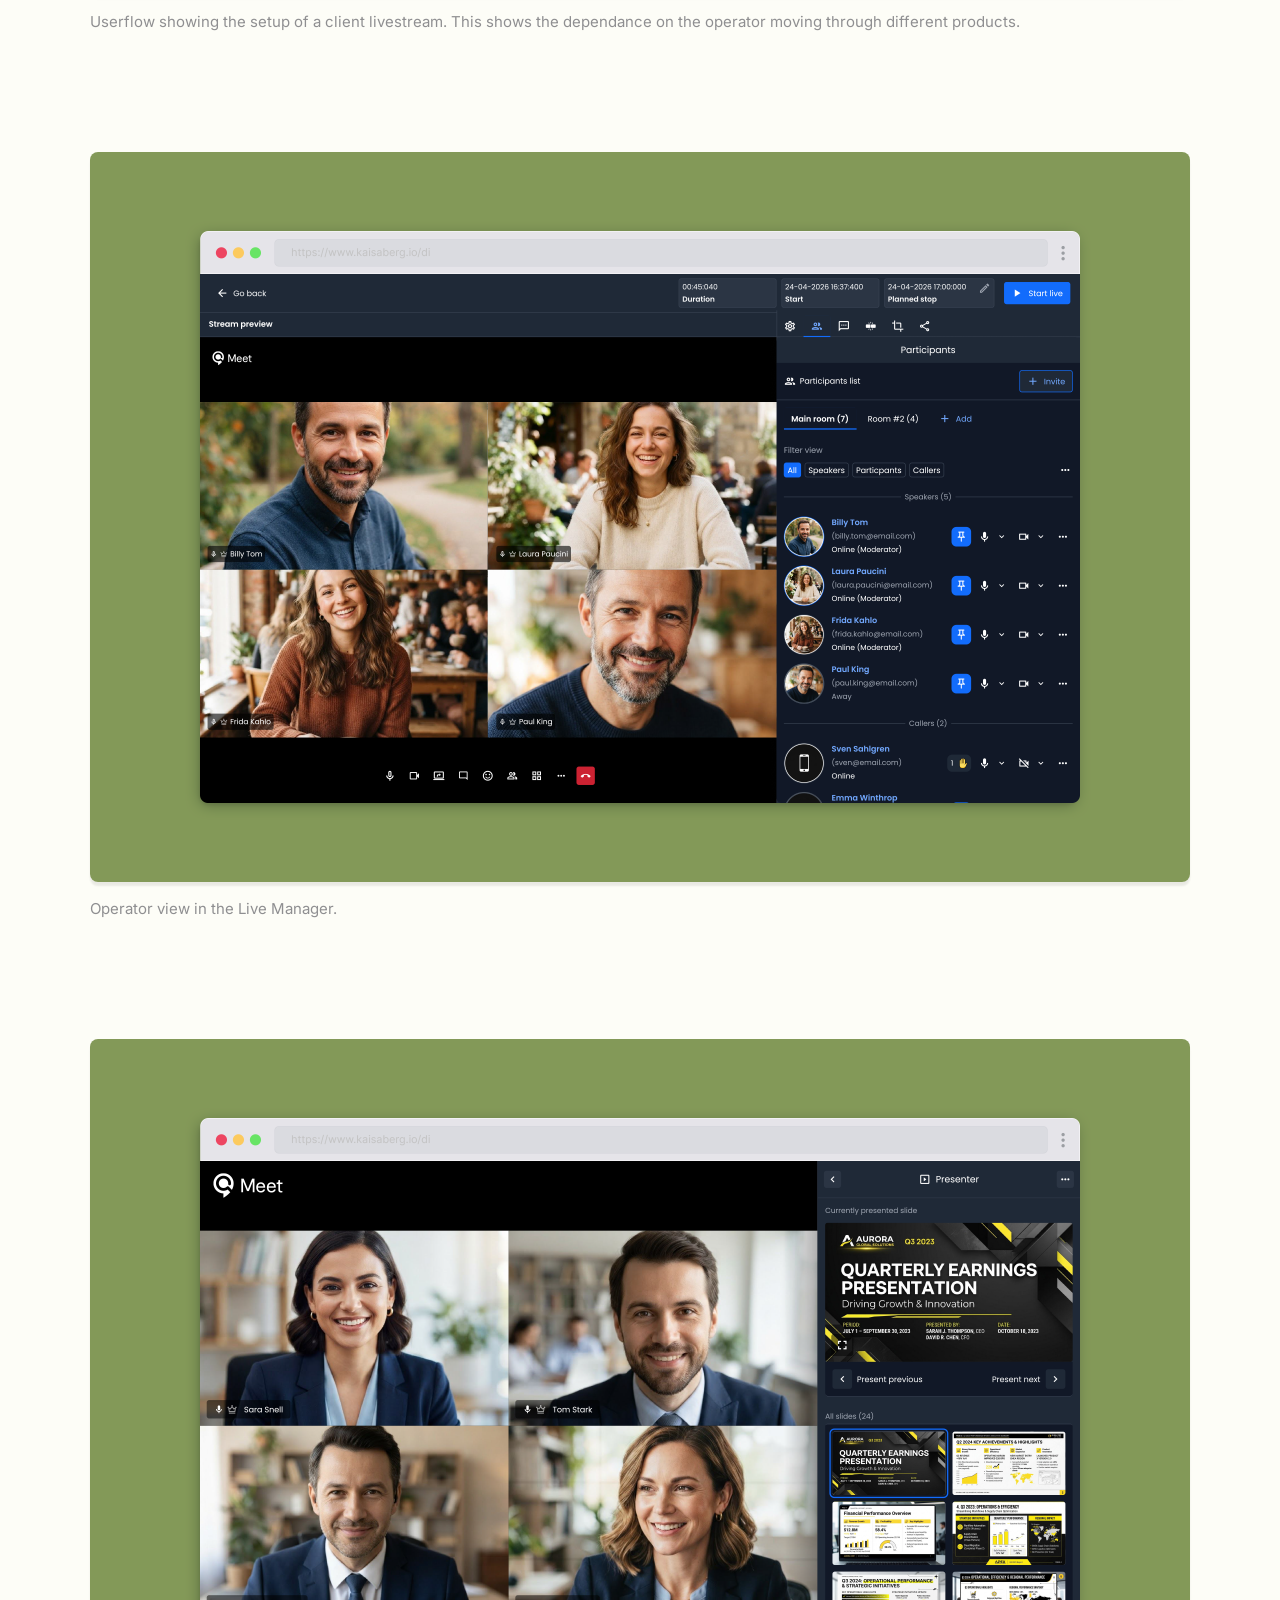
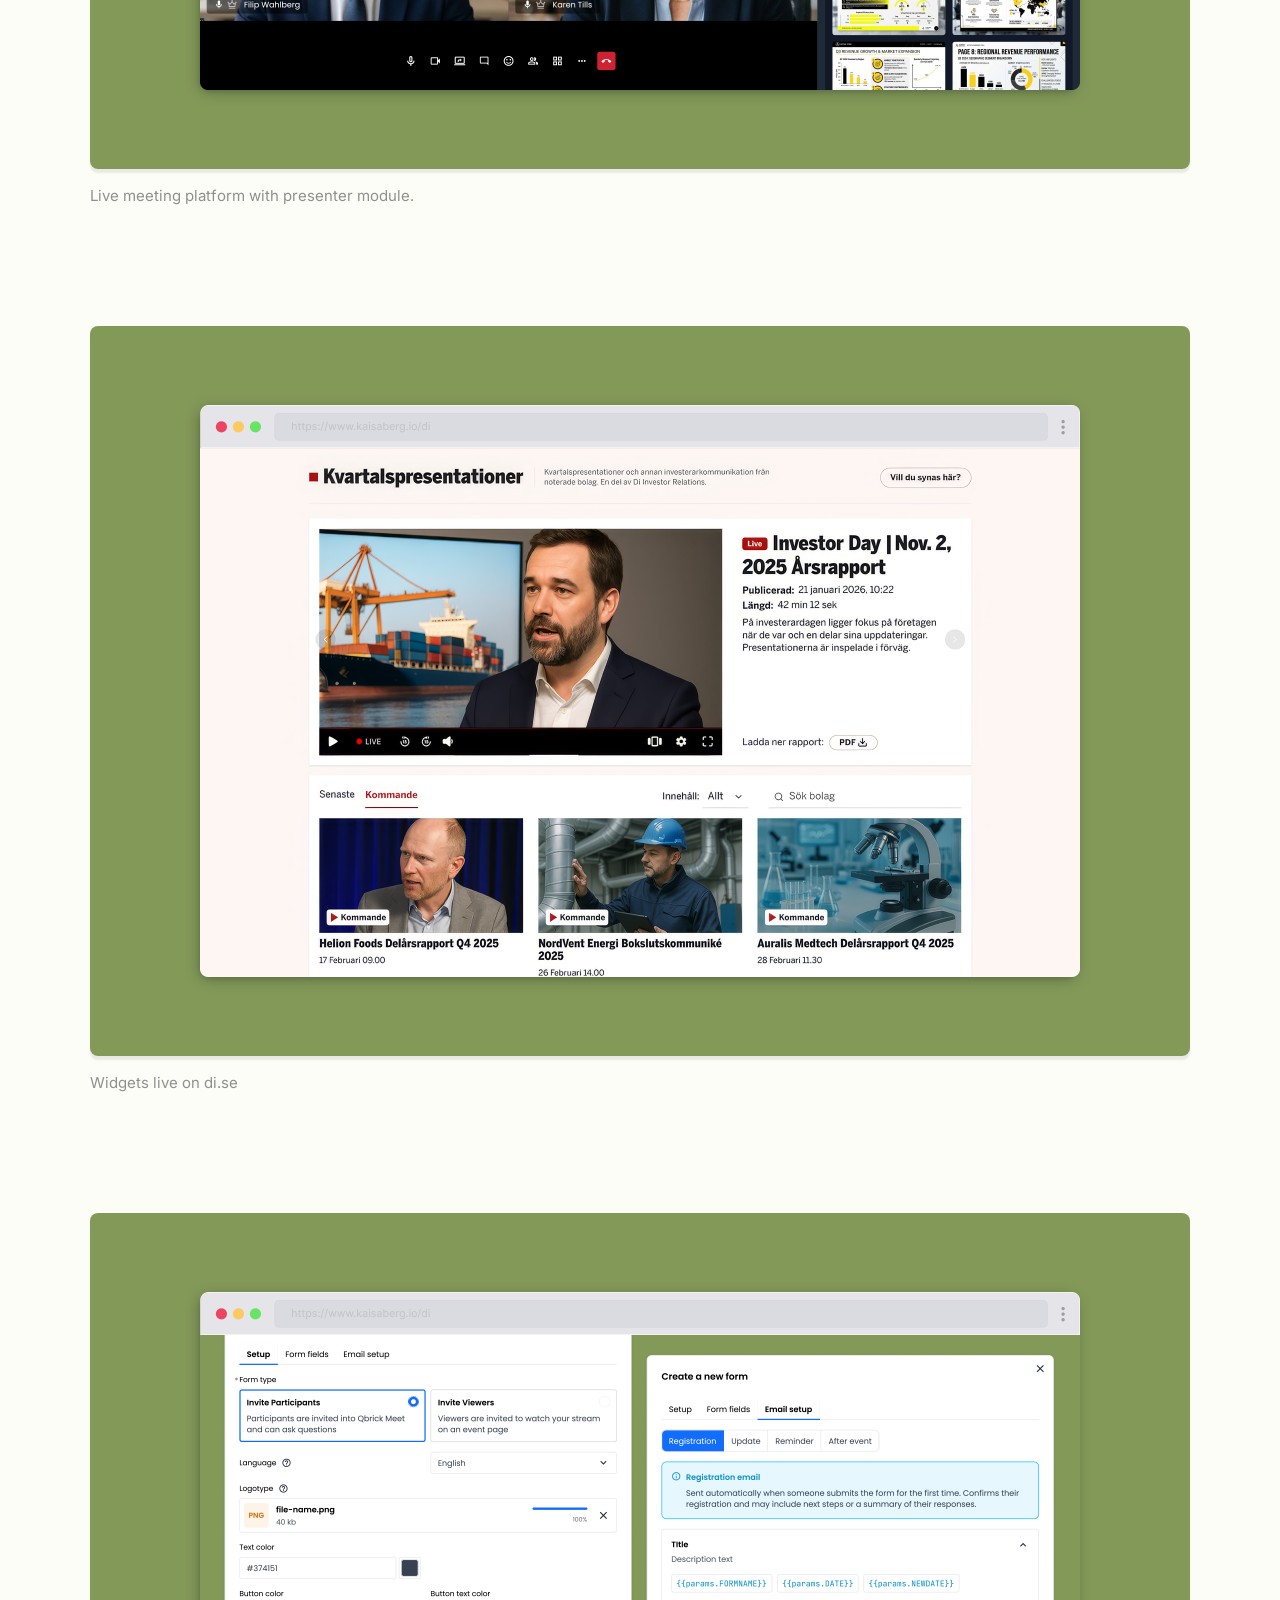
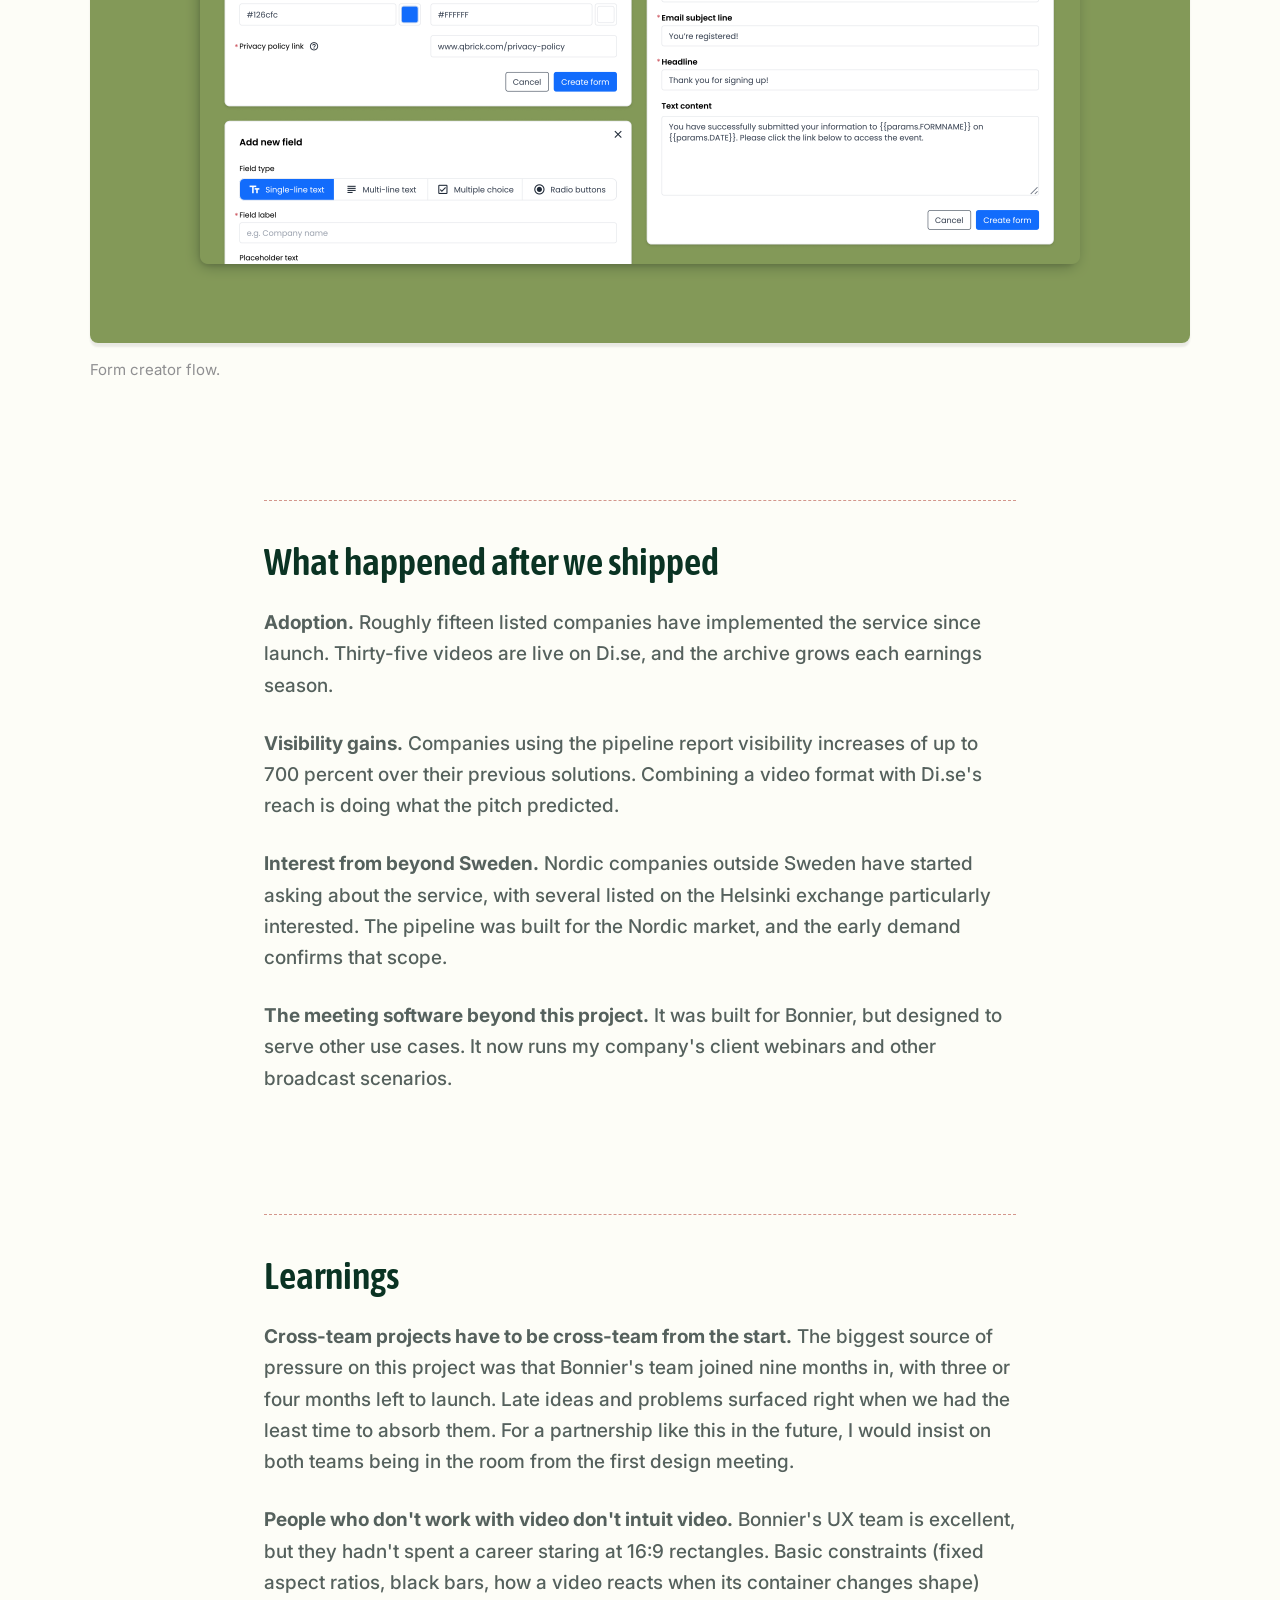
==== commit fbc08d33: "Design fix" ====
--- a/work/bonnier.html
+++ b/work/bonnier.html
@@ -16,7 +16,7 @@
   <meta name="twitter:card" content="summary_large_image">
   <link rel="apple-touch-icon" href="../apple-touch-icon.png">
   <link rel="icon" type="image/png" href="../k_favicon.png">
-  <link rel="stylesheet" href="../style.css?v=12">
+  <link rel="stylesheet" href="../style.css?v=14">
 </head>
 <body>
 
--- a/style.css
+++ b/style.css
@@ -13,6 +13,7 @@
   --dark-green:    #0a3323;
   --heading:       #2b3934;
   --body:          #55615d;
+  --caption:       #8F8F91;
   --cream:         #f7f4d5;
   --salmon:        #d3968c;
   --tag-bg:        rgba(131, 153, 88, 0.2);
@@ -130,6 +131,10 @@
   pointer-events: none;
   user-select: none;
   z-index: 5;
+  opacity: 0;
+}
+
+.hands-ready .hand-left-wrap {
   animation: hand-left-in 0.9s cubic-bezier(0.22, 1, 0.36, 1) both;
 }
 
@@ -147,6 +152,10 @@
   pointer-events: none;
   user-select: none;
   z-index: 5;
+  opacity: 0;
+}
+
+.hands-ready .hand-right-wrap {
   animation: hand-right-in 0.9s cubic-bezier(0.22, 1, 0.36, 1) 0.15s both;
 }
 
@@ -960,7 +969,7 @@
   font-family: 'Inter', sans-serif;
   font-weight: 400;
   font-size: 15px;
-  color: var(--body);
+  color: var(--caption);
   line-height: 1.4;
 }
 
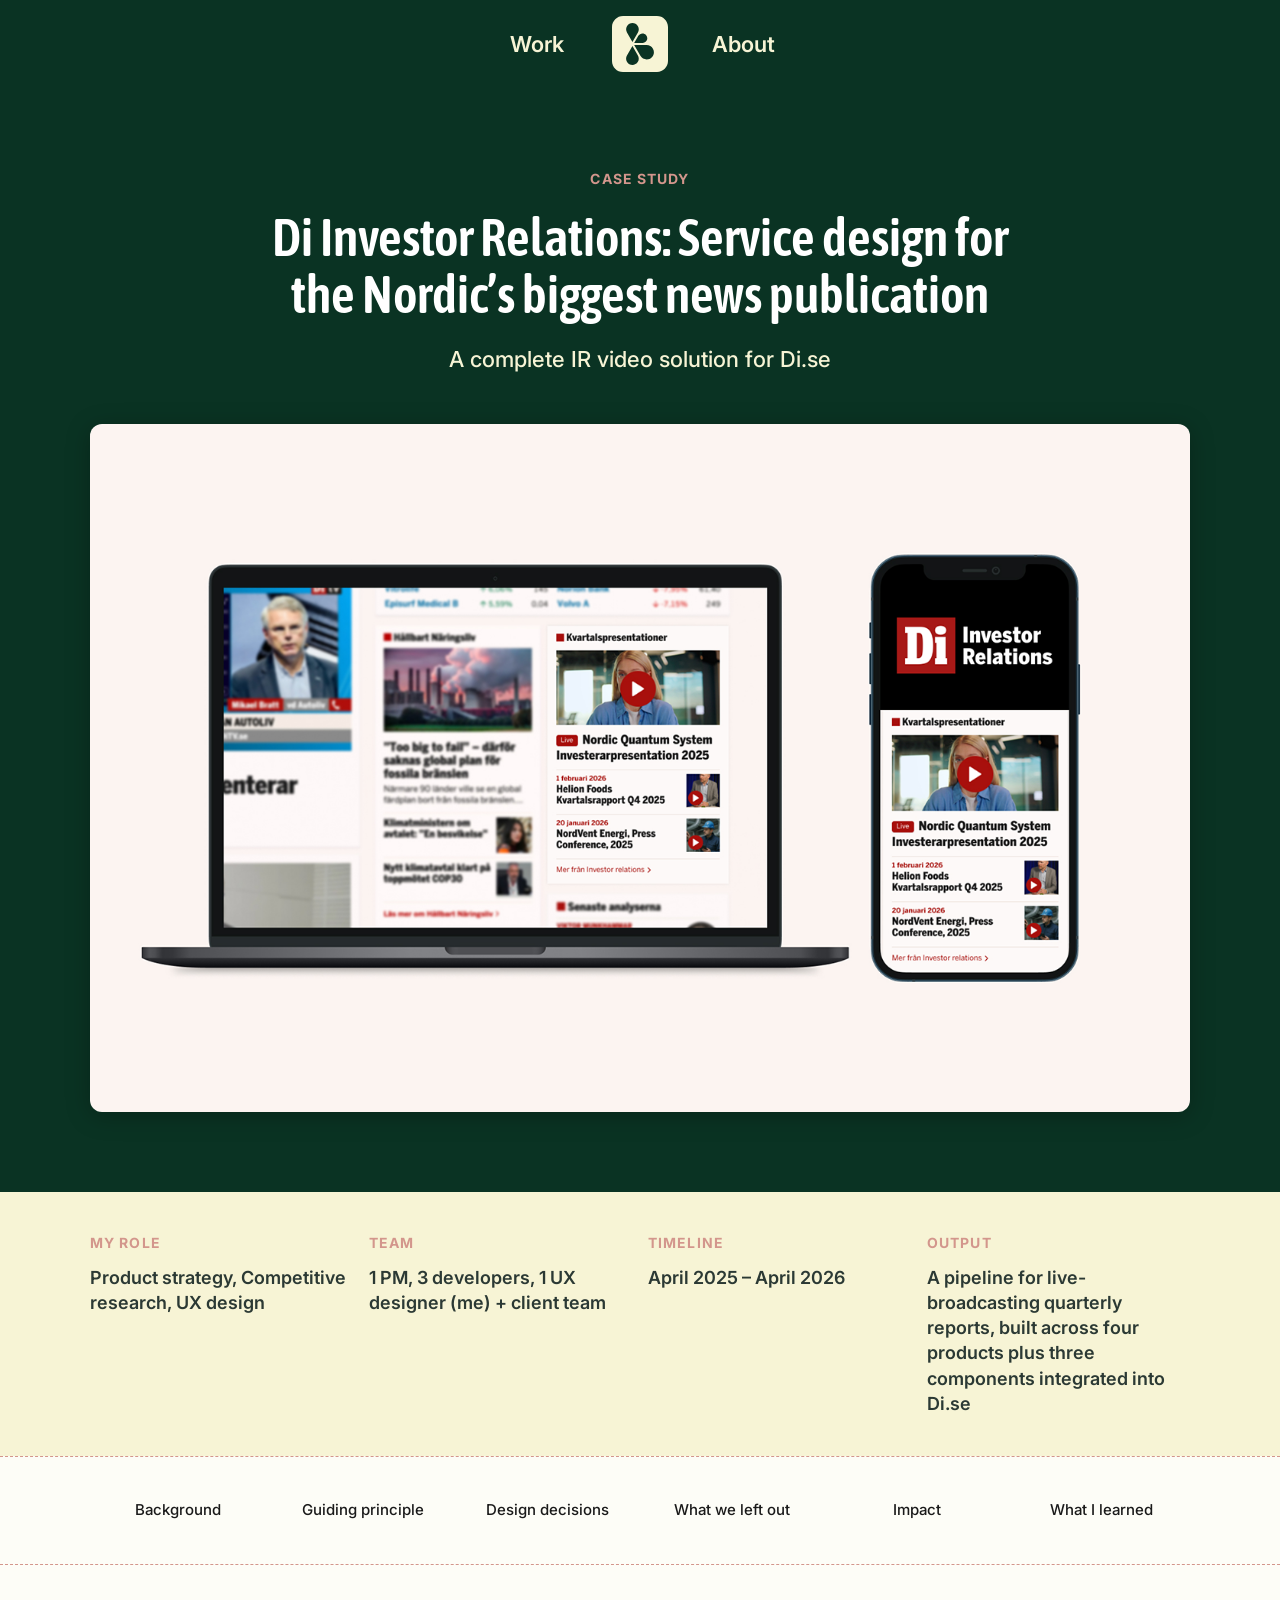
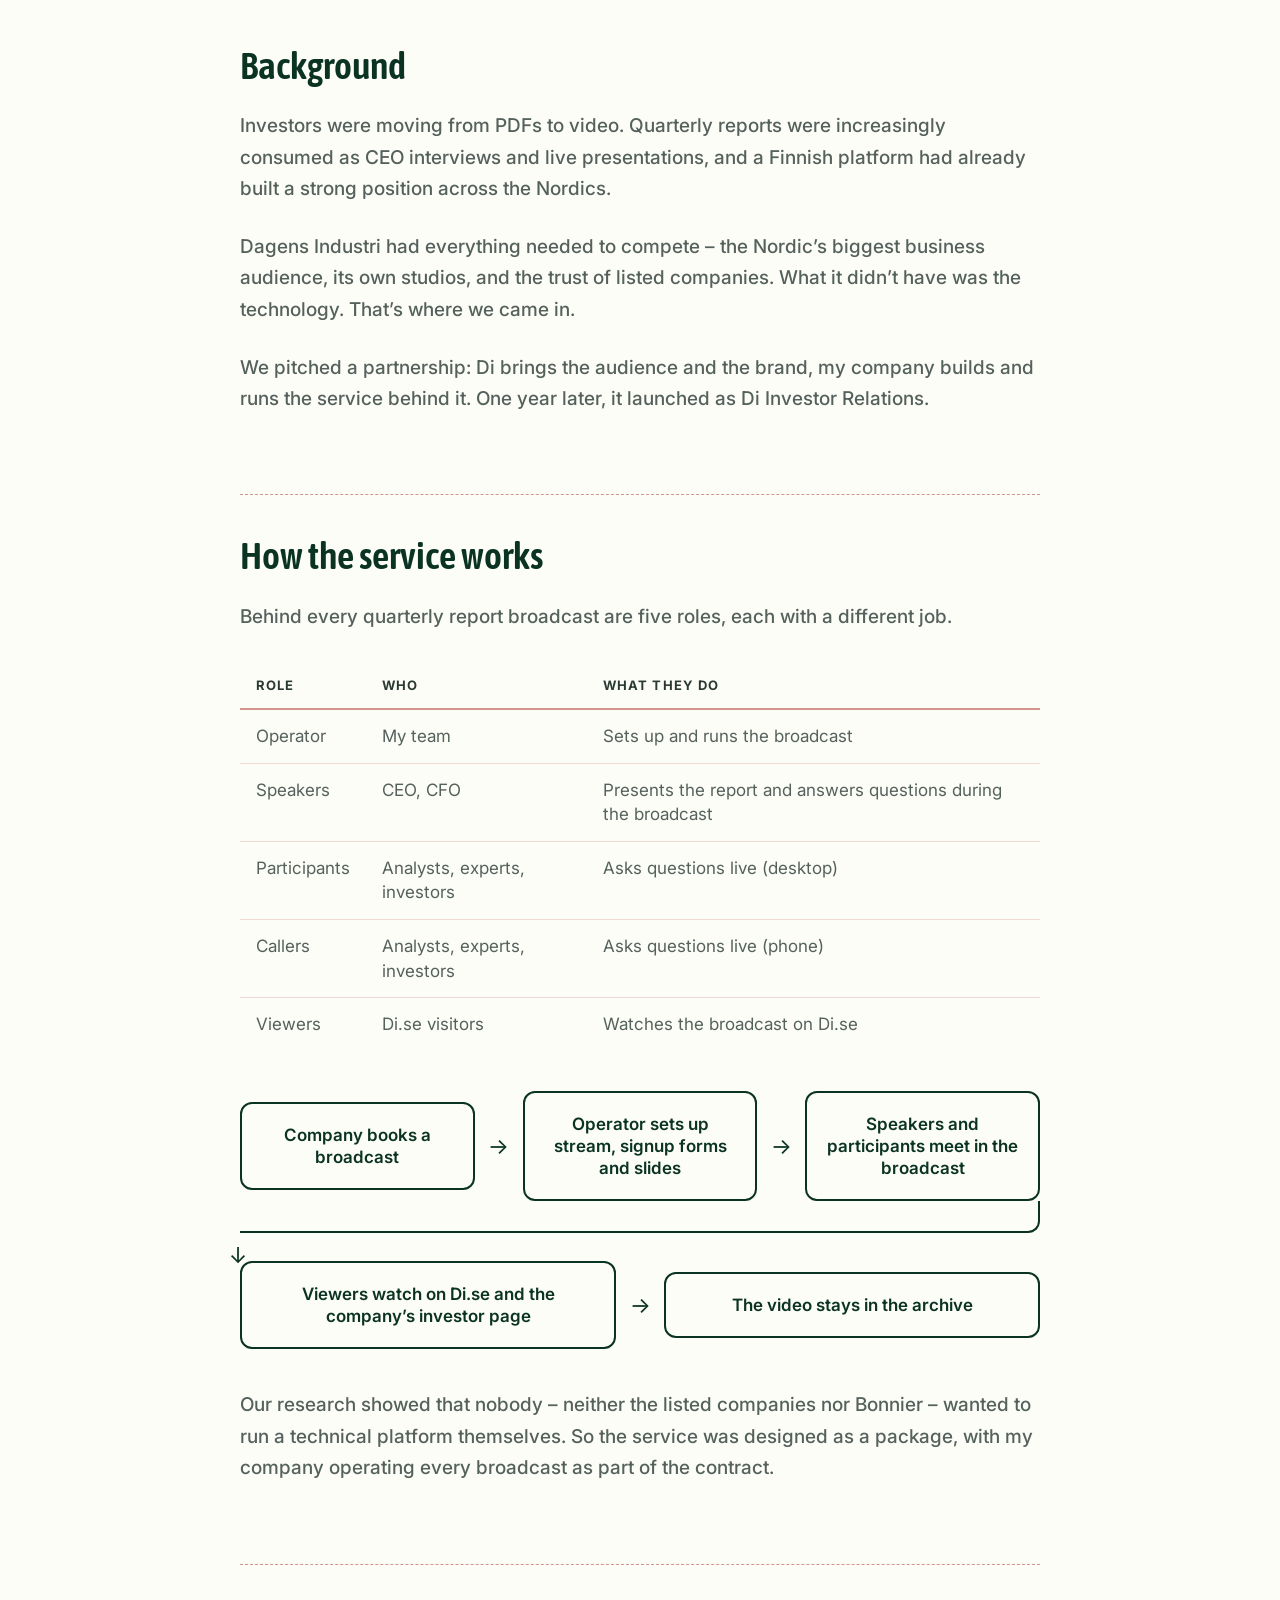
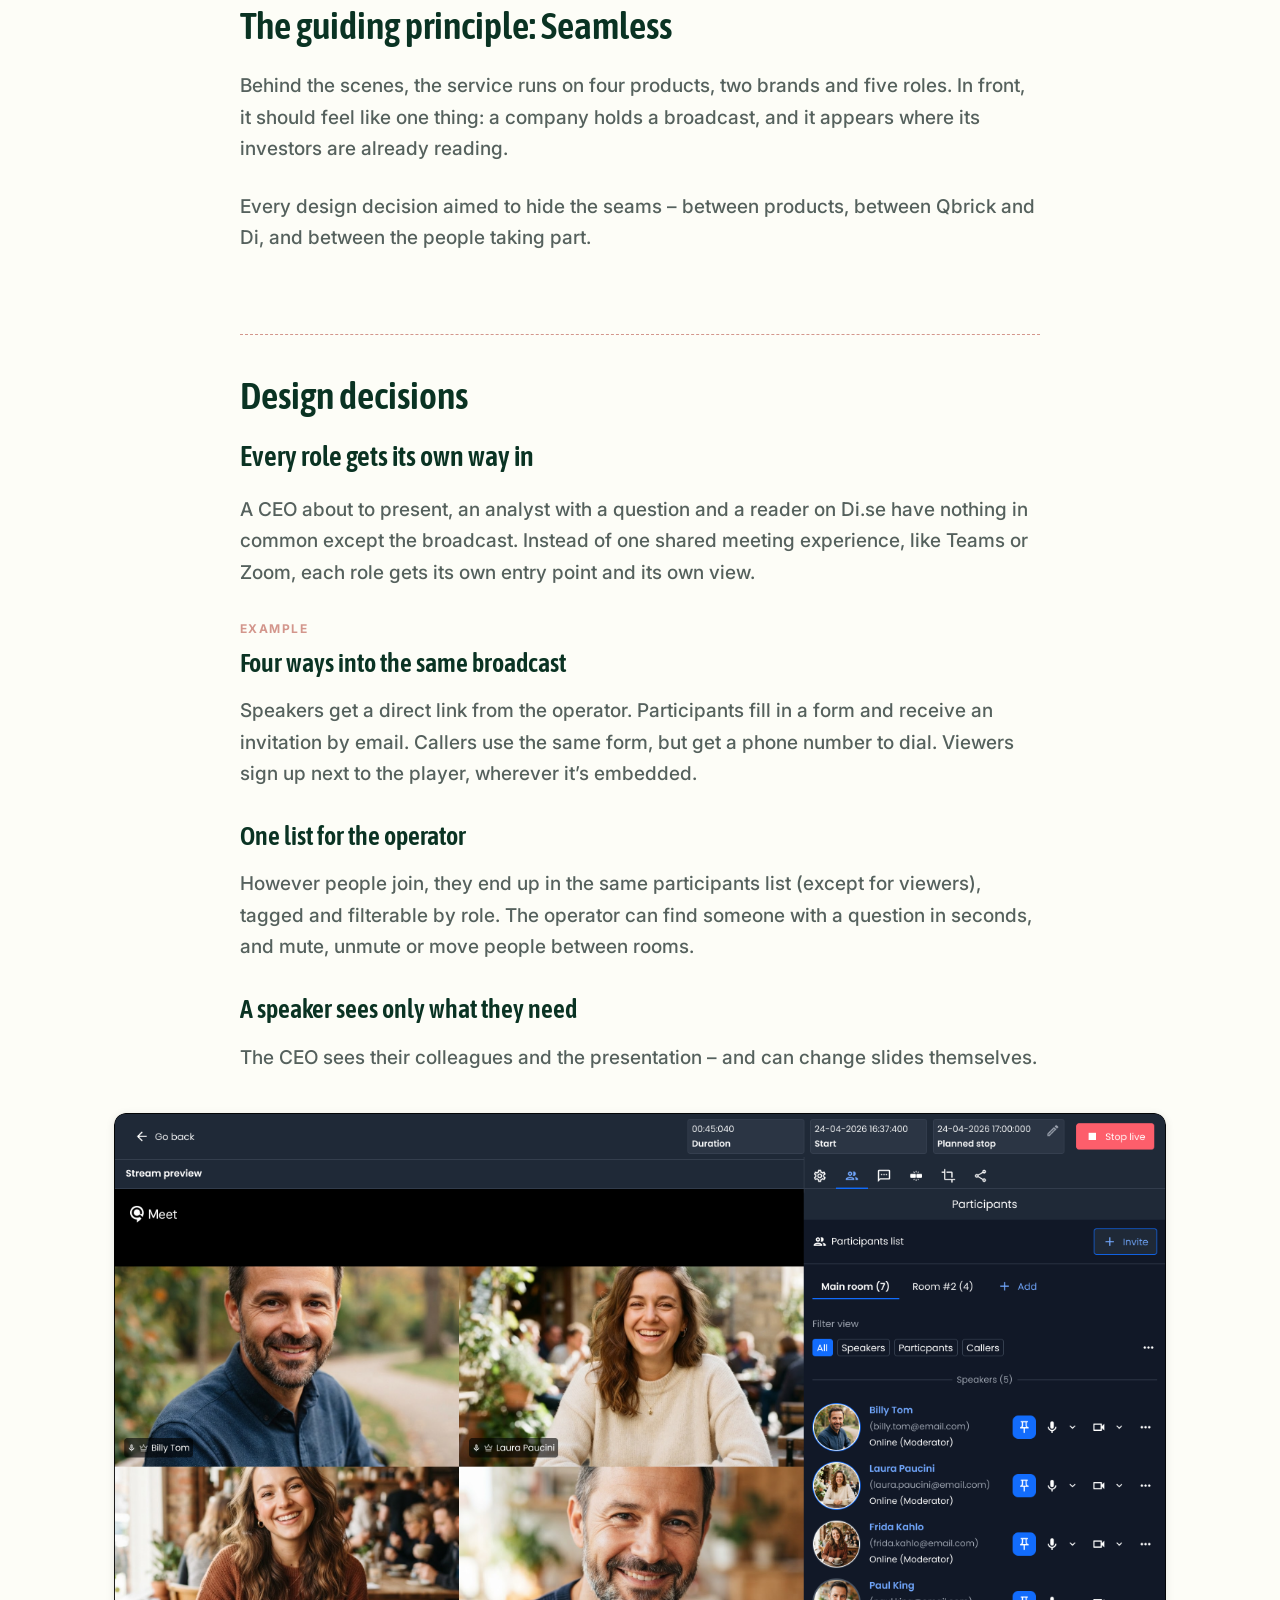
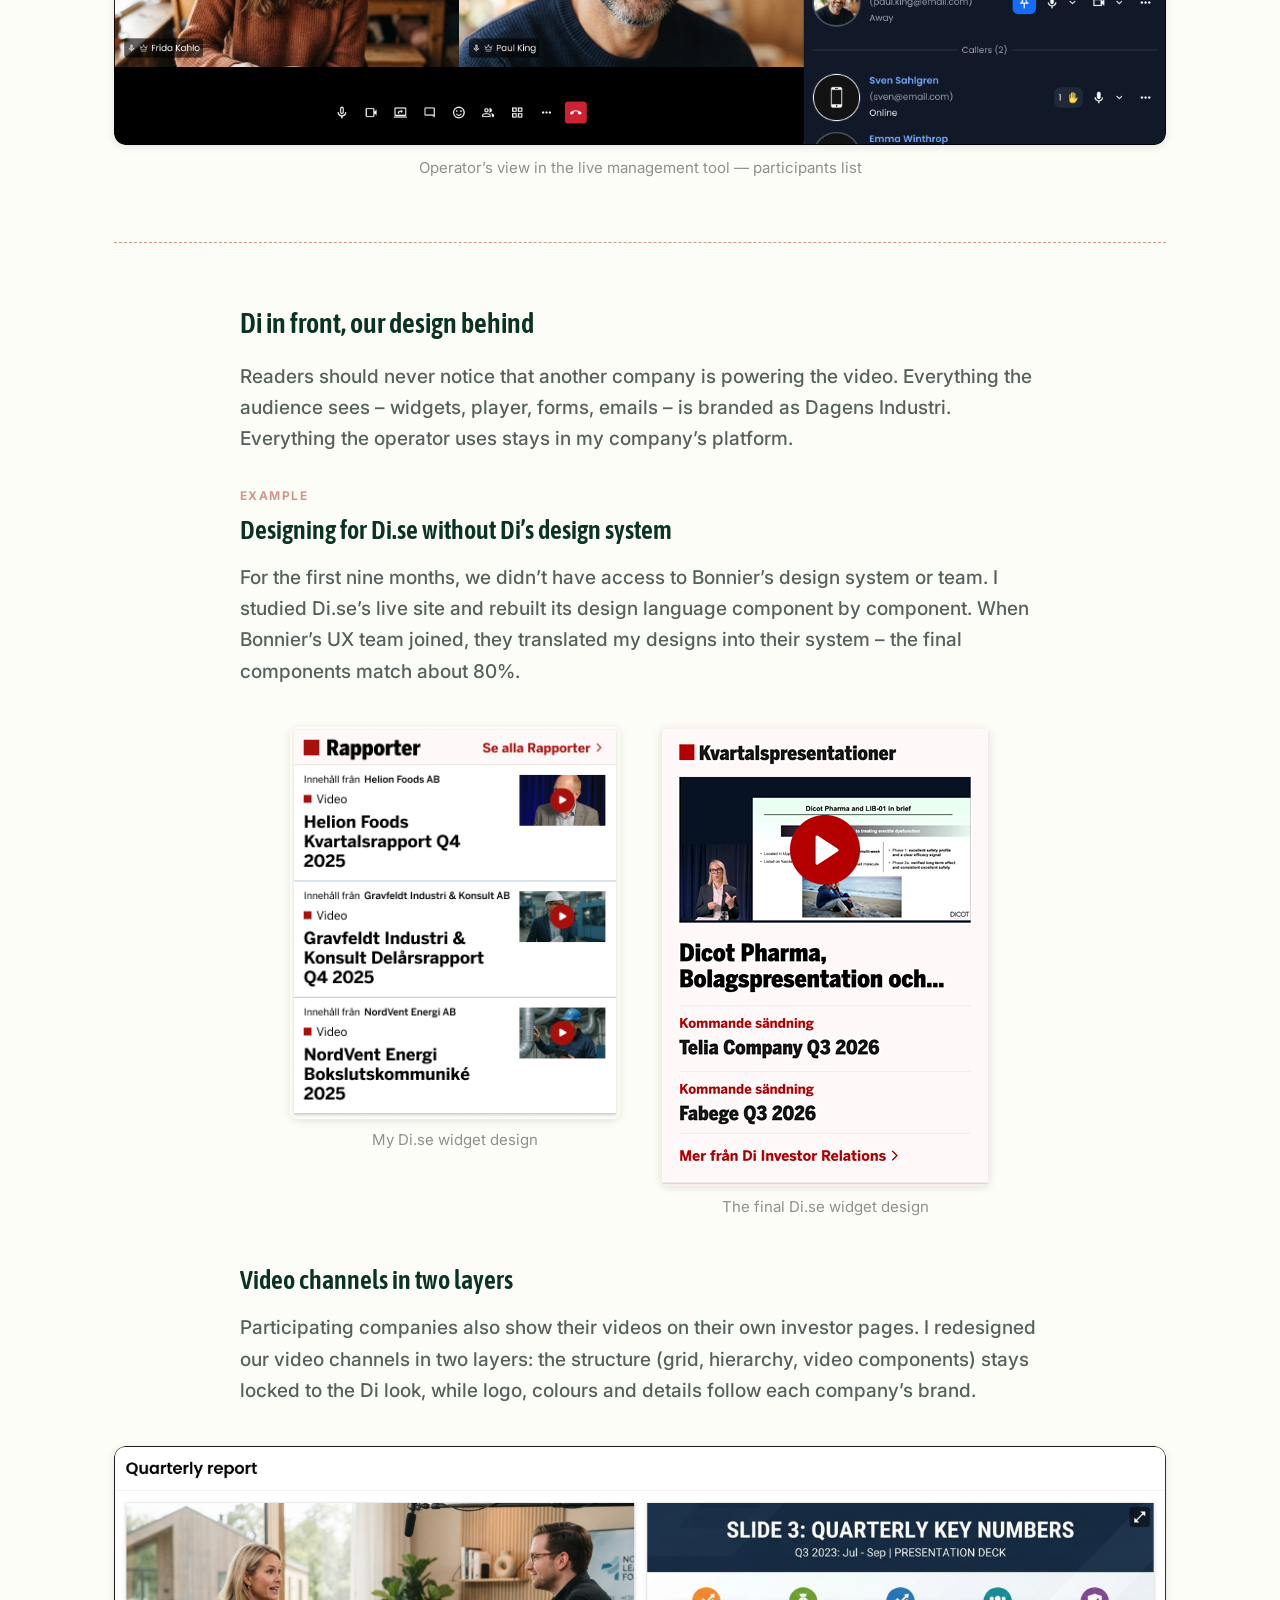
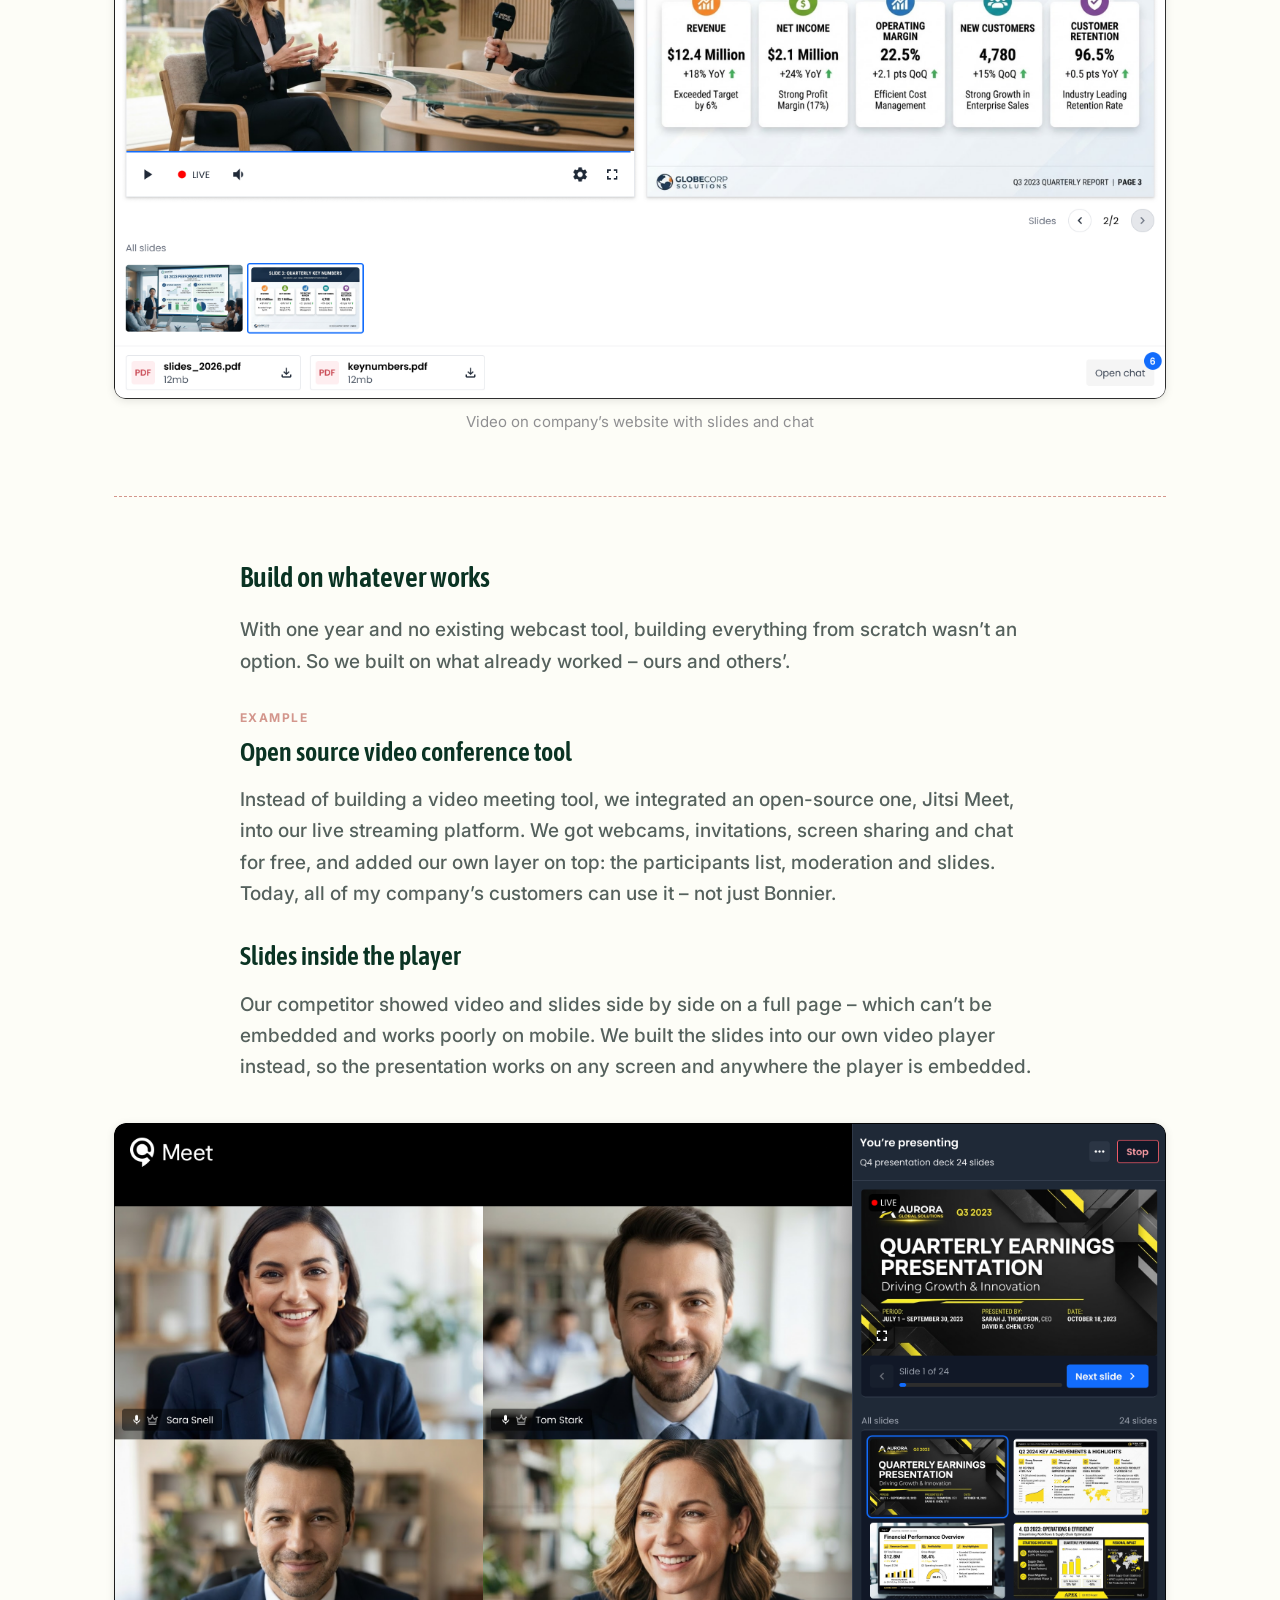
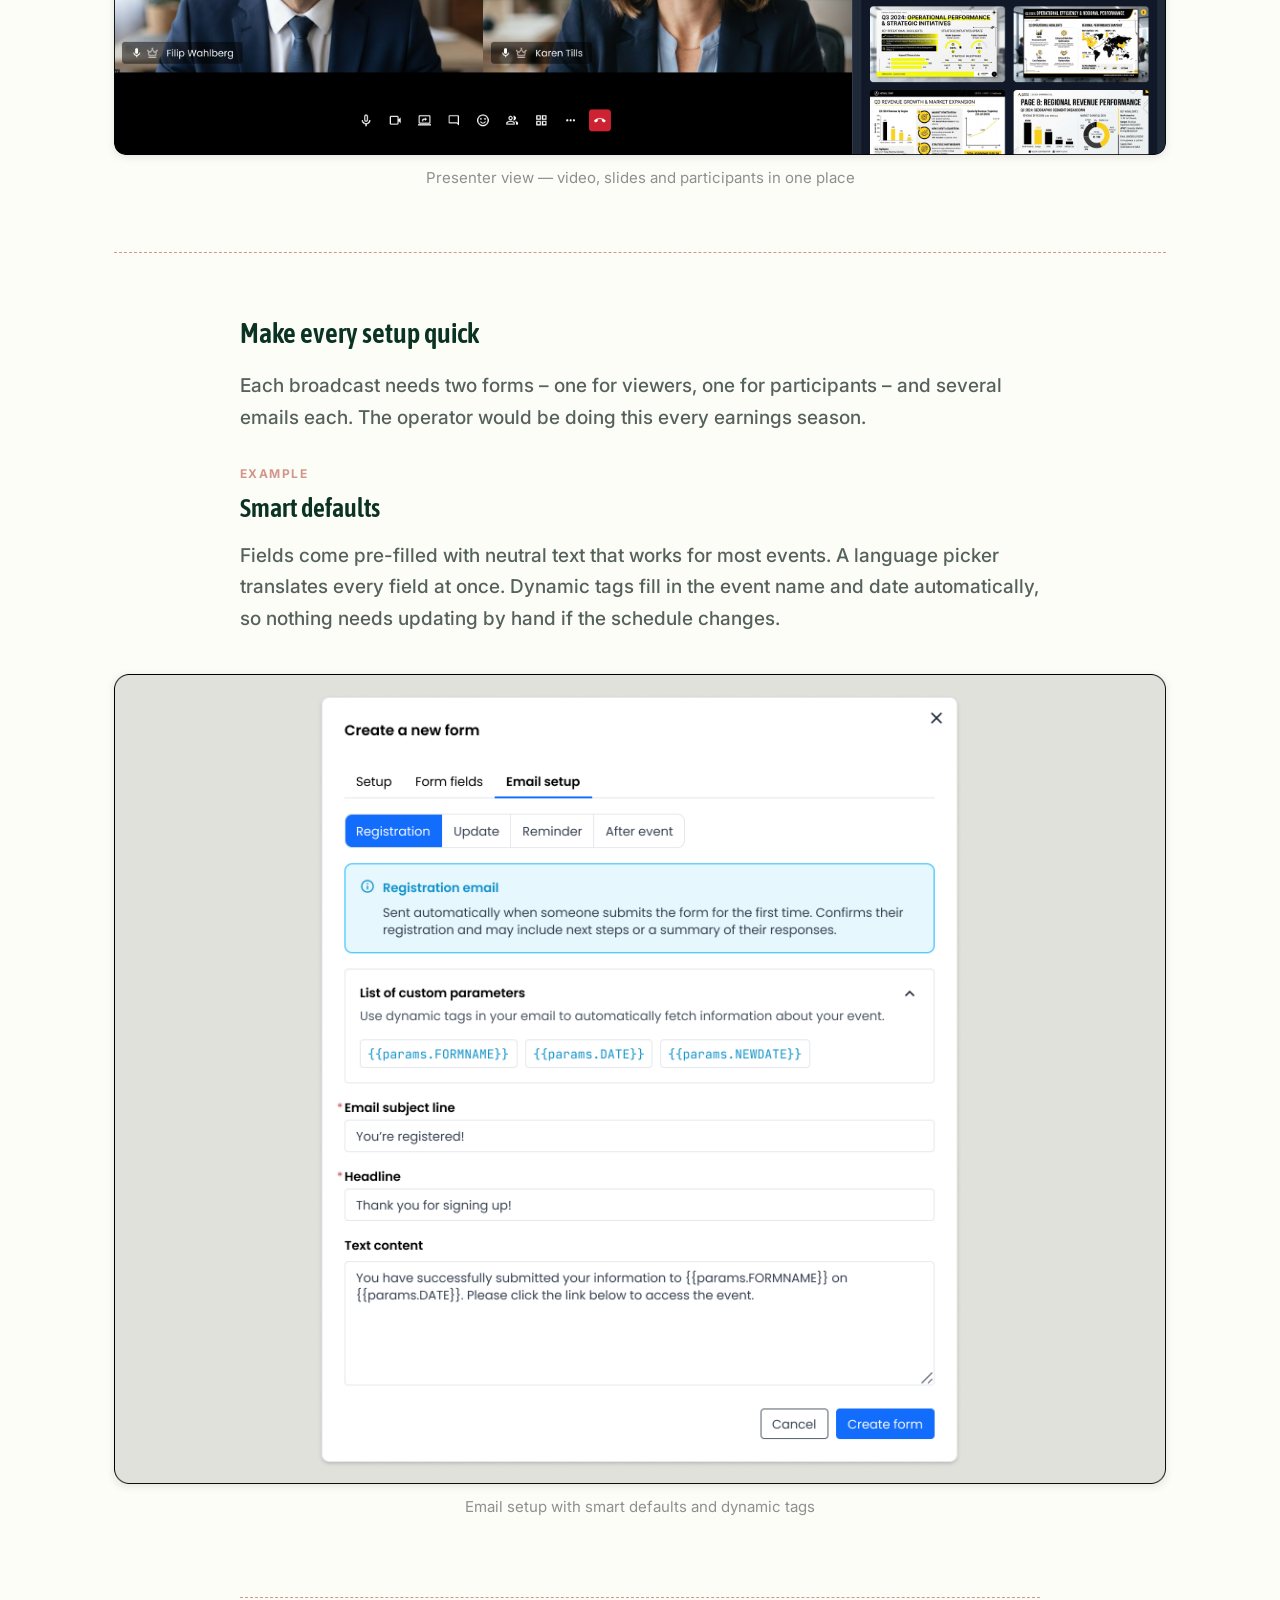
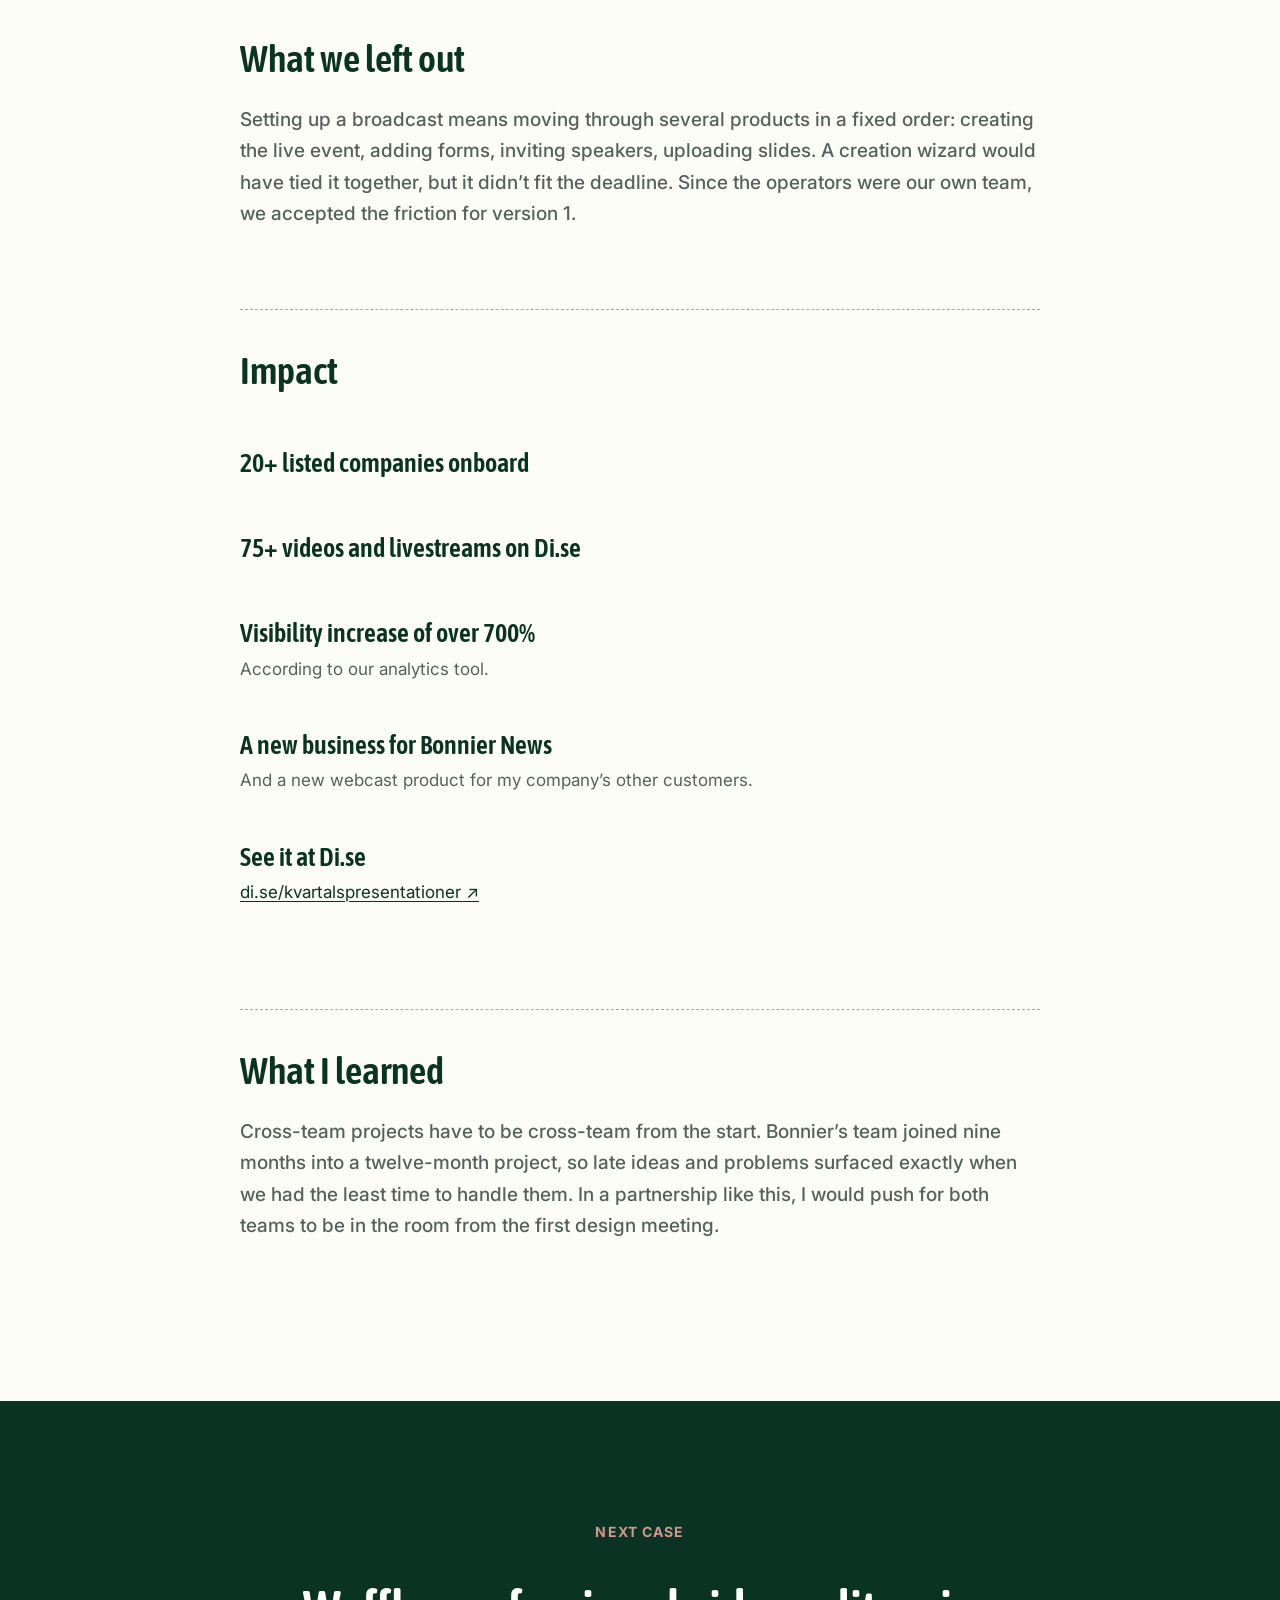
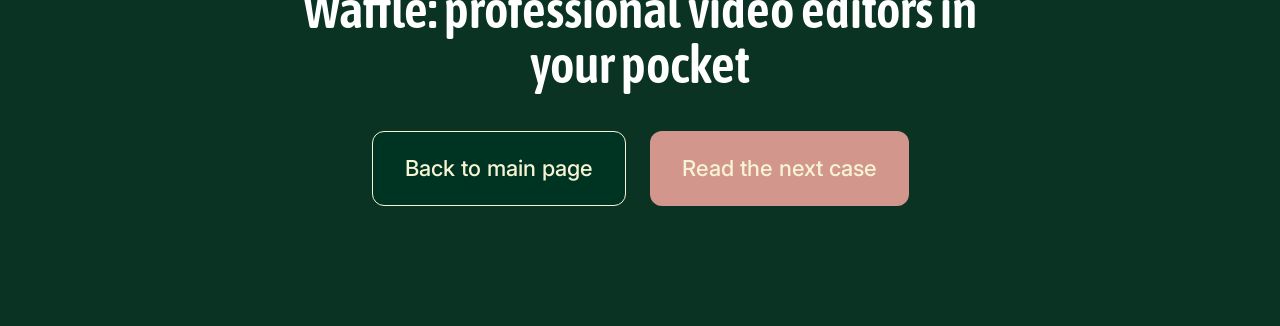
==== commit 5b75e01a: "Added pages and fixes" ====
--- a/work/bonnier.html
+++ b/work/bonnier.html
@@ -3,20 +3,20 @@
 <head>
   <meta charset="UTF-8">
   <meta name="viewport" content="width=device-width, initial-scale=1.0">
-  <title>Bonnier / Di.se — Kaisa</title>
+  <title>Di Investor Relations — Kaisa</title>
   <link rel="preconnect" href="https://fonts.googleapis.com">
   <link rel="preconnect" href="https://fonts.gstatic.com" crossorigin>
   <link href="https://fonts.googleapis.com/css2?family=Asap+Condensed:wght@600&family=Inter:ital,wght@0,400;0,500;0,600;0,700&display=swap" rel="stylesheet">
-  <meta name="description" content="Product designer specialising in UX, design systems and creative solutions. I design the foundations that make good products possible.">
-  <meta property="og:title" content="Designing a quarterly reports video pipeline for Sweden's biggest business publication — Kaisa Berg">
-  <meta property="og:description" content="Product designer specialising in UX, design systems and creative solutions. I design the foundations that make good products possible.">
+  <meta name="description" content="How I designed Di Investor Relations — a complete IR video solution for the Nordic's biggest business publication.">
+  <meta property="og:title" content="Di Investor Relations: Service design for the Nordic's biggest news publication — Kaisa Berg">
+  <meta property="og:description" content="How I designed Di Investor Relations — a complete IR video solution for the Nordic's biggest business publication.">
   <meta property="og:image" content="https://kaisaberg.github.io/og-image.png">
   <meta property="og:url" content="https://kaisaberg.github.io/work/bonnier.html">
   <meta property="og:type" content="website">
   <meta name="twitter:card" content="summary_large_image">
   <link rel="apple-touch-icon" href="../apple-touch-icon.png">
   <link rel="icon" type="image/png" href="../k_favicon.png">
-  <link rel="stylesheet" href="../style.css?v=14">
+  <link rel="stylesheet" href="../style.css?v=17">
 </head>
 <body>
 
@@ -31,15 +31,13 @@
 
   <!-- HERO -->
   <section class="case-hero">
-    <div class="case-hero-inner">
-      <div class="case-hero-text">
+    <div class="case-hero-stack-wrap">
+      <div style="text-align: center; display: flex; flex-direction: column; align-items: center; gap: 20px; max-width: 800px;">
         <p class="case-label">Case Study</p>
-        <h1 class="case-title">Designing a quarterly reports video pipeline for Sweden's biggest business publication</h1>
-        <p class="case-subtitle">A live streaming tool for public companies, and the display components that bring their broadcasts to Di.se's readers.</p>
-      </div>
-      <div class="case-hero-img-wrap">
-        <img class="case-hero-img" src="../Images/Bonnier images/Di_Investorrelations_thumb2.webp" alt="Bonnier Di.se quarterly reports pipeline">
-      </div>
+        <h1 class="case-title">Di Investor Relations: Service design for the Nordic&#8217;s biggest news publication</h1>
+        <p class="case-subtitle">A complete IR video solution for Di.se</p>
+      </div>
+      <img class="case-img-full" src="../Images/Bonnier images/Di_Investorrelations_thumb2.webp" alt="Di Investor Relations">
     </div>
   </section>
 
@@ -56,7 +54,7 @@
       </div>
       <div class="meta-block">
         <p class="meta-label">Timeline</p>
-        <p class="meta-value">April 2025 – April 2026</p>
+        <p class="meta-value">April 2025 &#8211; April 2026</p>
       </div>
       <div class="meta-block">
         <p class="meta-label">Output</p>
@@ -68,231 +66,261 @@
   <!-- TAB NAV -->
   <nav class="tab-nav">
     <div class="tab-group">
-      <a href="#at-a-glance">At a glance</a>
-      <a href="#context">Context</a>
-      <a href="#the-problem">The problem</a>
-      <a href="#decisions">Decisions</a>
-      <a href="#solution">Shipped solution</a>
-      <a href="#outcomes">What happened</a>
-      <a href="#learnings">Learnings</a>
+      <a href="#background">Background</a>
+      <a href="#guiding-principle">Guiding principle</a>
+      <a href="#design-decisions">Design decisions</a>
+      <a href="#what-we-left-out">What we left out</a>
+      <a href="#impact">Impact</a>
+      <a href="#what-i-learned">What I learned</a>
     </div>
   </nav>
 
   <!-- MAIN CONTENT -->
   <main class="case-main">
 
-    <!-- AT A GLANCE -->
-    <section class="case-section" id="at-a-glance">
-      <div class="callout-box">
-        <p class="callout-label">At a Glance</p>
-        <div class="callout-text">
-          <p>My company is a video platform for on-demand and live streaming. Over one year, we partnered with Bonnier to give Di.se, Sweden's biggest business publication, a quarterly report video product it didn't have. I designed four products (video meeting software for producers, an embedded player for viewers, a form and email system, and embeddable video channels for company investor pages) plus three components integrated into di.se.</p>
-          <p>Since launch, roughly fifteen listed companies have joined, thirty-five videos are live, and companies using the pipeline report visibility gains of up to 700 percent over previous solutions.</p>
-        </div>
-      </div>
-    </section>
-
-    <!-- CONTEXT -->
-    <section class="case-section" id="context">
-      <hr class="section-divider">
-      <h2 class="case-h2">Context</h2>
-      <div class="case-body">
-        <p>Bonnier owns Di.se, the leading business and financial newspaper in Sweden. Quarterly report coverage there had always lived as numbers, graphs, and links to PDFs. Readers who wanted more context assembled it themselves from press releases and analyst notes.</p>
-        <p>A Finnish competitor had already built the product Di.se didn't have: video interviews with CEOs and CFOs at earnings time, watchable presentations instead of downloadable ones. Their format was setting the standard across the Nordics, and Di.se had no answer to it.</p>
-      </div>
-      <div class="case-image-block">
-        <img class="case-img" src="../Images/Bonnier images/di-tidning.webp" alt="Di.se newspaper">
-      </div>
-    </section>
-
-    <!-- THE PROBLEM -->
-    <section class="case-section" id="the-problem">
-      <hr class="section-divider">
-      <h2 class="case-h2">The problem</h2>
-      <div class="case-body">
-        <p>The pitch we brought to Bonnier was direct. Sweden's biggest business paper was missing its opportunity to be the leading publisher of quarterly report videos, and the space was being taken by a Finnish competitor while di.se stayed with static formats. We offered to help them close the gap.</p>
-        <p>Bonnier said yes. That meant we had to build several things at once.</p>
-        <p>Public companies needed a way to actually broadcast a professional quarterly report. This meant supporting several roles live: the CEO and CFO speaking, the operator running the stream, invited experts and shareholders asking questions, phone-in callers, and thousands of viewers watching from di.se's audience.</p>
-        <p>Participating companies also needed a way to publish these videos on their own investor pages. My company had a product for building customer video channels, but it hadn't been designed for a pipeline like this.</p>
-        <p>We also had to build the infrastructure for sign-ups and confirmation emails. Two different flows for the two audiences (viewers and participants), all customizable per company. That infrastructure didn't exist.</p>
-        <p>And we had to design the di.se side of the pipeline: where the streams appear live, where they live afterward, how readers find them, and how they integrate with di.se's existing coverage. All of it had to look native to di.se.</p>
-        <p>The deadline was April 2026, one year from the first meeting.</p>
-      </div>
-      <div class="callout-box" style="margin-top: 48px;">
-        <p class="callout-label">What We Had to Work Around</p>
-        <ul class="bullet-list">
-          <li><span>Bonnier's UX and dev teams didn't join until nine months into the project</span></li>
-          <li><span>No access to di.se's design system</span></li>
-          <li><span>A one-year deadline with no room for slippage</span></li>
-          <li><span>No existing infrastructure on our side for webcam streams, sign-ups, forms, or emails</span></li>
-        </ul>
-      </div>
-    </section>
-
-    <!-- DECISIONS -->
-    <section class="case-section" id="decisions">
-      <hr class="section-divider">
-      <h2 class="case-h2">Decisions</h2>
-      <div class="case-body decisions-intro">
-        <p>Unlike most partnerships, this one didn't start with a client brief. Bonnier wasn't a customer. We identified the gap ourselves, studied what the Finnish competitor had built, and pitched Bonnier on closing it. When they said yes, we had committed to a year of design, engineering, and integration work with a partner we'd never worked with before, on a product that didn't yet exist.</p>
-      </div>
-
-      <div class="decision-blocks">
-
-        <div class="decision-block">
-          <p class="decision-num">Decision 01</p>
-          <h3 class="decision-title">Five roles, five access points</h3>
-          <div>
-            <p class="decision-q-label">The Question</p>
-            <p class="decision-text">How do we spread the work of running a live broadcast across the right people, so speakers can focus on speaking and guests can join without breaking anything?</p>
-          </div>
-          <div>
-            <p class="decision-a-label">What We Chose and Why</p>
-            <div class="decision-text">
-              <p>Other meeting platforms like Teams and Zoom treat every participant as roughly the same kind of user. A professional quarterly report broadcast doesn't work that way. We designed the software around <strong>five distinct roles</strong>, each with different capabilities and different entry paths.</p>
-              <p><strong>Operators</strong> run the broadcast. They manage the stream, upload the presentation, invite participants, control who speaks and when, change slides, moderate chat, and set metadata.</p>
-              <p><strong>Speakers</strong> are the CEO, CFO, and other primary voices. They present and answer questions.</p>
-              <p><strong>Participants</strong> are invited experts and selected shareholders who ask questions live.</p>
-              <p><strong>Callers</strong> have the same purpose as participants, but join by phone rather than by browser. This required building phone integration into a browser-based streaming tool.</p>
-              <p><strong>Viewers</strong> watch through the embedded player on di.se. They can chat with each other but never touch the meeting software.</p>
-              <p>Each role has its own sign-up flow, email sendout, and permissions. The design work was making sure five people in five different interfaces converge on one broadcast.</p>
-            </div>
-          </div>
-          <div class="decision-img-wrap">
-            <img class="decision-img" src="../Images/Bonnier images/Roles.webp" alt="Participants list in the live management tool">
-            <p class="case-caption">Participants list in the live management tool.</p>
-          </div>
-        </div>
-
-        <div class="decision-block">
-          <p class="decision-num">Decision 02</p>
-          <h3 class="decision-title">Designing the pipeline as a single flow across four products</h3>
-          <div>
-            <p class="decision-q-label">The Question</p>
-            <p class="decision-text">How do we design new products that combine with our existing platform to form one coherent flow?</p>
-          </div>
-          <div>
-            <p class="decision-a-label">What We Chose and Why</p>
-            <div class="decision-text">
-              <p>My company already had an embeddable video player and a product for building customer video channels. The possibility to view slides in the video player, a video meeting software and the form and email system had to be built new. All four products had to work together as one pipeline for our customers.</p>
-              <p>With the time constraints we were faced with, we made the decision to place most of the responsibility on the operator role, who had to follow a specific process in between the different products to create one singular experience for all other roles. We made this decision with the intention to create a start-to-end setup wizard in future updates.</p>
-            </div>
-          </div>
-          <div class="decision-img-wrap">
-            <img class="decision-img" src="../Images/Bonnier images/All different flows.webp" alt="Assets from both platforms merge to create one singular experience">
-            <p class="case-caption">Assets from both platforms merge to create one singular experience.</p>
-          </div>
-        </div>
-
-        <div class="decision-block">
-          <p class="decision-num">Decision 03</p>
-          <h3 class="decision-title">A different way in for each role</h3>
-          <div>
-            <p class="decision-q-label">The Question</p>
-            <p class="decision-text">How do we invite different types of viewers/participants into the same broadcast?</p>
-          </div>
-          <div>
-            <p class="decision-a-label">What We Chose and Why</p>
-            <div class="decision-text">
-              <p>Each of the five roles has different context, so each gets a different invitation.</p>
-              <p><strong>Speakers</strong> (CEOs, CFOs, primary voices) are added by the operator in the admin section of the meeting software and receive a direct link to the meeting.</p>
-              <p><strong>Participants</strong> receive a form from the operator by email. They fill it out and receive their invitation.</p>
-              <p><strong>Callers</strong> use the same form as participants, but their invitation email includes a phone number to dial at broadcast time. From the software's point of view, a caller is a participant who joins by phone.</p>
-              <p><strong>Viewers</strong> sign up through the form shown alongside the video wherever it's embedded (on di.se, on a company's investor page, or elsewhere). Their sign-up grants access to the player.</p>
-              <p>Four invitation mechanisms, but on the operator's side, everyone shows up in the same participant list, tagged by role. That's what keeps the broadcast manageable.</p>
-            </div>
-          </div>
-          <div class="decision-img-wrap">
-            <img class="decision-img" src="../Images/Bonnier images/Forms.webp" alt="Invitation form that triggers an email invite">
-            <p class="case-caption">Invitation form that triggers an email invite.</p>
-          </div>
-        </div>
-
-        <div class="decision-block">
-          <p class="decision-num">Decision 04</p>
-          <h3 class="decision-title">Two brands, one pipeline</h3>
-          <div>
-            <p class="decision-q-label">The Question</p>
-            <p class="decision-text">How do I design a pipeline where some products should look like my company's platform, while others should look like the client's?</p>
-          </div>
-          <div>
-            <p class="decision-a-label">What We Chose and Why</p>
-            <div class="decision-text">
-              <p>Different parts of the pipeline needed to feel like different brands.</p>
-              <p>The products used by producers and operators (the video meeting software, the form builder, the admin tools) live on my company's platform, so they needed to look like our platform.</p>
-              <p>The products seen by Di.se readers and the participating companies' audiences (the embedded player, the embeddable video channels, the three Di.se widgets) needed to look like Di.se. A reader should never notice that my company's tools are powering the video experience.</p>
-              <p>The embeddable video channels sat in the middle. They needed to feel like Di.se's aesthetic and also accept each customer's own brand: logo, accent colors, and small stylistic touches. I redesigned that product in two layers. The structural layer (grid, hierarchy, video component shapes, information density) locked to the Di.se aesthetic. The visual layer stayed customizable.</p>
-              <p>On the Di.se side, there was an added constraint. Bonnier's UX team didn't join until nine months into a twelve-month project. Until then, I worked from what I could see on the live site: typefaces, spacing, colors, patterns. I studied it and rebuilt it component by component in my own files. When the Bonnier team joined, they translated my designs into their own system. The finished components match my designs at about 95 percent.</p>
-            </div>
-          </div>
-          <div class="decision-img-wrap">
-            <img class="decision-img" src="../Images/Bonnier images/DI.se vs Qbrick Meet.webp" alt="Two platforms needing separate visual languages">
-            <p class="case-caption">Two platforms needing separate visual languages.</p>
-          </div>
-        </div>
-
-      </div>
-    </section>
-
-    <!-- SOLUTION -->
-    <section class="case-section" id="solution">
-      <hr class="section-divider">
-      <h2 class="case-h2">The shipped solution</h2>
-      <div class="case-body">
-        <p>The pipeline launched in April 2026 and now runs across five connected surfaces.</p>
-        <p><strong>Video meeting software</strong> (built for this project). Producers use it to run the live broadcast. Operators upload the presentation, invite speakers by web link, invite callers by phone, control slides, moderate chat, and set metadata.</p>
-        <p><strong>Embedded video player</strong> (existing product with added features). The stream flows out of the meeting software and into the player, which appears on Di.se, on customer investor pages, and anywhere else a customer chooses to display it. Presentation slides are viewable during and after a live stream within the video player.</p>
-        <p><strong>Form and email system</strong> (built for this project). Any live stream can have a form attached. Viewer sign-ups grant access to the player. Participant sign-ups grant entry to the meeting software. Each triggers a customizable confirmation email.</p>
-        <p><strong>Embeddable video channels</strong> (existing product, redesigned). Participating companies display their quarterly report videos on their own investor pages, styled to match the wider pipeline but flexible enough to hold each customer's brand.</p>
-        <p><strong>Three components on Di.se</strong>. A front-page widget labeled Kvartalspresentationer showing the latest videos. A dedicated Kvartalspresentationer page for browsing every video across every participating company. A per-company video component on each brand page, showing that company's most recent video alongside its financial data.</p>
-        <p>From the user's point of view, this is one product: a company holds a broadcast, and it appears where its audience is already looking. Behind the surfaces, five products do coordinated work.</p>
-      </div>
-      <div class="solution-imgs">
-        <figure class="solution-figure">
-          <img class="solution-img" src="../Images/Bonnier images/userflow_livestreamsetup.png" alt="Userflow showing the setup of a client livestream">
-          <p class="case-caption">Userflow showing the setup of a client livestream. This shows the dependance on the operator moving through different products.</p>
-        </figure>
-        <figure class="solution-figure">
-          <img class="solution-img" src="../Images/Bonnier images/di_results_1.webp" alt="Operator view in the Live Manager">
-          <p class="case-caption">Operator view in the Live Manager.</p>
-        </figure>
-        <figure class="solution-figure">
-          <img class="solution-img" src="../Images/Bonnier images/di_results_2.webp" alt="Live meeting platform with presenter module">
-          <p class="case-caption">Live meeting platform with presenter module.</p>
-        </figure>
-        <figure class="solution-figure">
-          <img class="solution-img" src="../Images/Bonnier images/di_results_3.webp" alt="Widgets live on di.se">
-          <p class="case-caption">Widgets live on di.se</p>
-        </figure>
-        <figure class="solution-figure">
-          <img class="solution-img" src="../Images/Bonnier images/di_results_4.webp" alt="Form creator flow">
-          <p class="case-caption">Form creator flow.</p>
-        </figure>
-      </div>
-    </section>
-
-    <!-- OUTCOMES -->
-    <section class="case-section" id="outcomes">
-      <hr class="section-divider">
-      <h2 class="case-h2">What happened after we shipped</h2>
-      <div class="case-body">
-        <p><strong>Adoption.</strong> Roughly fifteen listed companies have implemented the service since launch. Thirty-five videos are live on Di.se, and the archive grows each earnings season.</p>
-        <p><strong>Visibility gains.</strong> Companies using the pipeline report visibility increases of up to 700 percent over their previous solutions. Combining a video format with Di.se's reach is doing what the pitch predicted.</p>
-        <p><strong>Interest from beyond Sweden.</strong> Nordic companies outside Sweden have started asking about the service, with several listed on the Helsinki exchange particularly interested. The pipeline was built for the Nordic market, and the early demand confirms that scope.</p>
-        <p><strong>The meeting software beyond this project.</strong> It was built for Bonnier, but designed to serve other use cases. It now runs my company's client webinars and other broadcast scenarios.</p>
-      </div>
-    </section>
-
-    <!-- LEARNINGS -->
-    <section class="case-section" id="learnings">
-      <hr class="section-divider">
-      <h2 class="case-h2">Learnings</h2>
-      <div class="case-body">
-        <p><strong>Cross-team projects have to be cross-team from the start.</strong> The biggest source of pressure on this project was that Bonnier's team joined nine months in, with three or four months left to launch. Late ideas and problems surfaced right when we had the least time to absorb them. For a partnership like this in the future, I would insist on both teams being in the room from the first design meeting.</p>
-        <p><strong>People who don't work with video don't intuit video.</strong> Bonnier's UX team is excellent, but they hadn't spent a career staring at 16:9 rectangles. Basic constraints (fixed aspect ratios, black bars, how a video reacts when its container changes shape) had to be explained and re-explained. Your own expertise should never be assumed to be common knowledge.</p>
-        <p><strong>Live QA is not QA.</strong> Because of the deadline, we tested the pipeline on live broadcasts, in front of real audiences. The first few streams were hectic and required everyone at my company to pitch in as operators. It got us across the finish line, but future projects need real staging and dry-run broadcasts before the first live one.</p>
-        <p><strong>Designing across a whole pipeline is more interesting than designing one screen.</strong> Getting to design both the tool that produces the video and every surface that displays the video, in service of one integrated outcome, teaches you to think about product surfaces as connected rather than isolated.</p>
-        <p><strong>A tight deadline means deferring things you'd rather not.</strong> Setting up a broadcast means moving through several separate products in a specific order: creating the live media, adding metadata, inviting speakers, creating forms. It's a manual sequence, and in v1 it lives across those separate products rather than in one flow. We accepted that friction because my company was operating every broadcast ourselves in the early days. Version 2 will collapse those steps into a single creation wizard so customers can eventually run their own broadcasts.</p>
+    <!-- BACKGROUND -->
+    <section id="background" class="case-section-wide">
+      <div class="case-text">
+        <h2 class="case-h2">Background</h2>
+        <div class="case-body">
+          <p>Investors were moving from PDFs to video. Quarterly reports were increasingly consumed as CEO interviews and live presentations, and a Finnish platform had already built a strong position across the Nordics.</p>
+          <p>Dagens Industri had everything needed to compete &#8211; the Nordic&#8217;s biggest business audience, its own studios, and the trust of listed companies. What it didn&#8217;t have was the technology. That&#8217;s where we came in.</p>
+          <p>We pitched a partnership: Di brings the audience and the brand, my company builds and runs the service behind it. One year later, it launched as Di Investor Relations.</p>
+        </div>
+      </div>
+    </section>
+
+    <!-- HOW THE SERVICE WORKS -->
+    <section class="case-section-wide">
+      <div class="case-text">
+        <hr class="section-divider">
+        <h2 class="case-h2">How the service works</h2>
+        <div class="case-body">
+          <p>Behind every quarterly report broadcast are five roles, each with a different job.</p>
+        </div>
+
+        <table class="compare-table" style="margin-top: 32px;">
+          <thead>
+            <tr>
+              <th>Role</th>
+              <th>Who</th>
+              <th>What they do</th>
+            </tr>
+          </thead>
+          <tbody>
+            <tr>
+              <td>Operator</td>
+              <td>My team</td>
+              <td>Sets up and runs the broadcast</td>
+            </tr>
+            <tr>
+              <td>Speakers</td>
+              <td>CEO, CFO</td>
+              <td>Presents the report and answers questions during the broadcast</td>
+            </tr>
+            <tr>
+              <td>Participants</td>
+              <td>Analysts, experts, investors</td>
+              <td>Asks questions live (desktop)</td>
+            </tr>
+            <tr>
+              <td>Callers</td>
+              <td>Analysts, experts, investors</td>
+              <td>Asks questions live (phone)</td>
+            </tr>
+            <tr>
+              <td>Viewers</td>
+              <td>Di.se visitors</td>
+              <td>Watches the broadcast on Di.se</td>
+            </tr>
+          </tbody>
+        </table>
+
+        <div class="flow-snake" style="margin-top: 40px;">
+          <div class="flow-diagram">
+            <div class="flow-box">Company books a broadcast</div>
+            <div class="flow-arrow">&#8594;</div>
+            <div class="flow-box">Operator sets up stream, signup forms and slides</div>
+            <div class="flow-arrow">&#8594;</div>
+            <div class="flow-box">Speakers and participants meet in the broadcast</div>
+          </div>
+          <div class="flow-snake-connector"></div>
+          <div class="flow-diagram">
+            <div class="flow-box">Viewers watch on Di.se and the company&#8217;s investor page</div>
+            <div class="flow-arrow">&#8594;</div>
+            <div class="flow-box">The video stays in the archive</div>
+          </div>
+        </div>
+
+        <div class="case-body" style="margin-top: 40px;">
+          <p>Our research showed that nobody &#8211; neither the listed companies nor Bonnier &#8211; wanted to run a technical platform themselves. So the service was designed as a package, with my company operating every broadcast as part of the contract.</p>
+        </div>
+      </div>
+    </section>
+
+    <!-- GUIDING PRINCIPLE -->
+    <section id="guiding-principle" class="case-section-wide">
+      <div class="case-text">
+        <hr class="section-divider">
+        <h2 class="case-h2">The guiding principle: Seamless</h2>
+        <div class="case-body">
+          <p>Behind the scenes, the service runs on four products, two brands and five roles. In front, it should feel like one thing: a company holds a broadcast, and it appears where its investors are already reading.</p>
+          <p>Every design decision aimed to hide the seams &#8211; between products, between Qbrick and Di, and between the people taking part.</p>
+        </div>
+      </div>
+    </section>
+
+    <!-- DESIGN DECISIONS -->
+    <section id="design-decisions" class="case-section-wide">
+      <div class="case-text">
+        <hr class="section-divider">
+        <h2 class="case-h2">Design decisions</h2>
+      </div>
+
+      <!-- Decision 1 -->
+      <div class="decision-open">
+        <div class="case-text">
+          <h3 class="case-h3">Every role gets its own way in</h3>
+          <div class="case-body">
+            <p>A CEO about to present, an analyst with a question and a reader on Di.se have nothing in common except the broadcast. Instead of one shared meeting experience, like Teams or Zoom, each role gets its own entry point and its own view.</p>
+          </div>
+          <p class="example-label">Example</p>
+          <p class="decision-solution-title">Four ways into the same broadcast</p>
+          <div class="case-body">
+            <p>Speakers get a direct link from the operator. Participants fill in a form and receive an invitation by email. Callers use the same form, but get a phone number to dial. Viewers sign up next to the player, wherever it&#8217;s embedded.</p>
+          </div>
+          <p class="decision-solution-title" style="margin-top: 32px;">One list for the operator</p>
+          <div class="case-body">
+            <p>However people join, they end up in the same participants list (except for viewers), tagged and filterable by role. The operator can find someone with a question in seconds, and mute, unmute or move people between rooms.</p>
+          </div>
+          <p class="decision-solution-title" style="margin-top: 32px;">A speaker sees only what they need</p>
+          <div class="case-body">
+            <p>The CEO sees their colleagues and the presentation &#8211; and can change slides themselves.</p>
+          </div>
+        </div>
+        <img class="case-img-full" src="../Images/Bonnier images/Di_Livemanager.png" alt="Operators view in the live management tool — participants list">
+        <p class="case-img-caption">Operator&#8217;s view in the live management tool &#8212; participants list</p>
+      </div>
+
+      <!-- Decision 2 -->
+      <div class="decision-open">
+        <div class="case-text">
+          <h3 class="case-h3">Di in front, our design behind</h3>
+          <div class="case-body">
+            <p>Readers should never notice that another company is powering the video. Everything the audience sees &#8211; widgets, player, forms, emails &#8211; is branded as Dagens Industri. Everything the operator uses stays in my company&#8217;s platform.</p>
+          </div>
+          <p class="example-label">Example</p>
+          <p class="decision-solution-title">Designing for Di.se without Di&#8217;s design system</p>
+          <div class="case-body">
+            <p>For the first nine months, we didn&#8217;t have access to Bonnier&#8217;s design system or team. I studied Di.se&#8217;s live site and rebuilt its design language component by component. When Bonnier&#8217;s UX team joined, they translated my designs into their system &#8211; the final components match about 80%.</p>
+          </div>
+        </div>
+        <div class="img-pair">
+          <div class="img-pair-item">
+            <img src="../Images/Bonnier images/first_widget.png" alt="My Di.se widget design">
+            <p class="case-img-caption">My Di.se widget design</p>
+          </div>
+          <div class="img-pair-item">
+            <img src="../Images/Bonnier images/di_widget_2.png" alt="The final Di.se widget design">
+            <p class="case-img-caption">The final Di.se widget design</p>
+          </div>
+        </div>
+        <div class="case-text" style="margin-top: 48px;">
+          <p class="decision-solution-title">Video channels in two layers</p>
+          <div class="case-body">
+            <p>Participating companies also show their videos on their own investor pages. I redesigned our video channels in two layers: the structure (grid, hierarchy, video components) stays locked to the Di look, while logo, colours and details follow each company&#8217;s brand.</p>
+          </div>
+        </div>
+        <img class="case-img-full" src="../Images/Bonnier images/slides_player.png" alt="Video on company's website with slides and chat">
+        <p class="case-img-caption">Video on company&#8217;s website with slides and chat</p>
+      </div>
+
+      <!-- Decision 3 -->
+      <div class="decision-open">
+        <div class="case-text">
+          <h3 class="case-h3">Build on whatever works</h3>
+          <div class="case-body">
+            <p>With one year and no existing webcast tool, building everything from scratch wasn&#8217;t an option. So we built on what already worked &#8211; ours and others&#8217;.</p>
+          </div>
+          <p class="example-label">Example</p>
+          <p class="decision-solution-title">Open source video conference tool</p>
+          <div class="case-body">
+            <p>Instead of building a video meeting tool, we integrated an open-source one, Jitsi Meet, into our live streaming platform. We got webcams, invitations, screen sharing and chat for free, and added our own layer on top: the participants list, moderation and slides. Today, all of my company&#8217;s customers can use it &#8211; not just Bonnier.</p>
+          </div>
+          <p class="decision-solution-title" style="margin-top: 32px;">Slides inside the player</p>
+          <div class="case-body">
+            <p>Our competitor showed video and slides side by side on a full page &#8211; which can&#8217;t be embedded and works poorly on mobile. We built the slides into our own video player instead, so the presentation works on any screen and anywhere the player is embedded.</p>
+          </div>
+        </div>
+        <img class="case-img-full" src="../Images/Bonnier images/Qmeet_presenter.png" alt="Presenter view — video, slides and participants in one place">
+        <p class="case-img-caption">Presenter view &#8212; video, slides and participants in one place</p>
+      </div>
+
+      <!-- Decision 4 -->
+      <div class="decision-open">
+        <div class="case-text">
+          <h3 class="case-h3">Make every setup quick</h3>
+          <div class="case-body">
+            <p>Each broadcast needs two forms &#8211; one for viewers, one for participants &#8211; and several emails each. The operator would be doing this every earnings season.</p>
+          </div>
+          <p class="example-label">Example</p>
+          <p class="decision-solution-title">Smart defaults</p>
+          <div class="case-body">
+            <p>Fields come pre-filled with neutral text that works for most events. A language picker translates every field at once. Dynamic tags fill in the event name and date automatically, so nothing needs updating by hand if the schedule changes.</p>
+          </div>
+        </div>
+        <img class="case-img-full" src="../Images/Bonnier images/Email_smartsetup.png" alt="Email setup with smart defaults and dynamic tags">
+        <p class="case-img-caption">Email setup with smart defaults and dynamic tags</p>
+      </div>
+    </section>
+
+    <!-- WHAT WE LEFT OUT -->
+    <section id="what-we-left-out" class="case-section-wide">
+      <div class="case-text">
+        <hr class="section-divider">
+        <h2 class="case-h2">What we left out</h2>
+        <div class="case-body">
+          <p>Setting up a broadcast means moving through several products in a fixed order: creating the live event, adding forms, inviting speakers, uploading slides. A creation wizard would have tied it together, but it didn&#8217;t fit the deadline. Since the operators were our own team, we accepted the friction for version 1.</p>
+        </div>
+      </div>
+    </section>
+
+    <!-- IMPACT -->
+    <section id="impact" class="case-section-wide">
+      <div class="case-text">
+        <hr class="section-divider">
+        <h2 class="case-h2">Impact</h2>
+        <div class="impact-blocks">
+          <div class="impact-block">
+            <p class="impact-lead">20+ listed companies onboard</p>
+          </div>
+          <div class="impact-block">
+            <p class="impact-lead">75+ videos and livestreams on Di.se</p>
+          </div>
+          <div class="impact-block">
+            <p class="impact-lead">Visibility increase of over 700%</p>
+            <p class="impact-text">According to our analytics tool.</p>
+          </div>
+          <div class="impact-block">
+            <p class="impact-lead">A new business for Bonnier News</p>
+            <p class="impact-text">And a new webcast product for my company&#8217;s other customers.</p>
+          </div>
+          <div class="impact-block">
+            <p class="impact-lead">See it at Di.se</p>
+            <p class="impact-text"><a href="https://www.di.se/kvartalspresentationer/" target="_blank" rel="noopener">di.se/kvartalspresentationer &#8599;</a></p>
+          </div>
+        </div>
+      </div>
+    </section>
+
+    <!-- WHAT I LEARNED -->
+    <section id="what-i-learned" class="case-section-wide" style="padding-bottom: 80px;">
+      <div class="case-text">
+        <hr class="section-divider">
+        <h2 class="case-h2">What I learned</h2>
+        <div class="case-body">
+          <p>Cross-team projects have to be cross-team from the start. Bonnier&#8217;s team joined nine months into a twelve-month project, so late ideas and problems surfaced exactly when we had the least time to handle them. In a partnership like this, I would push for both teams to be in the room from the first design meeting.</p>
+        </div>
       </div>
     </section>
 
@@ -302,10 +330,10 @@
   <footer class="case-footer">
     <div class="case-footer-inner">
       <p class="case-footer-label">Next Case</p>
-      <h2 class="case-footer-title">Designing Quick Edit: a simple, embeddable video editor</h2>
+      <h2 class="case-footer-title">Waffle: professional video editors in your pocket</h2>
       <div class="case-footer-buttons">
         <a class="btn btn-outline" href="../index.html">Back to main page</a>
-        <a class="btn" href="quick-edit.html">Read the next case</a>
+        <a class="btn" href="waffle.html">Read the next case</a>
       </div>
     </div>
   </footer>
--- a/style.css
+++ b/style.css
@@ -687,6 +687,22 @@
   display: block;
 }
 
+/* Stacked hero variant (new case layout) */
+.case-hero-stack-wrap {
+  max-width: 1100px;
+  margin: 0 auto;
+  display: flex;
+  flex-direction: column;
+  align-items: center;
+  gap: 48px;
+}
+
+.case-hero-stack-wrap .case-img-full {
+  margin-top: 0;
+  border-radius: 12px;
+  box-shadow: 0 4px 24px rgba(0,0,0,0.25);
+}
+
 /* ============================================================
    CASE STUDY: METADATA BAR
    ============================================================ */
@@ -740,12 +756,12 @@
 }
 
 .tab-group {
-  max-width: 800px;
+  max-width: 1100px;
   margin: 0 auto;
   display: flex;
   gap: 8px;
   justify-content: center;
-  flex-wrap: wrap;
+  flex-wrap: nowrap;
 }
 
 .tab-group a {
@@ -1017,6 +1033,411 @@
 }
 
 /* ============================================================
+   CASE STUDY: NEW WIDE LAYOUT (1100px / 800px system)
+   ============================================================ */
+
+.case-section-wide {
+  max-width: 1100px;
+  margin: 0 auto;
+  padding: 80px 24px 0;
+}
+
+.case-text {
+  max-width: 800px;
+  margin: 0 auto;
+}
+
+.case-img-full {
+  width: 100%;
+  border-radius: 12px;
+  display: block;
+  margin-top: 40px;
+  box-shadow: 0 2px 8px rgba(0,0,0,0.10);
+}
+
+.case-img-narrow {
+  max-width: 360px;
+  margin-left: auto;
+  margin-right: auto;
+}
+
+.case-img-caption {
+  max-width: 800px;
+  margin: 12px auto 0;
+  font-family: 'Inter', sans-serif;
+  font-weight: 400;
+  font-size: 15px;
+  color: var(--caption);
+  line-height: 1.4;
+  text-align: center;
+}
+
+.case-descriptor {
+  font-family: 'Inter', sans-serif;
+  font-weight: 700;
+  font-size: 12px;
+  letter-spacing: 0.12em;
+  text-transform: uppercase;
+  color: var(--salmon);
+  margin-bottom: 16px;
+}
+
+.case-h3 {
+  font-family: 'Asap Condensed', sans-serif;
+  font-weight: 600;
+  font-size: 28px;
+  color: var(--dark-green);
+  line-height: 1.2;
+  margin-bottom: 20px;
+}
+
+/* Open decision blocks (new — no border card) */
+.decision-open + .decision-open {
+  margin-top: 64px;
+  padding-top: 64px;
+  border-top: 1px dashed var(--salmon);
+}
+
+.example-label {
+  font-family: 'Inter', sans-serif;
+  font-weight: 700;
+  font-size: 12px;
+  letter-spacing: 0.12em;
+  text-transform: uppercase;
+  color: var(--salmon);
+  margin-top: 32px;
+  margin-bottom: 10px;
+}
+
+.decision-solution-title {
+  font-family: 'Asap Condensed', sans-serif;
+  font-weight: 600;
+  font-size: 26px;
+  color: var(--dark-green);
+  line-height: 1.2;
+  margin-bottom: 16px;
+}
+
+/* Comparison table */
+.compare-table {
+  width: 100%;
+  border-collapse: collapse;
+  margin-top: 32px;
+}
+
+.compare-table th {
+  font-family: 'Inter', sans-serif;
+  font-weight: 700;
+  font-size: 13px;
+  text-transform: uppercase;
+  letter-spacing: 0.08em;
+  color: var(--heading);
+  text-align: left;
+  padding: 12px 16px;
+  border-bottom: 2px solid var(--salmon);
+}
+
+.compare-table td {
+  font-family: 'Inter', sans-serif;
+  font-weight: 400;
+  font-size: 17px;
+  color: var(--body);
+  padding: 14px 16px;
+  border-bottom: 1px solid rgba(211, 150, 140, 0.35);
+  vertical-align: top;
+  line-height: 1.45;
+}
+
+.compare-table tr:last-child td {
+  border-bottom: none;
+}
+
+/* Pull quote */
+.pull-quote {
+  border-left: 3px solid var(--salmon);
+  padding: 8px 0 8px 24px;
+  margin-top: 48px;
+}
+
+.pull-quote-text {
+  font-family: 'Asap Condensed', sans-serif;
+  font-weight: 600;
+  font-size: 26px;
+  color: var(--dark-green);
+  line-height: 1.35;
+  margin-bottom: 14px;
+}
+
+.pull-quote-attr {
+  font-family: 'Inter', sans-serif;
+  font-weight: 400;
+  font-size: 15px;
+  color: var(--caption);
+  line-height: 1.5;
+}
+
+/* Badge image overlay */
+.badge-image-wrap {
+  position: relative;
+  margin-top: 40px;
+  line-height: 0;
+}
+
+.badge-image-wrap .case-img-full {
+  margin-top: 0;
+}
+
+.img-badge {
+  position: absolute;
+  width: 34px;
+  height: 34px;
+  border-radius: 50%;
+  background: var(--salmon);
+  color: var(--white);
+  border: 2.5px solid var(--white);
+  cursor: pointer;
+  font-family: 'Inter', sans-serif;
+  font-weight: 700;
+  font-size: 14px;
+  display: flex;
+  align-items: center;
+  justify-content: center;
+  transform: translate(-50%, -50%);
+  z-index: 10;
+  box-shadow: 0 2px 8px rgba(0,0,0,0.25);
+  transition: transform 0.15s ease, box-shadow 0.15s ease;
+}
+
+.img-badge:hover {
+  transform: translate(-50%, -50%) scale(1.15);
+  box-shadow: 0 4px 14px rgba(0,0,0,0.3);
+}
+
+.img-badge.active {
+  background: var(--dark-green);
+}
+
+.badge-tooltip {
+  position: absolute;
+  background: var(--white);
+  border-radius: 10px;
+  padding: 14px 36px 14px 16px;
+  box-shadow: 0 4px 20px rgba(0,0,0,0.15);
+  width: 260px;
+  z-index: 20;
+  display: none;
+  line-height: 1;
+}
+
+.badge-tooltip.visible {
+  display: block;
+}
+
+.badge-tooltip p {
+  font-family: 'Inter', sans-serif;
+  font-weight: 400;
+  font-size: 15px;
+  color: var(--body);
+  line-height: 1.5;
+  margin: 0;
+}
+
+.badge-tooltip-close {
+  position: absolute;
+  top: 8px;
+  right: 10px;
+  background: none;
+  border: none;
+  cursor: pointer;
+  font-size: 18px;
+  color: var(--caption);
+  line-height: 1;
+  padding: 2px 4px;
+  font-family: 'Inter', sans-serif;
+}
+
+.badge-tooltip-close:hover {
+  color: var(--dark-green);
+}
+
+/* Impact blocks */
+.impact-blocks {
+  display: flex;
+  flex-direction: column;
+  margin-top: 32px;
+}
+
+.impact-block {
+  padding: 24px 0;
+}
+
+.impact-lead {
+  font-family: 'Asap Condensed', sans-serif;
+  font-weight: 600;
+  font-size: 26px;
+  color: var(--dark-green);
+  line-height: 1.2;
+  margin-bottom: 6px;
+}
+
+.impact-text {
+  font-family: 'Inter', sans-serif;
+  font-weight: 400;
+  font-size: 17px;
+  color: var(--body);
+  line-height: 1.55;
+}
+
+.impact-text a {
+  color: var(--dark-green);
+  text-decoration: underline;
+  text-underline-offset: 3px;
+}
+
+/* ============================================================
+   CASE STUDY: SERVICE FLOW (numbered steps)
+   ============================================================ */
+
+.service-flow {
+  margin-top: 32px;
+}
+.service-flow-item {
+  display: flex;
+  align-items: center;
+  gap: 16px;
+  padding: 16px 0;
+  border-bottom: 1px dashed var(--salmon);
+}
+.service-flow-item:first-child { border-top: 1px dashed var(--salmon); }
+.service-flow-num {
+  width: 32px;
+  height: 32px;
+  border-radius: 50%;
+  background: var(--salmon);
+  color: var(--white);
+  display: flex;
+  align-items: center;
+  justify-content: center;
+  font-family: 'Inter', sans-serif;
+  font-weight: 700;
+  font-size: 14px;
+  flex-shrink: 0;
+}
+.service-flow-text {
+  font-family: 'Inter', sans-serif;
+  font-size: 17px;
+  color: var(--body);
+  line-height: 1.45;
+}
+
+/* ============================================================
+   CASE STUDY: IMAGE PAIR (two side-by-side desktop images)
+   ============================================================ */
+
+.img-pair {
+  display: flex;
+  gap: 40px;
+  justify-content: center;
+  align-items: flex-start;
+  margin-top: 40px;
+}
+.img-pair-item {
+  display: flex;
+  flex-direction: column;
+  align-items: center;
+}
+.img-pair-item img {
+  max-width: 330px;
+  width: 100%;
+  border-radius: 8px;
+  box-shadow: 0 2px 8px rgba(0,0,0,0.10);
+}
+.img-pair-item .case-img-caption {
+  margin-top: 10px;
+}
+
+/* ============================================================
+   CASE STUDY: FLOW DIAGRAM
+   ============================================================ */
+
+.flow-diagram {
+  display: flex;
+  align-items: center;
+  gap: 0;
+  margin-top: 40px;
+  flex-wrap: nowrap;
+}
+
+.flow-box {
+  flex: 1;
+  border: 2px solid var(--dark-green);
+  border-radius: 12px;
+  padding: 20px 16px;
+  text-align: center;
+  font-family: 'Inter', sans-serif;
+  font-weight: 600;
+  font-size: 17px;
+  color: var(--dark-green);
+  line-height: 1.3;
+  background: var(--bg);
+}
+
+.flow-arrow {
+  flex-shrink: 0;
+  width: 48px;
+  text-align: center;
+  font-size: 22px;
+  color: var(--dark-green);
+  line-height: 1;
+}
+
+.flow-snake .flow-diagram {
+  margin-top: 0;
+}
+
+.flow-snake-connector {
+  position: relative;
+  height: 32px;
+  margin-bottom: 28px;
+  border-right: 2px solid var(--dark-green);
+  border-bottom: 2px solid var(--dark-green);
+  border-bottom-right-radius: 12px;
+}
+
+.flow-snake-connector::after {
+  content: '↓';
+  position: absolute;
+  left: -0.5em;
+  bottom: -1.6em;
+  color: var(--dark-green);
+  font-size: 22px;
+  line-height: 1;
+}
+
+/* ============================================================
+   CASE STUDY: PHONE IMAGE PAIR / ROW (horizontal scroll on mobile)
+   ============================================================ */
+
+.phone-pair {
+  display: flex;
+  gap: 24px;
+  justify-content: center;
+  margin-top: 40px;
+  overflow-x: auto;
+  -webkit-overflow-scrolling: touch;
+  scroll-snap-type: x mandatory;
+  scrollbar-width: none;
+  -ms-overflow-style: none;
+}
+.phone-pair::-webkit-scrollbar { display: none; }
+.phone-pair img {
+  flex-shrink: 0;
+  height: 460px;
+  width: auto;
+  scroll-snap-align: start;
+}
+
+/* ============================================================
    CASE STUDY: FOOTER (next case CTA)
    ============================================================ */
 
@@ -1426,3 +1847,108 @@
     font-size: 30px;
   }
 }
+
+/* ============================================================
+   RESPONSIVE — NEW WIDE LAYOUT
+   ============================================================ */
+
+@media (max-width: 900px) {
+  .case-section-wide {
+    padding: 60px 20px 0;
+  }
+
+  .decision-open + .decision-open {
+    margin-top: 48px;
+    padding-top: 48px;
+  }
+
+  .compare-table th,
+  .compare-table td {
+    font-size: 15px;
+    padding: 10px 12px;
+  }
+
+  .case-h3 {
+    font-size: 24px;
+  }
+
+  .decision-solution-title {
+    font-size: 22px;
+  }
+
+  .pull-quote-text {
+    font-size: 22px;
+  }
+
+  .impact-lead {
+    font-size: 22px;
+  }
+
+  .flow-diagram {
+    flex-direction: column;
+    align-items: stretch;
+  }
+
+  .flow-arrow {
+    transform: rotate(90deg);
+    width: auto;
+    text-align: center;
+  }
+
+  .flow-snake-connector {
+    height: auto;
+    margin: 0;
+    border: none;
+    background: transparent;
+    display: flex;
+    align-items: center;
+    justify-content: center;
+  }
+  .flow-snake-connector::after {
+    position: static;
+    display: block;
+    line-height: 2;
+  }
+}
+
+@media (max-width: 700px) {
+  .badge-tooltip {
+    width: 200px;
+    font-size: 14px;
+  }
+
+  .img-badge {
+    width: 28px;
+    height: 28px;
+    font-size: 12px;
+  }
+
+  .compare-table th {
+    font-size: 12px;
+  }
+
+  .compare-table td {
+    font-size: 14px;
+    padding: 10px 8px;
+  }
+
+  .phone-pair {
+    justify-content: flex-start;
+    padding: 0 0 0 24px;
+  }
+
+  .phone-pair img {
+    height: auto;
+    width: 75vw;
+  }
+
+  .img-pair {
+    flex-direction: column;
+    align-items: center;
+    gap: 24px;
+  }
+
+  .img-pair-item img {
+    max-width: 100%;
+  }
+}
